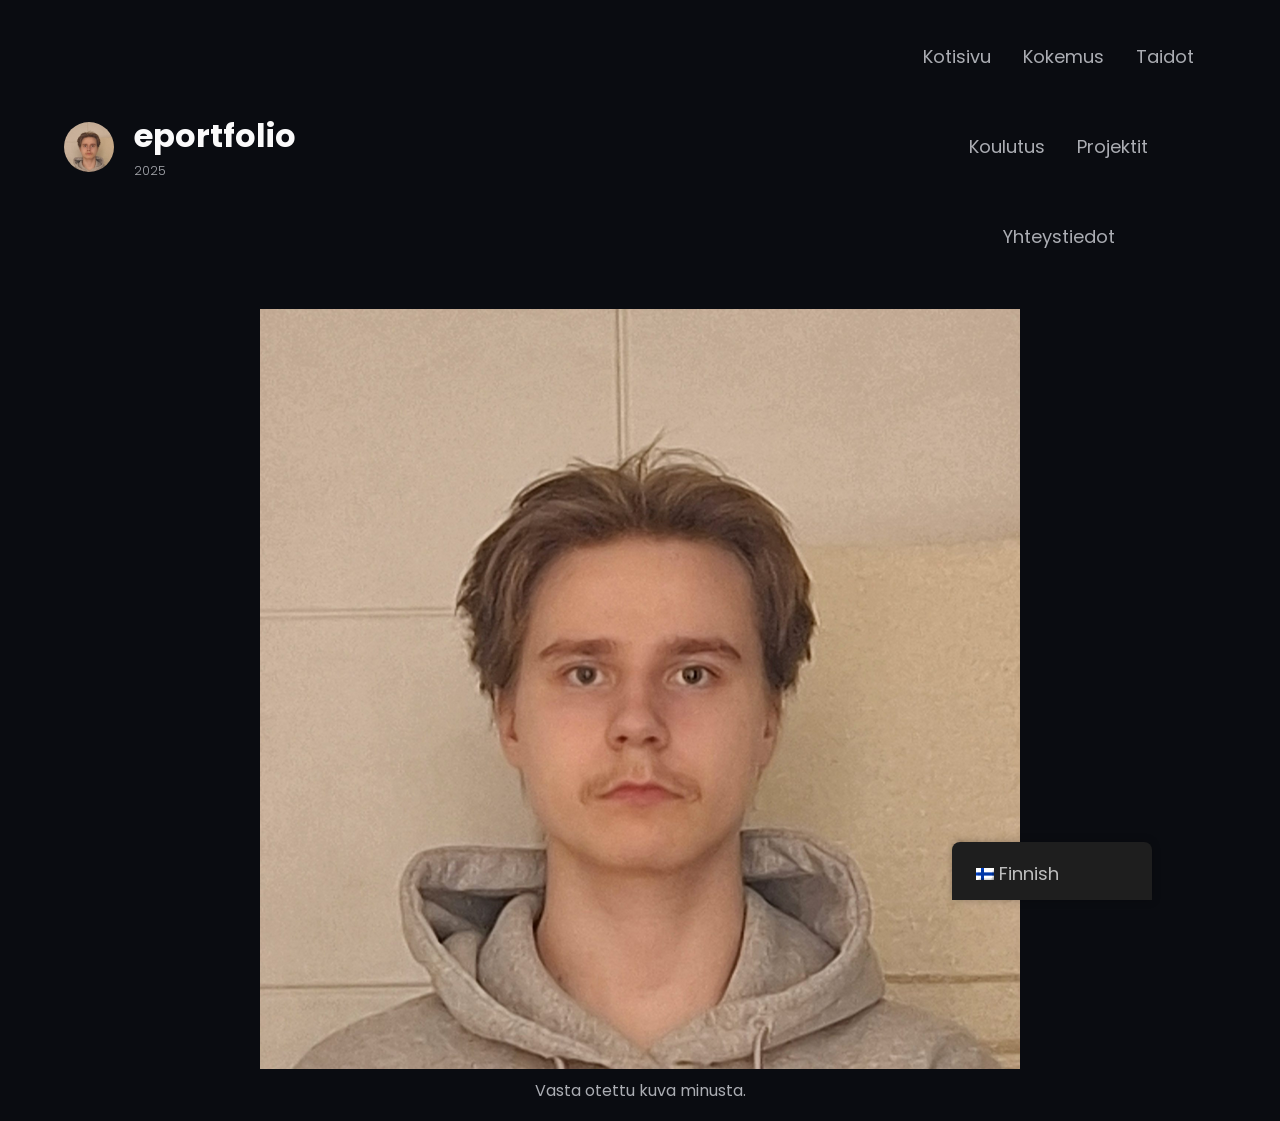
==== fi/index.html @ 15309cc4 "Add files via upload" ====
<!DOCTYPE html>
<html lang="fi">
<head>
	<meta charset="UTF-8">
	<meta name="viewport" content="width=device-width, initial-scale=1">
<meta name="robots" content="max-image-preview:large">
	<style>img:is([sizes="auto" i], [sizes^="auto," i]) { contain-intrinsic-size: 3000px 1500px }</style>
	<title>eportfolio &#8211; 2025</title>
<link rel="alternate" type="application/rss+xml" title="eportfolio &raquo; syöte" href="/fi/feed/">
<link rel="alternate" type="application/rss+xml" title="eportfolio &raquo; kommenttien syöte" href="/fi/comments/feed/">
<script>
window._wpemojiSettings = {"baseUrl":"https:\/\/s.w.org\/images\/core\/emoji\/15.1.0\/72x72\/","ext":".png","svgUrl":"https:\/\/s.w.org\/images\/core\/emoji\/15.1.0\/svg\/","svgExt":".svg","source":{"concatemoji":"\/wp-includes\/js\/wp-emoji-release.min.js?ver=6.8.1"}};
/*! This file is auto-generated */
!function(i,n){var o,s,e;function c(e){try{var t={supportTests:e,timestamp:(new Date).valueOf()};sessionStorage.setItem(o,JSON.stringify(t))}catch(e){}}function p(e,t,n){e.clearRect(0,0,e.canvas.width,e.canvas.height),e.fillText(t,0,0);var t=new Uint32Array(e.getImageData(0,0,e.canvas.width,e.canvas.height).data),r=(e.clearRect(0,0,e.canvas.width,e.canvas.height),e.fillText(n,0,0),new Uint32Array(e.getImageData(0,0,e.canvas.width,e.canvas.height).data));return t.every(function(e,t){return e===r[t]})}function u(e,t,n){switch(t){case"flag":return n(e,"🏳️‍⚧️","🏳️​⚧️")?!1:!n(e,"🇺🇳","🇺​🇳")&&!n(e,"🏴󠁧󠁢󠁥󠁮󠁧󠁿","🏴​󠁧​󠁢​󠁥​󠁮​󠁧​󠁿");case"emoji":return!n(e,"🐦‍🔥","🐦​🔥")}return!1}function f(e,t,n){var r="undefined"!=typeof WorkerGlobalScope&&self instanceof WorkerGlobalScope?new OffscreenCanvas(300,150):i.createElement("canvas"),a=r.getContext("2d",{willReadFrequently:!0}),o=(a.textBaseline="top",a.font="600 32px Arial",{});return e.forEach(function(e){o[e]=t(a,e,n)}),o}function t(e){var t=i.createElement("script");t.src=e,t.defer=!0,i.head.appendChild(t)}"undefined"!=typeof Promise&&(o="wpEmojiSettingsSupports",s=["flag","emoji"],n.supports={everything:!0,everythingExceptFlag:!0},e=new Promise(function(e){i.addEventListener("DOMContentLoaded",e,{once:!0})}),new Promise(function(t){var n=function(){try{var e=JSON.parse(sessionStorage.getItem(o));if("object"==typeof e&&"number"==typeof e.timestamp&&(new Date).valueOf()<e.timestamp+604800&&"object"==typeof e.supportTests)return e.supportTests}catch(e){}return null}();if(!n){if("undefined"!=typeof Worker&&"undefined"!=typeof OffscreenCanvas&&"undefined"!=typeof URL&&URL.createObjectURL&&"undefined"!=typeof Blob)try{var e="postMessage("+f.toString()+"("+[JSON.stringify(s),u.toString(),p.toString()].join(",")+"));",r=new Blob([e],{type:"text/javascript"}),a=new Worker(URL.createObjectURL(r),{name:"wpTestEmojiSupports"});return void(a.onmessage=function(e){c(n=e.data),a.terminate(),t(n)})}catch(e){}c(n=f(s,u,p))}t(n)}).then(function(e){for(var t in e)n.supports[t]=e[t],n.supports.everything=n.supports.everything&&n.supports[t],"flag"!==t&&(n.supports.everythingExceptFlag=n.supports.everythingExceptFlag&&n.supports[t]);n.supports.everythingExceptFlag=n.supports.everythingExceptFlag&&!n.supports.flag,n.DOMReady=!1,n.readyCallback=function(){n.DOMReady=!0}}).then(function(){return e}).then(function(){var e;n.supports.everything||(n.readyCallback(),(e=n.source||{}).concatemoji?t(e.concatemoji):e.wpemoji&&e.twemoji&&(t(e.twemoji),t(e.wpemoji)))}))}((window,document),window._wpemojiSettings);
</script>
<style id="wp-block-site-logo-inline-css">.wp-block-site-logo{box-sizing:border-box;line-height:0}.wp-block-site-logo a{display:inline-block;line-height:0}.wp-block-site-logo.is-default-size img{height:auto;width:120px}.wp-block-site-logo img{height:auto;max-width:100%}.wp-block-site-logo a,.wp-block-site-logo img{border-radius:inherit}.wp-block-site-logo.aligncenter{margin-left:auto;margin-right:auto;text-align:center}:root :where(.wp-block-site-logo.is-style-rounded){border-radius:9999px}</style>
<style id="wp-block-site-title-inline-css">.wp-block-site-title{box-sizing:border-box}.wp-block-site-title :where(a){color:inherit;font-family:inherit;font-size:inherit;font-style:inherit;font-weight:inherit;letter-spacing:inherit;line-height:inherit;text-decoration:inherit}</style>
<style id="wp-block-site-tagline-inline-css">.wp-block-site-tagline{box-sizing:border-box}</style>
<style id="wp-block-group-inline-css">.wp-block-group{box-sizing:border-box}:where(.wp-block-group.wp-block-group-is-layout-constrained){position:relative}</style>
<style id="wp-block-group-theme-inline-css">:where(.wp-block-group.has-background){padding:1.25em 2.375em}</style>
<style id="wp-block-navigation-link-inline-css">.wp-block-navigation .wp-block-navigation-item__label{overflow-wrap:break-word}.wp-block-navigation .wp-block-navigation-item__description{display:none}.link-ui-tools{border-top:1px solid #f0f0f0;padding:8px}.link-ui-block-inserter{padding-top:8px}.link-ui-block-inserter__back{margin-left:8px;text-transform:uppercase}</style>
<link rel="stylesheet" id="wp-block-navigation-css" href="/wp-includes/blocks/navigation/style.min.css?ver=6.8.1" media="all">
<style id="wp-block-template-part-theme-inline-css">:root :where(.wp-block-template-part.has-background){margin-bottom:0;margin-top:0;padding:1.25em 2.375em}</style>
<style id="wp-block-image-inline-css">.wp-block-image>a,.wp-block-image>figure>a{display:inline-block}.wp-block-image img{box-sizing:border-box;height:auto;max-width:100%;vertical-align:bottom}@media not (prefers-reduced-motion){.wp-block-image img.hide{visibility:hidden}.wp-block-image img.show{animation:show-content-image .4s}}.wp-block-image[style*=border-radius] img,.wp-block-image[style*=border-radius]>a{border-radius:inherit}.wp-block-image.has-custom-border img{box-sizing:border-box}.wp-block-image.aligncenter{text-align:center}.wp-block-image.alignfull>a,.wp-block-image.alignwide>a{width:100%}.wp-block-image.alignfull img,.wp-block-image.alignwide img{height:auto;width:100%}.wp-block-image .aligncenter,.wp-block-image .alignleft,.wp-block-image .alignright,.wp-block-image.aligncenter,.wp-block-image.alignleft,.wp-block-image.alignright{display:table}.wp-block-image .aligncenter>figcaption,.wp-block-image .alignleft>figcaption,.wp-block-image .alignright>figcaption,.wp-block-image.aligncenter>figcaption,.wp-block-image.alignleft>figcaption,.wp-block-image.alignright>figcaption{caption-side:bottom;display:table-caption}.wp-block-image .alignleft{float:left;margin:.5em 1em .5em 0}.wp-block-image .alignright{float:right;margin:.5em 0 .5em 1em}.wp-block-image .aligncenter{margin-left:auto;margin-right:auto}.wp-block-image :where(figcaption){margin-bottom:1em;margin-top:.5em}.wp-block-image.is-style-circle-mask img{border-radius:9999px}@supports ((-webkit-mask-image:none) or (mask-image:none)) or (-webkit-mask-image:none){.wp-block-image.is-style-circle-mask img{border-radius:0;-webkit-mask-image:url('data:image/svg+xml;utf8,<svg viewBox="0 0 100 100" xmlns="http://www.w3.org/2000/svg"><circle cx="50" cy="50" r="50"/></svg>');mask-image:url('data:image/svg+xml;utf8,<svg viewBox="0 0 100 100" xmlns="http://www.w3.org/2000/svg"><circle cx="50" cy="50" r="50"/></svg>');mask-mode:alpha;-webkit-mask-position:center;mask-position:center;-webkit-mask-repeat:no-repeat;mask-repeat:no-repeat;-webkit-mask-size:contain;mask-size:contain}}:root :where(.wp-block-image.is-style-rounded img,.wp-block-image .is-style-rounded img){border-radius:9999px}.wp-block-image figure{margin:0}.wp-lightbox-container{display:flex;flex-direction:column;position:relative}.wp-lightbox-container img{cursor:zoom-in}.wp-lightbox-container img:hover+button{opacity:1}.wp-lightbox-container button{align-items:center;-webkit-backdrop-filter:blur(16px) saturate(180%);backdrop-filter:blur(16px) saturate(180%);background-color:#5a5a5a40;border:none;border-radius:4px;cursor:zoom-in;display:flex;height:20px;justify-content:center;opacity:0;padding:0;position:absolute;right:16px;text-align:center;top:16px;width:20px;z-index:100}@media not (prefers-reduced-motion){.wp-lightbox-container button{transition:opacity .2s ease}}.wp-lightbox-container button:focus-visible{outline:3px auto #5a5a5a40;outline:3px auto -webkit-focus-ring-color;outline-offset:3px}.wp-lightbox-container button:hover{cursor:pointer;opacity:1}.wp-lightbox-container button:focus{opacity:1}.wp-lightbox-container button:focus,.wp-lightbox-container button:hover,.wp-lightbox-container button:not(:hover):not(:active):not(.has-background){background-color:#5a5a5a40;border:none}.wp-lightbox-overlay{box-sizing:border-box;cursor:zoom-out;height:100vh;left:0;overflow:hidden;position:fixed;top:0;visibility:hidden;width:100%;z-index:100000}.wp-lightbox-overlay .close-button{align-items:center;cursor:pointer;display:flex;justify-content:center;min-height:40px;min-width:40px;padding:0;position:absolute;right:calc(env(safe-area-inset-right) + 16px);top:calc(env(safe-area-inset-top) + 16px);z-index:5000000}.wp-lightbox-overlay .close-button:focus,.wp-lightbox-overlay .close-button:hover,.wp-lightbox-overlay .close-button:not(:hover):not(:active):not(.has-background){background:none;border:none}.wp-lightbox-overlay .lightbox-image-container{height:var(--wp--lightbox-container-height);left:50%;overflow:hidden;position:absolute;top:50%;transform:translate(-50%,-50%);transform-origin:top left;width:var(--wp--lightbox-container-width);z-index:9999999999}.wp-lightbox-overlay .wp-block-image{align-items:center;box-sizing:border-box;display:flex;height:100%;justify-content:center;margin:0;position:relative;transform-origin:0 0;width:100%;z-index:3000000}.wp-lightbox-overlay .wp-block-image img{height:var(--wp--lightbox-image-height);min-height:var(--wp--lightbox-image-height);min-width:var(--wp--lightbox-image-width);width:var(--wp--lightbox-image-width)}.wp-lightbox-overlay .wp-block-image figcaption{display:none}.wp-lightbox-overlay button{background:none;border:none}.wp-lightbox-overlay .scrim{background-color:#fff;height:100%;opacity:.9;position:absolute;width:100%;z-index:2000000}.wp-lightbox-overlay.active{visibility:visible}@media not (prefers-reduced-motion){.wp-lightbox-overlay.active{animation:turn-on-visibility .25s both}.wp-lightbox-overlay.active img{animation:turn-on-visibility .35s both}.wp-lightbox-overlay.show-closing-animation:not(.active){animation:turn-off-visibility .35s both}.wp-lightbox-overlay.show-closing-animation:not(.active) img{animation:turn-off-visibility .25s both}.wp-lightbox-overlay.zoom.active{animation:none;opacity:1;visibility:visible}.wp-lightbox-overlay.zoom.active .lightbox-image-container{animation:lightbox-zoom-in .4s}.wp-lightbox-overlay.zoom.active .lightbox-image-container img{animation:none}.wp-lightbox-overlay.zoom.active .scrim{animation:turn-on-visibility .4s forwards}.wp-lightbox-overlay.zoom.show-closing-animation:not(.active){animation:none}.wp-lightbox-overlay.zoom.show-closing-animation:not(.active) .lightbox-image-container{animation:lightbox-zoom-out .4s}.wp-lightbox-overlay.zoom.show-closing-animation:not(.active) .lightbox-image-container img{animation:none}.wp-lightbox-overlay.zoom.show-closing-animation:not(.active) .scrim{animation:turn-off-visibility .4s forwards}}@keyframes show-content-image{0%{visibility:hidden}99%{visibility:hidden}to{visibility:visible}}@keyframes turn-on-visibility{0%{opacity:0}to{opacity:1}}@keyframes turn-off-visibility{0%{opacity:1;visibility:visible}99%{opacity:0;visibility:visible}to{opacity:0;visibility:hidden}}@keyframes lightbox-zoom-in{0%{transform:translate(calc((-100vw + var(--wp--lightbox-scrollbar-width))/2 + var(--wp--lightbox-initial-left-position)),calc(-50vh + var(--wp--lightbox-initial-top-position))) scale(var(--wp--lightbox-scale))}to{transform:translate(-50%,-50%) scale(1)}}@keyframes lightbox-zoom-out{0%{transform:translate(-50%,-50%) scale(1);visibility:visible}99%{visibility:visible}to{transform:translate(calc((-100vw + var(--wp--lightbox-scrollbar-width))/2 + var(--wp--lightbox-initial-left-position)),calc(-50vh + var(--wp--lightbox-initial-top-position))) scale(var(--wp--lightbox-scale));visibility:hidden}}</style>
<style id="wp-block-image-theme-inline-css">:root :where(.wp-block-image figcaption){color:#555;font-size:13px;text-align:center}.is-dark-theme :root :where(.wp-block-image figcaption){color:#ffffffa6}.wp-block-image{margin:0 0 1em}</style>
<style id="wp-block-columns-inline-css">.wp-block-columns{align-items:normal!important;box-sizing:border-box;display:flex;flex-wrap:wrap!important}@media (min-width:782px){.wp-block-columns{flex-wrap:nowrap!important}}.wp-block-columns.are-vertically-aligned-top{align-items:flex-start}.wp-block-columns.are-vertically-aligned-center{align-items:center}.wp-block-columns.are-vertically-aligned-bottom{align-items:flex-end}@media (max-width:781px){.wp-block-columns:not(.is-not-stacked-on-mobile)>.wp-block-column{flex-basis:100%!important}}@media (min-width:782px){.wp-block-columns:not(.is-not-stacked-on-mobile)>.wp-block-column{flex-basis:0;flex-grow:1}.wp-block-columns:not(.is-not-stacked-on-mobile)>.wp-block-column[style*=flex-basis]{flex-grow:0}}.wp-block-columns.is-not-stacked-on-mobile{flex-wrap:nowrap!important}.wp-block-columns.is-not-stacked-on-mobile>.wp-block-column{flex-basis:0;flex-grow:1}.wp-block-columns.is-not-stacked-on-mobile>.wp-block-column[style*=flex-basis]{flex-grow:0}:where(.wp-block-columns){margin-bottom:1.75em}:where(.wp-block-columns.has-background){padding:1.25em 2.375em}.wp-block-column{flex-grow:1;min-width:0;overflow-wrap:break-word;word-break:break-word}.wp-block-column.is-vertically-aligned-top{align-self:flex-start}.wp-block-column.is-vertically-aligned-center{align-self:center}.wp-block-column.is-vertically-aligned-bottom{align-self:flex-end}.wp-block-column.is-vertically-aligned-stretch{align-self:stretch}.wp-block-column.is-vertically-aligned-bottom,.wp-block-column.is-vertically-aligned-center,.wp-block-column.is-vertically-aligned-top{width:100%}</style>
<style id="wp-block-library-inline-css">:root{--wp-admin-theme-color:#007cba;--wp-admin-theme-color--rgb:0,124,186;--wp-admin-theme-color-darker-10:#006ba1;--wp-admin-theme-color-darker-10--rgb:0,107,161;--wp-admin-theme-color-darker-20:#005a87;--wp-admin-theme-color-darker-20--rgb:0,90,135;--wp-admin-border-width-focus:2px;--wp-block-synced-color:#7a00df;--wp-block-synced-color--rgb:122,0,223;--wp-bound-block-color:var(--wp-block-synced-color)}@media (min-resolution:192dpi){:root{--wp-admin-border-width-focus:1.5px}}.wp-element-button{cursor:pointer}:root{--wp--preset--font-size--normal:16px;--wp--preset--font-size--huge:42px}:root .has-very-light-gray-background-color{background-color:#eee}:root .has-very-dark-gray-background-color{background-color:#313131}:root .has-very-light-gray-color{color:#eee}:root .has-very-dark-gray-color{color:#313131}:root .has-vivid-green-cyan-to-vivid-cyan-blue-gradient-background{background:linear-gradient(135deg,#00d084,#0693e3)}:root .has-purple-crush-gradient-background{background:linear-gradient(135deg,#34e2e4,#4721fb 50%,#ab1dfe)}:root .has-hazy-dawn-gradient-background{background:linear-gradient(135deg,#faaca8,#dad0ec)}:root .has-subdued-olive-gradient-background{background:linear-gradient(135deg,#fafae1,#67a671)}:root .has-atomic-cream-gradient-background{background:linear-gradient(135deg,#fdd79a,#004a59)}:root .has-nightshade-gradient-background{background:linear-gradient(135deg,#330968,#31cdcf)}:root .has-midnight-gradient-background{background:linear-gradient(135deg,#020381,#2874fc)}.has-regular-font-size{font-size:1em}.has-larger-font-size{font-size:2.625em}.has-normal-font-size{font-size:var(--wp--preset--font-size--normal)}.has-huge-font-size{font-size:var(--wp--preset--font-size--huge)}.has-text-align-center{text-align:center}.has-text-align-left{text-align:left}.has-text-align-right{text-align:right}#end-resizable-editor-section{display:none}.aligncenter{clear:both}.items-justified-left{justify-content:flex-start}.items-justified-center{justify-content:center}.items-justified-right{justify-content:flex-end}.items-justified-space-between{justify-content:space-between}.screen-reader-text{border:0;clip-path:inset(50%);height:1px;margin:-1px;overflow:hidden;padding:0;position:absolute;width:1px;word-wrap:normal!important}.screen-reader-text:focus{background-color:#ddd;clip-path:none;color:#444;display:block;font-size:1em;height:auto;left:5px;line-height:normal;padding:15px 23px 14px;text-decoration:none;top:5px;width:auto;z-index:100000}html :where(.has-border-color){border-style:solid}html :where([style*=border-top-color]){border-top-style:solid}html :where([style*=border-right-color]){border-right-style:solid}html :where([style*=border-bottom-color]){border-bottom-style:solid}html :where([style*=border-left-color]){border-left-style:solid}html :where([style*=border-width]){border-style:solid}html :where([style*=border-top-width]){border-top-style:solid}html :where([style*=border-right-width]){border-right-style:solid}html :where([style*=border-bottom-width]){border-bottom-style:solid}html :where([style*=border-left-width]){border-left-style:solid}html :where(img[class*=wp-image-]){height:auto;max-width:100%}:where(figure){margin:0 0 1em}html :where(.is-position-sticky){--wp-admin--admin-bar--position-offset:var(--wp-admin--admin-bar--height,0px)}@media screen and (max-width:600px){html :where(.is-position-sticky){--wp-admin--admin-bar--position-offset:0px}}</style>
<style id="global-styles-inline-css">:root{--wp--preset--aspect-ratio--square: 1;--wp--preset--aspect-ratio--4-3: 4/3;--wp--preset--aspect-ratio--3-4: 3/4;--wp--preset--aspect-ratio--3-2: 3/2;--wp--preset--aspect-ratio--2-3: 2/3;--wp--preset--aspect-ratio--16-9: 16/9;--wp--preset--aspect-ratio--9-16: 9/16;--wp--preset--color--black: #000000;--wp--preset--color--cyan-bluish-gray: #abb8c3;--wp--preset--color--white: #ffffff;--wp--preset--color--pale-pink: #f78da7;--wp--preset--color--vivid-red: #cf2e2e;--wp--preset--color--luminous-vivid-orange: #ff6900;--wp--preset--color--luminous-vivid-amber: #fcb900;--wp--preset--color--light-green-cyan: #7bdcb5;--wp--preset--color--vivid-green-cyan: #00d084;--wp--preset--color--pale-cyan-blue: #8ed1fc;--wp--preset--color--vivid-cyan-blue: #0693e3;--wp--preset--color--vivid-purple: #9b51e0;--wp--preset--color--background: #0A0C11;--wp--preset--color--foreground: #ffffff;--wp--preset--color--primary: #2292b1;--wp--preset--color--secondary: #222222;--wp--preset--color--tertiary: #0a0a0a;--wp--preset--color--text-link: #fafafa;--wp--preset--color--body-text: #abadb3;--wp--preset--color--meta: #666666;--wp--preset--color--border-color: #323438;--wp--preset--color--color-light: #fbfbfb;--wp--preset--color--color-dark: #000000;--wp--preset--color--footer-text: #999999;--wp--preset--color--footer-border-dark: #313131;--wp--preset--color--gray: #cccccc;--wp--preset--color--patrick-blue: #1b3385;--wp--preset--color--blue-green: #25c5c9;--wp--preset--gradient--vivid-cyan-blue-to-vivid-purple: linear-gradient(135deg,rgba(6,147,227,1) 0%,rgb(155,81,224) 100%);--wp--preset--gradient--light-green-cyan-to-vivid-green-cyan: linear-gradient(135deg,rgb(122,220,180) 0%,rgb(0,208,130) 100%);--wp--preset--gradient--luminous-vivid-amber-to-luminous-vivid-orange: linear-gradient(135deg,rgba(252,185,0,1) 0%,rgba(255,105,0,1) 100%);--wp--preset--gradient--luminous-vivid-orange-to-vivid-red: linear-gradient(135deg,rgba(255,105,0,1) 0%,rgb(207,46,46) 100%);--wp--preset--gradient--very-light-gray-to-cyan-bluish-gray: linear-gradient(135deg,rgb(238,238,238) 0%,rgb(169,184,195) 100%);--wp--preset--gradient--cool-to-warm-spectrum: linear-gradient(135deg,rgb(74,234,220) 0%,rgb(151,120,209) 20%,rgb(207,42,186) 40%,rgb(238,44,130) 60%,rgb(251,105,98) 80%,rgb(254,248,76) 100%);--wp--preset--gradient--blush-light-purple: linear-gradient(135deg,rgb(255,206,236) 0%,rgb(152,150,240) 100%);--wp--preset--gradient--blush-bordeaux: linear-gradient(135deg,rgb(254,205,165) 0%,rgb(254,45,45) 50%,rgb(107,0,62) 100%);--wp--preset--gradient--luminous-dusk: linear-gradient(135deg,rgb(255,203,112) 0%,rgb(199,81,192) 50%,rgb(65,88,208) 100%);--wp--preset--gradient--pale-ocean: linear-gradient(135deg,rgb(255,245,203) 0%,rgb(182,227,212) 50%,rgb(51,167,181) 100%);--wp--preset--gradient--electric-grass: linear-gradient(135deg,rgb(202,248,128) 0%,rgb(113,206,126) 100%);--wp--preset--gradient--midnight: linear-gradient(135deg,rgb(2,3,129) 0%,rgb(40,116,252) 100%);--wp--preset--gradient--horizontal-patrick-blue-to-blue-green: linear-gradient(to right,var(--wp--preset--color--patrick-blue) 0%,var(--wp--preset--color--blue-green) 100%);--wp--preset--font-size--small: 15px;--wp--preset--font-size--medium: 16px;--wp--preset--font-size--large: clamp(24px,4.2vw,32px);--wp--preset--font-size--x-large: 42px;--wp--preset--font-size--tiny: 13px;--wp--preset--font-size--extra-small: 14px;--wp--preset--font-size--upper-heading: 18px;--wp--preset--font-size--normal: clamp(18px,1.6vw,20px);--wp--preset--font-size--content-heading: clamp(22px,3vw,24px);--wp--preset--font-size--extra-large: clamp(28px,6vw,36px);--wp--preset--font-size--product-heading: clamp(32px,4.8vw,42px);--wp--preset--font-size--huge: clamp(42px,5.2vw,80px);--wp--preset--font-size--colossal: clamp(46px,5.2vw,110px);--wp--preset--font-family--poppins: "Poppins", serif;--wp--preset--spacing--20: 0.44rem;--wp--preset--spacing--30: 0.67rem;--wp--preset--spacing--40: 1rem;--wp--preset--spacing--50: 1.5rem;--wp--preset--spacing--60: 2.25rem;--wp--preset--spacing--70: 3.38rem;--wp--preset--spacing--80: 5.06rem;--wp--preset--shadow--natural: 6px 6px 9px rgba(0, 0, 0, 0.2);--wp--preset--shadow--deep: 12px 12px 50px rgba(0, 0, 0, 0.4);--wp--preset--shadow--sharp: 6px 6px 0px rgba(0, 0, 0, 0.2);--wp--preset--shadow--outlined: 6px 6px 0px -3px rgba(255, 255, 255, 1), 6px 6px rgba(0, 0, 0, 1);--wp--preset--shadow--crisp: 6px 6px 0px rgba(0, 0, 0, 1);--wp--custom--spacing--tiny: clamp(21px, 2vw, 28px);--wp--custom--spacing--extra-small: clamp(28px, 3.5vw, 35px);--wp--custom--spacing--wp-comment-horizontal: clamp(30px, 3.7vw, 70px);--wp--custom--spacing--wp-comment-vertical: clamp(30px, 3.5vw, 49px);--wp--custom--spacing--wp-block-sidebar: clamp(7px,3.5vw,60px);--wp--custom--spacing--wp-block-sidebar-widget: clamp(35px, 3.5vw, 49px);--wp--custom--spacing--wp-block-page-numbers: clamp(49px, 3.3vw, 63px);--wp--custom--spacing--wp-footer-vertical: clamp(30px, 4vw, 70px);--wp--custom--spacing--normal: clamp(30px, 3.5vw, 40px);--wp--custom--spacing--small: max(1.75rem, 5vw);--wp--custom--spacing--medium: clamp(2rem, 8vw, calc(4 * var(--wp--style--block-gap)));--wp--custom--spacing--large: clamp(3.5rem, 10vw, 5.0625rem);--wp--custom--spacing--outer: var(--wp--custom--spacing--small, 1.25rem);--wp--custom--spacing--section-block-top: clamp(42px, 7.5vw, 140px);--wp--custom--spacing--section-block-bottom: clamp(12px, 5.5vw, 70px);--wp--custom--spacing--section-pricing-content: clamp(21px, 5.5vw, 42px);--wp--custom--spacing--main-block-gap: clamp(42px, 4.5vw, 70px);--wp--custom--spacing--testimonial-inner-gap: clamp(35px, 3.5vw, 42px);--wp--custom--spacing--group-heading-bottom-gap: clamp(35px, 3.5vw, 56px);--wp--custom--typography--font-size--heading-one: clamp(36px,3.5vw,58px);--wp--custom--typography--font-size--heading-two: clamp(32px,2.6vw,49px);--wp--custom--typography--font-size--heading-three: clamp(28px,1.9vw,36px);--wp--custom--typography--font-size--heading-four: clamp(24px,2vw,28px);--wp--custom--typography--font-size--heading-five: clamp(22px,1.3vw,24px);--wp--custom--typography--font-size--heading-six: 18px;--wp--custom--typography--font-size--huge-post-title: clamp(38px,4vw,70px);--wp--custom--typography--line-height--heading-one: 1.38;--wp--custom--typography--line-height--heading-two: 1.43;--wp--custom--typography--line-height--heading-three: 1.31;--wp--custom--typography--line-height--heading-four: 1.5;--wp--custom--typography--line-height--heading-five: 1.458333333333333;--wp--custom--typography--line-height--heading-six: 1.56;--wp--custom--typography--line-height--paragraph: 1.75;--wp--custom--typography--line-height--post-title: 1.38;--wp--custom--typography--line-height--extra-small: 21px;--wp--custom--typography--line-height--small: 28px;--wp--custom--typography--line-height--normal: normal;--wp--custom--typography--font-weight--light: 300;--wp--custom--typography--font-weight--regular: 400;--wp--custom--typography--font-weight--medium: 500;--wp--custom--typography--font-weight--bold: 700;--wp--custom--typography--font-weight--black: 900;}:root { --wp--style--global--content-size: 760px;--wp--style--global--wide-size: 1400px; }:where(body) { margin: 0; }.wp-site-blocks > .alignleft { float: left; margin-right: 2em; }.wp-site-blocks > .alignright { float: right; margin-left: 2em; }.wp-site-blocks > .aligncenter { justify-content: center; margin-left: auto; margin-right: auto; }:where(.wp-site-blocks) > * { margin-block-start: var(--wp--preset--spacing--40); margin-block-end: 0; }:where(.wp-site-blocks) > :first-child { margin-block-start: 0; }:where(.wp-site-blocks) > :last-child { margin-block-end: 0; }:root { --wp--style--block-gap: var(--wp--preset--spacing--40); }:root :where(.is-layout-flow) > :first-child{margin-block-start: 0;}:root :where(.is-layout-flow) > :last-child{margin-block-end: 0;}:root :where(.is-layout-flow) > *{margin-block-start: var(--wp--preset--spacing--40);margin-block-end: 0;}:root :where(.is-layout-constrained) > :first-child{margin-block-start: 0;}:root :where(.is-layout-constrained) > :last-child{margin-block-end: 0;}:root :where(.is-layout-constrained) > *{margin-block-start: var(--wp--preset--spacing--40);margin-block-end: 0;}:root :where(.is-layout-flex){gap: var(--wp--preset--spacing--40);}:root :where(.is-layout-grid){gap: var(--wp--preset--spacing--40);}.is-layout-flow > .alignleft{float: left;margin-inline-start: 0;margin-inline-end: 2em;}.is-layout-flow > .alignright{float: right;margin-inline-start: 2em;margin-inline-end: 0;}.is-layout-flow > .aligncenter{margin-left: auto !important;margin-right: auto !important;}.is-layout-constrained > .alignleft{float: left;margin-inline-start: 0;margin-inline-end: 2em;}.is-layout-constrained > .alignright{float: right;margin-inline-start: 2em;margin-inline-end: 0;}.is-layout-constrained > .aligncenter{margin-left: auto !important;margin-right: auto !important;}.is-layout-constrained > :where(:not(.alignleft):not(.alignright):not(.alignfull)){max-width: var(--wp--style--global--content-size);margin-left: auto !important;margin-right: auto !important;}.is-layout-constrained > .alignwide{max-width: var(--wp--style--global--wide-size);}body .is-layout-flex{display: flex;}.is-layout-flex{flex-wrap: wrap;align-items: center;}.is-layout-flex > :is(*, div){margin: 0;}body .is-layout-grid{display: grid;}.is-layout-grid > :is(*, div){margin: 0;}body{background-color: var(--wp--preset--color--background);color: var(--wp--preset--color--body-text);font-family: var(--wp--preset--font-family--poppins);font-size: var(--wp--preset--font-size--normal);font-weight: 400;line-height: var(--wp--custom--typography--line-height--paragraph);padding-top: 0px;padding-right: 0px;padding-bottom: 0px;padding-left: 0px;}a:where(:not(.wp-element-button)){color: var(--wp--preset--color--text-link);text-decoration: underline;}h1{font-size: var(--wp--custom--typography--font-size--heading-one);line-height: var(--wp--custom--typography--line-height--heading-one);}h2{font-size: var(--wp--custom--typography--font-size--heading-two);line-height: var(--wp--custom--typography--line-height--heading-two);}h3{font-size: var(--wp--custom--typography--font-size--heading-three);line-height: var(--wp--custom--typography--line-height--heading-three);}h4{font-size: var(--wp--custom--typography--font-size--heading-four);line-height: var(--wp--custom--typography--line-height--heading-four);}h5{font-size: var(--wp--custom--typography--font-size--heading-five);line-height: var(--wp--custom--typography--line-height--heading-five);}h6{font-size: var(--wp--custom--typography--font-size--heading-six);line-height: var(--wp--custom--typography--line-height--heading-six);}:root :where(.wp-element-button, .wp-block-button__link){background-color: #32373c;border-width: 0;color: #fff;font-family: inherit;font-size: inherit;line-height: inherit;padding: calc(0.667em + 2px) calc(1.333em + 2px);text-decoration: none;}.has-black-color{color: var(--wp--preset--color--black) !important;}.has-cyan-bluish-gray-color{color: var(--wp--preset--color--cyan-bluish-gray) !important;}.has-white-color{color: var(--wp--preset--color--white) !important;}.has-pale-pink-color{color: var(--wp--preset--color--pale-pink) !important;}.has-vivid-red-color{color: var(--wp--preset--color--vivid-red) !important;}.has-luminous-vivid-orange-color{color: var(--wp--preset--color--luminous-vivid-orange) !important;}.has-luminous-vivid-amber-color{color: var(--wp--preset--color--luminous-vivid-amber) !important;}.has-light-green-cyan-color{color: var(--wp--preset--color--light-green-cyan) !important;}.has-vivid-green-cyan-color{color: var(--wp--preset--color--vivid-green-cyan) !important;}.has-pale-cyan-blue-color{color: var(--wp--preset--color--pale-cyan-blue) !important;}.has-vivid-cyan-blue-color{color: var(--wp--preset--color--vivid-cyan-blue) !important;}.has-vivid-purple-color{color: var(--wp--preset--color--vivid-purple) !important;}.has-background-color{color: var(--wp--preset--color--background) !important;}.has-foreground-color{color: var(--wp--preset--color--foreground) !important;}.has-primary-color{color: var(--wp--preset--color--primary) !important;}.has-secondary-color{color: var(--wp--preset--color--secondary) !important;}.has-tertiary-color{color: var(--wp--preset--color--tertiary) !important;}.has-text-link-color{color: var(--wp--preset--color--text-link) !important;}.has-body-text-color{color: var(--wp--preset--color--body-text) !important;}.has-meta-color{color: var(--wp--preset--color--meta) !important;}.has-border-color-color{color: var(--wp--preset--color--border-color) !important;}.has-color-light-color{color: var(--wp--preset--color--color-light) !important;}.has-color-dark-color{color: var(--wp--preset--color--color-dark) !important;}.has-footer-text-color{color: var(--wp--preset--color--footer-text) !important;}.has-footer-border-dark-color{color: var(--wp--preset--color--footer-border-dark) !important;}.has-gray-color{color: var(--wp--preset--color--gray) !important;}.has-patrick-blue-color{color: var(--wp--preset--color--patrick-blue) !important;}.has-blue-green-color{color: var(--wp--preset--color--blue-green) !important;}.has-black-background-color{background-color: var(--wp--preset--color--black) !important;}.has-cyan-bluish-gray-background-color{background-color: var(--wp--preset--color--cyan-bluish-gray) !important;}.has-white-background-color{background-color: var(--wp--preset--color--white) !important;}.has-pale-pink-background-color{background-color: var(--wp--preset--color--pale-pink) !important;}.has-vivid-red-background-color{background-color: var(--wp--preset--color--vivid-red) !important;}.has-luminous-vivid-orange-background-color{background-color: var(--wp--preset--color--luminous-vivid-orange) !important;}.has-luminous-vivid-amber-background-color{background-color: var(--wp--preset--color--luminous-vivid-amber) !important;}.has-light-green-cyan-background-color{background-color: var(--wp--preset--color--light-green-cyan) !important;}.has-vivid-green-cyan-background-color{background-color: var(--wp--preset--color--vivid-green-cyan) !important;}.has-pale-cyan-blue-background-color{background-color: var(--wp--preset--color--pale-cyan-blue) !important;}.has-vivid-cyan-blue-background-color{background-color: var(--wp--preset--color--vivid-cyan-blue) !important;}.has-vivid-purple-background-color{background-color: var(--wp--preset--color--vivid-purple) !important;}.has-background-background-color{background-color: var(--wp--preset--color--background) !important;}.has-foreground-background-color{background-color: var(--wp--preset--color--foreground) !important;}.has-primary-background-color{background-color: var(--wp--preset--color--primary) !important;}.has-secondary-background-color{background-color: var(--wp--preset--color--secondary) !important;}.has-tertiary-background-color{background-color: var(--wp--preset--color--tertiary) !important;}.has-text-link-background-color{background-color: var(--wp--preset--color--text-link) !important;}.has-body-text-background-color{background-color: var(--wp--preset--color--body-text) !important;}.has-meta-background-color{background-color: var(--wp--preset--color--meta) !important;}.has-border-color-background-color{background-color: var(--wp--preset--color--border-color) !important;}.has-color-light-background-color{background-color: var(--wp--preset--color--color-light) !important;}.has-color-dark-background-color{background-color: var(--wp--preset--color--color-dark) !important;}.has-footer-text-background-color{background-color: var(--wp--preset--color--footer-text) !important;}.has-footer-border-dark-background-color{background-color: var(--wp--preset--color--footer-border-dark) !important;}.has-gray-background-color{background-color: var(--wp--preset--color--gray) !important;}.has-patrick-blue-background-color{background-color: var(--wp--preset--color--patrick-blue) !important;}.has-blue-green-background-color{background-color: var(--wp--preset--color--blue-green) !important;}.has-black-border-color{border-color: var(--wp--preset--color--black) !important;}.has-cyan-bluish-gray-border-color{border-color: var(--wp--preset--color--cyan-bluish-gray) !important;}.has-white-border-color{border-color: var(--wp--preset--color--white) !important;}.has-pale-pink-border-color{border-color: var(--wp--preset--color--pale-pink) !important;}.has-vivid-red-border-color{border-color: var(--wp--preset--color--vivid-red) !important;}.has-luminous-vivid-orange-border-color{border-color: var(--wp--preset--color--luminous-vivid-orange) !important;}.has-luminous-vivid-amber-border-color{border-color: var(--wp--preset--color--luminous-vivid-amber) !important;}.has-light-green-cyan-border-color{border-color: var(--wp--preset--color--light-green-cyan) !important;}.has-vivid-green-cyan-border-color{border-color: var(--wp--preset--color--vivid-green-cyan) !important;}.has-pale-cyan-blue-border-color{border-color: var(--wp--preset--color--pale-cyan-blue) !important;}.has-vivid-cyan-blue-border-color{border-color: var(--wp--preset--color--vivid-cyan-blue) !important;}.has-vivid-purple-border-color{border-color: var(--wp--preset--color--vivid-purple) !important;}.has-background-border-color{border-color: var(--wp--preset--color--background) !important;}.has-foreground-border-color{border-color: var(--wp--preset--color--foreground) !important;}.has-primary-border-color{border-color: var(--wp--preset--color--primary) !important;}.has-secondary-border-color{border-color: var(--wp--preset--color--secondary) !important;}.has-tertiary-border-color{border-color: var(--wp--preset--color--tertiary) !important;}.has-text-link-border-color{border-color: var(--wp--preset--color--text-link) !important;}.has-body-text-border-color{border-color: var(--wp--preset--color--body-text) !important;}.has-meta-border-color{border-color: var(--wp--preset--color--meta) !important;}.has-border-color-border-color{border-color: var(--wp--preset--color--border-color) !important;}.has-color-light-border-color{border-color: var(--wp--preset--color--color-light) !important;}.has-color-dark-border-color{border-color: var(--wp--preset--color--color-dark) !important;}.has-footer-text-border-color{border-color: var(--wp--preset--color--footer-text) !important;}.has-footer-border-dark-border-color{border-color: var(--wp--preset--color--footer-border-dark) !important;}.has-gray-border-color{border-color: var(--wp--preset--color--gray) !important;}.has-patrick-blue-border-color{border-color: var(--wp--preset--color--patrick-blue) !important;}.has-blue-green-border-color{border-color: var(--wp--preset--color--blue-green) !important;}.has-vivid-cyan-blue-to-vivid-purple-gradient-background{background: var(--wp--preset--gradient--vivid-cyan-blue-to-vivid-purple) !important;}.has-light-green-cyan-to-vivid-green-cyan-gradient-background{background: var(--wp--preset--gradient--light-green-cyan-to-vivid-green-cyan) !important;}.has-luminous-vivid-amber-to-luminous-vivid-orange-gradient-background{background: var(--wp--preset--gradient--luminous-vivid-amber-to-luminous-vivid-orange) !important;}.has-luminous-vivid-orange-to-vivid-red-gradient-background{background: var(--wp--preset--gradient--luminous-vivid-orange-to-vivid-red) !important;}.has-very-light-gray-to-cyan-bluish-gray-gradient-background{background: var(--wp--preset--gradient--very-light-gray-to-cyan-bluish-gray) !important;}.has-cool-to-warm-spectrum-gradient-background{background: var(--wp--preset--gradient--cool-to-warm-spectrum) !important;}.has-blush-light-purple-gradient-background{background: var(--wp--preset--gradient--blush-light-purple) !important;}.has-blush-bordeaux-gradient-background{background: var(--wp--preset--gradient--blush-bordeaux) !important;}.has-luminous-dusk-gradient-background{background: var(--wp--preset--gradient--luminous-dusk) !important;}.has-pale-ocean-gradient-background{background: var(--wp--preset--gradient--pale-ocean) !important;}.has-electric-grass-gradient-background{background: var(--wp--preset--gradient--electric-grass) !important;}.has-midnight-gradient-background{background: var(--wp--preset--gradient--midnight) !important;}.has-horizontal-patrick-blue-to-blue-green-gradient-background{background: var(--wp--preset--gradient--horizontal-patrick-blue-to-blue-green) !important;}.has-small-font-size{font-size: var(--wp--preset--font-size--small) !important;}.has-medium-font-size{font-size: var(--wp--preset--font-size--medium) !important;}.has-large-font-size{font-size: var(--wp--preset--font-size--large) !important;}.has-x-large-font-size{font-size: var(--wp--preset--font-size--x-large) !important;}.has-tiny-font-size{font-size: var(--wp--preset--font-size--tiny) !important;}.has-extra-small-font-size{font-size: var(--wp--preset--font-size--extra-small) !important;}.has-upper-heading-font-size{font-size: var(--wp--preset--font-size--upper-heading) !important;}.has-normal-font-size{font-size: var(--wp--preset--font-size--normal) !important;}.has-content-heading-font-size{font-size: var(--wp--preset--font-size--content-heading) !important;}.has-extra-large-font-size{font-size: var(--wp--preset--font-size--extra-large) !important;}.has-product-heading-font-size{font-size: var(--wp--preset--font-size--product-heading) !important;}.has-huge-font-size{font-size: var(--wp--preset--font-size--huge) !important;}.has-colossal-font-size{font-size: var(--wp--preset--font-size--colossal) !important;}.has-poppins-font-family{font-family: var(--wp--preset--font-family--poppins) !important;}
:root :where(.wp-block-site-title){font-size: var(--wp--preset--font-size--large);font-weight: var(--wp--custom--typography--font-weight--bold);line-height: var(--wp--custom--typography--line-height--normal);}
:root :where(.wp-block-site-tagline){color: var(--wp--preset--color--body-text);font-size: 12px;font-weight: 300;margin-top: 0;}
:root :where(.wp-block-navigation){color: var(--wp--preset--color--body-text);font-size: var(--wp--preset--font-size--upper-heading);font-weight: var(--wp--custom--typography--font-weight--regular);line-height: var(--wp--custom--typography--line-height--heading-six);text-transform: capitalize;}</style>
<style id="block-style-variation-styles-inline-css">:root :where(.wp-block-site-logo.is-style-rounded--1){border-radius: 9999px;}</style>
<style id="wp-emoji-styles-inline-css">img.wp-smiley, img.emoji {
		display: inline !important;
		border: none !important;
		box-shadow: none !important;
		height: 1em !important;
		width: 1em !important;
		margin: 0 0.07em !important;
		vertical-align: -0.1em !important;
		background: none !important;
		padding: 0 !important;
	}</style>
<style id="core-block-supports-inline-css">.wp-container-core-group-is-layout-efb20f49{gap:20px;}.wp-container-core-navigation-is-layout-9a50c4af{justify-content:center;}.wp-container-core-group-is-layout-17124a9a{flex-wrap:nowrap;justify-content:flex-end;}.wp-container-core-group-is-layout-79f487ac{justify-content:space-between;}.wp-container-core-columns-is-layout-28f84493{flex-wrap:nowrap;}</style>
<style id="wp-block-template-skip-link-inline-css">.skip-link.screen-reader-text {
			border: 0;
			clip-path: inset(50%);
			height: 1px;
			margin: -1px;
			overflow: hidden;
			padding: 0;
			position: absolute !important;
			width: 1px;
			word-wrap: normal !important;
		}

		.skip-link.screen-reader-text:focus {
			background-color: #eee;
			clip-path: none;
			color: #444;
			display: block;
			font-size: 1em;
			height: auto;
			left: 5px;
			line-height: normal;
			padding: 15px 23px 14px;
			text-decoration: none;
			top: 5px;
			width: auto;
			z-index: 100000;
		}</style>
<link rel="stylesheet" id="trp-floater-language-switcher-style-css" href="/wp-content/plugins/translatepress-multilingual/assets/css/trp-floater-language-switcher.css?ver=2.9.13" media="all">
<link rel="stylesheet" id="trp-language-switcher-style-css" href="/wp-content/plugins/translatepress-multilingual/assets/css/trp-language-switcher.css?ver=2.9.13" media="all">
<link rel="stylesheet" id="bizboost-style-css" href="/wp-content/themes/bizboost/style.css?ver=1692091546" media="all">
<script src="/wp-includes/js/jquery/jquery.min.js?ver=3.7.1" id="jquery-core-js"></script>
<script src="/wp-includes/js/jquery/jquery-migrate.min.js?ver=3.4.1" id="jquery-migrate-js"></script>
<link rel="https://api.w.org/" href="/fi/wp-json/">
<link rel="EditURI" type="application/rsd+xml" title="RSD" href="/xmlrpc.php?rsd">
<meta name="generator" content="WordPress 6.8.1">
<link rel="alternate" hreflang="en-US" href="/">
<link rel="alternate" hreflang="fi" href="/fi/">
<link rel="alternate" hreflang="en" href="/">
<script type="importmap" id="wp-importmap">{"imports":{"@wordpress\/interactivity":"\/wp-includes\/js\/dist\/script-modules\/interactivity\/index.min.js?ver=55aebb6e0a16726baffb"}}</script>
<script type="module" src="/wp-includes/js/dist/script-modules/block-library/navigation/view.min.js?ver=61572d447d60c0aa5240" id="@wordpress/block-library/navigation/view-js-module"></script>
<link rel="modulepreload" href="/wp-includes/js/dist/script-modules/interactivity/index.min.js?ver=55aebb6e0a16726baffb" id="@wordpress/interactivity-js-modulepreload">
<style class="wp-fonts-local">@font-face{font-family:Poppins;font-style:normal;font-weight:300;font-display:fallback;src:url('/wp-content/themes/bizboost/assets/fonts/poppins/Poppins-Light.woff2') format('woff2');font-stretch:normal;}
@font-face{font-family:Poppins;font-style:normal;font-weight:400;font-display:fallback;src:url('/wp-content/themes/bizboost/assets/fonts/poppins/Poppins-Regular.woff2') format('woff2');font-stretch:normal;}
@font-face{font-family:Poppins;font-style:italic;font-weight:400;font-display:fallback;src:url('/wp-content/themes/bizboost/assets/fonts/poppins/Poppins-Italic.woff2') format('woff2');font-stretch:normal;}
@font-face{font-family:Poppins;font-style:normal;font-weight:500;font-display:fallback;src:url('/wp-content/themes/bizboost/assets/fonts/poppins/Poppins-Medium.woff2') format('woff2');font-stretch:normal;}
@font-face{font-family:Poppins;font-style:normal;font-weight:600;font-display:fallback;src:url('/wp-content/themes/bizboost/assets/fonts/poppins/Poppins-SemiBold.woff2') format('woff2');font-stretch:normal;}
@font-face{font-family:Poppins;font-style:normal;font-weight:700;font-display:fallback;src:url('/wp-content/themes/bizboost/assets/fonts/poppins/Poppins-Bold.woff2') format('woff2');font-stretch:normal;}
@font-face{font-family:Poppins;font-style:normal;font-weight:800;font-display:fallback;src:url('/wp-content/themes/bizboost/assets/fonts/poppins/Poppins-ExtraBold.woff2') format('woff2');font-stretch:normal;}
@font-face{font-family:Poppins;font-style:normal;font-weight:900;font-display:fallback;src:url('/wp-content/themes/bizboost/assets/fonts/poppins/Poppins-Black.woff2') format('woff2');font-stretch:normal;}</style>
<link rel="icon" href="/wp-content/uploads/2023/08/eportfolio-1-150x150.png" sizes="32x32">
<link rel="icon" href="/wp-content/uploads/2023/08/eportfolio-1-300x300.png" sizes="192x192">
<link rel="apple-touch-icon" href="/wp-content/uploads/2023/08/eportfolio-1-300x300.png">
<meta name="msapplication-TileImage" content="/wp-content/uploads/2023/08/eportfolio-1-300x300.png">
</head>

<body class="home blog wp-custom-logo wp-embed-responsive wp-theme-bizboost translatepress-fi">

<div class="wp-site-blocks">
<header class="wp-block-template-part">
<div class="wp-block-group alignfull social-and-toggle-search header-has-nav-centered is-layout-constrained wp-block-group-is-layout-constrained">
<div class="wp-block-group alignwide wp-block-main-header is-layout-constrained wp-block-group-is-layout-constrained">
<div class="wp-block-group alignfull wp-block-main-header-container is-content-justification-space-between is-layout-flex wp-container-core-group-is-layout-79f487ac wp-block-group-is-layout-flex" style="padding-top:var(--wp--custom--spacing--tiny);padding-bottom:var(--wp--custom--spacing--tiny)">
<div class="wp-block-group site-identity is-layout-flex wp-container-core-group-is-layout-efb20f49 wp-block-group-is-layout-flex">
<div class="is-style-rounded is-style-rounded--1 wp-block-site-logo"><a href="/fi/" class="custom-logo-link" rel="home" aria-current="page"><img width="50" height="50" src="/wp-content/uploads/2023/08/eportfolio-1.png" class="custom-logo" alt="eportfolio" decoding="async" srcset="/wp-content/uploads/2023/08/eportfolio-1.png 760w, /wp-content/uploads/2023/08/eportfolio-1-300x300.png 300w, /wp-content/uploads/2023/08/eportfolio-1-150x150.png 150w, /wp-content/uploads/2023/08/eportfolio-1-12x12.png 12w" sizes="(max-width: 50px) 100vw, 50px"></a></div>


<div class="wp-block-group is-layout-flow wp-block-group-is-layout-flow">
<h1 class="wp-block-site-title"><a href="/fi" target="_self" rel="home" aria-current="page">eportfolio</a></h1>

<p style="margin-top:0;" class="wp-block-site-tagline">2025</p>
</div>
</div>



<div class="wp-block-group is-content-justification-right is-nowrap is-layout-flex wp-container-core-group-is-layout-17124a9a wp-block-group-is-layout-flex"><nav class="is-responsive items-justified-center wp-block-navigation is-horizontal is-content-justification-center is-layout-flex wp-container-core-navigation-is-layout-9a50c4af wp-block-navigation-is-layout-flex" aria-label="Navigation" data-wp-interactive="core/navigation" data-wp-context='{"overlayOpenedBy":{"click":false,"hover":false,"focus":false},"type":"overlay","roleAttribute":"","ariaLabel":"Valikko"}'><button aria-haspopup="dialog" aria-label="Avaa valikko" class="wp-block-navigation__responsive-container-open" data-wp-on-async--click="actions.openMenuOnClick" data-wp-on--keydown="actions.handleMenuKeydown"><svg width="24" height="24" xmlns="http://www.w3.org/2000/svg" viewbox="0 0 24 24"><path d="M5 5v1.5h14V5H5zm0 7.8h14v-1.5H5v1.5zM5 19h14v-1.5H5V19z"></path></svg></button>
				<div class="wp-block-navigation__responsive-container" id="modal-2" data-wp-class--has-modal-open="state.isMenuOpen" data-wp-class--is-menu-open="state.isMenuOpen" data-wp-watch="callbacks.initMenu" data-wp-on--keydown="actions.handleMenuKeydown" data-wp-on-async--focusout="actions.handleMenuFocusout" tabindex="-1">
					<div class="wp-block-navigation__responsive-close" tabindex="-1">
						<div class="wp-block-navigation__responsive-dialog" data-wp-bind--aria-modal="state.ariaModal" data-wp-bind--aria-label="state.ariaLabel" data-wp-bind--role="state.roleAttribute">
							<button aria-label="Sulje valikko" class="wp-block-navigation__responsive-container-close" data-wp-on-async--click="actions.closeMenuOnClick"><svg xmlns="http://www.w3.org/2000/svg" viewbox="0 0 24 24" width="24" height="24" aria-hidden="true" focusable="false"><path d="m13.06 12 6.47-6.47-1.06-1.06L12 10.94 5.53 4.47 4.47 5.53 10.94 12l-6.47 6.47 1.06 1.06L12 13.06l6.47 6.47 1.06-1.06L13.06 12Z"></path></svg></button>
							<div class="wp-block-navigation__responsive-container-content" data-wp-watch="callbacks.focusFirstElement" id="modal-2-content">
								<ul class="wp-block-navigation__container is-responsive items-justified-center wp-block-navigation">
<li class="wp-block-navigation-item wp-block-navigation-link"><a class="wp-block-navigation-item__content" href="/fi/eemeli-ruonakoski/"><span class="wp-block-navigation-item__label">Kotisivu</span></a></li>
<li class="wp-block-navigation-item wp-block-navigation-link"><a class="wp-block-navigation-item__content" href="/fi/introduction/"><span class="wp-block-navigation-item__label">Kokemus</span></a></li>
<li class="wp-block-navigation-item wp-block-navigation-link"><a class="wp-block-navigation-item__content" href="/fi/skills/"><span class="wp-block-navigation-item__label">Taidot</span></a></li>
<li class="wp-block-navigation-item wp-block-navigation-link"><a class="wp-block-navigation-item__content" href="/fi/education/"><span class="wp-block-navigation-item__label">Koulutus</span></a></li>
<li class="wp-block-navigation-item wp-block-navigation-link"><a class="wp-block-navigation-item__content" href="/fi/projects/"><span class="wp-block-navigation-item__label">Projektit</span></a></li>
<li class="wp-block-navigation-item wp-block-navigation-link"><a class="wp-block-navigation-item__content" href="/fi/contact/"><span class="wp-block-navigation-item__label">Yhteystiedot</span></a></li>
</ul>
							</div>
						</div>
					</div>
				</div></nav></div>
</div>
</div>
</div>
</header>


<div class="wp-block-group is-layout-constrained wp-block-group-is-layout-constrained">
<div class="wp-block-columns is-style-have-gap-0 is-layout-flex wp-container-core-columns-is-layout-28f84493 wp-block-columns-is-layout-flex">
<div class="wp-block-column is-layout-flow wp-block-column-is-layout-flow" style="flex-basis:100%">
<figure class="wp-block-image aligncenter size-full is-style-default"><a href="/wp-content/uploads/2023/08/eportfolio.png"><img width="760" height="760" src="/wp-content/uploads/2023/08/eportfolio.png" alt="" class="wp-image-257" srcset="/wp-content/uploads/2023/08/eportfolio.png 760w, /wp-content/uploads/2023/08/eportfolio-300x300.png 300w, /wp-content/uploads/2023/08/eportfolio-150x150.png 150w, /wp-content/uploads/2023/08/eportfolio-12x12.png 12w" sizes="(max-width: 760px) 100vw, 760px"></a><figcaption class="wp-element-caption">Vasta otettu kuva minusta.</figcaption></figure>
</div>
</div>
</div>
</div>
<template id="tp-language" data-tp-language="fi"></template><script type="speculationrules">{"prefetch":[{"source":"document","where":{"and":[{"href_matches":"\/eportfoliot\/eemeliruonakoski\/fi\/*"},{"not":{"href_matches":["\/eportfoliot\/eemeliruonakoski\/wp-*.php","\/eportfoliot\/eemeliruonakoski\/wp-admin\/*","\/eportfoliot\/eemeliruonakoski\/wp-content\/uploads\/*","\/eportfoliot\/eemeliruonakoski\/wp-content\/*","\/eportfoliot\/eemeliruonakoski\/wp-content\/plugins\/*","\/eportfoliot\/eemeliruonakoski\/wp-content\/themes\/bizboost\/*","\/eportfoliot\/eemeliruonakoski\/fi\/*\\?(.+)"]}},{"not":{"selector_matches":"a[rel~=\"nofollow\"]"}},{"not":{"selector_matches":".no-prefetch, .no-prefetch a"}}]},"eagerness":"conservative"}]}</script>
        <div id="trp-floater-ls" onclick="" data-no-translation class="trp-language-switcher-container trp-floater-ls-names trp-bottom-right trp-color-dark flags-full-names">
            <div id="trp-floater-ls-current-language" class="trp-with-flags">

                <a href="#" class="trp-floater-ls-disabled-language trp-ls-disabled-language" onclick="event.preventDefault()">
					<img class="trp-flag-image" src="/wp-content/plugins/translatepress-multilingual/assets/images/flags/fi.png" width="18" height="12" alt="fi" title="Finnish">Finnish				</a>

            </div>
            <div id="trp-floater-ls-language-list" class="trp-with-flags">

                <div class="trp-language-wrap trp-language-wrap-bottom">                    <a href="/" title="English">
          						  <img class="trp-flag-image" src="/wp-content/plugins/translatepress-multilingual/assets/images/flags/en_US.png" width="18" height="12" alt="en_US" title="English">English					          </a>
                <a href="#" class="trp-floater-ls-disabled-language trp-ls-disabled-language" onclick="event.preventDefault()"><img class="trp-flag-image" src="/wp-content/plugins/translatepress-multilingual/assets/images/flags/fi.png" width="18" height="12" alt="fi" title="Finnish">Finnish</a>
</div>            </div>
        </div>

    <script id="trp-dynamic-translator-js-extra">var trp_data = {"trp_custom_ajax_url":"\/wp-content\/plugins\/translatepress-multilingual\/includes\/trp-ajax.php","trp_wp_ajax_url":"\/wp-admin\/admin-ajax.php","trp_language_to_query":"fi","trp_original_language":"en_US","trp_current_language":"fi","trp_skip_selectors":["[data-no-translation]","[data-no-dynamic-translation]","[data-trp-translate-id-innertext]","script","style","head","trp-span","translate-press","[data-trp-translate-id]","[data-trpgettextoriginal]","[data-trp-post-slug]"],"trp_base_selectors":["data-trp-translate-id","data-trpgettextoriginal","data-trp-post-slug"],"trp_attributes_selectors":{"text":{"accessor":"outertext","attribute":false},"block":{"accessor":"innertext","attribute":false},"image_src":{"selector":"img[src]","accessor":"src","attribute":true},"submit":{"selector":"input[type='submit'],input[type='button'], input[type='reset']","accessor":"value","attribute":true},"placeholder":{"selector":"input[placeholder],textarea[placeholder]","accessor":"placeholder","attribute":true},"title":{"selector":"[title]","accessor":"title","attribute":true},"a_href":{"selector":"a[href]","accessor":"href","attribute":true},"button":{"accessor":"outertext","attribute":false},"option":{"accessor":"innertext","attribute":false},"aria_label":{"selector":"[aria-label]","accessor":"aria-label","attribute":true},"video_src":{"selector":"video[src]","accessor":"src","attribute":true},"video_poster":{"selector":"video[poster]","accessor":"poster","attribute":true},"video_source_src":{"selector":"video source[src]","accessor":"src","attribute":true},"audio_src":{"selector":"audio[src]","accessor":"src","attribute":true},"audio_source_src":{"selector":"audio source[src]","accessor":"src","attribute":true},"picture_image_src":{"selector":"picture image[src]","accessor":"src","attribute":true},"picture_source_srcset":{"selector":"picture source[srcset]","accessor":"srcset","attribute":true}},"trp_attributes_accessors":["outertext","innertext","src","value","placeholder","title","href","aria-label","poster","srcset"],"gettranslationsnonceregular":"a9a8c7cd50","showdynamiccontentbeforetranslation":"","skip_strings_from_dynamic_translation":[],"skip_strings_from_dynamic_translation_for_substrings":{"href":["amazon-adsystem","googleads","g.doubleclick"]},"duplicate_detections_allowed":"100","trp_translate_numerals_opt":"no","trp_no_auto_translation_selectors":["[data-no-auto-translation]"]};</script>
<script src="/wp-content/plugins/translatepress-multilingual/assets/js/trp-translate-dom-changes.js?ver=2.9.13" id="trp-dynamic-translator-js"></script>
<script id="wp-block-template-skip-link-js-after">( function() {
		var skipLinkTarget = document.querySelector( 'main' ),
			sibling,
			skipLinkTargetID,
			skipLink;

		// Early exit if a skip-link target can't be located.
		if ( ! skipLinkTarget ) {
			return;
		}

		/*
		 * Get the site wrapper.
		 * The skip-link will be injected in the beginning of it.
		 */
		sibling = document.querySelector( '.wp-site-blocks' );

		// Early exit if the root element was not found.
		if ( ! sibling ) {
			return;
		}

		// Get the skip-link target's ID, and generate one if it doesn't exist.
		skipLinkTargetID = skipLinkTarget.id;
		if ( ! skipLinkTargetID ) {
			skipLinkTargetID = 'wp--skip-link--target';
			skipLinkTarget.id = skipLinkTargetID;
		}

		// Create the skip link.
		skipLink = document.createElement( 'a' );
		skipLink.classList.add( 'skip-link', 'screen-reader-text' );
		skipLink.id = 'wp-skip-link';
		skipLink.href = '#' + skipLinkTargetID;
		skipLink.innerText = 'Siirry sisältöön';

		// Inject the skip link.
		sibling.parentElement.insertBefore( skipLink, sibling );
	}() );</script>
<script src="/wp-content/themes/bizboost/assets/js/custom.js?ver=1692091546" id="bizboost-script-js"></script>
<svg style="position: absolute; width: 0; height: 0; overflow: hidden;" version="1.1" xmlns="http://www.w3.org/2000/svg" xmlns:xlink="http://www.w3.org/1999/xlink">
<defs>
<symbol id="icon-behance" viewbox="0 0 37 32">
<path class="path1" d="M33 6.054h-9.125v2.214h9.125v-2.214zM28.5 13.661q-1.607 0-2.607 0.938t-1.107 2.545h7.286q-0.321-3.482-3.571-3.482zM28.786 24.107q1.125 0 2.179-0.571t1.357-1.554h3.946q-1.786 5.482-7.625 5.482-3.821 0-6.080-2.357t-2.259-6.196q0-3.714 2.33-6.17t6.009-2.455q2.464 0 4.295 1.214t2.732 3.196 0.902 4.429q0 0.304-0.036 0.839h-11.75q0 1.982 1.027 3.063t2.973 1.080zM4.946 23.214h5.286q3.661 0 3.661-2.982 0-3.214-3.554-3.214h-5.393v6.196zM4.946 13.625h5.018q1.393 0 2.205-0.652t0.813-2.027q0-2.571-3.393-2.571h-4.643v5.25zM0 4.536h10.607q1.554 0 2.768 0.25t2.259 0.848 1.607 1.723 0.563 2.75q0 3.232-3.071 4.696 2.036 0.571 3.071 2.054t1.036 3.643q0 1.339-0.438 2.438t-1.179 1.848-1.759 1.268-2.161 0.75-2.393 0.232h-10.911v-22.5z"></path>
</symbol>

<symbol id="icon-deviantart" viewbox="0 0 18 32">
<path class="path1" d="M18.286 5.411l-5.411 10.393 0.429 0.554h4.982v7.411h-9.054l-0.786 0.536-2.536 4.875-0.536 0.536h-5.375v-5.411l5.411-10.411-0.429-0.536h-4.982v-7.411h9.054l0.786-0.536 2.536-4.875 0.536-0.536h5.375v5.411z"></path>
</symbol>

<symbol id="icon-medium" viewbox="0 0 32 32">
<path class="path1" d="M10.661 7.518v20.946q0 0.446-0.223 0.759t-0.652 0.313q-0.304 0-0.589-0.143l-8.304-4.161q-0.375-0.179-0.634-0.598t-0.259-0.83v-20.357q0-0.357 0.179-0.607t0.518-0.25q0.25 0 0.786 0.268l9.125 4.571q0.054 0.054 0.054 0.089zM11.804 9.321l9.536 15.464-9.536-4.75v-10.714zM32 9.643v18.821q0 0.446-0.25 0.723t-0.679 0.277-0.839-0.232l-7.875-3.929zM31.946 7.5q0 0.054-4.58 7.491t-5.366 8.705l-6.964-11.321 5.786-9.411q0.304-0.5 0.929-0.5 0.25 0 0.464 0.107l9.661 4.821q0.071 0.036 0.071 0.107z"></path>
</symbol>

<symbol id="icon-slideshare" viewbox="0 0 32 32">
<path class="path1" d="M15.589 13.214q0 1.482-1.134 2.545t-2.723 1.063-2.723-1.063-1.134-2.545q0-1.5 1.134-2.554t2.723-1.054 2.723 1.054 1.134 2.554zM24.554 13.214q0 1.482-1.125 2.545t-2.732 1.063q-1.589 0-2.723-1.063t-1.134-2.545q0-1.5 1.134-2.554t2.723-1.054q1.607 0 2.732 1.054t1.125 2.554zM28.571 16.429v-11.911q0-1.554-0.571-2.205t-1.982-0.652h-19.857q-1.482 0-2.009 0.607t-0.527 2.25v12.018q0.768 0.411 1.58 0.714t1.446 0.5 1.446 0.33 1.268 0.196 1.25 0.071 1.045 0.009 1.009-0.036 0.795-0.036q1.214-0.018 1.696 0.482 0.107 0.107 0.179 0.161 0.464 0.446 1.089 0.911 0.125-1.625 2.107-1.554 0.089 0 0.652 0.027t0.768 0.036 0.813 0.018 0.946-0.018 0.973-0.080 1.089-0.152 1.107-0.241 1.196-0.348 1.205-0.482 1.286-0.616zM31.482 16.339q-2.161 2.661-6.643 4.5 1.5 5.089-0.411 8.304-1.179 2.018-3.268 2.643-1.857 0.571-3.25-0.268-1.536-0.911-1.464-2.929l-0.018-5.821v-0.018q-0.143-0.036-0.438-0.107t-0.42-0.089l-0.018 6.036q0.071 2.036-1.482 2.929-1.411 0.839-3.268 0.268-2.089-0.643-3.25-2.679-1.875-3.214-0.393-8.268-4.482-1.839-6.643-4.5-0.446-0.661-0.071-1.125t1.071 0.018q0.054 0.036 0.196 0.125t0.196 0.143v-12.393q0-1.286 0.839-2.196t2.036-0.911h22.446q1.196 0 2.036 0.911t0.839 2.196v12.393l0.375-0.268q0.696-0.482 1.071-0.018t-0.071 1.125z"></path>
</symbol>

<symbol id="icon-snapchat-ghost" viewbox="0 0 30 32">
<path class="path1" d="M15.143 2.286q2.393-0.018 4.295 1.223t2.92 3.438q0.482 1.036 0.482 3.196 0 0.839-0.161 3.411 0.25 0.125 0.5 0.125 0.321 0 0.911-0.241t0.911-0.241q0.518 0 1 0.321t0.482 0.821q0 0.571-0.563 0.964t-1.232 0.563-1.232 0.518-0.563 0.848q0 0.268 0.214 0.768 0.661 1.464 1.83 2.679t2.58 1.804q0.5 0.214 1.429 0.411 0.5 0.107 0.5 0.625 0 1.25-3.911 1.839-0.125 0.196-0.196 0.696t-0.25 0.83-0.589 0.33q-0.357 0-1.107-0.116t-1.143-0.116q-0.661 0-1.107 0.089-0.571 0.089-1.125 0.402t-1.036 0.679-1.036 0.723-1.357 0.598-1.768 0.241q-0.929 0-1.723-0.241t-1.339-0.598-1.027-0.723-1.036-0.679-1.107-0.402q-0.464-0.089-1.125-0.089-0.429 0-1.17 0.134t-1.045 0.134q-0.446 0-0.625-0.33t-0.25-0.848-0.196-0.714q-3.911-0.589-3.911-1.839 0-0.518 0.5-0.625 0.929-0.196 1.429-0.411 1.393-0.571 2.58-1.804t1.83-2.679q0.214-0.5 0.214-0.768 0-0.5-0.563-0.848t-1.241-0.527-1.241-0.563-0.563-0.938q0-0.482 0.464-0.813t0.982-0.33q0.268 0 0.857 0.232t0.946 0.232q0.321 0 0.571-0.125-0.161-2.536-0.161-3.393 0-2.179 0.482-3.214 1.143-2.446 3.071-3.536t4.714-1.125z"></path>
</symbol>

<symbol id="icon-yelp" viewbox="0 0 27 32">
<path class="path1" d="M13.804 23.554v2.268q-0.018 5.214-0.107 5.446-0.214 0.571-0.911 0.714-0.964 0.161-3.241-0.679t-2.902-1.589q-0.232-0.268-0.304-0.643-0.018-0.214 0.071-0.464 0.071-0.179 0.607-0.839t3.232-3.857q0.018 0 1.071-1.25 0.268-0.339 0.705-0.438t0.884 0.063q0.429 0.179 0.67 0.518t0.223 0.75zM11.143 19.071q-0.054 0.982-0.929 1.25l-2.143 0.696q-4.911 1.571-5.214 1.571-0.625-0.036-0.964-0.643-0.214-0.446-0.304-1.339-0.143-1.357 0.018-2.973t0.536-2.223 1-0.571q0.232 0 3.607 1.375 1.25 0.518 2.054 0.839l1.5 0.607q0.411 0.161 0.634 0.545t0.205 0.866zM25.893 24.375q-0.125 0.964-1.634 2.875t-2.42 2.268q-0.661 0.25-1.125-0.125-0.25-0.179-3.286-5.125l-0.839-1.375q-0.25-0.375-0.205-0.821t0.348-0.821q0.625-0.768 1.482-0.464 0.018 0.018 2.125 0.714 3.625 1.179 4.321 1.42t0.839 0.366q0.5 0.393 0.393 1.089zM13.893 13.089q0.089 1.821-0.964 2.179-1.036 0.304-2.036-1.268l-6.75-10.679q-0.143-0.625 0.339-1.107 0.732-0.768 3.705-1.598t4.009-0.563q0.714 0.179 0.875 0.804 0.054 0.321 0.393 5.455t0.429 6.777zM25.714 15.018q0.054 0.696-0.464 1.054-0.268 0.179-5.875 1.536-1.196 0.268-1.625 0.411l0.018-0.036q-0.411 0.107-0.821-0.071t-0.661-0.571q-0.536-0.839 0-1.554 0.018-0.018 1.339-1.821 2.232-3.054 2.679-3.643t0.607-0.696q0.5-0.339 1.161-0.036 0.857 0.411 2.196 2.384t1.446 2.991v0.054z"></path>
</symbol>

<symbol id="icon-vine" viewbox="0 0 27 32">
<path class="path1" d="M26.732 14.768v3.536q-1.804 0.411-3.536 0.411-1.161 2.429-2.955 4.839t-3.241 3.848-2.286 1.902q-1.429 0.804-2.893-0.054-0.5-0.304-1.080-0.777t-1.518-1.491-1.83-2.295-1.92-3.286-1.884-4.357-1.634-5.616-1.259-6.964h5.054q0.464 3.893 1.25 7.116t1.866 5.661 2.17 4.205 2.5 3.482q3.018-3.018 5.125-7.25-2.536-1.286-3.982-3.929t-1.446-5.946q0-3.429 1.857-5.616t5.071-2.188q3.179 0 4.875 1.884t1.696 5.313q0 2.839-1.036 5.107-0.125 0.018-0.348 0.054t-0.821 0.036-1.125-0.107-1.107-0.455-0.902-0.92q0.554-1.839 0.554-3.286 0-1.554-0.518-2.357t-1.411-0.804q-0.946 0-1.518 0.884t-0.571 2.509q0 3.321 1.875 5.241t4.768 1.92q1.107 0 2.161-0.25z"></path>
</symbol>

<symbol id="icon-vk" viewbox="0 0 35 32">
<path class="path1" d="M34.232 9.286q0.411 1.143-2.679 5.25-0.429 0.571-1.161 1.518-1.393 1.786-1.607 2.339-0.304 0.732 0.25 1.446 0.304 0.375 1.446 1.464h0.018l0.071 0.071q2.518 2.339 3.411 3.946 0.054 0.089 0.116 0.223t0.125 0.473-0.009 0.607-0.446 0.491-1.054 0.223l-4.571 0.071q-0.429 0.089-1-0.089t-0.929-0.393l-0.357-0.214q-0.536-0.375-1.25-1.143t-1.223-1.384-1.089-1.036-1.009-0.277q-0.054 0.018-0.143 0.063t-0.304 0.259-0.384 0.527-0.304 0.929-0.116 1.384q0 0.268-0.063 0.491t-0.134 0.33l-0.071 0.089q-0.321 0.339-0.946 0.393h-2.054q-1.268 0.071-2.607-0.295t-2.348-0.946-1.839-1.179-1.259-1.027l-0.446-0.429q-0.179-0.179-0.491-0.536t-1.277-1.625-1.893-2.696-2.188-3.768-2.33-4.857q-0.107-0.286-0.107-0.482t0.054-0.286l0.071-0.107q0.268-0.339 1.018-0.339l4.893-0.036q0.214 0.036 0.411 0.116t0.286 0.152l0.089 0.054q0.286 0.196 0.429 0.571 0.357 0.893 0.821 1.848t0.732 1.455l0.286 0.518q0.518 1.071 1 1.857t0.866 1.223 0.741 0.688 0.607 0.25 0.482-0.089q0.036-0.018 0.089-0.089t0.214-0.393 0.241-0.839 0.17-1.446 0-2.232q-0.036-0.714-0.161-1.304t-0.25-0.821l-0.107-0.214q-0.446-0.607-1.518-0.768-0.232-0.036 0.089-0.429 0.304-0.339 0.679-0.536 0.946-0.464 4.268-0.429 1.464 0.018 2.411 0.232 0.357 0.089 0.598 0.241t0.366 0.429 0.188 0.571 0.063 0.813-0.018 0.982-0.045 1.259-0.027 1.473q0 0.196-0.018 0.75t-0.009 0.857 0.063 0.723 0.205 0.696 0.402 0.438q0.143 0.036 0.304 0.071t0.464-0.196 0.679-0.616 0.929-1.196 1.214-1.92q1.071-1.857 1.911-4.018 0.071-0.179 0.179-0.313t0.196-0.188l0.071-0.054 0.089-0.045t0.232-0.054 0.357-0.009l5.143-0.036q0.696-0.089 1.143 0.045t0.554 0.295z"></path>
</symbol>

<symbol id="icon-search" viewbox="0 0 30 32">
<path class="path1" d="M20.571 14.857q0-3.304-2.348-5.652t-5.652-2.348-5.652 2.348-2.348 5.652 2.348 5.652 5.652 2.348 5.652-2.348 2.348-5.652zM29.714 29.714q0 0.929-0.679 1.607t-1.607 0.679q-0.964 0-1.607-0.679l-6.125-6.107q-3.196 2.214-7.125 2.214-2.554 0-4.884-0.991t-4.018-2.679-2.679-4.018-0.991-4.884 0.991-4.884 2.679-4.018 4.018-2.679 4.884-0.991 4.884 0.991 4.018 2.679 2.679 4.018 0.991 4.884q0 3.929-2.214 7.125l6.125 6.125q0.661 0.661 0.661 1.607z"></path>
</symbol>

<symbol id="icon-envelope-o" viewbox="0 0 1792 1792">
<path d="M1664 1504v-768q-32 36-69 66-268 206-426 338-51 43-83 67t-86.5 48.5-102.5 24.5h-2q-48 0-102.5-24.5t-86.5-48.5-83-67q-158-132-426-338-37-30-69-66v768q0 13 9.5 22.5t22.5 9.5h1472q13 0 22.5-9.5t9.5-22.5zm0-1051v-24.5l-.5-13-3-12.5-5.5-9-9-7.5-14-2.5h-1472q-13 0-22.5 9.5t-9.5 22.5q0 168 147 284 193 152 401 317 6 5 35 29.5t46 37.5 44.5 31.5 50.5 27.5 43 9h2q20 0 43-9t50.5-27.5 44.5-31.5 46-37.5 35-29.5q208-165 401-317 54-43 100.5-115.5t46.5-131.5zm128-37v1088q0 66-47 113t-113 47h-1472q-66 0-113-47t-47-113v-1088q0-66 47-113t113-47h1472q66 0 113 47t47 113z"></path>
</symbol>

<symbol id="icon-close" viewbox="0 0 25 32">
<path class="path1" d="M23.179 23.607q0 0.714-0.5 1.214l-2.429 2.429q-0.5 0.5-1.214 0.5t-1.214-0.5l-5.25-5.25-5.25 5.25q-0.5 0.5-1.214 0.5t-1.214-0.5l-2.429-2.429q-0.5-0.5-0.5-1.214t0.5-1.214l5.25-5.25-5.25-5.25q-0.5-0.5-0.5-1.214t0.5-1.214l2.429-2.429q0.5-0.5 1.214-0.5t1.214 0.5l5.25 5.25 5.25-5.25q0.5-0.5 1.214-0.5t1.214 0.5l2.429 2.429q0.5 0.5 0.5 1.214t-0.5 1.214l-5.25 5.25 5.25 5.25q0.5 0.5 0.5 1.214z"></path>
</symbol>

<symbol id="icon-angle-left" viewbox="0 0 1792 1792">
<path class="path1" d="M1203 544q0 13-10 23l-393 393 393 393q10 10 10 23t-10 23l-50 50q-10 10-23 10t-23-10l-466-466q-10-10-10-23t10-23l466-466q10-10 23-10t23 10l50 50q10 10 10 23z"></path>
</symbol>

<symbol id="icon-angle-right" viewbox="0 0 1792 1792">
<path class="path1" d="M1171 960q0 13-10 23l-466 466q-10 10-23 10t-23-10l-50-50q-10-10-10-23t10-23l393-393-393-393q-10-10-10-23t10-23l50-50q10-10 23-10t23 10l466 466q10 10 10 23z"></path>
</symbol>

<symbol id="icon-angle-down" viewbox="0 0 21 32">
<path class="path1" d="M19.196 13.143q0 0.232-0.179 0.411l-8.321 8.321q-0.179 0.179-0.411 0.179t-0.411-0.179l-8.321-8.321q-0.179-0.179-0.179-0.411t0.179-0.411l0.893-0.893q0.179-0.179 0.411-0.179t0.411 0.179l7.018 7.018 7.018-7.018q0.179-0.179 0.411-0.179t0.411 0.179l0.893 0.893q0.179 0.179 0.179 0.411z"></path>
</symbol>

<symbol id="icon-folder-open" viewbox="0 0 34 32">
<path class="path1" d="M33.554 17q0 0.554-0.554 1.179l-6 7.071q-0.768 0.911-2.152 1.545t-2.563 0.634h-19.429q-0.607 0-1.080-0.232t-0.473-0.768q0-0.554 0.554-1.179l6-7.071q0.768-0.911 2.152-1.545t2.563-0.634h19.429q0.607 0 1.080 0.232t0.473 0.768zM27.429 10.857v2.857h-14.857q-1.679 0-3.518 0.848t-2.929 2.134l-6.107 7.179q0-0.071-0.009-0.223t-0.009-0.223v-17.143q0-1.643 1.179-2.821t2.821-1.179h5.714q1.643 0 2.821 1.179t1.179 2.821v0.571h9.714q1.643 0 2.821 1.179t1.179 2.821z"></path>
</symbol>

<symbol id="icon-twitter" viewbox="0 0 30 32">
<path class="path1" d="M28.929 7.286q-1.196 1.75-2.893 2.982 0.018 0.25 0.018 0.75 0 2.321-0.679 4.634t-2.063 4.437-3.295 3.759-4.607 2.607-5.768 0.973q-4.839 0-8.857-2.589 0.625 0.071 1.393 0.071 4.018 0 7.161-2.464-1.875-0.036-3.357-1.152t-2.036-2.848q0.589 0.089 1.089 0.089 0.768 0 1.518-0.196-2-0.411-3.313-1.991t-1.313-3.67v-0.071q1.214 0.679 2.607 0.732-1.179-0.786-1.875-2.054t-0.696-2.75q0-1.571 0.786-2.911 2.161 2.661 5.259 4.259t6.634 1.777q-0.143-0.679-0.143-1.321 0-2.393 1.688-4.080t4.080-1.688q2.5 0 4.214 1.821 1.946-0.375 3.661-1.393-0.661 2.054-2.536 3.179 1.661-0.179 3.321-0.893z"></path>
</symbol>

<symbol id="icon-facebook" viewbox="0 0 19 32">
<path class="path1" d="M17.125 0.214v4.714h-2.804q-1.536 0-2.071 0.643t-0.536 1.929v3.375h5.232l-0.696 5.286h-4.536v13.554h-5.464v-13.554h-4.554v-5.286h4.554v-3.893q0-3.321 1.857-5.152t4.946-1.83q2.625 0 4.071 0.214z"></path>
</symbol>

<symbol id="icon-github" viewbox="0 0 27 32">
<path class="path1" d="M13.714 2.286q3.732 0 6.884 1.839t4.991 4.991 1.839 6.884q0 4.482-2.616 8.063t-6.759 4.955q-0.482 0.089-0.714-0.125t-0.232-0.536q0-0.054 0.009-1.366t0.009-2.402q0-1.732-0.929-2.536 1.018-0.107 1.83-0.321t1.679-0.696 1.446-1.188 0.946-1.875 0.366-2.688q0-2.125-1.411-3.679 0.661-1.625-0.143-3.643-0.5-0.161-1.446 0.196t-1.643 0.786l-0.679 0.429q-1.661-0.464-3.429-0.464t-3.429 0.464q-0.286-0.196-0.759-0.482t-1.491-0.688-1.518-0.241q-0.804 2.018-0.143 3.643-1.411 1.554-1.411 3.679 0 1.518 0.366 2.679t0.938 1.875 1.438 1.196 1.679 0.696 1.83 0.321q-0.696 0.643-0.875 1.839-0.375 0.179-0.804 0.268t-1.018 0.089-1.17-0.384-0.991-1.116q-0.339-0.571-0.866-0.929t-0.884-0.429l-0.357-0.054q-0.375 0-0.518 0.080t-0.089 0.205 0.161 0.25 0.232 0.214l0.125 0.089q0.393 0.179 0.777 0.679t0.563 0.911l0.179 0.411q0.232 0.679 0.786 1.098t1.196 0.536 1.241 0.125 0.991-0.063l0.411-0.071q0 0.679 0.009 1.58t0.009 0.973q0 0.321-0.232 0.536t-0.714 0.125q-4.143-1.375-6.759-4.955t-2.616-8.063q0-3.732 1.839-6.884t4.991-4.991 6.884-1.839zM5.196 21.982q0.054-0.125-0.125-0.214-0.179-0.054-0.232 0.036-0.054 0.125 0.125 0.214 0.161 0.107 0.232-0.036zM5.75 22.589q0.125-0.089-0.036-0.286-0.179-0.161-0.286-0.054-0.125 0.089 0.036 0.286 0.179 0.179 0.286 0.054zM6.286 23.393q0.161-0.125 0-0.339-0.143-0.232-0.304-0.107-0.161 0.089 0 0.321t0.304 0.125zM7.036 24.143q0.143-0.143-0.071-0.339-0.214-0.214-0.357-0.054-0.161 0.143 0.071 0.339 0.214 0.214 0.357 0.054zM8.054 24.589q0.054-0.196-0.232-0.286-0.268-0.071-0.339 0.125t0.232 0.268q0.268 0.107 0.339-0.107zM9.179 24.679q0-0.232-0.304-0.196-0.286 0-0.286 0.196 0 0.232 0.304 0.196 0.286 0 0.286-0.196zM10.214 24.5q-0.036-0.196-0.321-0.161-0.286 0.054-0.25 0.268t0.321 0.143 0.25-0.25z"></path>
</symbol>

<symbol id="icon-bars" viewbox="0 0 27 32">
<path class="path1" d="M27.429 24v2.286q0 0.464-0.339 0.804t-0.804 0.339h-25.143q-0.464 0-0.804-0.339t-0.339-0.804v-2.286q0-0.464 0.339-0.804t0.804-0.339h25.143q0.464 0 0.804 0.339t0.339 0.804zM27.429 14.857v2.286q0 0.464-0.339 0.804t-0.804 0.339h-25.143q-0.464 0-0.804-0.339t-0.339-0.804v-2.286q0-0.464 0.339-0.804t0.804-0.339h25.143q0.464 0 0.804 0.339t0.339 0.804zM27.429 5.714v2.286q0 0.464-0.339 0.804t-0.804 0.339h-25.143q-0.464 0-0.804-0.339t-0.339-0.804v-2.286q0-0.464 0.339-0.804t0.804-0.339h25.143q0.464 0 0.804 0.339t0.339 0.804z"></path>
</symbol>

<symbol id="icon-google-plus" viewbox="0 0 41 32">
<path class="path1" d="M25.661 16.304q0 3.714-1.554 6.616t-4.429 4.536-6.589 1.634q-2.661 0-5.089-1.036t-4.179-2.786-2.786-4.179-1.036-5.089 1.036-5.089 2.786-4.179 4.179-2.786 5.089-1.036q5.107 0 8.768 3.429l-3.554 3.411q-2.089-2.018-5.214-2.018-2.196 0-4.063 1.107t-2.955 3.009-1.089 4.152 1.089 4.152 2.955 3.009 4.063 1.107q1.482 0 2.723-0.411t2.045-1.027 1.402-1.402 0.875-1.482 0.384-1.321h-7.429v-4.5h12.357q0.214 1.125 0.214 2.179zM41.143 14.125v3.75h-3.732v3.732h-3.75v-3.732h-3.732v-3.75h3.732v-3.732h3.75v3.732h3.732z"></path>
</symbol>

<symbol id="icon-linkedin" viewbox="0 0 27 32">
<path class="path1" d="M6.232 11.161v17.696h-5.893v-17.696h5.893zM6.607 5.696q0.018 1.304-0.902 2.179t-2.42 0.875h-0.036q-1.464 0-2.357-0.875t-0.893-2.179q0-1.321 0.92-2.188t2.402-0.866 2.375 0.866 0.911 2.188zM27.429 18.714v10.143h-5.875v-9.464q0-1.875-0.723-2.938t-2.259-1.063q-1.125 0-1.884 0.616t-1.134 1.527q-0.196 0.536-0.196 1.446v9.875h-5.875q0.036-7.125 0.036-11.554t-0.018-5.286l-0.018-0.857h5.875v2.571h-0.036q0.357-0.571 0.732-1t1.009-0.929 1.554-0.777 2.045-0.277q3.054 0 4.911 2.027t1.857 5.938z"></path>
</symbol>

<symbol id="icon-quote-right" viewbox="0 0 30 32">
<path class="path1" d="M13.714 5.714v12.571q0 1.857-0.723 3.545t-1.955 2.92-2.92 1.955-3.545 0.723h-1.143q-0.464 0-0.804-0.339t-0.339-0.804v-2.286q0-0.464 0.339-0.804t0.804-0.339h1.143q1.893 0 3.232-1.339t1.339-3.232v-0.571q0-0.714-0.5-1.214t-1.214-0.5h-4q-1.429 0-2.429-1t-1-2.429v-6.857q0-1.429 1-2.429t2.429-1h6.857q1.429 0 2.429 1t1 2.429zM29.714 5.714v12.571q0 1.857-0.723 3.545t-1.955 2.92-2.92 1.955-3.545 0.723h-1.143q-0.464 0-0.804-0.339t-0.339-0.804v-2.286q0-0.464 0.339-0.804t0.804-0.339h1.143q1.893 0 3.232-1.339t1.339-3.232v-0.571q0-0.714-0.5-1.214t-1.214-0.5h-4q-1.429 0-2.429-1t-1-2.429v-6.857q0-1.429 1-2.429t2.429-1h6.857q1.429 0 2.429 1t1 2.429z"></path>
</symbol>

<symbol id="icon-mail-reply" viewbox="0 0 32 32">
<path class="path1" d="M32 20q0 2.964-2.268 8.054-0.054 0.125-0.188 0.429t-0.241 0.536-0.232 0.393q-0.214 0.304-0.5 0.304-0.268 0-0.42-0.179t-0.152-0.446q0-0.161 0.045-0.473t0.045-0.42q0.089-1.214 0.089-2.196 0-1.804-0.313-3.232t-0.866-2.473-1.429-1.804-1.884-1.241-2.375-0.759-2.75-0.384-3.134-0.107h-4v4.571q0 0.464-0.339 0.804t-0.804 0.339-0.804-0.339l-9.143-9.143q-0.339-0.339-0.339-0.804t0.339-0.804l9.143-9.143q0.339-0.339 0.804-0.339t0.804 0.339 0.339 0.804v4.571h4q12.732 0 15.625 7.196 0.946 2.393 0.946 5.946z"></path>
</symbol>

<symbol id="icon-youtube" viewbox="0 0 27 32">
<path class="path1" d="M17.339 22.214v3.768q0 1.196-0.696 1.196-0.411 0-0.804-0.393v-5.375q0.393-0.393 0.804-0.393 0.696 0 0.696 1.196zM23.375 22.232v0.821h-1.607v-0.821q0-1.214 0.804-1.214t0.804 1.214zM6.125 18.339h1.911v-1.679h-5.571v1.679h1.875v10.161h1.786v-10.161zM11.268 28.5h1.589v-8.821h-1.589v6.75q-0.536 0.75-1.018 0.75-0.321 0-0.375-0.375-0.018-0.054-0.018-0.625v-6.5h-1.589v6.982q0 0.875 0.143 1.304 0.214 0.661 1.036 0.661 0.857 0 1.821-1.089v0.964zM18.929 25.857v-3.518q0-1.304-0.161-1.768-0.304-1-1.268-1-0.893 0-1.661 0.964v-3.875h-1.589v11.839h1.589v-0.857q0.804 0.982 1.661 0.982 0.964 0 1.268-0.982 0.161-0.482 0.161-1.786zM24.964 25.679v-0.232h-1.625q0 0.911-0.036 1.089-0.125 0.643-0.714 0.643-0.821 0-0.821-1.232v-1.554h3.196v-1.839q0-1.411-0.482-2.071-0.696-0.911-1.893-0.911-1.214 0-1.911 0.911-0.5 0.661-0.5 2.071v3.089q0 1.411 0.518 2.071 0.696 0.911 1.929 0.911 1.286 0 1.929-0.946 0.321-0.482 0.375-0.964 0.036-0.161 0.036-1.036zM14.107 9.375v-3.75q0-1.232-0.768-1.232t-0.768 1.232v3.75q0 1.25 0.768 1.25t0.768-1.25zM26.946 22.786q0 4.179-0.464 6.25-0.25 1.054-1.036 1.768t-1.821 0.821q-3.286 0.375-9.911 0.375t-9.911-0.375q-1.036-0.107-1.83-0.821t-1.027-1.768q-0.464-2-0.464-6.25 0-4.179 0.464-6.25 0.25-1.054 1.036-1.768t1.839-0.839q3.268-0.357 9.893-0.357t9.911 0.357q1.036 0.125 1.83 0.839t1.027 1.768q0.464 2 0.464 6.25zM9.125 0h1.821l-2.161 7.125v4.839h-1.786v-4.839q-0.25-1.321-1.089-3.786-0.661-1.839-1.161-3.339h1.893l1.268 4.696zM15.732 5.946v3.125q0 1.446-0.5 2.107-0.661 0.911-1.893 0.911-1.196 0-1.875-0.911-0.5-0.679-0.5-2.107v-3.125q0-1.429 0.5-2.089 0.679-0.911 1.875-0.911 1.232 0 1.893 0.911 0.5 0.661 0.5 2.089zM21.714 3.054v8.911h-1.625v-0.982q-0.946 1.107-1.839 1.107-0.821 0-1.054-0.661-0.143-0.429-0.143-1.339v-7.036h1.625v6.554q0 0.589 0.018 0.625 0.054 0.393 0.375 0.393 0.482 0 1.018-0.768v-6.804h1.625z"></path>
</symbol>

<symbol id="icon-dropbox" viewbox="0 0 32 32">
<path class="path1" d="M7.179 12.625l8.821 5.446-6.107 5.089-8.75-5.696zM24.786 22.536v1.929l-8.75 5.232v0.018l-0.018-0.018-0.018 0.018v-0.018l-8.732-5.232v-1.929l2.625 1.714 6.107-5.071v-0.036l0.018 0.018 0.018-0.018v0.036l6.125 5.071zM9.893 2.107l6.107 5.089-8.821 5.429-6.036-4.821zM24.821 12.625l6.036 4.839-8.732 5.696-6.125-5.089zM22.125 2.107l8.732 5.696-6.036 4.821-8.821-5.429z"></path>
</symbol>

<symbol id="icon-instagram" viewbox="0 0 27 32">
<path class="path1" d="M18.286 16q0-1.893-1.339-3.232t-3.232-1.339-3.232 1.339-1.339 3.232 1.339 3.232 3.232 1.339 3.232-1.339 1.339-3.232zM20.75 16q0 2.929-2.054 4.982t-4.982 2.054-4.982-2.054-2.054-4.982 2.054-4.982 4.982-2.054 4.982 2.054 2.054 4.982zM22.679 8.679q0 0.679-0.482 1.161t-1.161 0.482-1.161-0.482-0.482-1.161 0.482-1.161 1.161-0.482 1.161 0.482 0.482 1.161zM13.714 4.75q-0.125 0-1.366-0.009t-1.884 0-1.723 0.054-1.839 0.179-1.277 0.33q-0.893 0.357-1.571 1.036t-1.036 1.571q-0.196 0.518-0.33 1.277t-0.179 1.839-0.054 1.723 0 1.884 0.009 1.366-0.009 1.366 0 1.884 0.054 1.723 0.179 1.839 0.33 1.277q0.357 0.893 1.036 1.571t1.571 1.036q0.518 0.196 1.277 0.33t1.839 0.179 1.723 0.054 1.884 0 1.366-0.009 1.366 0.009 1.884 0 1.723-0.054 1.839-0.179 1.277-0.33q0.893-0.357 1.571-1.036t1.036-1.571q0.196-0.518 0.33-1.277t0.179-1.839 0.054-1.723 0-1.884-0.009-1.366 0.009-1.366 0-1.884-0.054-1.723-0.179-1.839-0.33-1.277q-0.357-0.893-1.036-1.571t-1.571-1.036q-0.518-0.196-1.277-0.33t-1.839-0.179-1.723-0.054-1.884 0-1.366 0.009zM27.429 16q0 4.089-0.089 5.661-0.179 3.714-2.214 5.75t-5.75 2.214q-1.571 0.089-5.661 0.089t-5.661-0.089q-3.714-0.179-5.75-2.214t-2.214-5.75q-0.089-1.571-0.089-5.661t0.089-5.661q0.179-3.714 2.214-5.75t5.75-2.214q1.571-0.089 5.661-0.089t5.661 0.089q3.714 0.179 5.75 2.214t2.214 5.75q0.089 1.571 0.089 5.661z"></path>
</symbol>

<symbol id="icon-flickr" viewbox="0 0 27 32">
<path class="path1" d="M22.286 2.286q2.125 0 3.634 1.509t1.509 3.634v17.143q0 2.125-1.509 3.634t-3.634 1.509h-17.143q-2.125 0-3.634-1.509t-1.509-3.634v-17.143q0-2.125 1.509-3.634t3.634-1.509h17.143zM12.464 16q0-1.571-1.107-2.679t-2.679-1.107-2.679 1.107-1.107 2.679 1.107 2.679 2.679 1.107 2.679-1.107 1.107-2.679zM22.536 16q0-1.571-1.107-2.679t-2.679-1.107-2.679 1.107-1.107 2.679 1.107 2.679 2.679 1.107 2.679-1.107 1.107-2.679z"></path>
</symbol>

<symbol id="icon-tumblr" viewbox="0 0 19 32">
<path class="path1" d="M16.857 23.732l1.429 4.232q-0.411 0.625-1.982 1.179t-3.161 0.571q-1.857 0.036-3.402-0.464t-2.545-1.321-1.696-1.893-0.991-2.143-0.295-2.107v-9.714h-3v-3.839q1.286-0.464 2.304-1.241t1.625-1.607 1.036-1.821 0.607-1.768 0.268-1.58q0.018-0.089 0.080-0.152t0.134-0.063h4.357v7.571h5.946v4.5h-5.964v9.25q0 0.536 0.116 1t0.402 0.938 0.884 0.741 1.455 0.25q1.393-0.036 2.393-0.518z"></path>
</symbol>

<symbol id="icon-dribbble" viewbox="0 0 27 32">
<path class="path1" d="M18.286 26.786q-0.75-4.304-2.5-8.893h-0.036l-0.036 0.018q-0.286 0.107-0.768 0.295t-1.804 0.875-2.446 1.464-2.339 2.045-1.839 2.643l-0.268-0.196q3.286 2.679 7.464 2.679 2.357 0 4.571-0.929zM14.982 15.946q-0.375-0.875-0.946-1.982-5.554 1.661-12.018 1.661-0.018 0.125-0.018 0.375 0 2.214 0.786 4.223t2.214 3.598q0.893-1.589 2.205-2.973t2.545-2.223 2.33-1.446 1.777-0.857l0.661-0.232q0.071-0.018 0.232-0.063t0.232-0.080zM13.071 12.161q-2.143-3.804-4.357-6.75-2.464 1.161-4.179 3.321t-2.286 4.857q5.393 0 10.821-1.429zM25.286 17.857q-3.75-1.071-7.304-0.518 1.554 4.268 2.286 8.375 1.982-1.339 3.304-3.384t1.714-4.473zM10.911 4.625q-0.018 0-0.036 0.018 0.018-0.018 0.036-0.018zM21.446 7.214q-3.304-2.929-7.732-2.929-1.357 0-2.768 0.339 2.339 3.036 4.393 6.821 1.232-0.464 2.321-1.080t1.723-1.098 1.17-1.018 0.67-0.723zM25.429 15.875q-0.054-4.143-2.661-7.321l-0.018 0.018q-0.161 0.214-0.339 0.438t-0.777 0.795-1.268 1.080-1.786 1.161-2.348 1.152q0.446 0.946 0.786 1.696 0.036 0.107 0.116 0.313t0.134 0.295q0.643-0.089 1.33-0.125t1.313-0.036 1.232 0.027 1.143 0.071 1.009 0.098 0.857 0.116 0.652 0.107 0.446 0.080zM27.429 16q0 3.732-1.839 6.884t-4.991 4.991-6.884 1.839-6.884-1.839-4.991-4.991-1.839-6.884 1.839-6.884 4.991-4.991 6.884-1.839 6.884 1.839 4.991 4.991 1.839 6.884z"></path>
</symbol>

<symbol id="icon-skype" viewbox="0 0 27 32">
<path class="path1" d="M20.946 18.982q0-0.893-0.348-1.634t-0.866-1.223-1.304-0.875-1.473-0.607-1.563-0.411l-1.857-0.429q-0.536-0.125-0.786-0.188t-0.625-0.205-0.536-0.286-0.295-0.375-0.134-0.536q0-1.375 2.571-1.375 0.768 0 1.375 0.214t0.964 0.509 0.679 0.598 0.714 0.518 0.857 0.214q0.839 0 1.348-0.571t0.509-1.375q0-0.982-1-1.777t-2.536-1.205-3.25-0.411q-1.214 0-2.357 0.277t-2.134 0.839-1.589 1.554-0.598 2.295q0 1.089 0.339 1.902t1 1.348 1.429 0.866 1.839 0.58l2.607 0.643q1.607 0.393 2 0.643 0.571 0.357 0.571 1.071 0 0.696-0.714 1.152t-1.875 0.455q-0.911 0-1.634-0.286t-1.161-0.688-0.813-0.804-0.821-0.688-0.964-0.286q-0.893 0-1.348 0.536t-0.455 1.339q0 1.643 2.179 2.813t5.196 1.17q1.304 0 2.5-0.33t2.188-0.955 1.58-1.67 0.589-2.348zM27.429 22.857q0 2.839-2.009 4.848t-4.848 2.009q-2.321 0-4.179-1.429-1.375 0.286-2.679 0.286-2.554 0-4.884-0.991t-4.018-2.679-2.679-4.018-0.991-4.884q0-1.304 0.286-2.679-1.429-1.857-1.429-4.179 0-2.839 2.009-4.848t4.848-2.009q2.321 0 4.179 1.429 1.375-0.286 2.679-0.286 2.554 0 4.884 0.991t4.018 2.679 2.679 4.018 0.991 4.884q0 1.304-0.286 2.679 1.429 1.857 1.429 4.179z"></path>
</symbol>

<symbol id="icon-foursquare" viewbox="0 0 23 32">
<path class="path1" d="M17.857 7.75l0.661-3.464q0.089-0.411-0.161-0.714t-0.625-0.304h-12.714q-0.411 0-0.688 0.304t-0.277 0.661v19.661q0 0.125 0.107 0.018l5.196-6.286q0.411-0.464 0.679-0.598t0.857-0.134h4.268q0.393 0 0.661-0.259t0.321-0.527q0.429-2.321 0.661-3.411 0.071-0.375-0.205-0.714t-0.652-0.339h-5.25q-0.518 0-0.857-0.339t-0.339-0.857v-0.75q0-0.518 0.339-0.848t0.857-0.33h6.179q0.321 0 0.625-0.241t0.357-0.527zM21.911 3.786q-0.268 1.304-0.955 4.759t-1.241 6.25-0.625 3.098q-0.107 0.393-0.161 0.58t-0.25 0.58-0.438 0.589-0.688 0.375-1.036 0.179h-4.839q-0.232 0-0.393 0.179-0.143 0.161-7.607 8.821-0.393 0.446-1.045 0.509t-0.866-0.098q-0.982-0.393-0.982-1.75v-25.179q0-0.982 0.679-1.83t2.143-0.848h15.857q1.696 0 2.268 0.946t0.179 2.839zM21.911 3.786l-2.821 14.107q0.071-0.304 0.625-3.098t1.241-6.25 0.955-4.759z"></path>
</symbol>

<symbol id="icon-wordpress" viewbox="0 0 32 32">
<path class="path1" d="M2.268 16q0-2.911 1.196-5.589l6.554 17.946q-3.5-1.696-5.625-5.018t-2.125-7.339zM25.268 15.304q0 0.339-0.045 0.688t-0.179 0.884-0.205 0.786-0.313 1.054-0.313 1.036l-1.357 4.571-4.964-14.75q0.821-0.054 1.571-0.143 0.339-0.036 0.464-0.33t-0.045-0.554-0.509-0.241l-3.661 0.179q-1.339-0.018-3.607-0.179-0.214-0.018-0.366 0.089t-0.205 0.268-0.027 0.33 0.161 0.295 0.348 0.143l1.429 0.143 2.143 5.857-3 9-5-14.857q0.821-0.054 1.571-0.143 0.339-0.036 0.464-0.33t-0.045-0.554-0.509-0.241l-3.661 0.179q-0.125 0-0.411-0.009t-0.464-0.009q1.875-2.857 4.902-4.527t6.563-1.67q2.625 0 5.009 0.946t4.259 2.661h-0.179q-0.982 0-1.643 0.723t-0.661 1.705q0 0.214 0.036 0.429t0.071 0.384 0.143 0.411 0.161 0.375 0.214 0.402 0.223 0.375 0.259 0.429 0.25 0.411q1.125 1.911 1.125 3.786zM16.232 17.196l4.232 11.554q0.018 0.107 0.089 0.196-2.25 0.786-4.554 0.786-2 0-3.875-0.571zM28.036 9.411q1.696 3.107 1.696 6.589 0 3.732-1.857 6.884t-4.982 4.973l4.196-12.107q1.054-3.018 1.054-4.929 0-0.75-0.107-1.411zM16 0q3.25 0 6.214 1.268t5.107 3.411 3.411 5.107 1.268 6.214-1.268 6.214-3.411 5.107-5.107 3.411-6.214 1.268-6.214-1.268-5.107-3.411-3.411-5.107-1.268-6.214 1.268-6.214 3.411-5.107 5.107-3.411 6.214-1.268zM16 31.268q3.089 0 5.92-1.214t4.875-3.259 3.259-4.875 1.214-5.92-1.214-5.92-3.259-4.875-4.875-3.259-5.92-1.214-5.92 1.214-4.875 3.259-3.259 4.875-1.214 5.92 1.214 5.92 3.259 4.875 4.875 3.259 5.92 1.214z"></path>
</symbol>

<symbol id="icon-stumbleupon" viewbox="0 0 34 32">
<path class="path1" d="M18.964 12.714v-2.107q0-0.75-0.536-1.286t-1.286-0.536-1.286 0.536-0.536 1.286v10.929q0 3.125-2.25 5.339t-5.411 2.214q-3.179 0-5.42-2.241t-2.241-5.42v-4.75h5.857v4.679q0 0.768 0.536 1.295t1.286 0.527 1.286-0.527 0.536-1.295v-11.071q0-3.054 2.259-5.214t5.384-2.161q3.143 0 5.393 2.179t2.25 5.25v2.429l-3.482 1.036zM28.429 16.679h5.857v4.75q0 3.179-2.241 5.42t-5.42 2.241q-3.161 0-5.411-2.223t-2.25-5.366v-4.786l2.339 1.089 3.482-1.036v4.821q0 0.75 0.536 1.277t1.286 0.527 1.286-0.527 0.536-1.277v-4.911z"></path>
</symbol>

<symbol id="icon-digg" viewbox="0 0 37 32">
<path class="path1" d="M5.857 5.036h3.643v17.554h-9.5v-12.446h5.857v-5.107zM5.857 19.661v-6.589h-2.196v6.589h2.196zM10.964 10.143v12.446h3.661v-12.446h-3.661zM10.964 5.036v3.643h3.661v-3.643h-3.661zM16.089 10.143h9.518v16.821h-9.518v-2.911h5.857v-1.464h-5.857v-12.446zM21.946 19.661v-6.589h-2.196v6.589h2.196zM27.071 10.143h9.5v16.821h-9.5v-2.911h5.839v-1.464h-5.839v-12.446zM32.911 19.661v-6.589h-2.196v6.589h2.196z"></path>
</symbol>

<symbol id="icon-spotify" viewbox="0 0 27 32">
<path class="path1" d="M20.125 21.607q0-0.571-0.536-0.911-3.446-2.054-7.982-2.054-2.375 0-5.125 0.607-0.75 0.161-0.75 0.929 0 0.357 0.241 0.616t0.634 0.259q0.089 0 0.661-0.143 2.357-0.482 4.339-0.482 4.036 0 7.089 1.839 0.339 0.196 0.589 0.196 0.339 0 0.589-0.241t0.25-0.616zM21.839 17.768q0-0.714-0.625-1.089-4.232-2.518-9.786-2.518-2.732 0-5.411 0.75-0.857 0.232-0.857 1.143 0 0.446 0.313 0.759t0.759 0.313q0.125 0 0.661-0.143 2.179-0.589 4.482-0.589 4.982 0 8.714 2.214 0.429 0.232 0.679 0.232 0.446 0 0.759-0.313t0.313-0.759zM23.768 13.339q0-0.839-0.714-1.25-2.25-1.304-5.232-1.973t-6.125-0.67q-3.643 0-6.5 0.839-0.411 0.125-0.688 0.455t-0.277 0.866q0 0.554 0.366 0.929t0.92 0.375q0.196 0 0.714-0.143 2.375-0.661 5.482-0.661 2.839 0 5.527 0.607t4.527 1.696q0.375 0.214 0.714 0.214 0.518 0 0.902-0.366t0.384-0.92zM27.429 16q0 3.732-1.839 6.884t-4.991 4.991-6.884 1.839-6.884-1.839-4.991-4.991-1.839-6.884 1.839-6.884 4.991-4.991 6.884-1.839 6.884 1.839 4.991 4.991 1.839 6.884z"></path>
</symbol>

<symbol id="icon-soundcloud" viewbox="0 0 41 32">
<path class="path1" d="M14 24.5l0.286-4.304-0.286-9.339q-0.018-0.179-0.134-0.304t-0.295-0.125q-0.161 0-0.286 0.125t-0.125 0.304l-0.25 9.339 0.25 4.304q0.018 0.179 0.134 0.295t0.277 0.116q0.393 0 0.429-0.411zM19.286 23.982l0.196-3.768-0.214-10.464q0-0.286-0.232-0.429-0.143-0.089-0.286-0.089t-0.286 0.089q-0.232 0.143-0.232 0.429l-0.018 0.107-0.179 10.339q0 0.018 0.196 4.214v0.018q0 0.179 0.107 0.304 0.161 0.196 0.411 0.196 0.196 0 0.357-0.161 0.161-0.125 0.161-0.357zM0.625 17.911l0.357 2.286-0.357 2.25q-0.036 0.161-0.161 0.161t-0.161-0.161l-0.304-2.25 0.304-2.286q0.036-0.161 0.161-0.161t0.161 0.161zM2.161 16.5l0.464 3.696-0.464 3.625q-0.036 0.161-0.179 0.161-0.161 0-0.161-0.179l-0.411-3.607 0.411-3.696q0-0.161 0.161-0.161 0.143 0 0.179 0.161zM3.804 15.821l0.446 4.375-0.446 4.232q0 0.196-0.196 0.196-0.179 0-0.214-0.196l-0.375-4.232 0.375-4.375q0.036-0.214 0.214-0.214 0.196 0 0.196 0.214zM5.482 15.696l0.411 4.5-0.411 4.357q-0.036 0.232-0.25 0.232-0.232 0-0.232-0.232l-0.375-4.357 0.375-4.5q0-0.232 0.232-0.232 0.214 0 0.25 0.232zM7.161 16.018l0.375 4.179-0.375 4.393q-0.036 0.286-0.286 0.286-0.107 0-0.188-0.080t-0.080-0.205l-0.357-4.393 0.357-4.179q0-0.107 0.080-0.188t0.188-0.080q0.25 0 0.286 0.268zM8.839 13.411l0.375 6.786-0.375 4.393q0 0.125-0.089 0.223t-0.214 0.098q-0.286 0-0.321-0.321l-0.321-4.393 0.321-6.786q0.036-0.321 0.321-0.321 0.125 0 0.214 0.098t0.089 0.223zM10.518 11.875l0.339 8.357-0.339 4.357q0 0.143-0.098 0.241t-0.241 0.098q-0.321 0-0.357-0.339l-0.286-4.357 0.286-8.357q0.036-0.339 0.357-0.339 0.143 0 0.241 0.098t0.098 0.241zM12.268 11.161l0.321 9.036-0.321 4.321q-0.036 0.375-0.393 0.375-0.339 0-0.375-0.375l-0.286-4.321 0.286-9.036q0-0.161 0.116-0.277t0.259-0.116q0.161 0 0.268 0.116t0.125 0.277zM19.268 24.411v0 0zM15.732 11.089l0.268 9.107-0.268 4.268q0 0.179-0.134 0.313t-0.313 0.134-0.304-0.125-0.143-0.321l-0.25-4.268 0.25-9.107q0-0.196 0.134-0.321t0.313-0.125 0.313 0.125 0.134 0.321zM17.5 11.429l0.25 8.786-0.25 4.214q0 0.196-0.143 0.339t-0.339 0.143-0.339-0.143-0.161-0.339l-0.214-4.214 0.214-8.786q0.018-0.214 0.161-0.357t0.339-0.143 0.33 0.143 0.152 0.357zM21.286 20.214l-0.25 4.125q0 0.232-0.161 0.393t-0.393 0.161-0.393-0.161-0.179-0.393l-0.107-2.036-0.107-2.089 0.214-11.357v-0.054q0.036-0.268 0.214-0.429 0.161-0.125 0.357-0.125 0.143 0 0.268 0.089 0.25 0.143 0.286 0.464zM41.143 19.875q0 2.089-1.482 3.563t-3.571 1.473h-14.036q-0.232-0.036-0.393-0.196t-0.161-0.393v-16.054q0-0.411 0.5-0.589 1.518-0.607 3.232-0.607 3.482 0 6.036 2.348t2.857 5.777q0.946-0.393 1.964-0.393 2.089 0 3.571 1.482t1.482 3.589z"></path>
</symbol>

<symbol id="icon-codepen" viewbox="0 0 32 32">
<path class="path1" d="M3.857 20.875l10.768 7.179v-6.411l-5.964-3.982zM2.75 18.304l3.446-2.304-3.446-2.304v4.607zM17.375 28.054l10.768-7.179-4.804-3.214-5.964 3.982v6.411zM16 19.25l4.857-3.25-4.857-3.25-4.857 3.25zM8.661 14.339l5.964-3.982v-6.411l-10.768 7.179zM25.804 16l3.446 2.304v-4.607zM23.339 14.339l4.804-3.214-10.768-7.179v6.411zM32 11.125v9.75q0 0.732-0.607 1.143l-14.625 9.75q-0.375 0.232-0.768 0.232t-0.768-0.232l-14.625-9.75q-0.607-0.411-0.607-1.143v-9.75q0-0.732 0.607-1.143l14.625-9.75q0.375-0.232 0.768-0.232t0.768 0.232l14.625 9.75q0.607 0.411 0.607 1.143z"></path>
</symbol>

<symbol id="icon-twitch" viewbox="0 0 32 32">
<path class="path1" d="M16 7.75v7.75h-2.589v-7.75h2.589zM23.107 7.75v7.75h-2.589v-7.75h2.589zM23.107 21.321l4.518-4.536v-14.196h-21.321v18.732h5.821v3.875l3.875-3.875h7.107zM30.214 0v18.089l-7.75 7.75h-5.821l-3.875 3.875h-3.875v-3.875h-7.107v-20.679l1.946-5.161h26.482z"></path>
</symbol>

<symbol id="icon-meanpath" viewbox="0 0 27 32">
<path class="path1" d="M23.411 15.036v2.036q0 0.429-0.241 0.679t-0.67 0.25h-3.607q-0.429 0-0.679-0.25t-0.25-0.679v-2.036q0-0.429 0.25-0.679t0.679-0.25h3.607q0.429 0 0.67 0.25t0.241 0.679zM14.661 19.143v-4.464q0-0.946-0.58-1.527t-1.527-0.58h-2.375q-1.214 0-1.714 0.929-0.5-0.929-1.714-0.929h-2.321q-0.946 0-1.527 0.58t-0.58 1.527v4.464q0 0.393 0.375 0.393h0.982q0.393 0 0.393-0.393v-4.107q0-0.429 0.241-0.679t0.688-0.25h1.679q0.429 0 0.679 0.25t0.25 0.679v4.107q0 0.393 0.375 0.393h0.964q0.393 0 0.393-0.393v-4.107q0-0.429 0.25-0.679t0.679-0.25h1.732q0.429 0 0.67 0.25t0.241 0.679v4.107q0 0.393 0.393 0.393h0.982q0.375 0 0.375-0.393zM25.179 17.429v-2.75q0-0.946-0.589-1.527t-1.536-0.58h-4.714q-0.946 0-1.536 0.58t-0.589 1.527v7.321q0 0.375 0.393 0.375h0.982q0.375 0 0.375-0.375v-3.214q0.554 0.75 1.679 0.75h3.411q0.946 0 1.536-0.58t0.589-1.527zM27.429 6.429v19.143q0 1.714-1.214 2.929t-2.929 1.214h-19.143q-1.714 0-2.929-1.214t-1.214-2.929v-19.143q0-1.714 1.214-2.929t2.929-1.214h19.143q1.714 0 2.929 1.214t1.214 2.929z"></path>
</symbol>

<symbol id="icon-pinterest-p" viewbox="0 0 23 32">
<path class="path1" d="M0 10.661q0-1.929 0.67-3.634t1.848-2.973 2.714-2.196 3.304-1.393 3.607-0.464q2.821 0 5.25 1.188t3.946 3.455 1.518 5.125q0 1.714-0.339 3.357t-1.071 3.161-1.786 2.67-2.589 1.839-3.375 0.688q-1.214 0-2.411-0.571t-1.714-1.571q-0.179 0.696-0.5 2.009t-0.42 1.696-0.366 1.268-0.464 1.268-0.571 1.116-0.821 1.384-1.107 1.545l-0.25 0.089-0.161-0.179q-0.268-2.804-0.268-3.357 0-1.643 0.384-3.688t1.188-5.134 0.929-3.625q-0.571-1.161-0.571-3.018 0-1.482 0.929-2.786t2.357-1.304q1.089 0 1.696 0.723t0.607 1.83q0 1.179-0.786 3.411t-0.786 3.339q0 1.125 0.804 1.866t1.946 0.741q0.982 0 1.821-0.446t1.402-1.214 1-1.696 0.679-1.973 0.357-1.982 0.116-1.777q0-3.089-1.955-4.813t-5.098-1.723q-3.571 0-5.964 2.313t-2.393 5.866q0 0.786 0.223 1.518t0.482 1.161 0.482 0.813 0.223 0.545q0 0.5-0.268 1.304t-0.661 0.804q-0.036 0-0.304-0.054-0.911-0.268-1.616-1t-1.089-1.688-0.58-1.929-0.196-1.902z"></path>
</symbol>

<symbol id="icon-get-pocket" viewbox="0 0 31 32">
<path class="path1" d="M27.946 2.286q1.161 0 1.964 0.813t0.804 1.973v9.268q0 3.143-1.214 6t-3.259 4.911-4.893 3.259-5.973 1.205q-3.143 0-5.991-1.205t-4.902-3.259-3.268-4.911-1.214-6v-9.268q0-1.143 0.821-1.964t1.964-0.821h25.161zM15.375 21.286q0.839 0 1.464-0.589l7.214-6.929q0.661-0.625 0.661-1.518 0-0.875-0.616-1.491t-1.491-0.616q-0.839 0-1.464 0.589l-5.768 5.536-5.768-5.536q-0.625-0.589-1.446-0.589-0.875 0-1.491 0.616t-0.616 1.491q0 0.911 0.643 1.518l7.232 6.929q0.589 0.589 1.446 0.589z"></path>
</symbol>

<symbol id="icon-vimeo" viewbox="0 0 32 32">
<path class="path1" d="M30.518 9.25q-0.179 4.214-5.929 11.625-5.946 7.696-10.036 7.696-2.536 0-4.286-4.696-0.786-2.857-2.357-8.607-1.286-4.679-2.804-4.679-0.321 0-2.268 1.357l-1.375-1.75q0.429-0.375 1.929-1.723t2.321-2.063q2.786-2.464 4.304-2.607 1.696-0.161 2.732 0.991t1.446 3.634q0.786 5.125 1.179 6.661 0.982 4.446 2.143 4.446 0.911 0 2.75-2.875 1.804-2.875 1.946-4.393 0.232-2.482-1.946-2.482-1.018 0-2.161 0.464 2.143-7.018 8.196-6.821 4.482 0.143 4.214 5.821z"></path>
</symbol>

<symbol id="icon-reddit-alien" viewbox="0 0 32 32">
<path class="path1" d="M32 15.107q0 1.036-0.527 1.884t-1.42 1.295q0.214 0.821 0.214 1.714 0 2.768-1.902 5.125t-5.188 3.723-7.143 1.366-7.134-1.366-5.179-3.723-1.902-5.125q0-0.839 0.196-1.679-0.911-0.446-1.464-1.313t-0.554-1.902q0-1.464 1.036-2.509t2.518-1.045q1.518 0 2.589 1.125 3.893-2.714 9.196-2.893l2.071-9.304q0.054-0.232 0.268-0.375t0.464-0.089l6.589 1.446q0.321-0.661 0.964-1.063t1.411-0.402q1.107 0 1.893 0.777t0.786 1.884-0.786 1.893-1.893 0.786-1.884-0.777-0.777-1.884l-5.964-1.321-1.857 8.429q5.357 0.161 9.268 2.857 1.036-1.089 2.554-1.089 1.482 0 2.518 1.045t1.036 2.509zM7.464 18.661q0 1.107 0.777 1.893t1.884 0.786 1.893-0.786 0.786-1.893-0.786-1.884-1.893-0.777q-1.089 0-1.875 0.786t-0.786 1.875zM21.929 25q0.196-0.196 0.196-0.464t-0.196-0.464q-0.179-0.179-0.446-0.179t-0.464 0.179q-0.732 0.75-2.161 1.107t-2.857 0.357-2.857-0.357-2.161-1.107q-0.196-0.179-0.464-0.179t-0.446 0.179q-0.196 0.179-0.196 0.455t0.196 0.473q0.768 0.768 2.116 1.214t2.188 0.527 1.625 0.080 1.625-0.080 2.188-0.527 2.116-1.214zM21.875 21.339q1.107 0 1.884-0.786t0.777-1.893q0-1.089-0.786-1.875t-1.875-0.786q-1.107 0-1.893 0.777t-0.786 1.884 0.786 1.893 1.893 0.786z"></path>
</symbol>

<symbol id="icon-hashtag" viewbox="0 0 32 32">
<path class="path1" d="M17.696 18.286l1.143-4.571h-4.536l-1.143 4.571h4.536zM31.411 9.286l-1 4q-0.125 0.429-0.554 0.429h-5.839l-1.143 4.571h5.554q0.268 0 0.446 0.214 0.179 0.25 0.107 0.5l-1 4q-0.089 0.429-0.554 0.429h-5.839l-1.446 5.857q-0.125 0.429-0.554 0.429h-4q-0.286 0-0.464-0.214-0.161-0.214-0.107-0.5l1.393-5.571h-4.536l-1.446 5.857q-0.125 0.429-0.554 0.429h-4.018q-0.268 0-0.446-0.214-0.161-0.214-0.107-0.5l1.393-5.571h-5.554q-0.268 0-0.446-0.214-0.161-0.214-0.107-0.5l1-4q0.125-0.429 0.554-0.429h5.839l1.143-4.571h-5.554q-0.268 0-0.446-0.214-0.179-0.25-0.107-0.5l1-4q0.089-0.429 0.554-0.429h5.839l1.446-5.857q0.125-0.429 0.571-0.429h4q0.268 0 0.446 0.214 0.161 0.214 0.107 0.5l-1.393 5.571h4.536l1.446-5.857q0.125-0.429 0.571-0.429h4q0.268 0 0.446 0.214 0.161 0.214 0.107 0.5l-1.393 5.571h5.554q0.268 0 0.446 0.214 0.161 0.214 0.107 0.5z"></path>
</symbol>

<symbol id="icon-chain" viewbox="0 0 30 32">
<path class="path1" d="M26 21.714q0-0.714-0.5-1.214l-3.714-3.714q-0.5-0.5-1.214-0.5-0.75 0-1.286 0.571 0.054 0.054 0.339 0.33t0.384 0.384 0.268 0.339 0.232 0.455 0.063 0.491q0 0.714-0.5 1.214t-1.214 0.5q-0.268 0-0.491-0.063t-0.455-0.232-0.339-0.268-0.384-0.384-0.33-0.339q-0.589 0.554-0.589 1.304 0 0.714 0.5 1.214l3.679 3.696q0.482 0.482 1.214 0.482 0.714 0 1.214-0.464l2.625-2.607q0.5-0.5 0.5-1.196zM13.446 9.125q0-0.714-0.5-1.214l-3.679-3.696q-0.5-0.5-1.214-0.5-0.696 0-1.214 0.482l-2.625 2.607q-0.5 0.5-0.5 1.196 0 0.714 0.5 1.214l3.714 3.714q0.482 0.482 1.214 0.482 0.75 0 1.286-0.554-0.054-0.054-0.339-0.33t-0.384-0.384-0.268-0.339-0.232-0.455-0.063-0.491q0-0.714 0.5-1.214t1.214-0.5q0.268 0 0.491 0.063t0.455 0.232 0.339 0.268 0.384 0.384 0.33 0.339q0.589-0.554 0.589-1.304zM29.429 21.714q0 2.143-1.518 3.625l-2.625 2.607q-1.482 1.482-3.625 1.482-2.161 0-3.643-1.518l-3.679-3.696q-1.482-1.482-1.482-3.625 0-2.196 1.571-3.732l-1.571-1.571q-1.536 1.571-3.714 1.571-2.143 0-3.643-1.5l-3.714-3.714q-1.5-1.5-1.5-3.643t1.518-3.625l2.625-2.607q1.482-1.482 3.625-1.482 2.161 0 3.643 1.518l3.679 3.696q1.482 1.482 1.482 3.625 0 2.196-1.571 3.732l1.571 1.571q1.536-1.571 3.714-1.571 2.143 0 3.643 1.5l3.714 3.714q1.5 1.5 1.5 3.643z"></path>
</symbol>

<symbol id="icon-thumb-tack" viewbox="0 0 21 32">
<path class="path1" d="M8.571 15.429v-8q0-0.25-0.161-0.411t-0.411-0.161-0.411 0.161-0.161 0.411v8q0 0.25 0.161 0.411t0.411 0.161 0.411-0.161 0.161-0.411zM20.571 21.714q0 0.464-0.339 0.804t-0.804 0.339h-7.661l-0.911 8.625q-0.036 0.214-0.188 0.366t-0.366 0.152h-0.018q-0.482 0-0.571-0.482l-1.357-8.661h-7.214q-0.464 0-0.804-0.339t-0.339-0.804q0-2.196 1.402-3.955t3.17-1.759v-9.143q-0.929 0-1.607-0.679t-0.679-1.607 0.679-1.607 1.607-0.679h11.429q0.929 0 1.607 0.679t0.679 1.607-0.679 1.607-1.607 0.679v9.143q1.768 0 3.17 1.759t1.402 3.955z"></path>
</symbol>

<symbol id="icon-arrow-left" viewbox="0 0 43 32">
<path class="path1" d="M42.311 14.044c-0.178-0.178-0.533-0.356-0.711-0.356h-33.778l10.311-10.489c0.178-0.178 0.356-0.533 0.356-0.711 0-0.356-0.178-0.533-0.356-0.711l-1.6-1.422c-0.356-0.178-0.533-0.356-0.889-0.356s-0.533 0.178-0.711 0.356l-14.578 14.933c-0.178 0.178-0.356 0.533-0.356 0.711s0.178 0.533 0.356 0.711l14.756 14.933c0 0.178 0.356 0.356 0.533 0.356s0.533-0.178 0.711-0.356l1.6-1.6c0.178-0.178 0.356-0.533 0.356-0.711s-0.178-0.533-0.356-0.711l-10.311-10.489h33.778c0.178 0 0.533-0.178 0.711-0.356 0.356-0.178 0.533-0.356 0.533-0.711v-2.133c0-0.356-0.178-0.711-0.356-0.889z"></path>
</symbol>

<symbol id="icon-arrow-right" viewbox="0 0 43 32">
<path class="path1" d="M0.356 17.956c0.178 0.178 0.533 0.356 0.711 0.356h33.778l-10.311 10.489c-0.178 0.178-0.356 0.533-0.356 0.711 0 0.356 0.178 0.533 0.356 0.711l1.6 1.6c0.178 0.178 0.533 0.356 0.711 0.356s0.533-0.178 0.711-0.356l14.756-14.933c0.178-0.356 0.356-0.711 0.356-0.889s-0.178-0.533-0.356-0.711l-14.756-14.933c0-0.178-0.356-0.356-0.533-0.356s-0.533 0.178-0.711 0.356l-1.6 1.6c-0.178 0.178-0.356 0.533-0.356 0.711s0.178 0.533 0.356 0.711l10.311 10.489h-33.778c-0.178 0-0.533 0.178-0.711 0.356-0.356 0.178-0.533 0.356-0.533 0.711v2.311c0 0.178 0.178 0.533 0.356 0.711z"></path>
</symbol>

<symbol id="icon-play" viewbox="0 0 22 28">
<path d="M21.625 14.484l-20.75 11.531c-0.484 0.266-0.875 0.031-0.875-0.516v-23c0-0.547 0.391-0.781 0.875-0.516l20.75 11.531c0.484 0.266 0.484 0.703 0 0.969z"></path>
</symbol>

<symbol id="icon-pause" viewbox="0 0 24 28">
<path d="M24 3v22c0 0.547-0.453 1-1 1h-8c-0.547 0-1-0.453-1-1v-22c0-0.547 0.453-1 1-1h8c0.547 0 1 0.453 1 1zM10 3v22c0 0.547-0.453 1-1 1h-8c-0.547 0-1-0.453-1-1v-22c0-0.547 0.453-1 1-1h8c0.547 0 1 0.453 1 1z"></path>
</symbol>

<symbol id="icon-phone" viewbox="0 0 1792 1792">
<path d="M1600 1240q0 27-10 70.5t-21 68.5q-21 50-122 106-94 51-186 51-27 0-53-3.5t-57.5-12.5-47-14.5-55.5-20.5-49-18q-98-35-175-83-127-79-264-216t-216-264q-48-77-83-175-3-9-18-49t-20.5-55.5-14.5-47-12.5-57.5-3.5-53q0-92 51-186 56-101 106-122 25-11 68.5-21t70.5-10q14 0 21 3 18 6 53 76 11 19 30 54t35 63.5 31 53.5q3 4 17.5 25t21.5 35.5 7 28.5q0 20-28.5 50t-62 55-62 53-28.5 46q0 9 5 22.5t8.5 20.5 14 24 11.5 19q76 137 174 235t235 174q2 1 19 11.5t24 14 20.5 8.5 22.5 5q18 0 46-28.5t53-62 55-62 50-28.5q14 0 28.5 7t35.5 21.5 25 17.5q25 15 53.5 31t63.5 35 54 30q70 35 76 53 3 7 3 21z"></path>
</symbol>

<symbol id="icon-address-book-o" viewbox="0 0 1792 1792">
<path d="M1092 644q0 107-76.5 183t-183.5 76-183.5-76-76.5-183q0-108 76.5-184t183.5-76 183.5 76 76.5 184zm-48 220q46 0 82.5 17t60 47.5 39.5 67 24 81 11.5 82.5 3.5 79q0 67-39.5 118.5t-105.5 51.5h-576q-66 0-105.5-51.5t-39.5-118.5q0-48 4.5-93.5t18.5-98.5 36.5-91.5 63-64.5 93.5-26h5q7 4 32 19.5t35.5 21 33 17 37 16 35 9 39.5 4.5 39.5-4.5 35-9 37-16 33-17 35.5-21 32-19.5zm684-256q0 13-9.5 22.5t-22.5 9.5h-96v128h96q13 0 22.5 9.5t9.5 22.5v192q0 13-9.5 22.5t-22.5 9.5h-96v128h96q13 0 22.5 9.5t9.5 22.5v192q0 13-9.5 22.5t-22.5 9.5h-96v224q0 66-47 113t-113 47h-1216q-66 0-113-47t-47-113v-1472q0-66 47-113t113-47h1216q66 0 113 47t47 113v224h96q13 0 22.5 9.5t9.5 22.5v192zm-256 1024v-1472q0-13-9.5-22.5t-22.5-9.5h-1216q-13 0-22.5 9.5t-9.5 22.5v1472q0 13 9.5 22.5t22.5 9.5h1216q13 0 22.5-9.5t9.5-22.5z"></path>
</symbol>

<symbol id="icon-calendar" viewbox="0 0 1792 1792">
<path d="M192 1664h288v-288h-288v288zm352 0h320v-288h-320v288zm-352-352h288v-320h-288v320zm352 0h320v-320h-320v320zm-352-384h288v-288h-288v288zm736 736h320v-288h-320v288zm-384-736h320v-288h-320v288zm768 736h288v-288h-288v288zm-384-352h320v-320h-320v320zm-352-864v-288q0-13-9.5-22.5t-22.5-9.5h-64q-13 0-22.5 9.5t-9.5 22.5v288q0 13 9.5 22.5t22.5 9.5h64q13 0 22.5-9.5t9.5-22.5zm736 864h288v-320h-288v320zm-384-384h320v-288h-320v288zm384 0h288v-288h-288v288zm32-480v-288q0-13-9.5-22.5t-22.5-9.5h-64q-13 0-22.5 9.5t-9.5 22.5v288q0 13 9.5 22.5t22.5 9.5h64q13 0 22.5-9.5t9.5-22.5zm384-64v1280q0 52-38 90t-90 38h-1408q-52 0-90-38t-38-90v-1280q0-52 38-90t90-38h128v-96q0-66 47-113t113-47h64q66 0 113 47t47 113v96h384v-96q0-66 47-113t113-47h64q66 0 113 47t47 113v96h128q52 0 90 38t38 90z"></path>
</symbol>

<symbol id="icon-quote-left" viewbox="0 0 1792 1792">
<path d="M832 960v384q0 80-56 136t-136 56h-384q-80 0-136-56t-56-136v-704q0-104 40.5-198.5t109.5-163.5 163.5-109.5 198.5-40.5h64q26 0 45 19t19 45v128q0 26-19 45t-45 19h-64q-106 0-181 75t-75 181v32q0 40 28 68t68 28h224q80 0 136 56t56 136zm896 0v384q0 80-56 136t-136 56h-384q-80 0-136-56t-56-136v-704q0-104 40.5-198.5t109.5-163.5 163.5-109.5 198.5-40.5h64q26 0 45 19t19 45v128q0 26-19 45t-45 19h-64q-106 0-181 75t-75 181v32q0 40 28 68t68 28h224q80 0 136 56t56 136z"></path>
</symbol>

<symbol id="icon-user" viewbox="0 0 1792 1792">
<path d="M1536 1399q0 109-62.5 187t-150.5 78h-854q-88 0-150.5-78t-62.5-187q0-85 8.5-160.5t31.5-152 58.5-131 94-89 134.5-34.5q131 128 313 128t313-128q76 0 134.5 34.5t94 89 58.5 131 31.5 152 8.5 160.5zm-256-887q0 159-112.5 271.5t-271.5 112.5-271.5-112.5-112.5-271.5 112.5-271.5 271.5-112.5 271.5 112.5 112.5 271.5z"></path>
</symbol>

<symbol id="icon-comment" viewbox="0 0 1792 1792">
<path d="M1792 896q0 174-120 321.5t-326 233-450 85.5q-70 0-145-8-198 175-460 242-49 14-114 22-17 2-30.5-9t-17.5-29v-1q-3-4-.5-12t2-10 4.5-9.5l6-9 7-8.5 8-9q7-8 31-34.5t34.5-38 31-39.5 32.5-51 27-59 26-76q-157-89-247.5-220t-90.5-281q0-130 71-248.5t191-204.5 286-136.5 348-50.5q244 0 450 85.5t326 233 120 321.5z"></path>
</symbol>

<symbol id="icon-folder" viewbox="0 0 1792 1792">
<path d="M1728 608v704q0 92-66 158t-158 66h-1216q-92 0-158-66t-66-158v-960q0-92 66-158t158-66h320q92 0 158 66t66 158v32h672q92 0 158 66t66 158z"></path>
</symbol>

<symbol id="icon-tag" viewbox="0 0 1792 1792">
<path d="M576 448q0-53-37.5-90.5t-90.5-37.5-90.5 37.5-37.5 90.5 37.5 90.5 90.5 37.5 90.5-37.5 37.5-90.5zm1067 576q0 53-37 90l-491 492q-39 37-91 37-53 0-90-37l-715-716q-38-37-64.5-101t-26.5-117v-416q0-52 38-90t90-38h416q53 0 117 26.5t102 64.5l715 714q37 39 37 91z"></path>
</symbol>

<symbol id="icon-clock-o" viewbox="0 0 1792 1792">
<path d="M1024 544v448q0 14-9 23t-23 9h-320q-14 0-23-9t-9-23v-64q0-14 9-23t23-9h224v-352q0-14 9-23t23-9h64q14 0 23 9t9 23zm416 352q0-148-73-273t-198-198-273-73-273 73-198 198-73 273 73 273 198 198 273 73 273-73 198-198 73-273zm224 0q0 209-103 385.5t-279.5 279.5-385.5 103-385.5-103-279.5-279.5-103-385.5 103-385.5 279.5-279.5 385.5-103 385.5 103 279.5 279.5 103 385.5z"></path>
</symbol>

<symbol id="icon-home" viewbox="0 0 1792 1792">
<path d="M1472 992v480q0 26-19 45t-45 19h-384v-384h-256v384h-384q-26 0-45-19t-19-45v-480q0-1 .5-3t.5-3l575-474 575 474q1 2 1 6zm223-69l-62 74q-8 9-21 11h-3q-13 0-21-7l-692-577-692 577q-12 8-24 7-13-2-21-11l-62-74q-8-10-7-23.5t11-21.5l719-599q32-26 76-26t76 26l244 204v-195q0-14 9-23t23-9h192q14 0 23 9t9 23v408l219 182q10 8 11 21.5t-7 23.5z"></path>
</symbol>

<symbol id="icon-image" viewbox="0 0 2048 1792">
<path d="M704 576q0 80-56 136t-136 56-136-56-56-136 56-136 136-56 136 56 56 136zm1024 384v448h-1408v-192l320-320 160 160 512-512zm96-704h-1600q-13 0-22.5 9.5t-9.5 22.5v1216q0 13 9.5 22.5t22.5 9.5h1600q13 0 22.5-9.5t9.5-22.5v-1216q0-13-9.5-22.5t-22.5-9.5zm160 32v1216q0 66-47 113t-113 47h-1600q-66 0-113-47t-47-113v-1216q0-66 47-113t113-47h1600q66 0 113 47t47 113z"></path>
</symbol>

<symbol id="icon-video" viewbox="0 0 576 512">
<path d="M336.2 64H47.8C21.4 64 0 85.4 0 111.8v288.4C0 426.6 21.4 448 47.8 448h288.4c26.4 0 47.8-21.4 47.8-47.8V111.8c0-26.4-21.4-47.8-47.8-47.8zm189.4 37.7L416 177.3v157.4l109.6 75.5c21.2 14.6 50.4-.3 50.4-25.8V127.5c0-25.4-29.1-40.4-50.4-25.8z"></path>
</symbol>

<symbol id="icon-chat" viewbox="0 0 1792 1792">
<path d="M1792 896q0 174-120 321.5t-326 233-450 85.5q-70 0-145-8-198 175-460 242-49 14-114 22-17 2-30.5-9t-17.5-29v-1q-3-4-.5-12t2-10 4.5-9.5l6-9 7-8.5 8-9q7-8 31-34.5t34.5-38 31-39.5 32.5-51 27-59 26-76q-157-89-247.5-220t-90.5-281q0-130 71-248.5t191-204.5 286-136.5 348-50.5q244 0 450 85.5t326 233 120 321.5z"></path>
</symbol>

<symbol id="icon-link" viewbox="0 0 1792 1792">
<path d="M1520 1216q0-40-28-68l-208-208q-28-28-68-28-42 0-72 32 3 3 19 18.5t21.5 21.5 15 19 13 25.5 3.5 27.5q0 40-28 68t-68 28q-15 0-27.5-3.5t-25.5-13-19-15-21.5-21.5-18.5-19q-33 31-33 73 0 40 28 68l206 207q27 27 68 27 40 0 68-26l147-146q28-28 28-67zm-703-705q0-40-28-68l-206-207q-28-28-68-28-39 0-68 27l-147 146q-28 28-28 67 0 40 28 68l208 208q27 27 68 27 42 0 72-31-3-3-19-18.5t-21.5-21.5-15-19-13-25.5-3.5-27.5q0-40 28-68t68-28q15 0 27.5 3.5t25.5 13 19 15 21.5 21.5 18.5 19q33-31 33-73zm895 705q0 120-85 203l-147 146q-83 83-203 83-121 0-204-85l-206-207q-83-83-83-203 0-123 88-209l-88-88q-86 88-208 88-120 0-204-84l-208-208q-84-84-84-204t85-203l147-146q83-83 203-83 121 0 204 85l206 207q83 83 83 203 0 123-88 209l88 88q86-88 208-88 120 0 204 84l208 208q84 84 84 204z"></path>
</symbol>

<symbol id="icon-quote" viewbox="0 0 1792 1792">
<path d="M832 960v384q0 80-56 136t-136 56h-384q-80 0-136-56t-56-136v-704q0-104 40.5-198.5t109.5-163.5 163.5-109.5 198.5-40.5h64q26 0 45 19t19 45v128q0 26-19 45t-45 19h-64q-106 0-181 75t-75 181v32q0 40 28 68t68 28h224q80 0 136 56t56 136zm896 0v384q0 80-56 136t-136 56h-384q-80 0-136-56t-56-136v-704q0-104 40.5-198.5t109.5-163.5 163.5-109.5 198.5-40.5h64q26 0 45 19t19 45v128q0 26-19 45t-45 19h-64q-106 0-181 75t-75 181v32q0 40 28 68t68 28h224q80 0 136 56t56 136z"></path>
</symbol>

<symbol id="icon-quote" viewbox="0 0 1792 1792">
<path d="M1596 380q28 28 48 76t20 88v1152q0 40-28 68t-68 28h-1344q-40 0-68-28t-28-68v-1600q0-40 28-68t68-28h896q40 0 88 20t76 48zm-444-244v376h376q-10-29-22-41l-313-313q-12-12-41-22zm384 1528v-1024h-416q-40 0-68-28t-28-68v-416h-768v1536h1280zm-788-814q20 8 20 30v544q0 22-20 30-8 2-12 2-12 0-23-9l-166-167h-131q-14 0-23-9t-9-23v-192q0-14 9-23t23-9h131l166-167q16-15 35-7zm417 689q31 0 50-24 129-159 129-363t-129-363q-16-21-43-24t-47 14q-21 17-23.5 43.5t14.5 47.5q100 123 100 282t-100 282q-17 21-14.5 47.5t23.5 42.5q18 15 40 15zm-211-148q27 0 47-20 87-93 87-219t-87-219q-18-19-45-20t-46 17-20 44.5 18 46.5q52 57 52 131t-52 131q-19 20-18 46.5t20 44.5q20 17 44 17z"></path>
</symbol>

<symbol id="icon-gallery" viewbox="0 0 2048 1792">
<path d="M704 576q0 80-56 136t-136 56-136-56-56-136 56-136 136-56 136 56 56 136zm1024 384v448h-1408v-192l320-320 160 160 512-512zm96-704h-1600q-13 0-22.5 9.5t-9.5 22.5v1216q0 13 9.5 22.5t22.5 9.5h1600q13 0 22.5-9.5t9.5-22.5v-1216q0-13-9.5-22.5t-22.5-9.5zm160 32v1216q0 66-47 113t-113 47h-1600q-66 0-113-47t-47-113v-1216q0-66 47-113t113-47h1600q66 0 113 47t47 113z"></path>
</symbol>

<symbol id="icon-status" viewbox="0 0 1792 1792">
<path d="M532 1108l152 152-52 52h-56v-96h-96v-56zm414-390q14 13-3 30l-291 291q-17 17-30 3-14-13 3-30l291-291q17-17 30-3zm-274 690l544-544-288-288-544 544v288h288zm608-608l92-92q28-28 28-68t-28-68l-152-152q-28-28-68-28t-68 28l-92 92zm384-384v960q0 119-84.5 203.5t-203.5 84.5h-960q-119 0-203.5-84.5t-84.5-203.5v-960q0-119 84.5-203.5t203.5-84.5h960q119 0 203.5 84.5t84.5 203.5z"></path>
</symbol>

<symbol id="icon-aside" viewbox="0 0 1792 1792">
<path d="M1344 960v-128q0-26-19-45t-45-19h-256v-256q0-26-19-45t-45-19h-128q-26 0-45 19t-19 45v256h-256q-26 0-45 19t-19 45v128q0 26 19 45t45 19h256v256q0 26 19 45t45 19h128q26 0 45-19t19-45v-256h256q26 0 45-19t19-45zm320-64q0 209-103 385.5t-279.5 279.5-385.5 103-385.5-103-279.5-279.5-103-385.5 103-385.5 279.5-279.5 385.5-103 385.5 103 279.5 279.5 103 385.5z"></path>
</symbol>

<symbol id="icon-audio" viewbox="0 0 1792 1792">
<path d="M832 352v1088q0 26-19 45t-45 19-45-19l-333-333h-262q-26 0-45-19t-19-45v-384q0-26 19-45t45-19h262l333-333q19-19 45-19t45 19 19 45zm384 544q0 76-42.5 141.5t-112.5 93.5q-10 5-25 5-26 0-45-18.5t-19-45.5q0-21 12-35.5t29-25 34-23 29-36 12-56.5-12-56.5-29-36-34-23-29-25-12-35.5q0-27 19-45.5t45-18.5q15 0 25 5 70 27 112.5 93t42.5 142zm256 0q0 153-85 282.5t-225 188.5q-13 5-25 5-27 0-46-19t-19-45q0-39 39-59 56-29 76-44 74-54 115.5-135.5t41.5-173.5-41.5-173.5-115.5-135.5q-20-15-76-44-39-20-39-59 0-26 19-45t45-19q13 0 26 5 140 59 225 188.5t85 282.5zm256 0q0 230-127 422.5t-338 283.5q-13 5-26 5-26 0-45-19t-19-45q0-36 39-59 7-4 22.5-10.5t22.5-10.5q46-25 82-51 123-91 192-227t69-289-69-289-192-227q-36-26-82-51-7-4-22.5-10.5t-22.5-10.5q-39-23-39-59 0-26 19-45t45-19q13 0 26 5 211 91 338 283.5t127 422.5z"></path>
</symbol>

<symbol id="icon-share" viewbox="0 0 1792 1792">
<path d="M1344 1024q133 0 226.5 93.5t93.5 226.5-93.5 226.5-226.5 93.5-226.5-93.5-93.5-226.5q0-12 2-34l-360-180q-92 86-218 86-133 0-226.5-93.5t-93.5-226.5 93.5-226.5 226.5-93.5q126 0 218 86l360-180q-2-22-2-34 0-133 93.5-226.5t226.5-93.5 226.5 93.5 93.5 226.5-93.5 226.5-226.5 93.5q-126 0-218-86l-360 180q2 22 2 34t-2 34l360 180q92-86 218-86z"></path>
</symbol>

<symbol id="icon-list" viewbox="0 0 1792 1792">
<path d="M384 1408q0 80-56 136t-136 56-136-56-56-136 56-136 136-56 136 56 56 136zm0-512q0 80-56 136t-136 56-136-56-56-136 56-136 136-56 136 56 56 136zm1408 416v192q0 13-9.5 22.5t-22.5 9.5h-1216q-13 0-22.5-9.5t-9.5-22.5v-192q0-13 9.5-22.5t22.5-9.5h1216q13 0 22.5 9.5t9.5 22.5zm-1408-928q0 80-56 136t-136 56-136-56-56-136 56-136 136-56 136 56 56 136zm1408 416v192q0 13-9.5 22.5t-22.5 9.5h-1216q-13 0-22.5-9.5t-9.5-22.5v-192q0-13 9.5-22.5t22.5-9.5h1216q13 0 22.5 9.5t9.5 22.5zm0-512v192q0 13-9.5 22.5t-22.5 9.5h-1216q-13 0-22.5-9.5t-9.5-22.5v-192q0-13 9.5-22.5t22.5-9.5h1216q13 0 22.5 9.5t9.5 22.5z"></path>
</symbol>

<symbol id="icon-scrollup" viewbox="0 0 31.479 31.479">
<path d="M26.477,10.274c0.444,0.444,0.444,1.143,0,1.587c-0.429,0.429-1.143,0.429-1.571,0l-8.047-8.047v26.555c0,0.619-0.492,1.111-1.111,1.111c-0.619,0-1.127-0.492-1.127-1.111V3.813l-8.031,8.047c-0.444,0.429-1.159,0.429-1.587,0c-0.444-0.444-0.444-1.143,0-1.587l9.952-9.952c0.429-0.429,1.143-0.429,1.571,0L26.477,10.274z"></path>
</symbol>

<symbol id="icon-mobile" viewbox="0 0 472.811 472.811">
	<path d="M358.75,0H114.061C97.555,0,84.128,13.428,84.128,29.934v412.944c0,16.505,13.428,29.934,29.934,29.934H358.75   c16.506,0,29.934-13.428,29.934-29.934V29.934C388.683,13.428,375.256,0,358.75,0z M99.128,75.236h274.556v312.687H99.128V75.236z    M114.061,15H358.75c8.234,0,14.934,6.699,14.934,14.934v35.302H99.128V29.934C99.128,21.699,105.827,15,114.061,15z    M358.75,457.811H114.061c-8.234,0-14.934-6.699-14.934-14.934v-44.955h274.556v44.955   C373.683,451.112,366.984,457.811,358.75,457.811z"></path>
	<path d="m236.406,404.552c-13.545,0-24.564,11.02-24.564,24.565s11.02,24.564 24.564,24.564 24.564-11.02 24.564-24.564-11.019-24.565-24.564-24.565zm0,39.129c-8.031,0-14.564-6.534-14.564-14.564 0-8.031 6.533-14.565 14.564-14.565s14.564,6.534 14.564,14.565c0,8.03-6.533,14.564-14.564,14.564z"></path>
	<path d="m202.406,47.645h68c2.762,0 5-2.239 5-5s-2.238-5-5-5h-68c-2.762,0-5,2.239-5,5s2.238,5 5,5z"></path>
	<path d="m184.409,47.645c1.31,0 2.6-0.53 3.53-1.46 0.93-0.94 1.47-2.22 1.47-3.54s-0.54-2.6-1.47-3.54c-0.931-0.93-2.221-1.46-3.53-1.46-1.32,0-2.601,0.53-3.54,1.46-0.93,0.93-1.46,2.22-1.46,3.54s0.53,2.6 1.46,3.54c0.93,0.93 2.22,1.46 3.54,1.46z"></path>
</symbol>

<symbol id="icon-email" viewbox="0 0 370.88 370.88">
<path d="M355.6,66.16H15.28C6.841,66.16,0,73.001,0,81.44v208c0,8.439,6.841,15.28,15.28,15.28H355.6c8.439,0,15.28-6.841,15.28-15.28v-208C370.88,73.001,364.039,66.16,355.6,66.16z M15.28,78.16H355.6c1.436,0.007,2.7,0.947,3.12,2.32L185.44,188.72L12.16,80.48C12.58,79.107,13.844,78.167,15.28,78.16z M12,94.16L136.64,172L12,270.88V94.16z M358.88,289.36c0,1.812-1.469,3.28-3.28,3.28H15.28c-1.811,0-3.28-1.469-3.28-3.28v-3.2l135.44-107.04l34.8,21.76c1.955,1.233,4.445,1.233,6.4,0l34.8-21.76l135.44,107.04V289.36z M358.88,270.88l-124.96-98.56l124.96-77.44V270.88z"></path>
</symbol>

<symbol id="icon-location" viewbox="0 0 54.757 54.757">
<path d="M27.557,12c-3.859,0-7,3.141-7,7s3.141,7,7,7s7-3.141,7-7S31.416,12,27.557,12z M27.557,24c-2.757,0-5-2.243-5-5s2.243-5,5-5s5,2.243,5,5S30.314,24,27.557,24z"></path>
<path d="M40.94,5.617C37.318,1.995,32.502,0,27.38,0c-5.123,0-9.938,1.995-13.56,5.617c-6.703,6.702-7.536,19.312-1.804,26.952L27.38,54.757L42.721,32.6C48.476,24.929,47.643,12.319,40.94,5.617z M41.099,31.431L27.38,51.243L13.639,31.4C8.44,24.468,9.185,13.08,15.235,7.031C18.479,3.787,22.792,2,27.38,2s8.901,1.787,12.146,5.031C45.576,13.08,46.321,24.468,41.099,31.431z"></path>
</symbol>

<symbol id="icon-playlist" viewbox="0 0 20 20">
<path d="M16 17c0 1.657-1.343 3-3 3v0h-2c-1.657 0-3-1.343-3-3s1.343-3 3-3v0h2c0.001 0 0.003 0 0.004 0 0.357 0 0.699 0.062 1.016 0.177l-0.021-0.007v-13.17l6-1v4l-4 0.67v12.33zM0 3h12v2h-12v-2zM0 7h12v2h-12v-2zM0 11h12v2h-12v-2zM0 15h6v2h-6v-2z"></path>
</symbol>

<symbol id="icon-fetlife" viewbox=".12664386 -3.71233998 15.75044407 19.71433998">
<path d="m15.06 7.812c0 3.38-4.04 5.176-7.06 8.19-3.02-3.014-7.06-4.81-7.06-8.19 0-.704.207-1.36.563-1.91a6.565 6.565 0 0 1 -.075-2.259 7.462 7.462 0 0 1 .577-1.985 8.386 8.386 0 0 1 .706-1.276c.089-.131.181-.26.279-.382-.018.155-.026.31-.03.464a7.546 7.546 0 0 0 .082 1.351 5.83 5.83 0 0 0 .473 1.609 4.119 4.119 0 0 0 .565.884c.128-.014.258-.021.389-.021 1.951 0 3.531 1.638 3.531 1.638s1.58-1.638 3.53-1.638c.132 0 .263.007.391.021.062-.072.122-.148.18-.227.143-.198.273-.418.386-.657a5.831 5.831 0 0 0 .473-1.609 7.57 7.57 0 0 0 .083-1.351 5.503 5.503 0 0 0 -.03-.464c.098.122.19.25.28.382a8.385 8.385 0 0 1 .706 1.276c.267.606.474 1.267.576 1.984.05.359.073.731.061 1.114a6.361 6.361 0 0 1 -.139 1.145c.356.55.563 1.207.563 1.91z" fill="#990100"></path>
</symbol>

<symbol id="icon-shopping-bag" viewbox="0 0 1792 1792">
<path d="M1757 1408l35 313q3 28-16 50-19 21-48 21h-1664q-29 0-48-21-19-22-16-50l35-313h1722zm-93-839l86 775h-1708l86-775q3-24 21-40.5t43-16.5h256v128q0 53 37.5 90.5t90.5 37.5 90.5-37.5 37.5-90.5v-128h384v128q0 53 37.5 90.5t90.5 37.5 90.5-37.5 37.5-90.5v-128h256q25 0 43 16.5t21 40.5zm-384-185v256q0 26-19 45t-45 19-45-19-19-45v-256q0-106-75-181t-181-75-181 75-75 181v256q0 26-19 45t-45 19-45-19-19-45v-256q0-159 112.5-271.5t271.5-112.5 271.5 112.5 112.5 271.5z"></path>
</symbol>

<symbol id="icon-minus" viewbox="0 0 32 32">
<path d="M0 13v6c0 0.552 0.448 1 1 1h30c0.552 0 1-0.448 1-1v-6c0-0.552-0.448-1-1-1h-30c-0.552 0-1 0.448-1 1z"></path>
</symbol>

<symbol id="icon-amazon" viewbox="0 0 32 32">
<path d="M28.925 27.663c-3.506 2.587-8.581 3.962-12.956 3.962-6.131 0-11.65-2.262-15.825-6.038-0.325-0.294-0.038-0.7 0.356-0.469 4.506 2.625 10.081 4.2 15.838 4.2 3.881 0 8.15-0.806 12.081-2.475 0.587-0.25 1.087 0.394 0.506 0.819z"></path>
<path d="M30.381 26c-0.45-0.575-2.962-0.275-4.094-0.137-0.344 0.038-0.394-0.256-0.087-0.475 2.006-1.406 5.294-1 5.675-0.531 0.387 0.475-0.1 3.769-1.981 5.344-0.288 0.244-0.563 0.113-0.438-0.206 0.431-1.056 1.375-3.419 0.925-3.994z"></path>
<path d="M22.106 23.675l0.006 0.006c0.775-0.681 2.169-1.9 2.956-2.556 0.313-0.25 0.256-0.669 0.012-1.019-0.706-0.975-1.456-1.769-1.456-3.569v-6c0-2.544 0.175-4.875-1.694-6.625-1.475-1.413-3.925-1.913-5.8-1.913-3.662 0-7.75 1.369-8.606 5.894-0.094 0.481 0.263 0.738 0.575 0.806l3.731 0.406c0.35-0.019 0.6-0.363 0.669-0.713 0.319-1.556 1.625-2.313 3.094-2.313 0.794 0 1.694 0.287 2.163 1 0.538 0.794 0.469 1.875 0.469 2.794v0.5c-2.231 0.25-5.15 0.412-7.238 1.331-2.412 1.044-4.106 3.169-4.106 6.294 0 4 2.519 6 5.763 6 2.738 0 4.231-0.644 6.344-2.806 0.7 1.012 0.925 1.506 2.206 2.569 0.294 0.156 0.656 0.144 0.913-0.087zM18.225 14.287c0 1.5 0.038 2.75-0.719 4.081-0.613 1.087-1.581 1.75-2.662 1.75-1.475 0-2.338-1.125-2.338-2.788 0-3.281 2.944-3.875 5.725-3.875v0.831z"></path>
</symbol>

<symbol id="icon-appleinc" viewbox="0 0 32 32">
<path d="M24.734 17.003c-0.040-4.053 3.305-5.996 3.454-6.093-1.88-2.751-4.808-3.127-5.851-3.171-2.492-0.252-4.862 1.467-6.127 1.467-1.261 0-3.213-1.43-5.28-1.392-2.716 0.040-5.221 1.579-6.619 4.012-2.822 4.897-0.723 12.151 2.028 16.123 1.344 1.944 2.947 4.127 5.051 4.049 2.026-0.081 2.793-1.311 5.242-1.311s3.138 1.311 5.283 1.271c2.18-0.041 3.562-1.981 4.897-3.931 1.543-2.255 2.179-4.439 2.216-4.551-0.048-0.022-4.252-1.632-4.294-6.473zM20.705 5.11c1.117-1.355 1.871-3.235 1.665-5.11-1.609 0.066-3.559 1.072-4.713 2.423-1.036 1.199-1.942 3.113-1.699 4.951 1.796 0.14 3.629-0.913 4.747-2.264z"></path>
</symbol>

<symbol id="icon-tiktok" viewbox="0 0 32 32">
<path d="M16.707 0.027c1.747-0.027 3.48-0.013 5.213-0.027 0.107 2.040 0.84 4.12 2.333 5.56 1.493 1.48 3.6 2.16 5.653 2.387v5.373c-1.92-0.067-3.853-0.467-5.6-1.293-0.76-0.347-1.467-0.787-2.16-1.24-0.013 3.893 0.013 7.787-0.027 11.667-0.107 1.867-0.72 3.72-1.8 5.253-1.747 2.56-4.773 4.227-7.88 4.28-1.907 0.107-3.813-0.413-5.44-1.373-2.693-1.587-4.587-4.493-4.867-7.613-0.027-0.667-0.040-1.333-0.013-1.987 0.24-2.533 1.493-4.96 3.44-6.613 2.213-1.92 5.307-2.84 8.2-2.293 0.027 1.973-0.053 3.947-0.053 5.92-1.32-0.427-2.867-0.307-4.027 0.493-0.84 0.547-1.48 1.387-1.813 2.333-0.28 0.68-0.2 1.427-0.187 2.147 0.32 2.187 2.427 4.027 4.667 3.827 1.493-0.013 2.92-0.88 3.693-2.147 0.253-0.44 0.533-0.893 0.547-1.413 0.133-2.387 0.080-4.76 0.093-7.147 0.013-5.373-0.013-10.733 0.027-16.093z"></path>
</symbol>

<symbol id="icon-menu" viewbox="0 -53 384 384">
	<path d="m368 154.667969h-352c-8.832031 0-16-7.167969-16-16s7.167969-16 16-16h352c8.832031 0 16 7.167969 16 16s-7.167969 16-16 16zm0 0"></path><path d="m368 32h-352c-8.832031 0-16-7.167969-16-16s7.167969-16 16-16h352c8.832031 0 16 7.167969 16 16s-7.167969 16-16 16zm0 0"></path><path d="m368 277.332031h-352c-8.832031 0-16-7.167969-16-16s7.167969-16 16-16h352c8.832031 0 16 7.167969 16 16s-7.167969 16-16 16zm0 0"></path>
</symbol>

<symbol id="icon-cancel" viewbox="0 0 311 311.07733">
	<path d="m16.035156 311.078125c-4.097656 0-8.195312-1.558594-11.308594-4.695313-6.25-6.25-6.25-16.382812 0-22.632812l279.0625-279.0625c6.25-6.25 16.382813-6.25 22.632813 0s6.25 16.382812 0 22.636719l-279.058594 279.058593c-3.136719 3.117188-7.234375 4.695313-11.328125 4.695313zm0 0"></path><path d="m295.117188 311.078125c-4.097657 0-8.191407-1.558594-11.308594-4.695313l-279.082032-279.058593c-6.25-6.253907-6.25-16.386719 0-22.636719s16.382813-6.25 22.636719 0l279.058594 279.0625c6.25 6.25 6.25 16.382812 0 22.632812-3.136719 3.117188-7.230469 4.695313-11.304687 4.695313zm0 0"></path>
</symbol>

<symbol id="icon-category" viewbox="0 0 512 512">
	<path d="M464 128H272l-54.63-54.63c-6-6-14.14-9.37-22.63-9.37H48C21.49 64 0 85.49 0 112v288c0 26.51 21.49 48 48 48h416c26.51 0 48-21.49 48-48V176c0-26.51-21.49-48-48-48zm0 272H48V112h140.12l54.63 54.63c6 6 14.14 9.37 22.63 9.37H464v224z"></path>
</symbol>

<symbol id="icon-tags" viewbox="0 0 640 512">
	<path d="M497.941 225.941L286.059 14.059A48 48 0 0 0 252.118 0H48C21.49 0 0 21.49 0 48v204.118a48 48 0 0 0 14.059 33.941l211.882 211.882c18.744 18.745 49.136 18.746 67.882 0l204.118-204.118c18.745-18.745 18.745-49.137 0-67.882zM112 160c-26.51 0-48-21.49-48-48s21.49-48 48-48 48 21.49 48 48-21.49 48-48 48zm513.941 133.823L421.823 497.941c-18.745 18.745-49.137 18.745-67.882 0l-.36-.36L527.64 323.522c16.999-16.999 26.36-39.6 26.36-63.64s-9.362-46.641-26.36-63.64L331.397 0h48.721a48 48 0 0 1 33.941 14.059l211.882 211.882c18.745 18.745 18.745 49.137 0 67.882z"></path>
</symbol>

<symbol id="icon-calendar" viewbox="0 0 448 512">
	<path d="M12 192h424c6.6 0 12 5.4 12 12v260c0 26.5-21.5 48-48 48H48c-26.5 0-48-21.5-48-48V204c0-6.6 5.4-12 12-12zm436-44v-36c0-26.5-21.5-48-48-48h-48V12c0-6.6-5.4-12-12-12h-40c-6.6 0-12 5.4-12 12v52H160V12c0-6.6-5.4-12-12-12h-40c-6.6 0-12 5.4-12 12v52H48C21.5 64 0 85.5 0 112v36c0 6.6 5.4 12 12 12h424c6.6 0 12-5.4 12-12z"></path>
</symbol>

<symbol id="icon-user" viewbox="0 0 448 512">
	<path d="M224 256c70.7 0 128-57.3 128-128S294.7 0 224 0 96 57.3 96 128s57.3 128 128 128zm89.6 32h-16.7c-22.2 10.2-46.9 16-72.9 16s-50.6-5.8-72.9-16h-16.7C60.2 288 0 348.2 0 422.4V464c0 26.5 21.5 48 48 48h352c26.5 0 48-21.5 48-48v-41.6c0-74.2-60.2-134.4-134.4-134.4z"></path>
</symbol>

<symbol id="icon-prev" viewbox="0 0 320 512">
	<path d="M224 480c-8.188 0-16.38-3.125-22.62-9.375l-192-192c-12.5-12.5-12.5-32.75 0-45.25l192-192c12.5-12.5 32.75-12.5 45.25 0s12.5 32.75 0 45.25L77.25 256l169.4 169.4c12.5 12.5 12.5 32.75 0 45.25C240.4 476.9 232.2 480 224 480z"></path>
</symbol>

<symbol id="icon-next" viewbox="0 0 320 512">
	<path d="M96 480c-8.188 0-16.38-3.125-22.62-9.375c-12.5-12.5-12.5-32.75 0-45.25L242.8 256L73.38 86.63c-12.5-12.5-12.5-32.75 0-45.25s32.75-12.5 45.25 0l192 192c12.5 12.5 12.5 32.75 0 45.25l-192 192C112.4 476.9 104.2 480 96 480z"></path>
</symbol>
<symbol id="icon-play" viewbox="0 0 485 485">
	<g>
	<path class="st0" d="M414,71C368.2,25.2,307.3,0,242.5,0S116.8,25.2,71,71C25.2,116.8,0,177.7,0,242.5S25.2,368.2,71,414   c45.8,45.8,106.7,71,171.5,71s125.7-25.2,171.5-71c45.8-45.8,71-106.7,71-171.5S459.8,116.8,414,71z M242.5,455   C125.3,455,30,359.7,30,242.5S125.3,30,242.5,30S455,125.3,455,242.5S359.7,455,242.5,455z"></path>
	<polygon class="st0" points="181.1,336.6 343.9,242.5 181.1,148.4  "></polygon>
	</g>
</symbol>
<symbol id="icon-play-alt" viewbox="0 0 1200 1200">
	<path d="M600,1200C268.6,1200,0,931.3,0,600S268.6,0,600,0  s600,268.6,600,600S931.3,1200,600,1200z M450,300.4v599.1L900,600L450,300.4z"></path>
</symbol>

<symbol id="icon-caret-circle-right" viewbox="0 0 256 256">
  <path d="M128,28A100,100,0,1,0,228,128,100.11332,100.11332,0,0,0,128,28Zm0,192a92,92,0,1,1,92-92A92.10416,92.10416,0,0,1,128,220Zm30.67578-94.97314a3.99976,3.99976,0,0,1,0,5.94628l-40,36a3.99992,3.99992,0,0,1-5.35156-5.94628L150.02051,128,113.32422,94.97314a3.99992,3.99992,0,0,1,5.35156-5.94628Z"></path>
</symbol>

</defs>
</svg>
</body>
</html>
---- wp-includes/blocks/navigation/style.min.css ----
.wp-block-navigation{position:relative;--navigation-layout-justification-setting:flex-start;--navigation-layout-direction:row;--navigation-layout-wrap:wrap;--navigation-layout-justify:flex-start;--navigation-layout-align:center}.wp-block-navigation ul{margin-bottom:0;margin-left:0;margin-top:0;padding-left:0}.wp-block-navigation ul,.wp-block-navigation ul li{list-style:none;padding:0}.wp-block-navigation .wp-block-navigation-item{align-items:center;background-color:inherit;display:flex;position:relative}.wp-block-navigation .wp-block-navigation-item .wp-block-navigation__submenu-container:empty{display:none}.wp-block-navigation .wp-block-navigation-item__content{display:block}.wp-block-navigation .wp-block-navigation-item__content.wp-block-navigation-item__content{color:inherit}.wp-block-navigation.has-text-decoration-underline .wp-block-navigation-item__content,.wp-block-navigation.has-text-decoration-underline .wp-block-navigation-item__content:active,.wp-block-navigation.has-text-decoration-underline .wp-block-navigation-item__content:focus{text-decoration:underline}.wp-block-navigation.has-text-decoration-line-through .wp-block-navigation-item__content,.wp-block-navigation.has-text-decoration-line-through .wp-block-navigation-item__content:active,.wp-block-navigation.has-text-decoration-line-through .wp-block-navigation-item__content:focus{text-decoration:line-through}.wp-block-navigation :where(a),.wp-block-navigation :where(a:active),.wp-block-navigation :where(a:focus){text-decoration:none}.wp-block-navigation .wp-block-navigation__submenu-icon{align-self:center;background-color:inherit;border:none;color:currentColor;display:inline-block;font-size:inherit;height:.6em;line-height:0;margin-left:.25em;padding:0;width:.6em}.wp-block-navigation .wp-block-navigation__submenu-icon svg{display:inline-block;stroke:currentColor;height:inherit;margin-top:.075em;width:inherit}.wp-block-navigation.is-vertical{--navigation-layout-direction:column;--navigation-layout-justify:initial;--navigation-layout-align:flex-start}.wp-block-navigation.no-wrap{--navigation-layout-wrap:nowrap}.wp-block-navigation.items-justified-center{--navigation-layout-justification-setting:center;--navigation-layout-justify:center}.wp-block-navigation.items-justified-center.is-vertical{--navigation-layout-align:center}.wp-block-navigation.items-justified-right{--navigation-layout-justification-setting:flex-end;--navigation-layout-justify:flex-end}.wp-block-navigation.items-justified-right.is-vertical{--navigation-layout-align:flex-end}.wp-block-navigation.items-justified-space-between{--navigation-layout-justification-setting:space-between;--navigation-layout-justify:space-between}.wp-block-navigation .has-child .wp-block-navigation__submenu-container{align-items:normal;background-color:inherit;color:inherit;display:flex;flex-direction:column;height:0;left:-1px;opacity:0;overflow:hidden;position:absolute;top:100%;visibility:hidden;width:0;z-index:2}@media not (prefers-reduced-motion){.wp-block-navigation .has-child .wp-block-navigation__submenu-container{transition:opacity .1s linear}}.wp-block-navigation .has-child .wp-block-navigation__submenu-container>.wp-block-navigation-item>.wp-block-navigation-item__content{display:flex;flex-grow:1}.wp-block-navigation .has-child .wp-block-navigation__submenu-container>.wp-block-navigation-item>.wp-block-navigation-item__content .wp-block-navigation__submenu-icon{margin-left:auto;margin-right:0}.wp-block-navigation .has-child .wp-block-navigation__submenu-container .wp-block-navigation-item__content{margin:0}@media (min-width:782px){.wp-block-navigation .has-child .wp-block-navigation__submenu-container .wp-block-navigation__submenu-container{left:100%;top:-1px}.wp-block-navigation .has-child .wp-block-navigation__submenu-container .wp-block-navigation__submenu-container:before{background:#0000;content:"";display:block;height:100%;position:absolute;right:100%;width:.5em}.wp-block-navigation .has-child .wp-block-navigation__submenu-container .wp-block-navigation__submenu-icon{margin-right:.25em}.wp-block-navigation .has-child .wp-block-navigation__submenu-container .wp-block-navigation__submenu-icon svg{transform:rotate(-90deg)}}.wp-block-navigation .has-child .wp-block-navigation-submenu__toggle[aria-expanded=true]~.wp-block-navigation__submenu-container,.wp-block-navigation .has-child:not(.open-on-click):hover>.wp-block-navigation__submenu-container,.wp-block-navigation .has-child:not(.open-on-click):not(.open-on-hover-click):focus-within>.wp-block-navigation__submenu-container{height:auto;min-width:200px;opacity:1;overflow:visible;visibility:visible;width:auto}.wp-block-navigation.has-background .has-child .wp-block-navigation__submenu-container{left:0;top:100%}@media (min-width:782px){.wp-block-navigation.has-background .has-child .wp-block-navigation__submenu-container .wp-block-navigation__submenu-container{left:100%;top:0}}.wp-block-navigation-submenu{display:flex;position:relative}.wp-block-navigation-submenu .wp-block-navigation__submenu-icon svg{stroke:currentColor}button.wp-block-navigation-item__content{background-color:initial;border:none;color:currentColor;font-family:inherit;font-size:inherit;font-style:inherit;font-weight:inherit;letter-spacing:inherit;line-height:inherit;text-align:left;text-transform:inherit}.wp-block-navigation-submenu__toggle{cursor:pointer}.wp-block-navigation-item.open-on-click .wp-block-navigation-submenu__toggle{padding-left:0;padding-right:.85em}.wp-block-navigation-item.open-on-click .wp-block-navigation-submenu__toggle+.wp-block-navigation__submenu-icon{margin-left:-.6em;pointer-events:none}.wp-block-navigation-item.open-on-click button.wp-block-navigation-item__content:not(.wp-block-navigation-submenu__toggle){padding:0}.wp-block-navigation .wp-block-page-list,.wp-block-navigation__container,.wp-block-navigation__responsive-close,.wp-block-navigation__responsive-container,.wp-block-navigation__responsive-container-content,.wp-block-navigation__responsive-dialog{gap:inherit}:where(.wp-block-navigation.has-background .wp-block-navigation-item a:not(.wp-element-button)),:where(.wp-block-navigation.has-background .wp-block-navigation-submenu a:not(.wp-element-button)){padding:.5em 1em}:where(.wp-block-navigation .wp-block-navigation__submenu-container .wp-block-navigation-item a:not(.wp-element-button)),:where(.wp-block-navigation .wp-block-navigation__submenu-container .wp-block-navigation-submenu a:not(.wp-element-button)),:where(.wp-block-navigation .wp-block-navigation__submenu-container .wp-block-navigation-submenu button.wp-block-navigation-item__content),:where(.wp-block-navigation .wp-block-navigation__submenu-container .wp-block-pages-list__item button.wp-block-navigation-item__content){padding:.5em 1em}.wp-block-navigation.items-justified-right .wp-block-navigation__container .has-child .wp-block-navigation__submenu-container,.wp-block-navigation.items-justified-right .wp-block-page-list>.has-child .wp-block-navigation__submenu-container,.wp-block-navigation.items-justified-space-between .wp-block-page-list>.has-child:last-child .wp-block-navigation__submenu-container,.wp-block-navigation.items-justified-space-between>.wp-block-navigation__container>.has-child:last-child .wp-block-navigation__submenu-container{left:auto;right:0}.wp-block-navigation.items-justified-right .wp-block-navigation__container .has-child .wp-block-navigation__submenu-container .wp-block-navigation__submenu-container,.wp-block-navigation.items-justified-right .wp-block-page-list>.has-child .wp-block-navigation__submenu-container .wp-block-navigation__submenu-container,.wp-block-navigation.items-justified-space-between .wp-block-page-list>.has-child:last-child .wp-block-navigation__submenu-container .wp-block-navigation__submenu-container,.wp-block-navigation.items-justified-space-between>.wp-block-navigation__container>.has-child:last-child .wp-block-navigation__submenu-container .wp-block-navigation__submenu-container{left:-1px;right:-1px}@media (min-width:782px){.wp-block-navigation.items-justified-right .wp-block-navigation__container .has-child .wp-block-navigation__submenu-container .wp-block-navigation__submenu-container,.wp-block-navigation.items-justified-right .wp-block-page-list>.has-child .wp-block-navigation__submenu-container .wp-block-navigation__submenu-container,.wp-block-navigation.items-justified-space-between .wp-block-page-list>.has-child:last-child .wp-block-navigation__submenu-container .wp-block-navigation__submenu-container,.wp-block-navigation.items-justified-space-between>.wp-block-navigation__container>.has-child:last-child .wp-block-navigation__submenu-container .wp-block-navigation__submenu-container{left:auto;right:100%}}.wp-block-navigation:not(.has-background) .wp-block-navigation__submenu-container{background-color:#fff;border:1px solid #00000026}.wp-block-navigation.has-background .wp-block-navigation__submenu-container{background-color:inherit}.wp-block-navigation:not(.has-text-color) .wp-block-navigation__submenu-container{color:#000}.wp-block-navigation__container{align-items:var(--navigation-layout-align,initial);display:flex;flex-direction:var(--navigation-layout-direction,initial);flex-wrap:var(--navigation-layout-wrap,wrap);justify-content:var(--navigation-layout-justify,initial);list-style:none;margin:0;padding-left:0}.wp-block-navigation__container .is-responsive{display:none}.wp-block-navigation__container:only-child,.wp-block-page-list:only-child{flex-grow:1}@keyframes overlay-menu__fade-in-animation{0%{opacity:0;transform:translateY(.5em)}to{opacity:1;transform:translateY(0)}}.wp-block-navigation__responsive-container{bottom:0;display:none;left:0;position:fixed;right:0;top:0}.wp-block-navigation__responsive-container :where(.wp-block-navigation-item a){color:inherit}.wp-block-navigation__responsive-container .wp-block-navigation__responsive-container-content{align-items:var(--navigation-layout-align,initial);display:flex;flex-direction:var(--navigation-layout-direction,initial);flex-wrap:var(--navigation-layout-wrap,wrap);justify-content:var(--navigation-layout-justify,initial)}.wp-block-navigation__responsive-container:not(.is-menu-open.is-menu-open){background-color:inherit!important;color:inherit!important}.wp-block-navigation__responsive-container.is-menu-open{background-color:inherit;display:flex;flex-direction:column;overflow:auto;padding:clamp(1rem,var(--wp--style--root--padding-top),20rem) clamp(1rem,var(--wp--style--root--padding-right),20rem) clamp(1rem,var(--wp--style--root--padding-bottom),20rem) clamp(1rem,var(--wp--style--root--padding-left),20rem);z-index:100000}@media not (prefers-reduced-motion){.wp-block-navigation__responsive-container.is-menu-open{animation:overlay-menu__fade-in-animation .1s ease-out;animation-fill-mode:forwards}}.wp-block-navigation__responsive-container.is-menu-open .wp-block-navigation__responsive-container-content{align-items:var(--navigation-layout-justification-setting,inherit);display:flex;flex-direction:column;flex-wrap:nowrap;overflow:visible;padding-top:calc(2rem + 24px)}.wp-block-navigation__responsive-container.is-menu-open .wp-block-navigation__responsive-container-content,.wp-block-navigation__responsive-container.is-menu-open .wp-block-navigation__responsive-container-content .wp-block-navigation__container,.wp-block-navigation__responsive-container.is-menu-open .wp-block-navigation__responsive-container-content .wp-block-page-list{justify-content:flex-start}.wp-block-navigation__responsive-container.is-menu-open .wp-block-navigation__responsive-container-content .wp-block-navigation__submenu-icon{display:none}.wp-block-navigation__responsive-container.is-menu-open .wp-block-navigation__responsive-container-content .has-child .wp-block-navigation__submenu-container{border:none;height:auto;min-width:200px;opacity:1;overflow:initial;padding-left:2rem;padding-right:2rem;position:static;visibility:visible;width:auto}.wp-block-navigation__responsive-container.is-menu-open .wp-block-navigation__responsive-container-content .wp-block-navigation__container,.wp-block-navigation__responsive-container.is-menu-open .wp-block-navigation__responsive-container-content .wp-block-navigation__submenu-container{gap:inherit}.wp-block-navigation__responsive-container.is-menu-open .wp-block-navigation__responsive-container-content .wp-block-navigation__submenu-container{padding-top:var(--wp--style--block-gap,2em)}.wp-block-navigation__responsive-container.is-menu-open .wp-block-navigation__responsive-container-content .wp-block-navigation-item__content{padding:0}.wp-block-navigation__responsive-container.is-menu-open .wp-block-navigation__responsive-container-content .wp-block-navigation-item,.wp-block-navigation__responsive-container.is-menu-open .wp-block-navigation__responsive-container-content .wp-block-navigation__container,.wp-block-navigation__responsive-container.is-menu-open .wp-block-navigation__responsive-container-content .wp-block-page-list{align-items:var(--navigation-layout-justification-setting,initial);display:flex;flex-direction:column}.wp-block-navigation__responsive-container.is-menu-open .wp-block-navigation-item,.wp-block-navigation__responsive-container.is-menu-open .wp-block-navigation-item .wp-block-navigation__submenu-container,.wp-block-navigation__responsive-container.is-menu-open .wp-block-navigation__container,.wp-block-navigation__responsive-container.is-menu-open .wp-block-page-list{background:#0000!important;color:inherit!important}.wp-block-navigation__responsive-container.is-menu-open .wp-block-navigation__submenu-container.wp-block-navigation__submenu-container.wp-block-navigation__submenu-container.wp-block-navigation__submenu-container{left:auto;right:auto}@media (min-width:600px){.wp-block-navigation__responsive-container:not(.hidden-by-default):not(.is-menu-open){background-color:inherit;display:block;position:relative;width:100%;z-index:auto}.wp-block-navigation__responsive-container:not(.hidden-by-default):not(.is-menu-open) .wp-block-navigation__responsive-container-close{display:none}.wp-block-navigation__responsive-container.is-menu-open .wp-block-navigation__submenu-container.wp-block-navigation__submenu-container.wp-block-navigation__submenu-container.wp-block-navigation__submenu-container{left:0}}.wp-block-navigation:not(.has-background) .wp-block-navigation__responsive-container.is-menu-open{background-color:#fff}.wp-block-navigation:not(.has-text-color) .wp-block-navigation__responsive-container.is-menu-open{color:#000}.wp-block-navigation__toggle_button_label{font-size:1rem;font-weight:700}.wp-block-navigation__responsive-container-close,.wp-block-navigation__responsive-container-open{background:#0000;border:none;color:currentColor;cursor:pointer;margin:0;padding:0;text-transform:inherit;vertical-align:middle}.wp-block-navigation__responsive-container-close svg,.wp-block-navigation__responsive-container-open svg{fill:currentColor;display:block;height:24px;pointer-events:none;width:24px}.wp-block-navigation__responsive-container-open{display:flex}.wp-block-navigation__responsive-container-open.wp-block-navigation__responsive-container-open.wp-block-navigation__responsive-container-open{font-family:inherit;font-size:inherit;font-weight:inherit}@media (min-width:600px){.wp-block-navigation__responsive-container-open:not(.always-shown){display:none}}.wp-block-navigation__responsive-container-close{position:absolute;right:0;top:0;z-index:2}.wp-block-navigation__responsive-container-close.wp-block-navigation__responsive-container-close.wp-block-navigation__responsive-container-close{font-family:inherit;font-size:inherit;font-weight:inherit}.wp-block-navigation__responsive-close{width:100%}.has-modal-open .wp-block-navigation__responsive-close{margin-left:auto;margin-right:auto;max-width:var(--wp--style--global--wide-size,100%)}.wp-block-navigation__responsive-close:focus{outline:none}.is-menu-open .wp-block-navigation__responsive-close,.is-menu-open .wp-block-navigation__responsive-container-content,.is-menu-open .wp-block-navigation__responsive-dialog{box-sizing:border-box}.wp-block-navigation__responsive-dialog{position:relative}.has-modal-open .admin-bar .is-menu-open .wp-block-navigation__responsive-dialog{margin-top:46px}@media (min-width:782px){.has-modal-open .admin-bar .is-menu-open .wp-block-navigation__responsive-dialog{margin-top:32px}}html.has-modal-open{overflow:hidden}
---- wp-content/plugins/translatepress-multilingual/assets/css/trp-floater-language-switcher.css ----
.trp-language-switcher-container.trp-floater-ls-names.trp-bottom-right.trp-color-light {
    min-width: 200px;
}
.trp-language-switcher-container.trp-floater-ls-names.trp-bottom-right.trp-color-dark {
    min-width: 200px;
}
.trp-language-switcher-container.trp-floater-ls-names.trp-top-right.trp-color-light {
    min-width: 200px;
}
.trp-language-switcher-container.trp-floater-ls-names.trp-top-right.trp-color-dark {
    min-width: 200px;
}


.trp-language-switcher-container.trp-floater-ls-names.trp-bottom-left.trp-color-light {
    min-width: 200px;
}
.trp-language-switcher-container.trp-floater-ls-names.trp-bottom-left.trp-color-dark {
    min-width: 200px;
}
.trp-language-switcher-container.trp-floater-ls-names.trp-top-left.trp-color-light {
    min-width: 200px;
}
.trp-language-switcher-container.trp-floater-ls-names.trp-top-left.trp-color-dark {
    min-width: 200px;
}




#trp-floater-ls.trp-floater-ls-flags #trp-floater-ls-current-language .trp-floater-ls-disabled-language.trp-ls-disabled-language {
    margin-top: 12px;
}

#trp-floater-ls.trp-floater-ls-flags.trp-bottom-left.trp-color-light #trp-floater-ls-current-language .trp-floater-ls-disabled-language.trp-ls-disabled-language {
    margin-top: 15px;
}

#trp-floater-ls.trp-language-switcher-container.trp-floater-ls-flags.trp-top-left.trp-color-dark.trp-poweredby:hover {
    position: fixed;
    z-index: 9999999;
    top: 0px;
    bottom: auto;
    display: block;
    width: 192px;
    height: auto;
    border-radius: 0px 0px 8px 8px;
    box-shadow: 0px 0px 8px rgba(0, 0, 0, 0.25);
}

#trp-floater-ls.trp-language-switcher-container.trp-floater-ls-flags.trp-top-left.trp-color-light.trp-poweredby:hover {
    position: fixed;
    z-index: 9999999;
    top: 0px;
    bottom: auto;
    display: block;
    width: 192px;
    height: auto;
    border-radius: 0px 0px 8px 8px;
    box-shadow: 0px 0px 8px rgba(0, 0, 0, 0.25);
}


#trp-floater-ls.trp-language-switcher-container.trp-floater-ls-flags.trp-top-right.trp-color-dark.trp-poweredby:hover {
    position: fixed;
    z-index: 9999999;
    top: 0px;
    bottom: auto;
    display: block;
    width: 192px;
    height: auto;
    border-radius: 0px 0px 8px 8px;
    box-shadow: 0px 0px 8px rgba(0, 0, 0, 0.25);
}

#trp-floater-ls.trp-language-switcher-container.trp-floater-ls-flags.trp-top-right.trp-color-light.trp-poweredby:hover {
    position: fixed;
    z-index: 9999999;
    top: 0px;
    bottom: auto;
    display: block;
    width: 192px;
    height: auto;
    border-radius: 0px 0px 8px 8px;
    box-shadow: 0px 0px 8px rgba(0, 0, 0, 0.25);
}

#trp-floater-ls-current-language .trp-floater-ls-disabled-language.trp-ls-disabled-language {
    margin-top:6px;
}

#trp-floater-ls-language-list .trp-language-wrap.trp-floater-ls-disabled-language.trp-ls-disabled-language:hover {
    padding: 0px;
    width: auto;
}

#trp-floater-ls .trp-language-switcher-container.trp-floater-ls-codes.trp-top-left.trp-color-light.trp-poweredby.trp-with-flags.trp-floater-ls-disabled-language.trp-ls-disabled-language.trp-floater-ls-disabled-language.trp-ls-disabled-language {
    margin-bottom:10px;
    margin-top: 0px;
}


#trp-floater-ls {
    position: fixed;
    z-index: 9999999;
    bottom: 0;
    display: block;
    overflow: hidden;
    height: 58px;
    text-align: center;
    box-shadow: 0px 0px 8px rgba(0, 0, 0, 0.25);
}

.trp-floater-ls-disabled-language.trp-ls-disabled-language {
    width: auto;
}

/*removing left forcing will fix random hover move on all mobile devices*/
#trp-floater-ls:hover {
    position: fixed;
    z-index: 9999999;
    bottom: 0;
    display: block;
    height: auto;
    border-radius: 8px 8px 0px 0px;
    box-shadow: 0px 0px 8px rgba(0, 0, 0, 0.25);
}


#trp-floater-ls.trp-floater-ls-flags:hover {
    position: fixed;
    z-index: 9999999;
    /*bottom: 0;*/
    display: block;
    width: 66px;
    height: auto;
    box-shadow: 0px 0px 8px rgba(0, 0, 0, 0.25);
}

#trp-floater-ls.trp-floater-ls-flags.trp-poweredby:hover {
    position: fixed;
    z-index: 9999999;
    bottom: 0;
    display: block;
    width: 192px;
    height: auto;
    border-radius: 8px 8px 0px 0px;
    box-shadow: 0px 0px 8px rgba(0, 0, 0, 0.25);
}

#trp-floater-ls.trp-floater-ls-flags{
    position: fixed;
    z-index: 9999999;
    bottom: 0;
    display: block;
    overflow: hidden;
    width: 66px;
    height: 58px;
    text-align: center;
    box-shadow: 0 0 8px rgba(0, 0, 0, 0.25);
}

#trp-floater-ls.trp-color-dark{
    background: #1E1E1E;
    box-shadow: 0 0 8px rgba(0, 0, 0, 0.25);
    border-radius: 8px 8px 0 0;
}

#trp-floater-ls.trp-color-light{
    background: #FFFFFF;
    box-shadow: 0 0 8px rgba(0, 0, 0, 0.25);
    border-radius: 8px 8px 0 0;
}

.trp-language-switcher-container.trp-floater-ls-codes.trp-bottom-right.trp-color-light.trp-poweredby:hover {
    width: 192px;
}

.trp-language-switcher-container.trp-floater-ls-codes.trp-bottom-right.trp-color-dark.trp-poweredby:hover {
    width: 192px;
}

#trp-floater-ls.trp-color-dark-old{
    background: rgb(27,27,27);
    background: linear-gradient(0deg, rgba(27,27,27,1) 0%, rgba(84,84,84,1) 100%);
}

#trp-floater-ls.trp-color-light-old{
    background: rgb(214,214,214);
    background: linear-gradient(0deg, rgba(214,214,214,1) 0%, rgba(250,250,250,1) 100%);
}


#trp-floater-ls.trp-bottom-right{
    top:auto;
    bottom: 0;
    right:10%;
}

#trp-floater-ls.trp-bottom-left{
    top:auto;
    bottom: 0;
    left: 10%;
}

#trp-floater-ls.trp-top-right{
    bottom:auto;
    top: 0;
    right:10%;
    border-radius: 0 0 5px 5px;
}

#trp-floater-ls.trp-top-left{
    bottom:auto;
    top: 0;
    left: 10%;
    border-radius: 0 0 5px 5px;
}

body.admin-bar #trp-floater-ls.trp-top-right,
body.admin-bar #trp-floater-ls.trp-top-left{
    top: 32px;
}

@media screen and (max-width: 782px) {
    body.admin-bar #trp-floater-ls.trp-top-right,
    body.admin-bar #trp-floater-ls.trp-top-left {
        top: 46px;
    }
}

@media screen and (max-width: 1000px) {
    #trp-floater-ls-language-list{
        display: flex;
        flex-direction: column;
    }
    .trp-language-switcher-container.trp-floater-ls-names.trp-bottom-right.trp-color-light.trp-poweredby {
        right: 10%;
        min-width: 105px;
    }
    .trp-language-switcher-container.trp-floater-ls-names.trp-bottom-left.trp-color-light.trp-poweredby {
        left: 10%;
        min-width: 105px;
    }
    .trp-language-switcher-container.trp-floater-ls-names.trp-bottom-right.trp-color-dark.trp-poweredby {
        right: 10%;
        min-width: 105px;
    }
    .trp-language-switcher-container.trp-floater-ls-names.trp-bottom-left.trp-color-dark.trp-poweredby {
        left: 10%;
        min-width: 105px;
    }

    .trp-language-switcher-container.trp-floater-ls-codes.trp-bottom-right.trp-color-dark.trp-poweredby {
        right: 10%;
        min-width: 66px;
    }
    .trp-language-switcher-container.trp-floater-ls-codes.trp-bottom-left.trp-color-dark.trp-poweredby {
        left: 10%;
        min-width: 66px;
    }
    .trp-language-switcher-container.trp-floater-ls-codes.trp-bottom-right.trp-color-light.trp-poweredby {
        right: 10%;
        min-width: 66px;
    }
    .trp-language-switcher-container.trp-floater-ls-codes.trp-bottom-left.trp-color-light.trp-poweredby {
        left: 10%;
        min-width: 66px;
    }
    .trp-language-switcher-container.trp-floater-ls-flags.trp-bottom-right.trp-color-dark.trp-poweredby {
        right: 10%;
        min-width: 105px;
    }
    .trp-language-switcher-container.trp-floater-ls-flags.trp-bottom-left.trp-color-dark.trp-poweredby {
        left: 10%;
        min-width: 105px;
    }
    .trp-language-switcher-container.trp-floater-ls-flags.trp-bottom-right.trp-color-light.trp-poweredby {
        right: 10%;
        min-width: 105px;
    }
    .trp-language-switcher-container.trp-floater-ls-flags.trp-bottom-left.trp-color-light.trp-poweredby {
        left: 10%;
        min-width: 105px;
    }
    #trp-floater-ls.trp-floater-ls-flags #trp-floater-ls-current-language .trp-floater-ls-disabled-language.trp-ls-disabled-language {
        margin-top: 15px!important;
    }


    .trp-language-switcher-container.trp-floater-ls-names.trp-bottom-right.trp-color-light {
        right: 10%;
        min-width: 105px;
    }
    .trp-language-switcher-container.trp-floater-ls-names.trp-bottom-left.trp-color-light {
        left: 10%;
        min-width: 105px;
    }
    .trp-language-switcher-container.trp-floater-ls-names.trp-bottom-right.trp-color-dark {
        right: 10%;
        min-width: 105px;
    }
    .trp-language-switcher-container.trp-floater-ls-names.trp-bottom-left.trp-color-dark {
        left: 10%;
        min-width: 105px;
    }
    .trp-language-switcher-container.trp-floater-ls-codes.trp-bottom-right.trp-color-dark {
        right: 10%;
        min-width: 66px;
    }
    .trp-language-switcher-container.trp-floater-ls-codes.trp-bottom-left.trp-color-dark {
        left: 10%;
        min-width: 66px;
    }
    .trp-language-switcher-container.trp-floater-ls-codes.trp-bottom-right.trp-color-light {
        right: 10%;
        min-width: 66px;
    }
    .trp-language-switcher-container.trp-floater-ls-codes.trp-bottom-left.trp-color-light {
        left: 10%;
        min-width: 66px;
    }
    .trp-language-switcher-container.trp-floater-ls-flags.trp-bottom-right.trp-color-dark {
        right: 10%;
        min-width: 60px;
    }
    .trp-language-switcher-container.trp-floater-ls-flags.trp-bottom-left.trp-color-dark {
        left: 10%;
        min-width: 60px;
    }
    .trp-language-switcher-container.trp-floater-ls-flags.trp-bottom-right.trp-color-light {
        right: 10%;
        min-width: 60px;
    }
    .trp-language-switcher-container.trp-floater-ls-flags.trp-bottom-left.trp-color-light {
        left: 10%;
        min-width: 60px;
    }
}

@media screen and (max-width: 500px) {

    #trp-floater-ls-language-list{
        display: flex;
        flex-direction: column;
    }

    #trp-floater-ls:hover .trp-language-wrap a.trp-floater-ls-disabled-language {
        margin-top: 0;
    }

    .trp-floater-ls-disabled-language {
        margin-top: 0!important;
        padding-top:16px!important;
    }

    .trp-language-switcher-container.trp-floater-ls-names.trp-bottom-right.trp-color-light.trp-poweredby {
        right: 10%;
        min-width: 105px;
    }
    .trp-language-switcher-container.trp-floater-ls-names.trp-bottom-left.trp-color-light.trp-poweredby {
        left: 10%;
        min-width: 105px;
    }
    .trp-language-switcher-container.trp-floater-ls-names.trp-bottom-right.trp-color-dark.trp-poweredby {
        right: 10%;
        min-width: 105px;
    }
    .trp-language-switcher-container.trp-floater-ls-names.trp-bottom-left.trp-color-dark.trp-poweredby {
        left: 10%;
        min-width: 105px;
    }
    .trp-language-switcher-container.trp-floater-ls-codes.trp-bottom-right.trp-color-dark.trp-poweredby {
        right: 10%;
        min-width: 66px;
    }
    .trp-language-switcher-container.trp-floater-ls-codes.trp-bottom-left.trp-color-dark.trp-poweredby {
        left: 10%;
        min-width: 66px;
    }
    .trp-language-switcher-container.trp-floater-ls-codes.trp-bottom-right.trp-color-light.trp-poweredby {
        right: 10%;
        min-width: 66px;
    }
    .trp-language-switcher-container.trp-floater-ls-codes.trp-bottom-left.trp-color-light.trp-poweredby {
        left: 10%;
        min-width: 66px;
    }
    .trp-language-switcher-container.trp-floater-ls-flags.trp-bottom-right.trp-color-dark.trp-poweredby {
        right: 10%;
        min-width: 60px;
    }
    .trp-language-switcher-container.trp-floater-ls-flags.trp-bottom-left.trp-color-dark.trp-poweredby {
        left: 10%;
        min-width: 60px;
    }
    .trp-language-switcher-container.trp-floater-ls-flags.trp-bottom-right.trp-color-light.trp-poweredby {
        right: 10%;
        min-width: 60px;
    }
    .trp-language-switcher-container.trp-floater-ls-flags.trp-bottom-left.trp-color-light.trp-poweredby {
        left: 10%;
        min-width: 60px;
    }

    #trp-floater-ls.trp-floater-ls-flags #trp-floater-ls-current-language .trp-floater-ls-disabled-language.trp-ls-disabled-language {
         margin-top: 5px!important;
    }


    .trp-language-switcher-container.trp-floater-ls-names.trp-bottom-right.trp-color-light {
        right: 10%;
        min-width: 105px;
    }
    .trp-language-switcher-container.trp-floater-ls-names.trp-bottom-left.trp-color-light {
        left: 10%;
        min-width: 105px;
    }
    .trp-language-switcher-container.trp-floater-ls-names.trp-bottom-right.trp-color-dark {
        right: 10%;
        min-width: 105px;
    }
    .trp-language-switcher-container.trp-floater-ls-names.trp-bottom-left.trp-color-dark {
        left: 10%;
        min-width: 105px;
    }


    .trp-language-switcher-container.trp-floater-ls-codes.trp-bottom-right.trp-color-dark {
        right: 10%;
        min-width: 66px;
    }
    .trp-language-switcher-container.trp-floater-ls-codes.trp-bottom-left.trp-color-dark {
        left: 10%;
        min-width: 66px;
    }
    .trp-language-switcher-container.trp-floater-ls-codes.trp-bottom-right.trp-color-light {
        right: 10%;
        min-width: 66px;
    }
    .trp-language-switcher-container.trp-floater-ls-codes.trp-bottom-left.trp-color-light {
        left: 10%;
        min-width: 66px;
    }

    .trp-language-switcher-container.trp-floater-ls-flags.trp-bottom-right.trp-color-dark {
        right: 10%;
        min-width: 60px;
    }
    .trp-language-switcher-container.trp-floater-ls-flags.trp-bottom-left.trp-color-dark {
        left: 10%;
        min-width: 60px;
    }
    .trp-language-switcher-container.trp-floater-ls-flags.trp-bottom-right.trp-color-light {
        right: 10%;
        min-width: 60px;
    }
    .trp-language-switcher-container.trp-floater-ls-flags.trp-bottom-left.trp-color-light {
        left: 10%;
        min-width: 60px;
    }
}

#trp-floater-ls.trp-floater-ls-codes  #trp-floater-ls-current-language a,
#trp-floater-ls.trp-floater-ls-codes #trp-floater-ls-language-list {
    text-align: center;
    margin-top: 6px;
}

#trp-floater-ls.trp-floater-ls-flags #trp-floater-ls-current-language a img,
#trp-floater-ls.trp-floater-ls-flags #trp-floater-ls-language-list a img {
    text-align: center;
    display: block;
    margin: 0 auto;
}

#trp-floater-ls-language-list {
    display: none;
}

.trp-poweredby #trp-floater-ls-language-list .trp-language-wrap{
    padding: 10px;
    width: auto;
}

#trp-floater-ls .trp-language-wrap.trp-language-wrap-top{
    padding:10px;
}

#trp-floater-ls .trp-language-wrap.trp-language-wrap-bottom{
    padding:11px;
}

#trp-floater-ls.only-flags div.trp-language-wrap{
    padding:11px 0;
}

#trp-floater-ls.trp-top-right.trp-poweredby.trp-color-dark #trp-floater-ls-language-list #trp-floater-poweredby,
#trp-floater-ls.trp-top-left.trp-poweredby.trp-color-dark #trp-floater-ls-language-list #trp-floater-poweredby{
    border-top: none;
    border-bottom: 1px solid #747474;
}
#trp-floater-ls.trp-top-right.trp-poweredby.trp-color-light #trp-floater-ls-language-list #trp-floater-poweredby,
#trp-floater-ls.trp-top-left.trp-poweredby.trp-color-light #trp-floater-ls-language-list #trp-floater-poweredby{
    border-top: none;
    border-bottom: 1px solid #aaaaaa;
}

.trp-color-dark.trp-poweredby #trp-floater-ls-language-list #trp-floater-poweredby{
    border-top: 1px solid #747474;
    color: #b3b3b3;
}
.trp-color-light.trp-poweredby #trp-floater-ls-language-list #trp-floater-poweredby{
    border-top: 1px solid #aaaaaa;
    color: #808080;
}

.trp-poweredby #trp-floater-ls-language-list #trp-floater-poweredby{
    padding: 5px 12px 5px 12px;
    text-align: center;
    font-size: 12px;
}

.trp-poweredby #trp-floater-ls-language-list #trp-floater-poweredby a{
    display: inline;
    padding: 0px 3px;
    border-radius: 30px;
    line-height: 11px;
    text-decoration: underline;
}


.trp-color-light.trp-poweredby #trp-floater-ls-language-list #trp-floater-poweredby a{
    color: #3858E9;
    text-decoration: none;
}
.trp-color-dark.trp-poweredby #trp-floater-ls-language-list #trp-floater-poweredby a{
    color: #b3b3b3;
}
.trp-color-dark.trp-poweredby #trp-floater-ls-language-list #trp-floater-poweredby a:hover{
    color: #ffffff;
    opacity: 1;
}
.trp-color-light.trp-poweredby #trp-floater-ls-language-list #trp-floater-poweredby a:hover{
    color: #3858E9;
    text-decoration: underline;
}


#trp-floater-ls:focus #trp-floater-ls-current-language,
#trp-floater-ls:hover #trp-floater-ls-current-language {
    display: none;
}

#trp-floater-ls:focus #trp-floater-ls-language-list,
#trp-floater-ls:hover #trp-floater-ls-language-list {
    display: block;
}

#trp-floater-ls-current-language a {
    display: block;
    padding: 10px 12px 10px 12px;
    font-size: 90%;
}

.trp-language-wrap a{
    display: block;
    padding: 10px 12px 10px 12px;
    font-size: 90%;
}

#trp-floater-ls-current-language .trp-floater-ls-disabled-language.trp-ls-disabled-language{
    display: block;
    padding: 10px 24px 10px 24px;
    font-size: 90%;
}

#trp-floater-ls-current-language,
#trp-floater-ls-language-list {
    text-align: left;
}

#trp-floater-ls-current-language.trp-with-flags,
#trp-floater-ls-language-list.trp-with-flags {
    text-align: left;
}

#trp-floater-ls-current-language {
    display: block;
    width: 100%;
    height: 100%;
}

.trp-language-switcher-container.trp-floater-ls-flags.trp-bottom-right.trp-color-dark.trp-poweredby #trp-floater-ls-current-language,
.trp-language-switcher-container.trp-floater-ls-flags.trp-bottom-right.trp-color-dark #trp-floater-ls-current-language,
.trp-language-switcher-container.trp-floater-ls-flags.trp-bottom-right.trp-color-light.trp-poweredby #trp-floater-ls-current-language,
.trp-language-switcher-container.trp-floater-ls-flags.trp-bottom-right.trp-color-light #trp-floater-ls-current-language,
.trp-language-switcher-container.trp-floater-ls-flags.trp-bottom-left.trp-color-dark.trp-poweredby #trp-floater-ls-current-language,
.trp-language-switcher-container.trp-floater-ls-flags.trp-bottom-left.trp-color-dark #trp-floater-ls-current-language,
.trp-language-switcher-container.trp-floater-ls-flags.trp-bottom-left.trp-color-light.trp-poweredby #trp-floater-ls-current-language,
.trp-language-switcher-container.trp-floater-ls-flags.trp-top-right.trp-color-dark.trp-poweredby #trp-floater-ls-current-language,
.trp-language-switcher-container.trp-floater-ls-flags.trp-top-right.trp-color-dark #trp-floater-ls-current-language,
.trp-language-switcher-container.trp-floater-ls-flags.trp-top-right.trp-color-light.trp-poweredby #trp-floater-ls-current-language,
.trp-language-switcher-container.trp-floater-ls-flags.trp-top-right.trp-color-light #trp-floater-ls-current-language,
.trp-language-switcher-container.trp-floater-ls-flags.trp-top-left.trp-color-dark.trp-poweredby #trp-floater-ls-current-language,
.trp-language-switcher-container.trp-floater-ls-flags.trp-top-left.trp-color-dark #trp-floater-ls-current-language,
.trp-language-switcher-container.trp-floater-ls-flags.trp-top-left.trp-color-light.trp-poweredby #trp-floater-ls-current-language,
.trp-language-switcher-container.trp-floater-ls-flags.trp-top-left.trp-color-light #trp-floater-ls-current-language {
    display: block;
    width: 100%;
    height: 100%;
    padding-top: 3px;
}

.trp-language-switcher-container.trp-floater-ls-flags.trp-top-right .trp-language-wrap,
.trp-language-switcher-container.trp-floater-ls-flags.trp-top-left .trp-language-wrap {
    padding: 9px!important;
}
.trp-language-switcher-container.trp-floater-ls-codes.trp-top-right .trp-language-wrap,
.trp-language-switcher-container.trp-floater-ls-codes.trp-top-left .trp-language-wrap {
    padding: 0 9px 9px 9px!important;
}
.trp-language-switcher-container.trp-floater-ls-codes.trp-bottom-right .trp-language-wrap,
.trp-language-switcher-container.trp-floater-ls-codes.trp-bottom-left .trp-language-wrap {
   padding: 9px 9px 6px 9px!important
}

.trp-language-switcher-container.trp-floater-ls-names.trp-top-right .trp-language-wrap,
.trp-language-switcher-container.trp-floater-ls-names.trp-top-left .trp-language-wrap {
    padding: 0 12px 12px 12px!important;
}
.trp-language-switcher-container.trp-floater-ls-names.trp-bottom-right .trp-language-wrap,
.trp-language-switcher-container.trp-floater-ls-names.trp-bottom-left .trp-language-wrap {
   padding: 12px 12px 6px 12px!important
}

#trp-floater-ls div:not(#trp-floater-poweredby) > a {
    display: flex!important;
    flex-direction: row;
    flex-wrap: wrap;
    align-items: center;
}

.trp-color-dark #trp-floater-ls-current-language a,
.trp-color-dark #trp-floater-ls-language-list a {
    color: #BDBDBD;
}
.trp-color-light #trp-floater-ls-current-language a,
.trp-color-light #trp-floater-ls-language-list a {
    color: #404040;
}

.trp-color-dark #trp-floater-ls-current-language a,
.trp-color-dark #trp-floater-ls-language-list a,
.trp-color-light #trp-floater-ls-current-language a,
.trp-color-light #trp-floater-ls-language-list a,
.trp-with-flags.trp-color-dark #trp-floater-ls-current-language a,
.trp-color-dark #trp-floater-ls-language-list a,
.trp-with-flags.trp-color-light #trp-floater-ls-current-language a,
.trp-color-light #trp-floater-ls-language-list a,
.trp-color-light #trp-floater-ls-current-language a,
.trp-color-dark #trp-floater-ls-language-list a {
    display: block;
    width: auto;
    overflow: hidden;
    text-overflow: ellipsis;
    white-space: nowrap;
}

.trp-color-light #trp-floater-ls-language-list .trp-language-wrap a:hover {
    color: #1E1E1E;
    background: #F0F0F0;
    border-radius: 2px;
}

.trp-color-dark #trp-floater-ls-language-list .trp-language-wrap a:hover {
    color: #FFFFFF;
    background: #4F4F4F;
    border-radius: 2px;
}

.trp-floater-ls-disabled-language {
    margin-top:6px;
}

#trp-floater-ls .trp-floater-ls-disabled-language {
    pointer-events: none;
    cursor: default;
}

#trp-floater-ls .trp-with-flags .trp-flag-image {
    margin-right: 5px;
    vertical-align: middle;
    height: auto;
    max-width: 100%;
    display: inline;
    padding: 0;
}

.trp-flag-image:dir(rtl) {
    margin-left: 5px;
}

#trp-floater-ls a {
    text-decoration: none;
}

#trp-floater-ls-language-list {
    max-height: 300px;
    overflow-y: auto;
}

.only-flags #trp-floater-ls-language-list {
    overflow-y: overlay;
}
---- wp-content/plugins/translatepress-multilingual/assets/css/trp-language-switcher.css ----
/*
 *  Menu Language Switcher
 */

.menu-item-object-language_switcher .trp-flag-image {
    display: inline-block;
    margin: -1px 5px;
    vertical-align: baseline;
    padding: 0;
    border: 0;
    border-radius:0;
}

/*
 *  Shortcode Language Switcher
 */
.trp-language-switcher{
    height: 42px;
    position: relative;
    box-sizing: border-box;
    width: 200px;
    text-overflow: ellipsis;
    white-space: nowrap;
}


.trp-language-switcher > div {
    box-sizing: border-box;
    padding:4px 20px 3px 13px;
    border: 1.5px solid #949494;
    border-radius: 2px;
    background-image: url(/wp-content/plugins/translatepress-multilingual/assets/images/arrow-down-3101.svg);
    background-repeat: no-repeat;

    background-position:
            calc(100% - 20px) calc(1em + 2px),
            calc(100% - 3px) calc(1em + 0px);

    background-size:
            8px 8px,
            8px 8px;

    background-repeat: no-repeat;

    background-color: #fff;
}

.trp-language-switcher > div:hover {
    background-image: none;
}


.trp-language-switcher > div > a {
    display: block;
    padding: 7px 12px;
    border-radius: 3px;
    text-decoration: none;
    color: #1E1E1E;
    font-style: normal;
    font-weight: 400;
    font-size: 16px;
}

.trp-language-switcher > div > a:hover {
    background: #F0F0F0;
    border-radius: 2px;
}
.trp-language-switcher > div > a.trp-ls-shortcode-disabled-language {
    cursor: default;
}
.trp-language-switcher > div > a.trp-ls-shortcode-disabled-language:hover {
    background: none;
}

.trp-language-switcher > div > a > img{
    display: inline;
    margin: 0 3px;
    width: 18px;
    height: 12px;
    border-radius: 0;
}

.trp-language-switcher .trp-ls-shortcode-current-language{
    display: inline-block;
}
.trp-language-switcher:focus .trp-ls-shortcode-current-language,
.trp-language-switcher:hover .trp-ls-shortcode-current-language{
    visibility: hidden;
}

.trp-language-switcher .trp-ls-shortcode-language{
    display: inline-block;
    height: 1px;
    overflow: hidden;
    visibility: hidden;
    z-index: 1;

    max-height: 250px;
    overflow-y: auto;
    left: 0;
    top: 0;
    min-height: auto;
}

.trp-language-switcher:focus .trp-ls-shortcode-language,
.trp-language-switcher:hover .trp-ls-shortcode-language{
    visibility: visible;
    max-height: 250px;
    padding: 4px 13px;
    height: auto;
    overflow-y: auto;
    position: absolute;
    left: 0;
    top: 0;
    display: inline-block !important;
    min-height: auto;
}

/*
 *  Front-end Admin Bar Icon
 */
#wpadminbar #wp-admin-bar-trp_edit_translation .ab-icon:before {
    content: '\f326';
    top: 3px;
}

@media screen and ( max-width: 782px ) {
    #wpadminbar #wp-admin-bar-trp_edit_translation > .ab-item {
        text-indent: 0;
    }

    #wpadminbar li#wp-admin-bar-trp_edit_translation {
        display: block;
    }
}

/*
 * Fix Language Switcher Shortcode in Elementor Popup
 */
.elementor-shortcode .trp-ls-shortcode-current-language,
.elementor-shortcode .trp-ls-shortcode-language {
    width: 300px !important;
}
---- wp-content/themes/bizboost/style.css ----
/*
Theme Name: BizBoost
Theme URI: https://catchthemes.com/themes/bizboost
Author: Catch Themes
Author URI: https://catchthemes.com
Description: BizBoost is a free multipurpose corporate WordPress Block theme that comes with a dark and minimal design. The block-based theme is beautifully crafted for all kinds of businesses who want to promote their business online. This theme is ideal for building corporate, blog, portfolio, eCommerce, freelance, and many more websites. This outstanding corporate theme can adapt to any market niche and provides an intuitive interface. It comes with many amazing features that help your company to shine in the business field. BizBoost is a simple and clean yet feature-rich multipurpose block theme that provides a flexible framework for any website. Moreover, the theme comes with 12+ block patterns, 15 FSE Template, and 8 Template Parts that help you to build an amazing corporate site the way you want. Some of the block patterns are Featured Content, Footer with Three Columns, Footer, Header Has Nav Centered, Header Media No Image, Header, Hero Content, Recent Products, Promotional Contact, Recent Blog Posts, Stats, Sidebar Products, and many more. All of the block patterns, templates, and template parts in BizBoost adapt to all screen sizes and are fully responsive and highly customizable.
Requires at least: 5.9
Tested up to: 6.2
Requires PHP: 5.6
Version: 1.0.1
License: GNU General Public License v2 or later
License URI: https://www.gnu.org/licenses/gpl-2.0.html
Text Domain: bizboost
Tags: blog, portfolio, photography, one-column, two-columns, left-sidebar, right-sidebar, block-patterns, block-styles, custom-background, custom-logo, custom-menu, featured-images, footer-widgets, full-site-editing,  threaded-comments, wide-blocks, translation-ready

This theme, like WordPress, is licensed under the GPL.
Use it to make something cool, have fun, and share what you've learned.

BizBoost is based on Catch FSE WordPress Theme, 2012-2023 Catchthemes.com
Catch FSE is distributed under the terms of the GNU GPL.
*/
/*--------------------------------------------------------------
# Blocks
--------------------------------------------------------------*/
/* --- 1
-------------------------------------------------------- */
/* --- Block Base (from 2022 wordpress default)
-------------------------------------------------------- */
/*
 * Font smoothing.
 * This is a niche setting that will not be available via Global Styles.
 * https://github.com/WordPress/gutenberg/issues/35934
 */
body {
  -moz-osx-font-smoothing: grayscale;
  -webkit-font-smoothing: antialiased; }

/*
 * Text and navigation link styles.
 * Necessary until the following issue is resolved in Gutenberg:
 * https://github.com/WordPress/gutenberg/issues/27075
 */
a {
  text-decoration-thickness: 1px;
  text-underline-offset: 0.25ch; }

a:hover,
a:focus {
  text-decoration-style: dashed; }

a:active {
  text-decoration: none; }

.wp-block-navigation .wp-block-navigation-item a:hover,
.wp-block-navigation .wp-block-navigation-item a:focus {
  text-decoration: underline;
  text-decoration-style: solid; }

/*
 * Search and File Block button styles.
 * Necessary until the following issues are resolved in Gutenberg:
 * https://github.com/WordPress/gutenberg/issues/36444
 * https://github.com/WordPress/gutenberg/issues/27760
 */
.wp-block-search__button,
.wp-block-file .wp-block-file__button {
  background-color: var(--wp--preset--color--primary);
  border-radius: 0;
  border: none;
  color: var(--wp--preset--color--background);
  font-size: var(--wp--preset--font-size--medium);
  padding: calc(.667em + 2px) calc(1.333em + 2px); }

/*
 * Button hover styles.
 * Necessary until the following issue is resolved in Gutenberg:
 * https://github.com/WordPress/gutenberg/issues/27075
 */
.wp-block-search__button:hover,
.wp-block-file .wp-block-file__button:hover,
.wp-block-button:not(.is-style-button) .wp-block-button__link:hover {
  opacity: 1; }

/*
 * Alignment styles.
 * These rules are temporary, and should not be relied on or
 * modified too heavily by themes or plugins that build on
 * BizBoost Pro. These are meant to be a precursor to
 * a global solution provided by the Block Editor.
 *
 * Relevant issues:
 * https://github.com/WordPress/gutenberg/issues/35607
 * https://github.com/WordPress/gutenberg/issues/35884
 */
.wp-site-blocks,
body > .is-root-container,
.edit-post-visual-editor__post-title-wrapper,
.wp-block-group.alignfull,
.wp-block-group.has-background,
.wp-block-cover.alignfull,
.is-root-container .wp-block[data-align="full"] > .wp-block-group,
.is-root-container .wp-block[data-align="full"] > .wp-block-cover {
  padding-left: var(--wp--custom--spacing--outer);
  padding-right: var(--wp--custom--spacing--outer); }

.wp-site-blocks .alignfull,
.wp-site-blocks > .wp-block-group.has-background,
.wp-site-blocks > .wp-block-cover,
.wp-site-blocks > .wp-block-template-part > .wp-block-group.has-background,
.wp-site-blocks > .wp-block-template-part > .wp-block-cover,
body > .is-root-container > .wp-block-group.has-background,
body > .is-root-container > .wp-block-cover,
body > .is-root-container > .wp-block-template-part > .wp-block-group.has-background,
body > .is-root-container > .wp-block-template-part > .wp-block-cover,
.is-root-container .wp-block[data-align="full"] {
  margin-left: calc(-1 * var(--wp--custom--spacing--outer)) !important;
  margin-right: calc(-1 * var(--wp--custom--spacing--outer)) !important;
  width: unset; }

/* Blocks inside columns don't have negative margins. */
.wp-site-blocks .wp-block-columns .wp-block-column .alignfull,
.is-root-container .wp-block-columns .wp-block-column .wp-block[data-align="full"],
.wp-site-blocks .alignfull:not(.wp-block-group) .alignfull,
.is-root-container .wp-block[data-align="full"] > *:not(.wp-block-group) .wp-block[data-align="full"] {
  margin-left: auto !important;
  margin-right: auto !important;
  width: inherit; }

/*
 * Responsive menu container padding.
 * This ensures the responsive container inherits the same
 * spacing defined above. This behavior may be built into
 * the Block Editor in the future.
 */
.wp-block-navigation__responsive-container.is-menu-open {
  padding-top: var(--wp--custom--spacing--outer);
  padding-bottom: var(--wp--custom--spacing--large);
  padding-right: var(--wp--custom--spacing--outer);
  padding-left: var(--wp--custom--spacing--outer); }

/* (Custom) - Added this code to make group and cover full width in editor which has alignfull class(after 6.0) */
body > .is-root-container:not(.wp-site-blocks),
body > .is-root-container:not(.wp-site-blocks) .wp-block-group.alignfull,
body > .is-root-container:not(.wp-site-blocks) .wp-block-cover.alignfull {
  padding-left: 0;
  padding-right: 0; }

.is-root-container {
  display: flow-root; }

:root {
  overflow-x: hidden; }

.is-root-container main.main-front-page,
.is-root-container main.main-front-page + footer {
  margin-block-start: 0 !important;
  padding-top: 0 !important;
  padding-bottom: 0 !important; }

/* End */
/* --- 2
-------------------------------------------------------- */
/* --- Block Styles
-------------------------------------------------------- */
/* --- WP Block Group Style
-------------------------------------------------------- */
.wp-block-section.is-style-padding-0 {
  padding-bottom: 0;
  padding-top: 0; }

/* --- WP Block Columns Style
-------------------------------------------------------- */
.wp-block-columns.is-style-have-gap-0 {
  gap: 0; }

/* --- WP Block Button Style
-------------------------------------------------------- */
.is-style-outline > .wp-block-button__link:not(.has-background),
.wp-block-button__link.is-style-outline:not(.has-background) {
  background: transparent !important; }

.is-style-outline > .wp-block-button__link:not(.has-text-color),
.wp-block-button__link.is-style-outline:not(.has-text-color) {
  border: 1px solid var(--wp--preset--color--border-color);
  color: var(--wp--preset--color--foreground); }

/* --- WP Block Post Author Style
-------------------------------------------------------- */
.wp-block-post-author .wp-block-post-author__content {
  padding-left: 10px; }

.wp-block-post-author .wp-block-post-author__name,
.wp-block-post-author .wp-block-post-author__bio {
  color: var(--wp--preset--color--background);
  font-size: var(--wp--preset--font-size--upper-heading);
  line-height: var(--wp--custom--typography--line-height--heading-four); }

.wp-block-post-author .wp-block-post-author__name {
  font-weight: var(--wp--custom--typography--font-weight--bold); }

.wp-block-post-author .wp-block-post-author__bio {
  font-weight: var(--wp--custom--typography--font-weight--regular);
  text-transform: none; }

.wp-block-post-author .wp-block-post-author__avatar > .avatar {
  border-radius: 50%; }

/* --- WP Block Post Comments Style
-------------------------------------------------------- */
.comment-respond .comment-reply-title {
  font-size: var(--wp--preset--font-size--content-heading);
  line-height: 1.46;
  text-transform: uppercase; }

.commentlist {
  padding-left: 0; }

.commentlist li {
  list-style: none; }

.wp-block-post-comments .commentlist > li > .children > li article,
.wp-block-post-comments .commentlist > li > article {
  border-bottom: 1px solid var(--wp--preset--color--border-color);
  padding-bottom: var(--wp--custom--spacing--normal);
  padding-top: var(--wp--custom--spacing--normal); }

.wp-block-post-comments .commentlist .comment-body > *:last-child,
.wp-block-post-comments .comment-respond > *:last-child,
.wp-block-post-comments .comment-respond .comment-form > *:last-child,
.wp-block-post-comments .comment-respond .comment-form > P:last-of-type {
  margin-bottom: 0; }

.wp-block-post-comments .comment-meta {
  font-size: 1em; }

.wp-block-post-comments .comment-author {
  color: var(--wp--preset--color--foreground);
  font-weight: var(--wp--custom--typography--font-weight--bold);
  line-height: var(--wp--custom--typography--line-height--paragraph); }

.wp-block-post-comments .comment-content {
  margin-left: 4.2em;
  margin-top: 20px; }

.wp-block-post-comments .comment-metadata {
  color: var(--wp--preset--color--body-text);
  font-size: var(--wp--preset--font-size--tiny);
  line-height: 1.62; }

.wp-block-post-comments .comment-metadata a,
.wp-block-post-comments .comment-author .fn .url {
  text-decoration: none;
  color: var(--wp--preset--color--foreground);
  text-transform: capitalize;
  font-size: var(--wp--preset--font-size--upper-heading);
  line-height: var(--wp--custom--typography--line-height--heading-six); }

.wp-block-post-comments .comment-metadata a time,
.wp-block-post-comments .comment-metadata a.comment-edit-link {
  font-size: var(--wp--preset--font-size--tiny);
  line-height: 1.62;
  color: var(--wp--preset--color--meta);
  transition: all 0.3s ease-in-out; }

.wp-block-post-comments .comment-metadata a:hover time,
.wp-block-post-comments .comment-metadata a.comment-edit-link:hover,
.wp-block-post-comments .comment-metadata a:hover,
.wp-block-post-comments .comment-author .fn .url:hover {
  color: var(--wp--preset--color--primary); }

.wp-block-post-comments .comment-metadata > *:not(:last-child) {
  padding-right: 10px; }

.wp-block-post-comments .reply {
  font-size: var(--wp--preset--font-size--small);
  margin-left: 5.5em; }

.wp-block-post-comments .reply a,
#cancel-comment-reply-link {
  text-decoration: none;
  color: var(--wp--preset--color--foreground);
  font-weight: var(--wp--custom--typography--font-weight--bold);
  line-height: 1.4; }

#cancel-comment-reply-link {
  font-size: var(--wp--preset--font-size--small);
  margin-left: 2.4em; }

.wp-block-post-comments .reply a:hover,
#cancel-comment-reply-link:hover {
  color: var(--wp--preset--color--primary); }

.wp-block-post-comments .comment-respond {
  margin-top: var(--wp--custom--spacing--normal); }

.wp-block-post-comments .comment-respond .comment-form {
  font-size: var(--wp--preset--font-size--upper-heading); }

.wp-block-post-comments .comment-respond .comment-form a,
.wp-block-post-comments .comment-respond .comment-form .logged-in-as,
.wp-block-post-comments .comment-respond .comment-form .comment-notes,
.wp-block-post-comments .comment-respond .comment-form .comment-form-cookies-consent {
  font-size: var(--wp--preset--font-size--extra-small);
  text-decoration: none; }

.wp-block-post-comments textarea,
.wp-block-post-comments input:not([type="submit"]):not([type="checkbox"]) {
  background-color: var(--wp--preset--color--background);
  border: 1px solid var(--wp--preset--color--border-color);
  color: var(--wp--preset--color--body-text); }

.wp-block-post-comments textarea:focus,
.wp-block-post-comments input:not([type="submit"]):not([type="checkbox"]):focus {
  border-color: var(--wp--preset--color--text-link);
  color: var(--wp--preset--color--foreground); }

.wp-block-post-comments .comment-respond .comment-form .comment-form-cookies-consent {
  display: flex;
  align-items: center; }

.wp-block-post-comments .comment-respond .comment-form .comment-form-cookies-consent label {
  margin-top: 6px;
  margin-left: 7px; }

.wp-block-post-comments .comment-author .avatar {
  border-radius: 50%;
  width: 65px;
  height: 65px;
  float: left;
  margin-right: 21px; }

.form-submit.wp-block-button {
  text-align: center; }

/* --- WP Block Latest Comments Style
-------------------------------------------------------- */
.wp-block-latest-comments {
  margin-top: 0;
  padding: 0; }

.wp-block-latest-comments a {
  text-decoration: none; }

.wp-block-latest-comments .wp-block-latest-comments__comment {
  border-bottom: 1px solid var(--wp--preset--color--border-color);
  padding-bottom: var(--wp--custom--spacing--normal);
  padding-top: var(--wp--custom--spacing--normal);
  margin-bottom: 0; }

.wp-block-latest-comments .wp-block-latest-comments__comment .wp-block-latest-comments__comment-excerpt > *:last-child {
  margin-bottom: 0; }

.wp-block-latest-comments .wp-block-latest-comments__comment .wp-block-latest-comments__comment-excerpt {
  margin-top: 20px; }

.wp-block-latest-comments .wp-block-latest-comments__comment .wp-block-latest-comments__comment-date {
  margin-top: 7px; }

.wp-block-latest-comments .wp-block-latest-comments__comment .wp-block-latest-comments__comment-author {
  color: var(--wp--preset--color--foreground);
  font-weight: var(--wp--custom--typography--font-weight--bold);
  line-height: var(--wp--custom--typography--line-height--paragraph); }

/* --- WP Block Quote
-------------------------------------------------------- */
.wp-block-quote,
.wp-block-quote.is-style-plain,
.wp-block-quote.is-style-large,
.wp-block-quote.is-large {
  border-bottom: 1px dashed var(--wp--preset--color--border-color);
  border-top: 1px dashed var(--wp--preset--color--border-color); }

.wp-block-quote p {
  margin-top: 0; }

.wp-block-quote,
.wp-block-quote.has-text-align-left,
.wp-block-quote.has-text-align-right,
.wp-block-quote.has-text-align-center {
  border-left: 0;
  border-right: 0;
  position: relative; }

.wp-block-quote,
.wp-block-quote.has-text-align-left {
  padding-right: clamp(35px, 3.5vw, 49px);
  padding-left: 0; }

.wp-block-quote.has-text-align-right {
  padding-left: clamp(35px, 3.5vw, 49px);
  padding-right: 0; }

.wp-block-quote.has-text-align-center {
  padding-top: 63px;
  padding-left: 0;
  padding-right: 0; }

.wp-block-quote:before {
  color: var(--wp--preset--color--body-text);
  content: "\201D";
  display: block;
  float: left;
  font-size: 100px;
  font-style: normal;
  font-weight: var(--wp--custom--typography--font-weight--light);
  height: 0;
  line-height: 1;
  position: absolute;
  margin-top: 5px;
  right: 0; }

.wp-block-quote.has-text-align-left:before {
  left: auto;
  transform: none; }

.wp-block-quote.has-text-align-right:before {
  left: 0;
  right: auto;
  content: "\201C"; }

.wp-block-quote.has-text-align-center:before {
  left: 50%;
  top: 0;
  transform: translateX(-50%); }

.wp-block-quote cite,
.wp-block-quote footer {
  font-size: var(--wp--preset--font-size--small); }

.wp-block-quote.is-style-large cite,
.wp-block-quote.is-style-large footer,
.wp-block-quote.is-large cite,
.wp-block-quote.is-large footer {
  text-align: left; }

.wp-block-quote.has-text-align-left.is-style-large cite,
.wp-block-quote.has-text-align-left.is-style-large footer,
.wp-block-quote.has-text-align-left.is-large cite,
.wp-block-quote.has-text-align-left.is-large footer {
  text-align: left; }

.wp-block-quote.has-text-align-right.is-style-large cite,
.wp-block-quote.has-text-align-right.is-style-large footer,
.wp-block-quote.has-text-align-right.is-large cite,
.wp-block-quote.has-text-align-right.is-large footer {
  text-align: right; }

.wp-block-quote.has-text-align-center.is-style-large cite,
.wp-block-quote.has-text-align-center.is-style-large footer,
.wp-block-quote.has-text-align-center.is-large cite,
.wp-block-quote.has-text-align-center.is-large footer {
  text-align: center; }

.wp-block-quote.is-style-large:not(.is-style-plain),
.wp-block-quote.is-large:not(.is-style-plain),
.wp-block-quote.is-style-large,
.wp-block-quote.is-large,
.wp-block-quote.is-style-plain {
  padding-left: 0;
  padding-right: 0; }

.wp-block-quote.is-style-large:not(.is-style-plain),
.wp-block-quote.is-large:not(.is-style-plain) {
  padding-bottom: var(--wp--custom--spacing--tiny);
  padding-top: var(--wp--custom--spacing--tiny); }

.wp-block-quote.is-style-plain:before,
.wp-block-quote.is-style-large:before,
.wp-block-quote.is-large:before {
  content: none;
  display: none; }

.wp-block-quote.is-style-plain {
  color: var(--wp--preset--color--foreground); }

.wp-block-quote p,
.wp-block-pullquote p {
  margin-bottom: 10px; }

.wp-block-quote cite,
.wp-block-quote footer,
.wp-block-pullquote cite,
.wp-block-pullquote footer,
.wp-block-pullquote__citation {
  text-transform: capitalize;
  font-weight: var(--wp--custom--typography--font-weight--bold); }

/* --- WP Block Pullquote Style
-------------------------------------------------------- */
.wp-block-pullquote {
  border-bottom-color: var(--wp--preset--color--border-color);
  border-top-color: var(--wp--preset--color--border-color);
  padding: 1.166666em 0; }

.wp-block-pullquote blockquote {
  margin: 0; }

.wp-block-pullquote p {
  margin-top: 0; }

.wp-block-pullquote cite,
.wp-block-pullquote footer,
.wp-block-pullquote .wp-block-pullquote__citation {
  font-size: var(--wp--preset--font-size--small); }

.wp-block-pullquote.alignleft,
.wp-block-pullquote.alignright,
.wp-block[data-align="left"] .wp-block-pullquote,
.wp-block[data-align="right"] .wp-block-pullquote {
  border-bottom: 0;
  border-top: 0; }

.wp-block-pullquote.alignleft,
.wp-block[data-align="left"] .wp-block-pullquote {
  border-left: 0.25em solid var(--wp--preset--color--border-color);
  padding: 0 0 0 1.2em; }

.wp-block-pullquote.alignright,
.wp-block[data-align="right"] .wp-block-pullquote {
  border-right: 0.25em solid var(--wp--preset--color--border-color);
  padding: 0 1.2em 0 0; }

/* --- WP Block Table Style
-------------------------------------------------------- */
.wp-block-table td,
.wp-block-table th {
  border-color: var(--wp--preset--color--border-color);
  padding: 0.5em 1.4em; }

.wp-block-table th:not(.has-text-align-left):not(.has-text-align-right):not(.has-text-align-center) {
  text-align: left; }

.wp-block-table thead {
  border-bottom: 0; }

.wp-block-table tfoot {
  border-top: 0; }

.wp-block-table th {
  font-weight: var(--wp--custom--typography--font-weight--bold); }

.wp-block-table table {
  border: 1px solid var(--wp--preset--color--border-color); }

.wp-block-table td {
  border-bottom: 0;
  border-top: 0; }

/* --- WP Block Preformatted and Verse Style
-------------------------------------------------------- */
.wp-block-preformatted,
pre.wp-block-verse {
  box-sizing: border-box;
  font-family: 'Courier Prime', monospace;
  overflow: auto;
  word-wrap: break-word; }

/* --- 3
-------------------------------------------------------- */
/* --- Theme Style
-------------------------------------------------------- */
a,
.content > .video-play:hover span,
.content > .video-play svg,
a svg.icon,
.wp-block-social-links .wp-block-social-link .wp-block-social-link-anchor,
.wp-block-post-featured-image img,
.wp-block-fse-pro-header-search svg,
.wp-block-fse-pro-header-social svg,
.wp-block-search__button,
.wp-block-navigation__responsive-container-open,
.wp-block-navigation__responsive-container-close {
  transition: all 0.5s ease; }

.wp-block-section .wp-block-group-heading {
  margin-bottom: var(--wp--custom--spacing--group-heading-bottom-gap);
  position: relative;
  text-align: center; }

.wp-block-section .wp-block-group-heading h2 {
  font-size: var(--wp--custom--typography--font-size--heading-two);
  line-height: 1.29;
  text-transform: capitalize;
  font-weight: var(--wp--custom--typography--font-weight--medium); }

.wp-block-group-heading .is-style-button .wp-block-button__link {
  position: relative;
  padding-right: 65px;
  display: flex;
  align-items: center;
  margin-bottom: 12px; }

.wp-block-group-heading .is-style-button .wp-block-button__link:hover,
.wp-block-group-heading .is-style-button .wp-block-button__link:focus {
  padding-right: 60px; }

.wp-block-group-heading .is-style-button .wp-block-button__link:after {
  position: absolute;
  right: 22px; }

.wp-block-group-heading .is-style-button .wp-block-button__link:before {
  content: "";
  background-color: var(--wp--preset--color--text-link);
  position: absolute;
  right: 0;
  left: auto;
  width: 50px;
  height: 50px;
  border-radius: 5px;
  transition: 0.3s; }

.wp-block-group-heading .is-style-button .wp-block-button__link:hover::before {
  background-color: var(--wp--preset--color--border-color);
  border-radius: 50%; }

.wp-block-group-heading .is-style-button .wp-block-button__link:hover::after {
  color: var(--wp--preset--color--foreground); }

@media screen and (max-width: 48.8125em) {
  .wp-block-group-heading .wp-block-buttons {
    justify-content: flex-start; } }
.wp-block-image {
  margin-bottom: 1.5em;
  margin-top: var(--wp--style--block-gap, 2em); }

body:not(.home) .wp-site-blocks main {
  padding-bottom: var(--wp--custom--spacing--main-block-gap);
  padding-top: var(--wp--custom--spacing--main-block-gap);
  margin-top: 0; }

body.home .wp-site-blocks main {
  margin-top: 0; }

body:not(.home) .wp-site-blocks main main,
.wp-site-blocks main main {
  padding: 0; }

body.open-search .wp-site-blocks > main,
body.open-social .wp-site-blocks > main,
body.single-product .wp-product-detail {
  position: relative; }

body.open-search,
body.open-social {
  overflow: hidden;
  height: 100vh; }

body .wp-site-blocks > main:before,
body.single-product .wp-product-detail:before {
  position: fixed;
  left: 0;
  width: 100%;
  height: 100%;
  content: "";
  background-color: rgba(95, 95, 95, 0.6);
  opacity: 0;
  visibility: hidden;
  z-index: 3;
  transition: opacity .3s;
  cursor: url(/wp-content/themes/bizboost/assets/images/cancel-close.png), auto; }

body:not(.home) .wp-site-blocks > main:before {
  margin-top: calc(var(--wp--custom--spacing--main-block-gap) * -1); }

.wc-block-components-drawer__screen-overlay {
  cursor: url(/wp-content/themes/bizboost/assets/images/cancel-close.png), auto;
  background-color: rgba(95, 95, 95, 0.6); }

.wc-block-components-drawer__screen-overlay--with-slide-in .wc-block-components-drawer {
  cursor: default;
  overflow: hidden; }

body.open-search .wp-site-blocks > main:before,
body.open-social .wp-site-blocks > main:before,
body.open-search.single-product .wp-product-detail:before,
body.open-social.single-product .wp-product-detail:before {
  opacity: 1;
  transition: opacity .3s;
  -webkit-animation-duration: .3s;
  animation-duration: .3s;
  -webkit-animation-name: fadein;
  animation-name: fadein;
  visibility: visible; }

.error404 main .wp-block-search,
.single.post-template-default main .wp-block-template-part {
  margin-bottom: 1.75em; }

.wp-block-table,
.wp-block-audio,
.wp-block-pullquote {
  margin-top: var(--wp--style--block-gap); }

.wp-block-latest-posts li a {
  text-decoration: none; }

.wp-block-latest-posts.is-grid li {
  margin-bottom: 0; }

.wp-block-categories__list a,
.wp-block-categories-list a,
.wp-block-archives-list a {
  text-decoration: none; }

.wp-block-section .wp-block-columns .wp-block-columns {
  margin-bottom: 0; }

.no-margin-top {
  margin-top: 0; }

.is-stacked-on-mobile .wp-block-media-text__media {
  margin-bottom: 28px; }

body.page-template-blank .wp-site-blocks main {
  margin-top: 0;
  padding-bottom: 0;
  padding-top: 0; }

.page-template-front .wp-site-blocks main {
  margin-top: 0;
  padding-bottom: 0;
  padding-top: 0; }

.wp-block-section-content h2 {
  font-weight: var(--wp--custom--typography--font-weight--bold); }

/* For case study mobile view */
@media (min-width: 600px) and (max-width: 781px) {
  .wp-block-columns.case-study-columns:not(.is-not-stacked-on-mobile) > .wp-block-column:not(:only-child) {
    flex-basis: 50% !important; } }
ul li::marker {
  color: var(--wp--preset--color--text-link); }

.header-media-inner-post .wp-block-cover__inner-container {
  max-width: 920px; }

.header-media-inner-post + .wp-block-group .woocommerce-products-header .page-title {
  display: none; }

.header-media-inner-post + .wp-block-group .woocommerce-products-header {
  margin-bottom: 0; }

.header-media-inner-post + .wp-block-group .woocommerce-products-header .page-title + .term-description p {
  margin-block-start: 0; }

.header-media-inner-post .wp-block-post-title {
  font-size: var(--wp--custom--typography--font-size--huge-post-title);
  line-height: var(--wp--custom--typography--line-height--heading-one); }

#to_top_scrollup {
  background-color: transparent;
  background: var(--wp--preset--gradient--horizontal-patrick-blue-to-blue-green);
  color: var(--wp--preset--color--color-light);
  opacity: 1 !important;
  transition: all 0.5s ease-in-out;
  border-radius: 50%;
  width: 42px;
  height: 42px;
  padding: 9px;
  box-sizing: border-box;
  font-size: 24px; }

#to_top_scrollup:hover,
#to_top_scrollup:focus {
  background-color: transparent;
  background: var(--wp--preset--color--foreground);
  color: var(--wp--preset--color--background); }

/* --- WP Block Header
-------------------------------------------------------- */
.wp-block-main-header .wp-block-buttons .is-style-outline > :where(.wp-block-button__link),
.wp-block-main-header .wp-block-buttons :where(.wp-block-button__link).is-style-outline {
  padding: 9px 28px; }

header .wp-block-buttons .wp-block-button__link {
  margin-top: 0;
  padding: 10px 28px; }

/* --- WP Block Site title Style
-------------------------------------------------------- */
.wp-block-site-title a {
  text-decoration: none;
  color: var(--wp--preset--color--text-link); }

/* --- WP Block Navigation Main
-------------------------------------------------------- */
@media screen and (max-width: 74.9375em) {
  .wp-block-navigation__responsive-container.is-menu-open .wp-block-navigation__responsive-container-content .wp-block-navigation__submenu-container {
    padding-top: 0;
    padding-bottom: 0; }

  .wp-block-navigation__responsive-container.is-menu-open .wp-block-navigation__responsive-container-content .wp-block-navigation__submenu-container,
  .wp-block-navigation__responsive-container.is-menu-open .wp-block-navigation__responsive-container-content .wp-block-navigation__container {
    gap: 0; } }
.wp-block-main-header .wp-block-navigation {
  margin-left: auto; }

.wp-block-navigation .wp-block-navigation-item a:hover,
.wp-block-navigation .wp-block-navigation-item a:focus {
  text-decoration: none; }

.wp-block-buttons-header .wp-block-buttons .wp-block-button .wp-block-button__link {
  margin-top: 0; }

.wp-block-navigation .has-child .wp-block-navigation__submenu-container {
  z-index: 4; }

.wp-block-navigation .has-child:where(:not(.open-on-click)):hover > .wp-block-navigation__submenu-container {
  min-width: 240px !important; }

.wp-block-centered-menu .wp-block-navigation {
  text-align: center; }

.wp-block-navigation:not(.has-background) .wp-block-navigation__submenu-container {
  border: none; }

.wp-block-footer .wp-block-navigation .has-child :where(.wp-block-navigation__submenu-container),
.wp-block-footer .wp-block-navigation .wp-block-navigation__submenu-icon {
  display: none; }

.wp-block-navigation :where(.wp-block-navigation__submenu-container) .wp-block-navigation-item__content {
  font-size: var(--wp--preset--font-size--small); }

@media screen and (max-width: 1199px) {
  .header-has-nav-centered .wp-block-navigation {
    --navigation-layout-justify: flex-start;
    --navigation-layout-justification-setting: flex-start; } }
/* --- WP Block Button
-------------------------------------------------------- */
.wp-block-query-pagination-previous,
.wp-block-query-pagination-next,
input[type="button"],
input[type="reset"],
input[type="submit"],
.tnp-subscription-minimal form input.tnp-submit {
  background: var(--wp--preset--gradient--horizontal-patrick-blue-to-blue-green);
  border: 0;
  border-radius: 30px;
  color: var(--wp--preset--color--color-light);
  cursor: pointer;
  font-size: var(--wp--preset--font-size--upper-heading);
  font-weight: var(--wp--custom--typography--font-weight--bold);
  line-height: var(--wp--custom--typography--line-height--heading-six);
  padding-top: clamp(12px, 2.5vw, 16px);
  padding-right: clamp(21px, 2.5vw, 35px);
  padding-bottom: clamp(12px, 2.5vw, 16px);
  padding-left: clamp(21px, 2.5vw, 35px);
  text-transform: capitalize;
  text-decoration: none;
  transition: 0.5s; }

.is-style-outline > :where(.wp-block-button__link),
:where(.wp-block-button__link).is-style-outline {
  border: 1px solid; }

.wp-block-button__link,
.wp-block-query-pagination-previous,
.wp-block-query-pagination-next,
.tnp-subscription-minimal form input.tnp-submit {
  transition: all 0.3s ease-in-out; }

.wp-block-button__link:hover,
.wp-block-button__link:focus,
.wp-block-query-pagination-previous:hover,
.wp-block-query-pagination-previous:focus,
.wp-block-query-pagination-next:hover,
.wp-block-query-pagination-next:focus,
input[type="button"]:hover,
input[type="button"]:focus,
input[type="reset"]:hover,
input[type="reset"]:focus,
input[type="submit"]:hover,
input[type="submit"]:focus,
.tnp-subscription-minimal form input.tnp-submit:hover,
.tnp-subscription-minimal form input.tnp-submit:focus,
.wp-block-search__button:hover,
.wp-block-search__button:focus {
  border-color: transparent;
  background: var(--wp--preset--color--foreground);
  color: var(--wp--preset--color--background);
  opacity: 1; }

.is-style-outline > .wp-block-button__link:not(.has-background):hover,
.wp-block-button__link.is-style-outline:not(.has-background):hover {
  background: var(--wp--preset--color--foreground) !important;
  border-color: transparent;
  opacity: 1; }

/* --- WP Block Mobile Toggle Icon
-------------------------------------------------------- */
.wp-block-navigation__responsive-container-open svg,
.wp-block-navigation__responsive-container-close svg {
  height: 28px;
  width: 28px; }

.wp-block-navigation__responsive-container-open,
.wp-block-navigation__responsive-container-close {
  padding: 7px; }

/* --- WP Block Query Pagination
-------------------------------------------------------- */
.wp-block-query-pagination {
  padding-top: 35px; }

.wp-block-query-pagination > .wp-block-query-pagination-numbers {
  display: flex;
  align-items: center;
  flex-wrap: wrap; }

.wp-block-query-pagination.is-content-justification-space-between > .wp-block-query-pagination-next:last-child {
  margin-inline-start: initial; }

.wp-block-query-pagination-numbers .page-numbers {
  background-color: var(--wp--preset--color--secondary);
  box-sizing: border-box;
  display: inline-block;
  border: 0;
  border-radius: 50%;
  color: var(--wp--preset--color--body-text);
  display: flex;
  align-items: center;
  justify-content: center;
  font-size: var(--wp--preset--font-size--upper-heading);
  height: var(--wp--custom--spacing--wp-block-page-numbers);
  line-height: var(--wp--custom--typography--line-height--heading-four);
  margin-right: 7px;
  margin-bottom: 7px;
  text-decoration: none;
  text-align: center;
  width: var(--wp--custom--spacing--wp-block-page-numbers);
  font-weight: var(--wp--custom--typography--font-weight--regular); }

.wp-block-query-pagination-numbers .page-numbers:not(.dots):hover,
.wp-block-query-pagination-numbers .page-numbers:not(.dots):focus,
.wp-block-query-pagination-numbers .page-numbers:not(.dots).current {
  color: var(--wp--preset--color--background);
  background: var(--wp--preset--color--text-link); }

/* --- WP Block Post Terms( WP Block Post Meta)
-------------------------------------------------------- */
.wp-block-post-terms__separator {
  display: none; }

.wp-block-post-meta,
.taxonomy-category.wp-block-post-terms > a,
.taxonomy-post_tag.wp-block-post-terms > a,
.wp-block-post-author p,
.wp-block-post-date a,
.wp-block-post-meta .wp-block-post-author {
  color: var(--wp--preset--color--meta);
  font-size: 12px;
  font-weight: var(--wp--custom--typography--font-weight--medium);
  text-decoration: none;
  text-transform: capitalize; }

.wp-block-query .wp-block-post-template .taxonomy-category.wp-block-post-terms > a,
.wp-block-query .wp-block-post-template .taxonomy-post_tag.wp-block-post-terms > a {
  color: var(--wp--preset--color--primary);
  margin-right: 5px;
  margin-bottom: 5px;
  display: inline-block; }

.wp-block-query .wp-block-post-template .taxonomy-category.wp-block-post-terms > a:hover,
.wp-block-query .wp-block-post-template .taxonomy-post_tag.wp-block-post-terms > a:hover {
  color: var(--wp--preset--color--foreground); }

.wp-block-post-meta .wp-block-post-author {
  background-color: transparent;
  padding: 0; }

.wp-block-post-meta .wp-block-post-author .wp-block-post-author__name,
.wp-block-post-meta .wp-block-post-author .wp-block-post-author__bio {
  color: var(--wp--preset--color--meta);
  font-weight: var(--wp--custom--typography--font-weight--medium);
  font-size: 12px;
  line-height: var(--wp--custom--typography--line-height--normal); }

.wp-block-post-meta .wp-block-post-author .wp-block-post-author__content {
  padding: 0; }

.wp-block-section:nth-child(2n-1).wp-block-recent-blog-posts .wp-block-query .wp-block-post-template .taxonomy-category.wp-block-post-terms > a,
.wp-block-section:nth-child(2n-1).wp-block-recent-blog-posts .wp-block-query .wp-block-post-template .taxonomy-post_tag.wp-block-post-terms > a {
  background-color: var(--wp--preset--color--background); }

.wp-block-post-meta .wp-block-post-author .icon-user {
  top: 0; }

.single .taxonomy-category.wp-block-post-terms > a,
.single .taxonomy-post_tag.wp-block-post-terms > a {
  border: 1px solid var(--wp--preset--color--border-color);
  color: var(--wp--preset--color--foreground);
  display: inline-block;
  margin-bottom: 7px;
  margin-right: 7px;
  padding: 6px 10px;
  font-weight: var(--wp--custom--typography--font-weight--regular);
  letter-spacing: 1px; }

.single .taxonomy-category.wp-block-post-terms > a:hover,
.single .taxonomy-category.wp-block-post-terms > a:focus,
.single .taxonomy-post_tag.wp-block-post-terms > a:hover,
.single .taxonomy-post_tag.wp-block-post-terms > a:focus {
  background: var(--wp--preset--color--secondary);
  color: var(--wp--preset--color--primary); }

.single .taxonomy-category.wp-block-post-terms > .wp-block-post-terms__separator,
.single .taxonomy-post_tag.wp-block-post-terms > .wp-block-post-terms__separator {
  display: none; }

/* --- WP Block Post Navigation Link
-------------------------------------------------------- */
.wp-block-post-navigation-link .post-navigation-link__label {
  display: block;
  font-size: var(--wp--preset--font-size--tiny);
  font-weight: var(--wp--custom--typography--font-weight--bold);
  line-height: 1.62;
  text-transform: uppercase;
  color: var(--wp--preset--color--meta);
  margin-bottom: 7px; }

.wp-block-post-navigation-link .post-navigation-link__label svg.icon {
  color: var(--wp--preset--color--meta);
  fill: var(--wp--preset--color--meta); }

.post-navigation-link-next {
  margin-top: 21px; }

.wp-block-post-navigation-link a {
  color: var(--wp--preset--color--foreground);
  text-decoration: none; }

.wp-block-post-navigation-link a:hover,
.wp-block-post-navigation-link a:focus {
  color: var(--wp--preset--color--primary); }

.wp-block-navigation .wp-block-navigation__submenu-icon {
  color: var(--wp--preset--color--body-text);
  margin-left: 7px !important;
  margin-top: -3px; }

/* --- WP Block Post Template(wp-block-post)
-------------------------------------------------------- */
.wp-block-post-excerpt__more-text {
  position: relative;
  overflow: hidden; }

.wp-block-post-template .wp-block-post-container .wp-block-post-excerpt .wp-block-post-excerpt__more-text:after {
  content: "";
  width: 100%;
  height: 1px;
  background-color: var(--wp--preset--color--border-color);
  display: block;
  position: absolute;
  right: 35%;
  top: clamp(18px, 2.5vw, 20px);
  z-index: 1;
  transition: all 0.5s ease-in-out;
  transition-delay: 0.3s; }

.wp-block-post-template .wp-block-post-container .wp-block-post-excerpt .wp-block-post-excerpt__more-link {
  font-size: 14px;
  font-weight: 700;
  background-color: var(--wp--preset--color--background);
  color: var(--wp--preset--color--foreground);
  border-radius: 0;
  padding: 0 14px 0 0;
  margin-top: 0;
  text-decoration: none;
  text-transform: uppercase;
  position: relative;
  z-index: 2; }

.wp-block-section:nth-child(2n-1).wp-block-recent-blog-posts .wp-block-post-template .wp-block-post-container .wp-block-post-excerpt .wp-block-post-excerpt__more-link {
  background-color: var(--wp--preset--color--secondary); }

.wp-block-post-template .wp-block-post-container .wp-block-post-excerpt .wp-block-post-excerpt__more-text:hover::after {
  right: 0;
  background-color: var(--wp--preset--color--primary); }

.wp-block-post-template .wp-block-post-container .wp-block-post-excerpt .wp-block-post-excerpt__more-text:hover .wp-block-post-excerpt__more-link {
  padding: 0 22px 0 0; }

.is-flex-container.wp-block-post-template .wp-block-post-title {
  font-size: var(--wp--preset--font-size--content-heading);
  line-height: var(--wp--custom--typography--line-height--heading-two); }

.wp-block-post-title a {
  text-decoration: none; }

.wp-block-post-template .wp-block-post-title a {
  color: var(--wp--preset--color--foreground); }

.wp-block-post-template .wp-block-post-title a:hover,
.wp-block-post-template .wp-block-post-title a:focus {
  color: var(--wp--preset--color--primary); }

body > .is-root-container .wp-block-post-template > li .wp-block-post-container,
body .wp-block-post-template > li .wp-block-post-container {
  background-color: transparent;
  margin-top: 0;
  padding: 0; }

.wp-block-post-template .wp-block-post-meta > * {
  align-items: center; }

.wp-block-post-template .wp-block-post-meta svg {
  display: none; }

svg.icon {
  fill: var(--wp--preset--color--body-text);
  height: 14px;
  margin-right: 7px;
  width: 14px;
  position: relative;
  top: 2px; }

.post-navigation-link-next svg.icon {
  padding-left: 7px;
  padding-right: 0; }

a svg.icon {
  fill: var(--wp--preset--color--foreground); }

.wp-block-post-excerpt > *:last-child {
  margin-bottom: 0; }

.wp-block-post-excerpt__more-link {
  margin-top: 8px; }

.wp-block-post-template > li {
  margin-bottom: var(--wp--custom--spacing--wp-comment-horizontal); }

.wp-block-post-excerpt {
  margin-block-start: 24px !important; }

.wp-block-post-featured-image {
  overflow: hidden; }

.wp-block-post-featured-image a {
  position: relative; }

.wp-block-post-featured-image:hover img {
  transform: scale(1.05); }

.wp-block-post-author {
  text-transform: capitalize; }

.wp-block-post-featured-image a:before {
  content: "";
  width: 100%;
  height: 100%;
  opacity: 0;
  position: absolute;
  left: 0;
  top: 0;
  bottom: 0;
  right: 0;
  background: linear-gradient(rgba(47, 47, 47, 0.1), rgba(47, 47, 47, 0.8));
  z-index: 1;
  transition: opacity 0.3s ease-in-out; }

.wp-block-post-featured-image a:hover::before {
  opacity: 1; }

/* --- WP Block Table
-------------------------------------------------------- */
.wp-block-table.is-style-stripes tbody tr:nth-child(2n + 1) {
  background-color: var(--wp--preset--color--secondary); }

.wp-block-table.is-style-stripes {
  border-bottom: 0; }

.wp-block-table.is-style-stripes thead {
  border: 0;
  color: var(--wp--preset--color--foreground); }

.wp-block-table.is-style-stripes td,
.wp-block-table.is-style-stripes th {
  padding: 0.5em 1.4em; }

.wp-block-table.is-style-stripe th:not(.has-text-align-left):not(.has-text-align-right):not(.has-text-align-center) {
  text-align: left; }

/* --- WP Block Search
-------------------------------------------------------- */
.wp-block-search {
  box-sizing: border-box;
  padding: 21px; }

.wp-block-main-header .wp-block-search .wp-block-search__input {
  background-color: transparent;
  border: none;
  color: var(--wp--preset--color--body-text);
  padding: 0 14px 0 0;
  font-size: var(--wp--custom--typography--font-size--heading-six);
  width: 80%; }

.wp-block-search button.wp-block-search__button {
  margin: 0; }

.wp-block-search__input:focus {
  color: var(--wp--preset--color--foreground); }

.wp-block-search__button {
  background-color: var(--wp--preset--color--primary);
  color: var(--wp--preset--color--color-light);
  cursor: pointer;
  padding: 10px 20px; }

.wp-block-main-header .wp-block-fse-pro-header-search button.wp-block-search__button.has-icon {
  background: transparent;
  padding: 3px;
  width: 42px;
  height: 42px; }

.wp-block-main-header .wp-block-fse-pro-header-search button.wp-block-search__button.has-icon svg {
  color: var(--wp--preset--color--foreground);
  fill: var(--wp--preset--color--foreground);
  font-size: 20px; }

.wp-block-sidebar .wp-block-search {
  padding: 0; }

/* --- WP Block Form and Input Fields
-------------------------------------------------------- */
input[type="date"],
input[type="time"],
input[type="datetime-local"],
input[type="week"],
input[type="month"],
input[type="text"],
input[type="email"],
input[type="url"],
input[type="password"],
input[type="search"],
input[type="tel"],
input[type="number"],
textarea {
  background-color: transparent;
  border-radius: 0;
  border: 1px solid var(--wp--preset--color--border-color);
  color: var(--wp--preset--color--body-text);
  padding: calc(0.667em + 2px);
  font-size: var(--wp--preset--font-size--small);
  line-height: var(--wp--custom--typography--line-height--heading-six);
  font-weight: var(--wp--custom--typography--font-weight--regular);
  width: 100%;
  box-sizing: border-box;
  outline-offset: -2px; }

input[type="date"]:focus,
input[type="time"]:focus,
input[type="datetime-local"]:focus,
input[type="week"]:focus,
input[type="month"]:focus,
input[type="text"]:focus,
input[type="email"]:focus,
input[type="url"]:focus,
input[type="password"]:focus,
input[type="search"]:focus,
input[type="tel"]:focus,
input[type="number"]:focus,
textarea:focus {
  border-color: var(--wp--preset--color--text-link);
  color: var(--wp--preset--color--foreground);
  outline: none; }

.wp-block-search.wp-block-search__button-inside .wp-block-search__inside-wrapper {
  padding: 0;
  border-color: var(--wp--preset--color--border-color);
  overflow: hidden;
  border: none; }

.wp-block-search.wp-block-search__button-inside .wp-block-search__inside-wrapper .wp-block-search__input {
  padding: calc(0.5em +0.5px); }

.wp-block-search.wp-block-search__button-inside .wp-block-search__inside-wrapper .wp-block-search__button {
  padding: 10px 20px; }

/* --- WP Block Contact Form 7
-------------------------------------------------------- */
.wpcf7-form input[type="date"],
.wpcf7-form input[type="time"],
.wpcf7-form input[type="datetime-local"],
.wpcf7-form input[type="week"],
.wpcf7-form input[type="month"],
.wpcf7-form input[type="text"],
.wpcf7-form input[type="email"],
.wpcf7-form input[type="url"],
.wpcf7-form input[type="password"],
.wpcf7-form input[type="search"],
.wpcf7-form input[type="tel"],
.wpcf7-form input[type="number"],
.wpcf7-form textarea {
  border-radius: 0;
  resize: none; }

.wpcf7-form .two-col .wp-block-col,
.wpcf7-form > p {
  margin-top: 14px; }

.wpcf7-form .wpcf7-form-control-wrap {
  display: block;
  margin-top: 14px; }

.comment-respond label,
.wpcf7-form label {
  display: block;
  font-size: var(--wp--preset--font-size--upper-heading);
  color: var(--wp--preset--color--body-text);
  font-weight: var(--wp--custom--typography--font-weight--regular);
  line-height: var(--wp--custom--typography--line-height--heading-six);
  margin-bottom: 7px; }

.comment-form-comment {
  margin-top: 35px; }

/* --- WP Block Embed
-------------------------------------------------------- */
.wp-block-embed {
  margin-top: var(--wp--style--block-gap); }

/* --- WP Block Image
-------------------------------------------------------- */
.wp-block-image .alignleft {
  margin-right: 2em; }

.wp-block-image .alignright {
  margin-left: 2em; }

/* --- Block Widget
-------------------------------------------------------- */
.wp-block-footer .wp-block-widget-area * {
  font-size: var(--wp--preset--font-size--upper-heading);
  line-height: 1.75;
  font-weight: var(--wp--custom--typography--font-weight--regular); }

.wp-block-widget-area .wp-block-site-title a {
  font-size: 24px;
  font-weight: var(--wp--custom--typography--font-weight--bold);
  line-height: var(--wp--custom--typography--line-height--paragraph); }

.wp-block-widget-area a {
  text-decoration: none; }

.wp-block-search .wp-block-search__label,
.wp-block-widget-area h3,
.wp-block-widget-area h2 {
  display: block;
  font-size: var(--wp--preset--font-size--upper-heading);
  line-height: 1.56;
  font-weight: 600;
  color: var(--wp--preset--color--foreground);
  margin-bottom: 21px; }

.wp-block-footer,
.wp-block-footer .wp-block-widget,
.wp-block-footer .wp-block-navigation {
  font-size: var(--wp--preset--font-size--medium); }

.wp-block-footer .wp-block-widget {
  color: var(--wp--preset--color--meta); }

.wp-block-sidebar .wp-block-search .wp-block-search__label,
.wp-block-sidebar.wp-block-widget-area h3,
.wp-block-sidebar.wp-block-widget-area h2 {
  border-bottom: 2px solid var(--wp--preset--color--foreground);
  padding-bottom: 14px; }

.wp-block-tag-cloud > a {
  display: inline-block;
  margin-bottom: 7px;
  padding: 4px 14px;
  text-decoration: none;
  border: 1px solid; }

.wp-block-column-sidebar .wp-block-widget-area ul,
.wp-block-column-sidebar ul.wp-block-archives,
.wp-block-column-sidebar .wp-block-categories ul {
  list-style: none;
  padding-left: 0; }

.wp-block-widget-area li:before,
.wp-block-widget-area li:after {
  content: "";
  display: table;
  table-layout: fixed; }

.wp-block-widget-area li:after {
  clear: both; }

.wp-block-column-sidebar .wp-block-archives-list > li,
.wp-block-column-sidebar .wp-block-categories-list > li {
  text-align: right; }

.wp-block-column-sidebar .wp-block-archives-list > li > a,
.wp-block-column-sidebar .wp-block-categories-list > li > a {
  float: left; }

.wp-block-sidebar {
  font-size: var(--wp--preset--font-size--medium); }

/* --- Block Widget Sidebar
-------------------------------------------------------- */
.wp-block-sidebar .wp-block-widget a {
  color: var(--wp--preset--color--foreground); }

.wp-block-sidebar .wp-block-widget a:hover,
.wp-block-sidebar .wp-block-widget a:focus {
  color: var(--wp--preset--color--primary); }

.wp-block-sidebar .wp-block-widget .wp-block-archives li,
.wp-block-sidebar .wp-block-widget .wp-block-categories li {
  margin-bottom: 14px; }

.wp-block-sidebar .wp-block-widget .wp-block-archives li:last-child,
.wp-block-sidebar .wp-block-widget .wp-block-categories li:last-child {
  margin-bottom: 0; }

.wp-block-sidebar > *:not(:last-child) {
  margin-bottom: var(--wp--custom--spacing--wp-block-sidebar-widget); }

.wp-block-sidebar > * h2 {
  margin-bottom: 21px; }

.wp-block-sidebar .wp-block-latest-posts__list > li:not(:last-child) {
  border-bottom: 1px solid;
  margin-bottom: 21px;
  padding-bottom: 21px; }

.wp-block-widget-area .wp-block-latest-posts__list > li > a {
  font-weight: var(--wp--custom--typography--font-weight--bold); }

.wp-block-widget-area .wp-block-latest-posts__post-author,
.wp-block-widget-area .wp-block-latest-posts__post-date {
  font-size: var(--wp--preset--font-size--tiny);
  line-height: 1.62;
  margin-top: 5px; }

/* --- Block Footer style
-------------------------------------------------------- */
.wp-block-footer .wp-block-navigation .wp-block-page-list {
  display: block; }

footer .wp-block-image {
  margin-top: 0; }

footer > * + * {
  margin-block-start: 0 !important; }

.wp-block-footer,
.wp-block-footer-dark {
  margin-top: 0 !important; }

.wp-block-footer-dark .wp-block-navigation__responsive-container-open,
.wp-block-footer-dark .wp-block-navigation__responsive-container-close {
  color: var(--wp--preset--color--color-light); }

.wp-block-footer-dark .wp-block-navigation__responsive-container-open:hover,
.wp-block-footer-dark .wp-block-navigation__responsive-container-close:hover {
  color: var(--wp--preset--color--primary); }

.wp-block-footer-dark .wp-block-navigation:not(.has-background) .wp-block-navigation__responsive-container.is-menu-open {
  background-color: var(--wp--preset--color--tertiary); }

.wp-block-footer-dark .wp-block-footer.wp-block-widget-area {
  color: var(--wp--preset--color--footer-text);
  background-color: var(--wp--preset--color--tertiary); }

.wp-block-footer-dark .wp-block-footer.wp-block-widget-area a,
.wp-block-footer-dark .wp-block-footer .wp-block-site-tagline {
  color: var(--wp--preset--color--color-light); }

.wp-block-footer-dark .wp-block-footer .wp-block-site-tagline {
  font-size: var(--wp--preset--font-size--tiny);
  line-height: var(--wp--custom--typography--line-height--extra-small);
  margin-top: 4px; }

.wp-block-footer-dark .wp-block-footer.wp-block-widget-area a:hover,
.wp-block-footer-dark .wp-block-footer.wp-block-widget-area a:focus {
  color: var(--wp--preset--color--primary); }

.wp-block-footer-dark .wp-block-footer.wp-block-site-generator {
  background-color: var(--wp--preset--color--tertiary);
  color: var(--wp--preset--color--footer-text); }

.wp-block-footer.wp-block-site-generator p {
  white-space: normal !important; }

.wp-block-footer-dark .wp-block-footer.wp-block-site-generator .wp-block-navigation .wp-block-navigation-item__content {
  color: var(--wp--preset--color--meta); }

.wp-block-footer-dark .wp-block-navigation .wp-block-navigation__submenu-icon {
  color: var(--wp--preset--color--meta); }

.wp-block-footer-dark .wp-block-footer.wp-block-site-generator .wp-block-navigation__responsive-container-open,
.wp-block-footer-dark .wp-block-footer.wp-block-site-generator .wp-block-navigation__responsive-container-close,
.wp-block-footer-dark .wp-block-footer.wp-block-site-generator .wp-block-navigation .current-menu-item .wp-block-navigation-item__content,
.wp-block-footer-dark .wp-block-footer.wp-block-site-generator .wp-block-navigation .wp-block-navigation-item__content:hover,
.wp-block-footer-dark .wp-block-footer.wp-block-site-generator .wp-block-navigation .wp-block-navigation-item__content:focus {
  color: var(--wp--preset--color--color-light); }

.wp-block-footer-dark h1,
.wp-block-footer-dark h2,
.wp-block-footer-dark h3,
.wp-block-footer-dark h4,
.wp-block-footer-dark h5,
.wp-block-footer-dark h6 {
  color: var(--wp--preset--color--color-light); }

.wp-block-footer-dark .wp-block-navigation:not(.has-background) .wp-block-navigation__submenu-container,
.wp-block-footer-dark .wp-block-navigation:not(.has-background) .wp-block-navigation__responsive-container.is-menu-open {
  background-color: var(--wp--preset--color--border-color); }

.wp-block-footer .wp-block-navigation .wp-block-navigation-item__content {
  font-weight: var(--wp--custom--typography--font-weight--regular);
  text-transform: none; }

.wp-block-footer .wp-block-navigation__container {
  display: block;
  margin-top: -7px; }

.wp-block-footer .wp-block-social-links.is-style-logos-only .wp-social-link .wp-block-social-link-anchor {
  border: 1px solid var(--wp--preset--color--border-color); }

.wp-block-footer .wp-block-social-links.is-style-logos-only .wp-social-link .wp-block-social-link-anchor:hover svg {
  color: var(--wp--preset--color--color-light);
  fill: var(--wp--preset--color--color-light); }

.wp-block-footer-dark .wp-block-widget .wp-block-navigation .wp-block-navigation-item__content,
.wp-block-footer-dark .wc-block-product-categories ul.wc-block-product-categories-list li::before,
.wp-block-footer-dark .wp-block-widget-area .wp-block-latest-posts__post-author,
.wp-block-footer-dark .wp-block-widget-area .wp-block-latest-posts__post-date {
  color: var(--wp--preset--color--footer-text); }

.wp-block-footer-dark .wp-block-footer.wp-block-site-generator a:hover,
.wp-block-footer-dark .wp-block-footer.wp-block-site-generator a:focus,
.wp-block-footer-dark .wp-block-widget .wp-block-navigation__responsive-container .wp-block-navigation-link a:hover,
.wp-block-footer-dark .wp-block-widget .wp-block-navigation__responsive-container .wp-block-navigation-link a:focus {
  color: var(--wp--preset--color--primary); }

.wp-block-footer-dark .wp-block-footer.wp-block-site-generator a {
  color: var(--wp--preset--color--color-light); }

.wp-block-footer-dark .wp-block-footer .wp-block-social-links .wp-block-social-link .wp-block-social-link-anchor svg {
  color: var(--wp--preset--color--color-light);
  fill: var(--wp--preset--color--color-light); }

.wp-block-footer-dark .wp-block-footer .wp-block-social-links .wp-block-social-link .wp-block-social-link-anchor:hover svg,
.wp-block-footer-dark .wp-block-footer .wp-block-social-links .wp-block-social-link .wp-block-social-link-anchor:focus svg {
  color: var(--wp--preset--color--primary);
  fill: var(--wp--preset--color--primary); }

.wp-block-footer-dark .wp-block-footer .wp-block-social-links.is-style-logos-only .wp-social-link .wp-block-social-link-anchor {
  border-color: var(--wp--preset--color--footer-border-dark); }

.wp-block-footer-dark .wp-block-footer.wp-block-site-generator {
  border-color: var(--wp--preset--color--footer-border-dark); }

/* --- Block Widget Footer
-------------------------------------------------------- */
.wp-block-footer-widget-area-columns {
  margin-bottom: 0;
  padding-bottom: var(--wp--custom--spacing--wp-footer-vertical);
  padding-top: var(--wp--custom--spacing--wp-footer-vertical); }

.wp-block-footer.wp-block-site-generator {
  font-size: var(--wp--preset--font-size--medium);
  line-height: var(--wp--custom--typography--line-height--heading-four);
  padding-bottom: 28px;
  padding-top: 28px;
  border-top: 1px solid var(--wp--preset--color--border-color); }

.wp-block-footer.wp-block-site-generator p {
  font-size: var(--wp--preset--font-size--tiny);
  letter-spacing: 1px; }

.wp-block-site-info > p a {
  color: var(--wp--preset--color--color-light); }

.wp-block-site-info > p a:hover,
.wp-block-site-info > p a:focus {
  color: var(--wp--preset--color--text-link); }

.wp-block-footer.wp-block-site-generator a {
  text-decoration: none; }

.wp-block-footer .wp-block-widget:not(:last-child),
.wp-block-footer .wp-block-widget > *:not(:last-child),
.wp-block-footer .wp-block-latest-posts__list > li:not(:last-child) {
  margin-bottom: var(--wp--custom--spacing--tiny); }

.wp-block-widget-area .wp-block-widget figure {
  line-height: 0;
  margin-bottom: 0; }

.wp-block-footer .wp-block-social-links.is-style-logos-only .wp-social-link .wp-block-social-link-anchor {
  border: none;
  text-align: center;
  box-sizing: border-box;
  border-radius: 50%;
  padding: 7px; }

.wp-block-footer .wp-block-social-links.is-style-logos-only .wp-social-link .wp-block-social-link-anchor:hover svg {
  color: var(--wp--preset--color--color-light);
  fill: var(--wp--preset--color--color-light); }

.wp-block-footer ul.wp-block-social-links {
  gap: 5px; }

/* --- WP Block Sections
-------------------------------------------------------- */
.wp-block-section {
  padding-bottom: var(--wp--custom--spacing--section-block-top);
  padding-top: 0; }

/* Paddding Bottom 140px needed for the sections  */
.wp-block-section.wp-block-cta,
.wp-block-section.wp-block-quick-contact {
  padding-top: var(--wp--custom--spacing--section-block-top); }

.wp-block-section.wp-block-video-featured + .wp-block-section,
.wp-block-section.wp-block-cta + .wp-block-section,
.wp-block-section.wp-block-cta-just-video + .wp-block-section,
.wp-block-section.wp-block-featured-slider + .wp-block-section,
.wp-block-section.wp-block-custom-header-media + .wp-block-section {
  padding-top: var(--wp--custom--spacing--section-block-top); }

.wp-block-section.wp-block-header-media-no-image {
  padding-bottom: var(--wp--custom--spacing--main-block-gap);
  padding-top: var(--wp--custom--spacing--main-block-gap); }

.wp-block-section + .wp-block-section,
.page-template-blank .wp-site-blocks footer,
.page-template-front .wp-site-blocks footer,
footer.wp-block-template-part {
  margin-top: 0; }

/* --- Drop Cap
-------------------------------------------------------- */
.has-drop-cap:not(:focus)::first-letter {
  color: var(--wp--preset--color--foreground);
  font-weight: var(--wp--custom--typography--font-weight--bold);
  margin: 0.15em 0.15em 0 -0.07em;
  font-size: 5em; }

/* --- WP Block Image
-------------------------------------------------------- */
.wp-block-cover-image,
.wp-block-cover {
  min-height: 320px;
  transition: all 0.3s ease-in-out; }

.wp-block-image figure.alignright,
.wp-block-image figure.alignleft,
.wp-block[data-align="left"] .wp-block-image,
.wp-block[data-align="right"] .wp-block-image,
.wp-block-cover.alignleft,
.wp-block-cover.alignright,
.wp-block-pullquote.alignleft,
.wp-block-pullquote.alignright,
.wp-block[data-align="left"] > .wp-block-pullquote,
.wp-block[data-align="right"] > .wp-block-pullquote,
[data-align="left"] > .wp-block-cover,
[data-align="right"] > .wp-block-cover,
.wp-block-embed.alignleft,
.wp-block-embed.alignright,
.wp-block[data-align="left"] > .wp-block-embed,
.wp-block[data-align="right"] > .wp-block-embed {
  max-width: 320px;
  width: 100%; }

.wp-block-cover.alignleft,
.wp-block-pullquote.alignleft,
.wp-block[data-align="left"] > .wp-block-pullquote,
[data-align="left"] > .wp-block-cover,
.wp-block-embed.alignleft,
.wp-block[data-align="left"] > .wp-block-embed {
  margin-right: 2em !important;
  margin-bottom: 1.5em; }

.wp-block-cover.alignright,
.wp-block-pullquote.alignright,
.wp-block[data-align="right"] > .wp-block-pullquote,
[data-align="right"] > .wp-block-cover,
.wp-block-embed.alignright,
.wp-block[data-align="right"] > .wp-block-embed {
  margin-left: 2em !important;
  margin-bottom: 1.5em; }

/* --- WP Block Code
-------------------------------------------------------- */
.wp-block-code > code {
  color: var(--wp--preset--color--body-text);
  border-color: var(--wp--preset--color--border-color); }

/* --- WP Block Firgcaption
-------------------------------------------------------- */
.wp-site-blocks figure figcaption,
figure figcaption {
  color: var(--wp--preset--color--body-text);
  font-size: var(--wp--preset--font-size--medium);
  line-height: var(--wp--custom--typography--line-height--paragraph); }

/* --- WP Block Calendar
-------------------------------------------------------- */
.wp-block-calendar table th {
  border-color: var(--wp--preset--color--border-color);
  background-color: var(--wp--preset--color--secondary); }

.wp-block-calendar th,
.wp-block-calendar tbody td {
  border-color: var(--wp--preset--color--border-color); }

.wp-block-calendar tbody td#today {
  color: var(--wp--preset--color--foreground);
  font-weight: var(--wp--custom--typography--font-weight--bold); }

.wp-block-calendar table caption {
  color: var(--wp--preset--color--foreground);
  margin-bottom: 7px; }

/* --- WP Block Header Search and Social (Toggle)
-------------------------------------------------------- */
.toggle-social-and-toggle-search {
  margin-top: 0 !important; }

.wp-block-custom-header-media-with-title-and-nav .wp-block-fse-pro-header-social .social-container,
.wp-block-custom-header-media-with-title-and-nav .wp-block-fse-pro-header-search .search-container {
  left: -30px;
  right: -30px;
  width: calc(100% + 60px); }

.wp-block-main-header {
  position: relative;
  z-index: 9; }

.wp-block-fse-pro-header-social .social-container {
  background: var(--wp--preset--color--secondary); }

.wp-block-fse-pro-header-search svg:hover,
.wp-block-fse-pro-header-search svg:focus,
.wp-block-fse-pro-header-social svg:hover,
.wp-block-fse-pro-header-social svg:focus {
  fill: var(--wp--preset--color--foreground); }

.wp-block-fse-pro-header-search .wp-block-search {
  padding: 0; }

/* New for Social and Search */
.search-container .wp-block-search__button {
  margin-left: 1px; }

.wp-block-main-header .wp-block-main-header-container,
.wp-block-main-header .wp-block-social-search-container {
  gap: 0; }

.wp-block-fse-pro-header-search .search-container,
.wp-block-fse-pro-header-social .social-container {
  left: 0;
  padding: clamp(14px, 1.5vw, 21px) 28px;
  background-color: var(--wp--preset--color--secondary);
  animation: smoothScrollBack 0s backwards, fadein 0.6s; }

.alignfull.wp-block-main-header .wp-block-fse-pro-header-search .search-container,
.alignfull.wp-block-main-header .wp-block-fse-pro-header-social .social-container {
  padding: clamp(14px, 1.5vw, 21px) var(--wp--custom--spacing--outer); }

@keyframes smoothScrollBack {
  0% {
    transform: translateY(40px); }
  100% {
    transform: translateY(0px); } }
@keyframes fadein {
  from {
    opacity: 0; }
  to {
    opacity: 1; } }
.wp-block-fse-pro-header-search .search-controller:hover svg,
.wp-block-fse-pro-header-social .social-controller:hover svg,
.wp-block-social-search-container .wp-block-social-links.is-style-logos-only .wp-social-link a:hover {
  color: var(--wp--preset--color--text-link);
  fill: var(--wp--preset--color--text-link); }

.wp-block-fse-pro-header-search svg,
.wp-block-fse-pro-header-social svg,
.wp-block-social-search-container .wp-block-social-links.is-style-logos-only .wp-block-social-link-anchor {
  color: var(--wp--preset--color--foreground);
  fill: var(--wp--preset--color--foreground); }

.header-with-search-cart .header-inner-wrapper {
  width: 100%; }

/* --- WP Block Slider
-------------------------------------------------------- */
.fse-slider-wrapper {
  overflow: hidden;
  position: relative; }

.fse-slider-wrapper .tns-outer {
  position: relative; }

.fse-slider-wrapper .wp-block-image figcaption {
  bottom: 55px;
  color: var(--wp--preset--color--color-light);
  font-size: var(--wp--preset--font-size--content-heading);
  left: 50%;
  margin: 0 auto;
  max-width: 760px;
  opacity: 0;
  position: absolute;
  text-align: center;
  transform: translateX(-50%);
  transform-origin: top;
  visibility: hidden;
  width: 100%;
  transition: all 0.5s ease;
  padding: 15px;
  box-sizing: border-box; }

.fse-slider-wrapper .tns-item.tns-slide-active .wp-block-image figcaption {
  opacity: 1;
  transition-delay: 0.2s;
  visibility: visible; }

/* Sliding Testimonial */
.sliding-testimonial {
  max-width: 600px; }

/* Nan Arrows */
.tns-control > button {
  background: var(--wp--preset--color--border-color);
  border: 0;
  color: var(--wp--preset--color--foreground);
  cursor: pointer;
  font-size: var(--wp--preset--font-size--small);
  font-weight: var(--wp--custom--typography--font-weight--bold);
  line-height: var(--wp--custom--typography--line-height--paragraph);
  border-radius: 50%;
  width: 50px;
  height: 50px;
  transition: all 0.5s ease;
  padding: 0;
  position: absolute;
  top: 50%;
  transform: translateY(-50%); }

.tns-control > button.tns-prev {
  left: -50px; }

.tns-control > button.tns-next {
  right: -50px; }

.tns-control > button > span {
  display: none; }

.tns-control > button:before {
  content: "";
  display: inline-block;
  color: inherit;
  opacity: 1;
  width: 0.6rem;
  height: 0.6rem;
  border-style: solid;
  border-color: currentColor;
  border-width: 0.2rem 0.2rem 0 0; }

.tns-control > button.tns-prev:before {
  -webkit-transform: rotate(-135deg);
  transform: rotate(-135deg);
  margin-left: 4px; }

.tns-control > button.tns-next:before {
  -webkit-transform: rotate(45deg);
  transform: rotate(45deg);
  margin-right: 4px; }

.tns-control > button:hover,
.tns-control > button:focus {
  background: var(--wp--preset--color--text-link);
  color: var(--wp--preset--color--foreground); }

/* Nav Dots */
.tns-nav > button {
  border: 0;
  background-color: var(--wp--preset--color--border-color);
  height: 10px;
  line-height: 10px;
  margin: 0 4px;
  width: 10px;
  border-radius: 100%;
  box-shadow: none;
  position: relative;
  transition: all 0.5s ease;
  padding: 0; }

.tns-nav > button:hover,
.tns-nav > button:focus {
  background-color: var(--wp--preset--color--foreground); }

.tns-nav > button.tns-nav-active {
  background-color: var(--wp--preset--color--foreground); }

.tns-nav {
  line-height: 0;
  text-align: center; }

/* Dots Positions */
.fse-slider-wrapper.horizontal-inside-slider-bottom-left .tns-nav,
.fse-slider-wrapper.horizontal-inside-slider-bottom-center .tns-nav,
.fse-slider-wrapper.horizontal-inside-slider-bottom-right .tns-nav {
  bottom: 28px;
  position: absolute;
  width: 100%; }

.fse-slider-wrapper.horizontal-inside-slider-bottom-left .tns-nav {
  text-align: left;
  left: 28px; }

.fse-slider-wrapper.horizontal-inside-slider-bottom-center .tns-nav {
  text-align: center; }

.fse-slider-wrapper.horizontal-inside-slider-bottom-right .tns-nav {
  text-align: right;
  right: 28px; }

.fse-slider-wrapper.horizontal-outside-slider-bottom-left .tns-nav,
.fse-slider-wrapper.horizontal-outside-slider-bottom-center .tns-nav,
.fse-slider-wrapper.horizontal-outside-slider-bottom-right .tns-nav {
  margin-top: 28px; }

.fse-slider-wrapper.horizontal-outside-slider-bottom-left .tns-nav {
  margin-left: 28px;
  text-align: left; }

.fse-slider-wrapper.horizontal-outside-slider-bottom-center .tns-nav {
  text-align: center; }

.fse-slider-wrapper.horizontal-outside-slider-bottom-right .tns-nav {
  margin-right: 28px;
  text-align: right; }

/* --- WP Block The Newsletter Plugin
-------------------------------------------------------- */
.site-newsletter {
  text-align: center; }

.site-newsletter .tnp-subscription-minimal {
  margin-top: 35px; }

.tnp-subscription-minimal form input.tnp-submit {
  border-radius: 30px;
  width: auto;
  padding: 11px 24px; }

.tnp-subscription-minimal form input.tnp-email {
  background-color: transparent;
  border-color: transparent;
  max-width: 100%;
  padding: 13px;
  color: var(--wp--preset--color--body-text);
  width: 100%;
  display: block;
  border-top-left-radius: 30px;
  border-bottom-left-radius: 30px;
  border: 1px solid var(--wp--preset--color--border-color); }

.tnp-subscription-minimal form input.tnp-email:focus {
  color: var(--wp--preset--color--color-light); }

.wp-block-tnp-minimal > p {
  margin: 0; }

/* --- WP Block The Newsletter Plugin For Footer
-------------------------------------------------------- */
.wp-block-footer .tnp-subscription-minimal form {
  position: relative;
  max-width: 360px;
  display: flex; }

.wp-block-footer .tnp-subscription-minimal input.tnp-submit {
  margin-top: 0;
  border-top-left-radius: 0;
  border-bottom-left-radius: 0;
  font-size: 14px; }

.wp-block-footer .wp-block-tnp-minimal {
  padding: 0 !important; }

.wp-block-footer .wp-block-social-links .wp-block-social-link .wp-block-social-link-anchor svg {
  color: var(--wp--preset--color--foreground);
  fill: var(--wp--preset--color--foreground); }

.wp-block-footer .wp-block-social-links .wp-block-social-link .wp-block-social-link-anchor:hover svg,
.wp-block-footer .wp-block-social-links .wp-block-social-link .wp-block-social-link-anchor:focus svg {
  color: var(--wp--preset--color--primary);
  fill: var(--wp--preset--color--primary); }

/* --- WP Block Breadcumb
-------------------------------------------------------- */
.breadcrumb-area {
  font-size: 12px;
  padding-bottom: 14px;
  padding-top: 14px;
  padding-left: var(--wp--custom--spacing--outer);
  padding-right: var(--wp--custom--spacing--outer);
  background-color: var(--wp--preset--color--secondary);
  margin: 0;
  margin-left: calc(-1 * var(--wp--custom--spacing--outer)) !important;
  margin-right: calc(-1 * var(--wp--custom--spacing--outer)) !important;
  width: unset; }

.woocommerce .breadcrumb-area .woocommerce-breadcrumb {
  font-size: 12px; }

.catch-breadcrumb.breadcrumb-area {
  margin-bottom: 0; }

.breadcrumb-area .entry-breadcrumbs,
.catch-breadcrumb.breadcrumb-area .section-wrapper {
  max-width: var(--wp--style--global--wide-size);
  margin: 0 auto;
  text-transform: uppercase; }

.breadcrumb-area a,
.woocommerce .breadcrumb-area .woocommerce-breadcrumb a {
  color: var(--wp--preset--color--foreground);
  text-decoration: none; }

.header-media-inner-post .breadcrumb-area a {
  color: var(--wp--preset--color--color-light); }

.breadcrumb-area a:hover,
.woocommerce .breadcrumb-area .woocommerce-breadcrumb a:hover {
  color: var(--wp--preset--color--primary); }

.breadcrumb span {
  opacity: 0.8; }

.header-media-inner-post .wp-block-post-title + .breadcrumb-area,
.header-media-inner-post + .breadcrumb-area {
  margin: 14px 0 0 0; }

body .wp-block-inner-page-title {
  margin-bottom: var(--wp--custom--spacing--group-heading-bottom-gap);
  font-size: 16px; }

.wp-block-inner-page-title .wp-block-term-description {
  margin: 7px 0 0 0; }

.wp-block-inner-page-title .wp-block-term-description p {
  margin: 0; }

.wp-block-inner-page-title .wp-block-post-title,
.wp-block-inner-page-title .wp-block-query-title,
.woocommerce-products-header__title.page-title {
  font-size: var(--wp--preset--font-size--large);
  line-height: var(--wp--custom--typography--line-height--heading-three); }

/* --- WP Block Sidebar
-------------------------------------------------------- */
@media screen and (max-width: 782px) {
  .wp-block-sidebar-on-left > .wp-block-column.wp-block-column-sidebar {
    order: 2; }

  .wp-block-sidebar-on-left > .wp-block-column:not(.wp-block-column-sidebar) {
    order: 1; } }
.wp-block-columns.wp-block-sidebar-on-right,
.wp-block-columns.wp-block-sidebar-on-left {
  gap: 0; }

/* Increased Anchor Space To 42px */
.wp-block-social-links .wp-social-link .wp-block-social-link-anchor {
  padding: 7px; }

.wp-block-fse-pro-header-social .social-controller,
.wp-block-fse-pro-header-search .search-controller,
.wp-block-main-header .fse-pro-icons a,
.wp-block-main-header .wp-block-fse-pro-header-search button.wp-block-search__button.has-icon {
  border-radius: 50%;
  transition: all 0.3s ease-in-out; }

.wp-block-fse-pro-header-social .social-controller:hover,
.wp-block-fse-pro-header-search .search-controller:hover,
.wp-block-main-header .fse-pro-icons a:hover,
.wp-block-main-header .wp-block-fse-pro-header-search button.wp-block-search__button.has-icon:hover,
.wc-block-mini-cart__button:hover {
  background-color: var(--wp--preset--color--border-color); }

.wp-block-fse-pro-header-social .social-controller,
.wp-block-fse-pro-header-search .search-controller,
.wp-block-social-links.is-style-logos-only .wp-social-link .wp-block-social-link-anchor {
  padding: 9px;
  width: auto;
  height: auto; }

.wp-block-fse-pro-header-social .social-controller svg,
.wp-block-fse-pro-header-search .search-controller svg,
.wp-block-social-links.is-style-logos-only .wp-social-link svg {
  width: 24px;
  height: 24px; }

.wp-block-main-header .fse-pro-icons a {
  display: flex;
  padding: 8px; }

footer .wp-block-navigation .wp-block-navigation-item__content,
footer .wp-block-navigation__responsive-container.is-menu-open .wp-block-navigation__responsive-container-content .wp-block-navigation-item__content {
  padding-bottom: 7px;
  padding-top: 7px; }

.simple-audio-player .simp-controls button {
  height: 42px;
  padding: 10px;
  width: 42px; }

@media screen and (max-width: 1200px) {
  .wp-block-navigation__responsive-container.is-menu-open .wp-block-navigation__responsive-container-content .wp-block-navigation-item__content {
    padding: 7px 0; } }
.wp-block-sticky-music-playlist .simple-audio-player .simp-controls .simp-others .simp-shide button svg {
  width: 22px;
  height: 22px; }

.wp-block-sticky-music-playlist .simple-audio-player .simp-controls .simp-others .simp-shide button {
  display: inline-block;
  line-height: 0px;
  height: auto;
  width: auto;
  padding: 10px; }

/* --- 4
-------------------------------------------------------- */
/* --- Block Woo-Commerce
-------------------------------------------------------- */
/* Styles for Product Listing Page */
.woocommerce #respond input#submit,
.woocommerce a.button,
.woocommerce button.button,
.woocommerce input.button,
.wc-block-grid__product-add-to-cart.wp-block-button .wp-block-button__link,
.wp-block-button.wc-block-components-product-button .wc-block-components-product-button__button,
.woocommerce a.added_to_cart.wc-forward {
  background: var(--wp--preset--color--primary);
  border: none;
  border-radius: 35px;
  color: var(--wp--preset--color--color-light);
  cursor: pointer;
  font-size: var(--wp--preset--font-size--small);
  font-weight: var(--wp--custom--typography--font-weight--bold);
  line-height: var(--wp--custom--typography--line-height--paragraph);
  text-transform: uppercase;
  text-decoration: none;
  text-align: center; }

.woocommerce a.button:before,
.wc-block-grid__product-add-to-cart.wp-block-button .wp-block-button__link:before {
  content: none; }

.woocommerce a.button,
.wc-block-grid__product-add-to-cart.wp-block-button .wp-block-button__link {
  background-color: transparent;
  border: 1px solid var(--wp--preset--color--primary);
  color: var(--wp--preset--color--foreground);
  padding: 14px clamp(28px, 3.5vw, 4px);
  font-size: var(--wp--preset--font-size--extra-small);
  line-height: var(--wp--custom--typography--line-height--heading-four); }

.woocommerce a.button:hover,
.woocommerce a.button:focus,
.wc-block-grid__product-add-to-cart.wp-block-button .wp-block-button__link:hover,
.wc-block-grid__product-add-to-cart.wp-block-button .wp-block-button__link:focus {
  color: var(--wp--preset--color--background); }

.woocommerce #respond input#submit,
.woocommerce a.button,
.woocommerce button.button,
.woocommerce input.button,
.wc-block-grid__product-add-to-cart.wp-block-button .wp-block-button__link,
.wp-block-button.wc-block-components-product-button .wc-block-components-product-button__button,
.woocommerce a.added_to_cart.wc-forward {
  transition: all 0.3s ease-in-out; }

.woocommerce .woocommerce-error .button,
.woocommerce .woocommerce-info .button,
.woocommerce .woocommerce-message .button,
.woocommerce-page .woocommerce-error .button,
.woocommerce-page .woocommerce-info .button,
.woocommerce-page .woocommerce-message .button {
  float: right;
  padding: 0.5em 1em; }

.woocommerce #respond input#submit:hover,
.woocommerce #respond input#submit:focus,
.woocommerce a.button:hover,
.woocommerce a.button:focus,
.woocommerce button.button:hover,
.woocommerce button.button:focus,
.woocommerce input.button:hover,
.woocommerce input.button:focus,
.woocommerce #review_form #respond .form-submit input:hover,
.woocommerce #review_form #respond .form-submit input:focus,
.wc-block-grid__product-add-to-cart.wp-block-button .wp-block-button__link:hover,
.wc-block-grid__product-add-to-cart.wp-block-button .wp-block-button__link:focus,
.wp-block-button.wc-block-components-product-button .wc-block-components-product-button__button:hover,
.wp-block-button.wc-block-components-product-button .wc-block-components-product-button__button:focus,
.woocommerce a.added_to_cart.wc-forward:hover,
.woocommerce a.added_to_cart.wc-forward:focus {
  border-color: transparent;
  background: var(--wp--preset--color--foreground);
  color: var(--wp--preset--color--background);
  opacity: 1; }

.woocommerce a.added_to_cart.wc-forward {
  border: 1px solid;
  font-size: 16px;
  text-transform: uppercase;
  padding: 9px 21px;
  text-decoration: none; }

.wc-block-grid__product {
  text-align: left; }

.wc-block-grid__products li:hover .wc-block-components-product-title a,
.woocommerce ul.products li.product a:hover .woocommerce-loop-product__title {
  color: var(--wp--preset--color--primary); }

.wc-block-components-product-title a,
.wc-block-components-product-price__value,
.woocommerce ul.products li.product .price {
  color: var(--wp--preset--color--foreground);
  text-decoration: none; }

.wp-block-button.wc-block-components-product-button,
.wc-block-grid__product .wc-block-grid__product-rating {
  display: block;
  clear: both; }

.wc-block-grid__product-rating .star-rating,
.wc-block-components-product-rating__stars,
.wc-block-grid__product-rating .wc-block-grid__product-rating__stars {
  margin: 0 auto 0 0; }

.woocommerce p.stars a {
  color: var(--wp--preset--color--primary); }

.woocommerce ul.products li.product .woocommerce-loop-category__title,
.woocommerce ul.products li.product .woocommerce-loop-product__title,
.woocommerce ul.products li.product h3,
.wc-block-components-product-title a,
.woocommerce ul.products li.product .woocommerce-loop-product__title {
  font-size: var(--wp--preset--font-size--normal); }

ul.wc-block-grid__products h2.wc-block-components-product-title.wc-block-grid__product-title {
  margin: 0;
  padding: 0.5em 0;
  line-height: var(--wp--custom--typography--line-height--heading-four);
  font-size: var(--wp--custom--typography--font-size--heading-five); }

.wp-block-button.wc-block-components-product-button:before {
  content: "";
  display: table;
  table-layout: fixed;
  width: 100%; }

.woocommerce .woocommerce-result-count {
  font-size: var(--wp--preset--font-size--small);
  color: var(--wp--preset--color--foreground); }

.woocommerce .woocommerce-products-header {
  margin-bottom: 21px; }

.woocommerce .wp-product-category-with-sidebar ul.products {
  display: flex;
  gap: 0 30px;
  flex-wrap: wrap; }

.woocommerce .wp-product-category-with-sidebar ul.products::before {
  display: none; }

.woocommerce .wp-product-category-with-sidebar ul.products[class*="columns-"] li.product,
.woocommerce-page .wp-product-category-with-sidebar ul.products[class*="columns-"] li.product {
  width: 100%; }

.wc-block-grid__product.wc-block-grid__product,
.woocommerce ul.products li.product,
.woocommerce-page ul.products li.product {
  margin-bottom: 1.992em; }

.wp-product-cateogry-block .wc-block-grid__product-rating .star-rating {
  margin: 0 auto; }

.wp-block-button.wc-block-components-product-button:after {
  clear: both; }

.wc-block-grid__product .wc-block-grid__product-title,
.wc-block-grid__product .wc-block-grid__product-rating {
  margin-bottom: 28px; }

.wc-block-grid__product .wc-block-grid__product-price {
  margin-bottom: 21px; }

.wc-block-grid__product-rating {
  color: inherit; }

.wc-block-grid__product {
  border-left: 15px solid transparent;
  border-right: 15px solid transparent;
  border-bottom: 15px solid transparent; }

.wc-block-grid__products {
  margin: 0 -15px 0; }

.wc-block-components-product-sale-badge,
.woocommerce span.onsale,
.wc-block-grid__product-onsale {
  background-color: #ef3636;
  color: var(--wp--preset--color--color-light);
  font-size: 0.7em;
  padding: 0.3em 0.7em;
  border: 0;
  line-height: 1.5;
  text-transform: uppercase;
  min-height: auto;
  min-width: auto;
  font-weight: 700;
  border-radius: 0px;
  left: 14px;
  top: 14px; }

.woocommerce ul.products li.product .onsale {
  left: 14px;
  right: auto;
  top: 14px;
  margin: 0;
  font-size: var(--wp--preset--font-size--tiny); }

.wc-block-components-product-price__value,
.woocommerce ul.products li.product .price {
  font-size: 17px;
  font-size: 1.0625rem;
  color: var(--wp--preset--color--meta); }

.wc-block-mini-cart-items .wc-block-components-product-price__value {
  font-size: inherit; }

.wc-block-mini-cart__button {
  width: 42px;
  padding: 10px;
  height: 42px;
  border-radius: 50%;
  transition: all 0.3s ease-in-out; }

.wc-block-grid,
.woocommerce ul.products li.product .price,
.woocommerce ul.products li.product .price del,
.woocommerce ul.products li.product .price ins {
  font-weight: var(--wp--custom--typography--regular); }

.wc-block-grid__product-price .wc-block-grid__product-price__regular {
  margin-right: 0;
  font-size: 18px;
  font-size: 1.125rem; }

.wc-block-components-product-sort-select {
  text-align: right;
  margin-bottom: 24px; }

.wc-block-components-sort-select__select,
.wc-block-sort-select__select.wc-block-components-sort-select__select,
.woocommerce .woocommerce-ordering select,
.value #pa_color,
.value #pa_size,
.value #logo {
  background-color: var(--wp--preset--color--secondary);
  border: 1px solid var(--wp--preset--color--border-color);
  color: var(--wp--preset--color--foreground);
  padding: 14px;
  outline: 0;
  font-size: 16px;
  font-size: 1rem; }

.wc-block-components-product-sort-select .wc-block-components-sort-select__select,
.woocommerce .woocommerce-ordering select {
  background: transparent;
  cursor: pointer;
  font-size: var(--wp--preset--font-size--tiny);
  padding: 14px;
  min-width: 160px; }

.wc-block-components-sort-select__select option,
.wc-block-components-product-sort-select option,
.woocommerce .woocommerce-ordering select option,
.value #pa_color option,
.value #pa_size option,
.value #logo option {
  color: var(--wp--preset--color--foreground);
  font-size: 16px;
  font-size: 1rem; }

.summary .variations a.reset_variations {
  position: absolute;
  left: 100%; }

.woocommerce-account .woocommerce-MyAccount-navigation ul {
  background-color: var(--wp--preset--color--secondary);
  border: 1px solid var(--wp--preset--color--border-color);
  padding: 15px; }

.woocommerce-account .woocommerce-MyAccount-navigation li a {
  text-decoration: none;
  text-transform: uppercase;
  font-size: 16px;
  font-weight: 500;
  color: #333;
  padding: 14px;
  display: block; }

fieldset {
  padding: 30px;
  border: 1px solid var(--wp--preset--color--border-color); }

legend {
  font-weight: var(--wp--custom--typography--font-weight--bold);
  color: var(--wp--preset--color--foreground); }

.woocommerce-account .woocommerce-MyAccount-navigation li a:hover,
.woocommerce-account .woocommerce-MyAccount-navigation li.is-active a {
  text-decoration: none;
  color: var(--wp--preset--color--text-link); }

.woocommerce-account .woocommerce-MyAccount-navigation li.is-active a {
  font-weight: var(--wp--custom--typography--font-weight--bold); }

.woocommerce-account .woocommerce-MyAccount-navigation li {
  padding: 0; }

.woocommerce-account main .woocommerce {
  max-width: 1400px; }

.woocommerce-MyAccount-content .woocommerce-info {
  margin-top: 0; }

/* Styles for Product Single Page */
.woocommerce #review_form #respond .form-submit input,
.woocommerce #respond input#submit.alt,
.woocommerce a.button.alt,
.woocommerce button.button.alt,
.woocommerce input.button.alt {
  background: var(--wp--preset--color--primary);
  border: 0;
  border-radius: 35px;
  color: var(--wp--preset--color--color-light);
  cursor: pointer;
  font-size: var(--wp--preset--font-size--small);
  font-weight: var(--wp--custom--typography--font-weight--bold);
  line-height: var(--wp--custom--typography--line-height--paragraph);
  padding-top: max(0.7rem, 0.75vw);
  padding-right: max(1.5rem, 1.85vw);
  padding-bottom: max(0.7rem, 0.75vw);
  padding-left: max(1.5rem, 1.85vw);
  text-transform: uppercase;
  text-decoration: none;
  transition: all 0.3s ease-in-out; }

.woocommerce #respond input#submit.alt:hover,
.woocommerce #respond input#submit.alt:focus,
.woocommerce a.button.alt:hover,
.woocommerce a.button.alt:focus,
.woocommerce button.button.alt:hover,
.woocommerce button.button.alt:focus,
.woocommerce input.button.alt:hover,
.woocommerce input.button.alt:focus {
  border-color: transparent;
  background: var(--wp--preset--color--foreground);
  color: var(--wp--preset--color--background);
  opacity: 1; }

.woocommerce .form-submit.wp-block-button {
  text-align: left; }

.woocommerce div.product form.cart div.quantity {
  margin-right: 10px; }

.woocommerce .product_meta {
  font-size: var(--wp--preset--font-size--small);
  font-weight: var(--wp--custom--typography--font-weight--bold);
  color: var(--wp--preset--color--foreground);
  margin-top: 35px; }

.woocommerce .product_meta > span {
  display: block;
  padding: 5px 0; }

.woocommerce .product_meta > span span,
.woocommerce .product_meta > span a {
  font-weight: var(--wp--custom--typography--font-weight--medium); }

.woocommerce .product_meta .sku {
  color: var(--wp--preset--color--body-text); }

.woocommerce-page .input-text {
  padding: 0.9rem 0.4rem 0.9rem 0.9rem; }

.woocommerce .quantity .qty {
  width: 4.5em; }

.woocommerce-review-link,
.woocommerce div.product p.price ins,
.woocommerce div.product span.price ins,
.posted_in a {
  text-decoration: none; }

.woocommerce div.product p.price,
.woocommerce div.product span.price {
  color: var(--wp--preset--color--foreground);
  font-weight: var(--wp--custom--typography--font-weight--bold);
  margin-top: 0; }

.woocommerce div.product p.price,
.woocommerce div.product span.price,
.wc-block-grid__product-price.price {
  color: var(--wp--preset--color--body-text);
  font-weight: var(--wp--custom--typography--font-weight--regular);
  margin-top: 0; }

.wc-block-grid__product-price.price ins {
  text-decoration: none; }

.wc-block-grid__product-price.price del .woocommerce-Price-amount.amount {
  font-size: 15px;
  opacity: 0.6; }

.woocommerce.single-product div.product p.price {
  color: var(--wp--preset--color--text-link); }

.woocommerce.single-product div.product p.price del {
  opacity: 0.3; }

.single-product .header-media-inner-post .wp-block-cover .wp-block-cover__background {
  opacity: 0; }

.wc-block-grid__product-rating .star-rating span:before,
.wc-block-grid__product-rating .wc-block-grid__product-rating__stars span:before,
.woocommerce .star-rating span::before {
  color: var(--wp--preset--color--primary); }

.woocommerce div.product p.price del,
.woocommerce div.product span.price del {
  font-size: 1.2rem; }

.woocommerce div.product .product_title {
  font-size: var(--wp--custom--typography--font-size--heading-three);
  line-height: var(--wp--custom--typography--line-height--heading-three); }

.woocommerce-review-link {
  font-size: 14px;
  font-size: 0.875rem; }

.woocommerce-page label {
  font-weight: var(--wp--custom--typography--font-weight--bold);
  text-transform: uppercase;
  font-size: var(--wp--preset--font-size--tiny);
  display: block; }

.woocommerce-page .comment-form-cookies-consent label {
  display: inline-block;
  font-weight: normal;
  text-transform: none; }

.woocommerce #review_form #respond {
  max-width: 900px; }

.wocommerce-page .form-submit.wp-block-button {
  text-align: left; }

.wp-product-detail {
  margin-block-start: 0; }

.wp-product-detail .woocommerce-message {
  margin-top: 0; }

.summary form.cart.grouped_form .group_table {
  margin-bottom: 28px; }

.woocommerce div.product form.cart .group_table td {
  vertical-align: middle; }

.woocommerce-page .summary form.cart label {
  margin: 0; }

.woocommerce-page .summary form.cart label a {
  background: var(--wp--preset--color--primary);
  padding: 7px 14px;
  border-radius: 4px; }

.woocommerce-page .summary form.cart label a:hover {
  background-color: var(--wp--preset--color--foreground);
  color: var(--wp--preset--color--background); }

.woocommerce div.product form.cart .woocommerce-variation-description p {
  font-size: var(--wp--preset--font-size--medium); }

.single-product .header-media-inner-post .wp-block-cover {
  min-height: auto;
  padding: 0; }

.single-product .header-media-inner-post .wp-block-cover .wp-block-cover__gradient-background.has-background-dim,
.single-product .header-media-inner-post .wp-block-post-title,
.single-product .header-media-inner-post .wp-block-cover .wp-block-cover__image-background {
  display: none; }

.single-product .header-media-inner-post .catch-breadcrumb.center .woocommerce-breadcrumb {
  text-align: left;
  margin: 35px 0 -21px;
  padding-left: var(--wp--custom--spacing--outer);
  padding-right: var(--wp--custom--spacing--outer); }

.single-product .header-media-inner-post .wp-block-cover__inner-container {
  max-width: 100%; }

.single-product .header-media-inner-post .wp-block-post-title + .breadcrumb-area {
  margin: 0; }

.woocommerce.single-product .header-media-inner-post .wp-block-cover {
  padding-top: 0; }

/* Single Page Tabs */
.woocommerce div.product .woocommerce-tabs ul.tabs li {
  border: none;
  background-color: transparent;
  margin-right: 28px;
  padding: 0;
  margin-left: 0; }

.woocommerce div.product .woocommerce-tabs ul.tabs:before {
  border-bottom: 1px solid var(--wp--preset--color--border-color); }

.woocommerce div.product .woocommerce-tabs ul.tabs li.active {
  border-bottom-color: transparent;
  z-index: 0; }

.woocommerce div.product .woocommerce-tabs ul.tabs {
  margin-bottom: 0;
  padding: 0; }

.woocommerce div.product .woocommerce-tabs .panel {
  padding: 30px 0 0;
  background: transparent; }

.woocommerce div.product .woocommerce-tabs ul.tabs li:after,
.woocommerce div.product .woocommerce-tabs ul.tabs li:before {
  border: 0; }

.woocommerce div.product .woocommerce-tabs ul.tabs li:after,
.woocommerce div.product .woocommerce-tabs ul.tabs li:before,
.woocommerce div.product .woocommerce-tabs ul.tabs li.active:after,
.woocommerce div.product .woocommerce-tabs ul.tabs li.active:before {
  box-shadow: none; }

.woocommerce-Tabs-panel h2,
.related.products > h2 {
  font-size: var(--wp--custom--typography--font-size--heading-five);
  margin-bottom: 28px; }

.woocommerce div.product .woocommerce-tabs ul.tabs li a {
  color: var(--wp--preset--color--foreground);
  padding: .5em 1em; }

.woocommerce div.product .woocommerce-tabs ul.tabs li a:hover {
  color: var(--wp--preset--color--text-link); }

.woocommerce div.product .woocommerce-tabs ul.tabs li.active a {
  color: var(--wp--preset--color--text-link);
  background: var(--wp--preset--color--secondary); }

.woocommerce div.product .woocommerce-tabs ul.tabs li.active::before {
  left: 0;
  width: 100%;
  background: var(--wp--preset--color--text-link); }

.woocommerce-Tabs-panel p {
  margin-top: 0; }

.woocommerce .woocommerce-product-attributes.shop_attributes {
  border-top: 1px dotted var(--wp--preset--color--border-color);
  text-align: left; }

.woocommerce table.shop_attributes th,
.woocommerce table.shop_attributes td {
  border-bottom: 1px dotted var(--wp--preset--color--border-color);
  padding: 10px 0;
  text-transform: capitalize;
  font-weight: 400; }

.woocommerce table.shop_attributes th p,
.woocommerce table.shop_attributes td p {
  padding: 0; }

.woocommerce table.shop_attributes th {
  color: var(--wp--preset--color--foreground); }

.woocommerce #reviews #comments ol.commentlist li .comment-text {
  border-color: var(--wp--preset--color--border-color); }

.woocommerce-Reviews .commentlist {
  padding-left: 0; }

.woocommerce-Reviews .comment-respond .comment-reply-title {
  color: var(--wp--preset--color--foreground);
  font-size: var(--wp--custom--typography--font-size--heading-five);
  font-weight: var(--wp--custom--typography--font-weight--bold);
  margin-bottom: 21px;
  display: block; }

.woocommerce-Reviews .comment-form {
  background-color: var(--wp--preset--color--background);
  padding: 0px; }

.woocommerce #review_form #respond textarea {
  height: auto; }

.woocommerce div.product form.cart .variations td,
.woocommerce div.product form.cart .variations th {
  vertical-align: middle;
  text-align: left;
  position: relative; }

table.variations {
  color: var(--wp--preset--color--foreground);
  text-transform: capitalize; }

.woocommerce-variation.single_variation {
  border-top: 1px solid var(--wp--preset--color--border-color);
  border-bottom: 1px solid var(--wp--preset--color--border-color);
  padding: 21px 0;
  margin-bottom: 42px; }

.woocommerce button.button.alt.disabled {
  background-color: var(--wp--preset--color--text-link); }

.wp-block-widget-area .wc-block-featured-category h2,
.wp-block-widget-area .wc-block-featured-product h2 {
  font-size: var(--wp--custom--typography--font-size--heading-four);
  line-height: var(--wp--custom--typography--line-height--heading-four);
  text-transform: capitalize;
  padding-bottom: 0; }

.wp-block-widget-area .wc-block-featured-category span.woocommerce-Price-amount.amount,
.wp-block-widget-area .wc-block-featured-product span.woocommerce-Price-amount.amount {
  font-size: var(--wp--custom--typography--font-size--heading-four); }

.wp-block-sidebar .wp-block-widget a.wp-block-button__link {
  color: var(--wp--preset--color--color-light); }

.wp-block-sidebar .wp-block-widget .wc-block-featured-product,
.wp-block-sidebar .wp-block-widget .wc-block-featured-category {
  min-height: 360px !important; }

.wp-block-sidebar .wc-block-grid__no-products {
  padding: 40px;
  text-align: center;
  width: auto;
  background: var(--wp--preset--color--secondary);
  border: 1px solid var(--wp--preset--color--border-color); }

.wp-block-sidebar .wc-block-grid__no-products button {
  border: none;
  background-color: transparent;
  color: var(--wp--preset--color--text-link);
  text-decoration: underline;
  padding: 0;
  font-weight: 600;
  cursor: pointer; }

.wp-block-sidebar .wc-block-grid__no-products button:hover,
.wp-block-sidebar .wc-block-grid__no-products button:focus {
  background-color: transparent;
  color: var(--wp--preset--color--foreground); }

.wc-block-featured-product__wrapper {
  padding-top: var(--wp--custom--spacing--section-block-bottom);
  padding-bottom: var(--wp--custom--spacing--section-block-bottom); }

.wp-product-showcase .wc-block-featured-product .wc-block-featured-product__wrapper {
  padding-top: var(--wp--custom--spacing--tiny);
  padding-bottom: var(--wp--custom--spacing--tiny); }

/* Woocommerce Breadcrumb */
.woocommerce .woocommerce-breadcrumb {
  font-size: 14px;
  font-size: 0.875rem;
  margin: 0; }

.woocommerce .woocommerce-breadcrumb a {
  color: var(--wp--preset--color--foreground);
  text-decoration: none; }

.woocommerce .woocommerce-breadcrumb a:hover,
.woocommerce .woocommerce-breadcrumb a:focus {
  color: var(--wp--preset--color--text-link); }

.woocommerce .woocommerce-ordering,
.woocommerce-page .woocommerce-ordering,
.woocommerce .woocommerce-result-count,
.woocommerce-page .woocommerce-result-count {
  float: none; }

/* Woocommerce Pagination */
.wc-block-pagination.wc-block-components-pagination {
  display: flex;
  align-items: center;
  flex-wrap: wrap;
  justify-content: center; }

.wc-block-components-pagination__page,
.wc-block-components-pagination__page:not(.toggle) {
  background-color: transparent;
  box-sizing: border-box;
  display: inline-block;
  border: 0;
  color: var(--wp--preset--color--body-text);
  display: flex;
  align-items: center;
  justify-content: center;
  font-size: var(--wp--preset--font-size--upper-heading);
  height: var(--wp--custom--spacing--wp-block-page-numbers);
  line-height: var(--wp--custom--typography--line-height--heading-four);
  margin-right: 7px;
  margin-bottom: 7px;
  text-decoration: none;
  text-align: center;
  width: var(--wp--custom--spacing--wp-block-page-numbers);
  cursor: pointer;
  transition: all 0.3s ease-in-out; }

.wc-block-components-pagination__page:hover,
.wc-block-components-pagination__page:focus,
.wc-block-components-pagination__page:not(.toggle):hover,
.wc-block-components-pagination__page:not(.toggle):focus,
.wc-block-components-pagination__page--active[disabled],
.wc-block-components-pagination__page--active[disabled]:hover,
.wc-block-components-pagination__page--active[disabled]:focus {
  color: var(--wp--preset--color--color-light);
  background: var(--wp--preset--color--text-link); }

.woocommerce nav.woocommerce-pagination ul,
.woocommerce nav.woocommerce-pagination ul li {
  border: none; }

.wc-block-components-pagination__page,
.wc-block-components-pagination__page:not(.toggle),
.woocommerce nav.woocommerce-pagination ul li a,
.woocommerce nav.woocommerce-pagination ul li span {
  color: var(--wp--preset--color--body-text);
  line-height: 1;
  font-size: 20px;
  font-size: 1.25rem;
  font-weight: 400;
  padding: 0;
  min-width: 1em;
  display: block;
  width: 40px;
  height: 40px;
  line-height: 40px;
  text-align: center;
  border-radius: 50%;
  margin: 0 3px; }

.wc-block-components-pagination__page,
.wc-block-components-pagination__page.wc-block-pagination-page--active {
  color: var(--wp--preset--color--color-light); }

ul.wc-block-grid__products li {
  margin: 0; }

.wp-block-sidebar ul.wc-block-grid__products li {
  margin: 0; }

.wp-block-sidebar ul.wc-block-grid__products h2.wc-block-components-product-title.wc-block-grid__product-title {
  line-height: 1.75;
  font-size: var(--wp--preset--font-size--small);
  padding-top: 0; }

.woocommerce nav.woocommerce-pagination ul li a:focus,
.woocommerce nav.woocommerce-pagination ul li a:hover,
.woocommerce nav.woocommerce-pagination ul li span.current {
  background: var(--wp--preset--color--primary);
  color: var(--wp--preset--color--color-light); }

/* Checkout Cart */
.woocommerce table.shop_table,
#add_payment_method .cart-collaterals .cart_totals table,
.woocommerce-cart .cart-collaterals .cart_totals table,
.woocommerce-checkout .cart-collaterals .cart_totals table {
  border-collapse: collapse; }

.woocommerce button.button:disabled {
  background-color: var(--wp--preset--color--primary); }

.wp-block-main-header .wc-block-mini-cart__badge {
  background-color: var(--wp--preset--color--primary);
  border: none;
  color: #fff; }

.woocommerce table.shop_table a {
  text-decoration: none; }

.woocommerce table.shop_table,
.woocommerce table.shop_table td,
#add_payment_method table.cart td.actions .coupon .input-text,
.woocommerce-cart table.cart td.actions .coupon .input-text,
.woocommerce-checkout table.cart td.actions .coupon .input-text {
  border: 1px solid var(--wp--preset--color--border-color); }

.woocommerce-cart table.cart th,
.woocommerce-cart .cart-collaterals .cart_totals tr th {
  color: var(--wp--preset--color--foreground);
  font-size: 16px; }

.woocommerce a.remove {
  font-weight: 400; }

.woocommerce .cart-collaterals .cart_totals,
.woocommerce-page .cart-collaterals .cart_totals {
  width: auto;
  background-color: var(--wp--preset--color--secondary);
  padding: 35px;
  margin-top: 35px; }

.woocommerce-page .woocommerce-cart-form #coupon_code,
.woocommerce-page .woocommerce-cart-form .actions .button {
  height: auto; }

.woocommerce #respond input#submit.disabled,
.woocommerce #respond input#submit:disabled,
.woocommerce #respond input#submit:disabled[disabled],
.woocommerce a.button.disabled,
.woocommerce a.button:disabled,
.woocommerce a.button:disabled[disabled],
.woocommerce button.button.disabled,
.woocommerce button.button:disabled,
.woocommerce button.button:disabled[disabled],
.woocommerce input.button.disabled,
.woocommerce input.button:disabled,
.woocommerce input.button:disabled[disabled] {
  padding: .9rem 1.1rem; }

.woocommerce table.shop_table_responsive tr:nth-child(2n) td,
.woocommerce-page table.shop_table_responsive tr:nth-child(2n) td {
  background-color: transparent; }

.woocommerce-page .woocommerce-cart-form #coupon_code {
  width: 165px;
  font-size: 18px;
  font-size: 1.125rem; }

.woocommerce-page .woocommerce-cart-form #coupon_code:focus {
  border: 1px solid var(--wp--preset--color--primary); }

.cart_totals > h2 {
  color: var(--wp--preset--color--foreground);
  font-size: var(--wp--custom--typography--font-size--heading-five);
  font-weight: var(--wp--custom--typography--font-weight--bold);
  margin-bottom: 21px;
  display: block; }

#add_payment_method .cart-collaterals .cart_totals tr td,
#add_payment_method .cart-collaterals .cart_totals tr th,
.woocommerce-cart .cart-collaterals .cart_totals tr td,
.woocommerce-cart .cart-collaterals .cart_totals tr th,
.woocommerce-checkout .cart-collaterals .cart_totals tr td,
.woocommerce-checkout .cart-collaterals .cart_totals tr th {
  border-top: 1px solid var(--wp--preset--color--border-color); }

.shop_table_responsive .woocommerce-shipping-calculator .shipping-calculator-button {
  background-color: var(--wp--preset--color--secondary);
  display: block;
  font-size: 16px;
  font-size: 1rem;
  margin: 14px 0;
  padding: 12px;
  text-align: center; }

.select2-container--default .select2-selection--single {
  background-color: var(--wp--preset--color--secondary);
  border: 1px solid var(--wp--preset--color--border-color);
  padding: 8px; }

.select2-container--default .select2-selection--single .select2-selection__rendered {
  color: var(--wp--preset--color--foreground);
  font-size: 14px;
  font-size: 0.875rem; }

.select2-container--default .select2-selection--single .select2-selection__arrow {
  top: 10px;
  right: 10px; }

.select2-container .select2-selection--single {
  height: auto; }

.select2-dropdown .select2-results {
  background-color: var(--wp--preset--color--secondary); }

.select2-container--default .select2-results__option[aria-selected="true"],
.select2-container--default .select2-results__option[data-selected="true"] {
  background-color: var(--wp--preset--color--text-link);
  color: var(--wp--preset--color--color-light); }

.select2-container--default .select2-results__option--highlighted[aria-selected],
.select2-container--default .select2-results__option--highlighted[data-selected] {
  background-color: var(--wp--preset--color--background);
  color: var(--wp--preset--color--foreground); }

.select2-search--dropdown {
  padding: 0; }

.select2-dropdown {
  border: 1px solid var(--wp--preset--color--border-color); }

/* Billing and Shipping */
.woocommerce-grouped-product-list a {
  text-decoration: none; }

.woocommerce-message:before,
.woocommerce-info:before {
  color: var(--wp--preset--color--primary); }

.woocommerce-message,
.woocommerce-info {
  border-top-color: var(--wp--preset--color--text-link); }

.woocommerce-error,
.woocommerce-info,
.woocommerce-message {
  background-color: var(--wp--preset--color--secondary);
  color: var(--wp--preset--color--body-text);
  margin-top: 21px;
  font-size: var(--wp--preset--font-size--medium); }

.woocommerce-info {
  background-color: var(--wp--preset--color--border-color); }

.woocommerce-message,
.woocommerce-info {
  border-top-color: var(--wp--preset--color--primary); }

.woocommerce-error a,
.woocommerce-info a,
.woocommerce-message a {
  text-decoration: none; }

#customer_details {
  margin-bottom: 28px; }

#customer_details h3,
.checkout.woocommerce-checkout h3 {
  font-size: var(--wp--custom--typography--font-size--heading-five);
  font-weight: var(--wp--custom--typography--font-weight--bold);
  margin-bottom: 21px;
  display: block; }

#add_payment_method #payment,
.woocommerce-cart #payment,
.woocommerce-checkout #payment {
  background-color: var(--wp--preset--color--secondary);
  border: 1px solid var(--wp--preset--color--border-color); }

.woocommerce form.checkout_coupon,
.woocommerce form.login,
.woocommerce form.register {
  border: 1px solid var(--wp--preset--color--border-color); }

#add_payment_method #payment ul.payment_methods,
.woocommerce-cart #payment ul.payment_methods,
.woocommerce-checkout #payment ul.payment_methods {
  border-bottom: 1px solid var(--wp--preset--color--border-color); }

#add_payment_method #payment div.payment_box,
.woocommerce-cart #payment div.payment_box,
.woocommerce-checkout #payment div.payment_box {
  background-color: var(--wp--preset--color--secondary); }

#add_payment_method #payment div.payment_box::before,
.woocommerce-cart #payment div.payment_box::before,
.woocommerce-checkout #payment div.payment_box::before {
  content: "";
  display: block;
  border: 1em solid var(--wp--preset--color--secondary);
  border-right-color: transparent;
  border-left-color: transparent;
  border-top-color: transparent; }

label.checkbox.woocommerce-form__label.woocommerce-form__label-for-checkbox.checkbox {
  text-transform: none;
  font-weight: normal; }

.woocommerce-checkout #payment div.payment_box p:first-child {
  margin-block-start: 0; }

.woocommerce-privacy-policy-text p {
  font-size: var(--wp--preset--font-size--medium); }

/* Mini Cart */
.wc-block-components-quantity-selector {
  border-radius: 4px;
  box-sizing: content-box;
  display: flex;
  margin: 0 14px 0 0;
  position: relative;
  width: 95px; }

.wc-block-mini-cart__footer-actions .wc-block-components-button:not(.is-link).contained {
  background-color: var(--wp--preset--color--text-link);
  color: var(--wp--preset--color--color-light); }

.wc-block-mini-cart__footer-actions .wc-block-components-button:not(.is-link).contained:hover,
.wc-block-mini-cart__footer-actions .wc-block-components-button:not(.is-link).contained:focus {
  background-color: var(--wp--preset--color--foreground);
  color: var(--wp--preset--color--color-light);
  opacity: 1; }

.wc-block-components-drawer,
.wp-block-woocommerce-mini-cart-contents {
  background-color: var(--wp--preset--color--secondary);
  border: 0; }

h2.wc-block-mini-cart__title {
  font-size: var(--wp--custom--typography--font-size--heading-five);
  font-weight: var(--wp--custom--typography--font-weight--bold);
  margin-bottom: 21px;
  display: block;
  margin: 50px 25px 0; }

.wc-block-mini-cart__footer .wc-block-mini-cart__footer-actions .wc-block-components-button.outlined:not(:focus) {
  box-shadow: none; }

.editor-styles-wrapper table.wc-block-cart-items .wc-block-cart-items__row .wc-block-components-product-name,
table.wc-block-cart-items .wc-block-cart-items__row .wc-block-components-product-name {
  text-decoration: none; }

.is-mobile table.wc-block-cart-items .wc-block-cart-items__row {
  border-top: 1px solid var(--wp--preset--color--border-color);
  padding: 21px 0; }

.wc-block-mini-cart__footer {
  border-top: 1px solid var(--wp--preset--color--border-color); }

table.wc-block-cart-items .wc-block-cart-items__row .wc-block-cart-item__quantity .wc-block-cart-item__remove-link {
  cursor: pointer;
  text-decoration: underline;
  margin-left: 7px;
  opacity: 0.6; }

table.wc-block-cart-items .wc-block-cart-items__row .wc-block-cart-item__quantity .wc-block-cart-item__remove-link:hover,
table.wc-block-cart-items .wc-block-cart-items__row .wc-block-cart-item__quantity .wc-block-cart-item__remove-link:focus {
  color: var(--wp--preset--color--text-link);
  opacity: 1;
  text-decoration: none; }

.is-mobile table.wc-block-cart-items .wc-block-cart-items__row .wc-block-cart-item__image {
  padding-right: 21px; }

.wc-block-mini-cart__button {
  cursor: pointer;
  font-size: var(--wp--preset--font-size--small);
  font-weight: var(--wp--custom--typography--font-weight--bold);
  line-height: var(--wp--custom--typography--line-height--paragraph);
  color: var(--wp--preset--color--body-text);
  transition: all 0.3s ease-in-out; }

.wc-block-mini-cart__button:hover:not([disabled]),
.wc-block-mini-cart__button:hover,
.wc-block-mini-cart__button:focus {
  cursor: pointer;
  color: var(--wp--preset--color--text-link);
  opacity: 1; }

.wc-block-components-drawer .components-modal__header .components-button {
  cursor: pointer;
  transition: all 0.3s ease-in-out; }

.wc-block-components-drawer .components-modal__header .components-button:hover,
.wc-block-components-drawer .components-modal__header .components-button:focus {
  color: var(--wp--preset--color--text-link); }

.wc-block-components-totals-item__label {
  color: var(--wp--preset--color--foreground); }

.wc-block-formatted-money-amount.wc-block-components-formatted-money-amount.wc-block-components-totals-item__value {
  color: var(--wp--preset--color--primary); }

.wc-block-mini-cart__footer .wc-block-mini-cart__footer-actions .wc-block-mini-cart__footer-cart.wc-block-components-button {
  border: 1px solid var(--wp--preset--color--border-color);
  box-shadow: none;
  color: var(--wp--preset--color--foreground); }

.wc-block-components-button:not(.is-link).contained,
.wc-block-components-button:not(.is-link).contained:active,
.wc-block-components-button:not(.is-link).contained:disabled,
.wc-block-components-button:not(.is-link).contained:focus,
.wc-block-components-button:not(.is-link).contained:hover {
  background-color: var(--wp--preset--color--border-color);
  color: var(--wp--preset--color--foreground);
  transition: all 0.3s ease-in-out; }

.wc-block-components-button:not(.is-link).contained:hover,
.wc-block-components-button:not(.is-link).contained:focus,
.wc-block-components-button:not(.is-link).contained:active:hover,
.wc-block-components-button:not(.is-link).contained:active:focus,
.wc-block-components-button:not(.is-link).contained:disabled:hover,
.wc-block-components-button:not(.is-link).contained:disabled:focus,
.wc-block-components-button:not(.is-link).contained:focus,
.wc-block-components-button:not(.is-link).contained:hover,
.wc-block-mini-cart__footer .wc-block-mini-cart__footer-actions .wc-block-mini-cart__footer-cart.wc-block-components-button:hover,
.wc-block-mini-cart__footer .wc-block-mini-cart__footer-actions .wc-block-mini-cart__footer-cart.wc-block-components-button:focus {
  background: var(--wp--preset--color--text-link);
  color: var(--wp--preset--color--color-light);
  border-color: transparent; }

/* --- Block Hand Picked Products
-------------------------------------------------------- */
.wc-block-grid__product-onsale {
  position: absolute;
  top: 14px; }

.wp-block-button.wc-block-grid__product-add-to-cart {
  clear: both;
  margin: 0; }

.wc-block-components-price-slider__range-input-progress {
  --track-background: linear-gradient(90deg,
      transparent var(--low),
      var(--range-color) 0,
      var(--range-color) var(--high),
      transparent 0) no-repeat 0 100%/100% 100%;
  --range-color: var(--wp--preset--color--primary); }

/** woocommerce shipping feature **/
.wp-block-section.wp-woocommerce-shipping {
  padding-bottom: var(--wp--custom--spacing--wp-footer-vertical);
  padding-top: var(--wp--custom--spacing--wp-footer-vertical); }

.wp-site-blocks .wp-block-section:last-child.wp-woocommerce-shipping {
  background: transparent;
  max-width: 1400px;
  margin-left: auto;
  margin-right: auto;
  margin: 0 auto !important;
  padding-left: 0;
  padding-right: 0; }

/** latest product section **/
.wp-latest-products-block .wc-block-grid__product {
  text-align: center; }

.wc-block-grid__products .wc-block-grid__product-image img {
  transition: all 0.4s;
  display: block;
  width: 100%; }

.wp-latest-products-block .wc-block-grid__product-link {
  text-decoration: none; }

.wp-latest-products-block .wc-block-grid__product .wc-block-grid__product-title {
  font-size: var(--wp--custom--typography--font-size--heading-five);
  line-height: var(--wp--custom--typography--line-height--heading-five);
  text-decoration: none; }

.wp-latest-products-block .wc-block-grid__product .woocommerce-Price-amount {
  font-size: var(--wp--preset--font-size--content-heading);
  color: var(--wp--preset--color--meta);
  font-weight: normal; }

.wp-latest-products-block .wc-block-grid__product .wc-block-grid__product-title {
  margin: 28px 0 0; }

/** woocommerce mini cart **/
.wc-block-mini-cart__shopping-button a {
  font-size: var(--wp--preset--font-size--medium);
  font-weight: var(--wp--custom--typography--font-weight--bold);
  line-height: var(--wp--custom--typography--line-height--paragraph);
  padding-top: max(0.7rem, 0.73vw);
  padding-right: max(1.5rem, 1.85vw);
  padding-bottom: max(0.7rem, 0.73vw);
  padding-left: max(1.5rem, 1.85vw);
  text-transform: uppercase; }

.wc-block-components-product-metadata .wc-block-components-product-metadata__description > p {
  overflow: hidden;
  display: block;
  -webkit-line-clamp: 1;
  display: box;
  display: -webkit-box;
  -webkit-box-orient: vertical;
  text-overflow: ellipsis;
  white-space: normal;
  max-height: 25px; }

table.wc-block-cart-items .wc-block-cart-items__row .wc-block-components-product-name {
  color: var(--wp--preset--color--foreground);
  font-size: var(--wp--preset--font-size--medium);
  font-weight: var(--wp--custom--typography--font-weight--bold); }

table.wc-block-cart-items .wc-block-cart-items__row .wc-block-components-product-name:hover {
  color: var(--wp--preset--color--primary); }

.wc-block-components-product-badge {
  border: none;
  font-size: 0.75em;
  font-weight: var(--wp--custom--typography--font-weight--bold);
  padding: 0 0.56em;
  text-transform: uppercase;
  background: var(--wp--preset--color--primary);
  color: var(--wp--preset--color--color-light); }

.is-mobile table.wc-block-cart-items .wc-block-cart-items__row .wc-block-cart-item__quantity {
  padding-top: 7px;
  display: flex; }

.wc-block-components-quantity-selector .wc-block-components-quantity-selector__button {
  background-color: var(--wp--preset--color--primary); }

.wc-block-components-quantity-selector:after {
  border: 1px solid var(--wp--preset--color--border-color); }

.wc-block-components-quantity-selector .wc-block-components-quantity-selector__button {
  opacity: 1;
  min-width: 25px !important; }

.wc-block-components-quantity-selector .wc-block-components-quantity-selector__button:hover {
  background-color: var(--wp--preset--color--secondary); }

.is-mobile table.wc-block-cart-items .wc-block-cart-items__row .wc-block-cart-item__product {
  padding-bottom: 0 !important;
  margin: 0 !important; }

li.wc-block-product-categories-list-item {
  list-style: none; }

.wc-block-components-quantity-selector input.wc-block-components-quantity-selector__input {
  color: var(--wp--preset--color--foreground);
  font-weight: 400; }

/** woocommerece sidebar css **/
.wp-product-category-with-sidebar .wp-block-sidebar {
  margin-top: 35px; }

.wp-product-category-with-sidebar .wc-block-featured-product__title {
  color: inherit;
  padding: 0 35px;
  margin: 0; }

.wp-block-sidebar .wc-block-grid.has-2-columns .wc-block-grid__product,
.wp-block-sidebar .wc-block-grid.has-3-columns .wc-block-grid__product,
.wp-block-sidebar .wc-block-grid.has-4-columns .wc-block-grid__product,
.wp-block-sidebar .wc-block-grid.has-f-columns .wc-block-grid__product,
.wp-block-sidebar .wc-block-grid.has-6-columns .wc-block-grid__product {
  flex: none;
  max-width: 100%; }

.wp-block-sidebar .wc-block-grid__products .wc-block-grid__product-image {
  width: 70px;
  float: left;
  margin-right: 21px; }

.wp-block-sidebar ul.products li.product a img,
.wp-block-sidebar .wc-block-grid__products .wc-block-grid__product-image img {
  transition: all 0.4s;
  height: auto; }

body .wp-product-category-with-sidebar .is-layout-constrained > :where(:not(.alignleft):not(.alignright):not(.alignfull)) {
  max-width: 100%; }

.wp-block-sidebar .wc-block-sort-select,
.wp-block-sidebar .wc-block-grid__product-rating,
.wp-block-sidebar .wc-block-grid__product-onsale,
.wp-block-sidebar .wp-block-button.wc-block-grid__product-add-to-cart {
  display: none; }

.wp-block-sidebar .wc-block-grid__product {
  padding: 0 0 21px;
  border: none; }

.wp-block-sidebar .wc-block-grid__product:last-child {
  padding-bottom: 0; }

.wp-block-sidebar .wc-block-grid__product-price.price {
  font-size: 14px;
  margin: 0;
  color: var(--wp--preset--color--meta); }

.wp-block-sidebar .wc-block-grid__product .wc-block-grid__product-title,
.wp-block-sidebar .wc-block-grid__product .wc-block-grid__product-title a {
  font-weight: 500;
  font-size: var(--wp--preset--font-size--small);
  line-height: 1.75;
  text-transform: none;
  margin-bottom: 7px; }

.wp-block-sidebar .wc-block-grid .wc-block-grid__product:hover .wc-block-grid__product-image img {
  transform: scale(1.05); }

.wp-block-sidebar .wc-block-grid__product .wc-block-grid__product-title:hover,
.wp-block-sidebar .wc-block-grid__product .wc-block-grid__product-title a:hover {
  color: var(--wp--preset--color--text-link); }

.wp-block-sidebar .wc-block-components-product-price__value {
  font-size: 16px; }

.wp-block-sidebar .wc-block-grid__products {
  display: block;
  margin: 0;
  max-height: 360px;
  overflow-y: auto;
  padding-right: 28px;
  scrollbar-color: var(--wp--preset--color--text-link) var(--wp--preset--color--border-color) !important;
  scrollbar-width: thin !important; }

.wp-block-sidebar .wc-block-grid__products::-webkit-scrollbar {
  width: 5px; }

/* Track */
.wp-block-sidebar .wc-block-grid__products::-webkit-scrollbar-track {
  border-radius: 10px;
  background-color: var(--wp--preset--color--primary);
  opacity: 0.1; }

/* Handle */
.wp-block-sidebar .wc-block-grid__products::-webkit-scrollbar-thumb {
  background: var(--wp--preset--color--primary);
  border-radius: 10px; }

/* Handle on hover */
.wp-block-sidebar .wc-block-grid__products::-webkit-scrollbar-thumb:hover {
  background: var(--wp--preset--color--body-text); }

.wp-block-sidebar .wc-block-pagination.wc-block-components-pagination {
  display: none; }

.wc-block-components-price-slider__actions > span {
  margin-top: -28px;
  display: inline-block; }

.wc-block-product-categories > ul.wc-block-product-categories-list {
  padding: 0; }
  .wc-block-product-categories > ul.wc-block-product-categories-list ul {
    padding: 14px 0 0; }

.wc-block-product-categories ul.wc-block-product-categories-list li {
  margin-bottom: 14px;
  position: relative;
  font-size: var(--wp--preset--font-size--small); }

.wc-block-product-categories ul.wc-block-product-categories-list li ul {
  padding-left: 14px;
  padding-top: 14px; }

.wc-block-product-categories ul.wc-block-product-categories-list li a {
  position: relative;
  padding-left: 35px; }
  .wc-block-product-categories ul.wc-block-product-categories-list li a::before {
    position: absolute;
    left: 0;
    top: 0px;
    width: 16px;
    height: 16px;
    border: 1px solid var(--wp--preset--color--border-color);
    content: "";
    transition: all 0.4s; }
  .wc-block-product-categories ul.wc-block-product-categories-list li a:hover::before {
    border: 1px solid var(--wp--preset--color--primary); }
  .wc-block-product-categories ul.wc-block-product-categories-list li a::after {
    position: absolute;
    left: 3px;
    top: 3px;
    content: "";
    display: inline-block;
    content: "";
    vertical-align: -0.125em;
    background-image: url('data:image/svg+xml,<svg xmlns="http://www.w3.org/2000/svg" fill="%23fff" viewBox="0 0 512 512"><path d="M470.6 105.4c12.5 12.5 12.5 32.8 0 45.3l-256 256c-12.5 12.5-32.8 12.5-45.3 0l-128-128c-12.5-12.5-12.5-32.8 0-45.3s32.8-12.5 45.3 0L192 338.7 425.4 105.4c12.5-12.5 32.8-12.5 45.3 0z"/></svg>');
    background-repeat: no-repeat;
    background-size: contain;
    height: 14px;
    width: 14px;
    opacity: 0; }
  .wc-block-product-categories ul.wc-block-product-categories-list li a.active::after {
    opacity: 1; }
  .wc-block-product-categories ul.wc-block-product-categories-list li a.active {
    color: var(--wp--preset--color--primary); }
  .wc-block-product-categories ul.wc-block-product-categories-list li a.active::before {
    background-color: var(--wp--preset--color--primary);
    border: 1px solid var(--wp--preset--color--primary); }

.wp-block-sidebar .wc-block-components-review-list-item__item {
  margin: 0 0 21px; }

.wp-block-sidebar .wc-block-components-review-list-item__info {
  margin-bottom: 14px; }

.wp-block-sidebar .wp-block-widget .wc-block-components-review-list-item__product a {
  color: var(--wp--preset--color--foreground);
  font-weight: 600; }

.wp-block-sidebar .wc-block-components-review-list.wc-block-components-review-list {
  padding: 0; }

.wc-block-price-slider {
  position: relative;
  margin-top: 28px; }

.wc-block-price-filter__amount.wc-block-price-filter__amount--max {
  left: 60px; }
  .wc-block-price-filter__amount.wc-block-price-filter__amount--max::before {
    content: "-"; }

.wc-block-components-price-slider__controls .wc-block-components-price-slider__amount {
  max-width: 80px !important;
  padding: 8px;
  width: auto;
  border: none;
  background: var(--wp--preset--color--secondary);
  font-size: var(--wp--preset--font-size--tiny);
  text-align: center;
  padding: 5px;
  border-radius: 4px; }

.wc-block-price-filter__controls.wc-block-components-price-slider__controls {
  max-width: fit-content;
  position: relative;
  gap: 15px;
  margin-top: 28px; }
  .wc-block-price-filter__controls.wc-block-components-price-slider__controls::before {
    left: 50%;
    top: 50%;
    position: absolute;
    transform: translate(-50%, -50%);
    content: "-"; }

button.wc-block-components-filter-reset-button span {
  font-size: var(--wp--preset--font-size--tiny);
  text-transform: uppercase;
  font-weight: 700;
  color: var(--wp--preset--color--text-link);
  margin-top: -14px;
  display: block; }

input[type="range"]:focus {
  outline: none; }

input[type="range"]::-moz-range-thumb {
  height: 12px;
  width: 12px;
  border-radius: 50%;
  border: 2px solid var(--wp--preset--color--primary);
  background-color: var(--wp--preset--color--color-light);
  cursor: pointer;
  -webkit-appearance: none;
  margin-top: 0px;
  position: relative;
  top: -8px; }

.wc-block-components-price-slider__range-input-wrapper::before,
.wc-block-components-price-slider__range-input-progress {
  height: 2px; }

input[type="range"]::-webkit-slider-thumb {
  height: 15px;
  width: 15px;
  border-radius: 50%;
  border: 3px solid var(--wp--preset--color--text-link);
  background-color: var(--wp--preset--color--color-light);
  cursor: pointer;
  -webkit-appearance: none;
  margin-top: 0px;
  position: relative;
  top: -8px; }

input[type="range"]::-moz-range-thumb:hover {
  background-color: var(--wp--preset--color--text-link);
  border: 3px solid var(--wp--preset--color--text-link); }

input[type="range"]::-webkit-slider-thumb:hover {
  background-color: var(--wp--preset--color--text-link);
  border: 3px solid var(--wp--preset--color--text-link); }

.wc-block-components-review-list-item__rating > .wc-block-components-review-list-item__rating__stars span {
  line-height: 1; }

.wp-block-sidebar span.wc-block-product-categories-list-item-count {
  float: right; }

/** checkout page css **/
.woocommerce-page .woocommerce-cart-form .product-thumbnail a img {
  max-height: 60px;
  object-fit: contain; }

.woocommerce-cart .header-media-inner-post .wp-block-post-title {
  margin: 0 auto; }

.woocommerce table.shop_table .product-name a {
  text-decoration: none;
  font-weight: 500;
  font-size: 18px;
  color: var(--wp--preset--color--foreground); }

.woocommerce table.shop_table,
.woocommerce table.shop_table td {
  border: 1px solid var(--wp--preset--color--border-color);
  border-left: none;
  border-right: none;
  font-size: 18px;
  font-size: 1.125rem; }

.woocommerce-checkout .wp-block-post-title,
.woocommerce-cart main .woocommerce {
  max-width: 1400px; }

cart-collaterals .cart_totals .shop_table td {
  padding-left: 0;
  padding-right: 0; }

.shop_table_responsive .woocommerce-shipping-calculator .shipping-calculator-button {
  text-transform: uppercase;
  font-weight: 600;
  font-size: 14px;
  padding: 7px; }

.woocommerce-page .cart-collaterals h2 {
  font-size: var(--wp--custom--typography--font-size--heading-five); }

/** filter by color and size **/
.wc-block-components-checkbox .wc-block-components-checkbox__mark {
  display: none; }

.wp-filter-by-size .wc-block-attribute-filter li,
.wp-filter-by-color .wc-block-attribute-filter li {
  position: relative;
  margin-right: 14px;
  display: inline-block; }
  .wp-filter-by-size .wc-block-attribute-filter li input,
  .wp-filter-by-color .wc-block-attribute-filter li input {
    position: absolute !important;
    opacity: 0;
    top: 0; }
  .wp-filter-by-size .wc-block-attribute-filter li label,
  .wp-filter-by-color .wc-block-attribute-filter li label {
    text-indent: -9999em; }
  .wp-filter-by-size .wc-block-attribute-filter li input:checked ~ .wc-block-components-checkbox__label,
  .wp-filter-by-color .wc-block-attribute-filter li input:checked ~ .wc-block-components-checkbox__label {
    border: 1px solid var(--wp--preset--color--primary);
    box-shadow: rgba(149, 157, 165, 0.2) 0px 8px 24px; }
  .wp-filter-by-size .wc-block-attribute-filter li .wc-block-components-checkbox__label,
  .wp-filter-by-color .wc-block-attribute-filter li .wc-block-components-checkbox__label {
    position: relative;
    width: 28px;
    height: 28px;
    border: 1px solid var(--wp--preset--color--border-color);
    transition: all 0.4s;
    display: block; }
    .wp-filter-by-size .wc-block-attribute-filter li .wc-block-components-checkbox__label:hover,
    .wp-filter-by-color .wc-block-attribute-filter li .wc-block-components-checkbox__label:hover {
      box-shadow: rgba(149, 157, 165, 0.2) 0px 8px 24px;
      transform: translateY(-2px); }
    .wp-filter-by-size .wc-block-attribute-filter li .wc-block-components-checkbox__label::before,
    .wp-filter-by-color .wc-block-attribute-filter li .wc-block-components-checkbox__label::before {
      position: absolute;
      width: 20px;
      height: 20px;
      content: "";
      left: 50%;
      top: 50%;
      background: #fff;
      font-size: 16px;
      font-weight: 600;
      color: var(--wp--preset--color--foreground);
      text-indent: 0;
      transform: translate(-50%, -50%);
      text-align: center; }

.wp-block-widget-area .wc-block-components-checkbox {
  margin-top: 0; }

.wp-filter-by-color .wc-block-attribute-filter li input#blue ~ .wc-block-components-checkbox__label::before {
  background-color: blue; }

.wp-filter-by-color .wc-block-attribute-filter li input#gray ~ .wc-block-components-checkbox__label::before {
  background-color: gray; }

.wp-filter-by-color .wc-block-attribute-filter li input#green ~ .wc-block-components-checkbox__label::before {
  background-color: green; }

.wp-filter-by-color .wc-block-attribute-filter li input#red ~ .wc-block-components-checkbox__label::before {
  background-color: red; }

.wp-filter-by-color .wc-block-attribute-filter li input#yellow ~ .wc-block-components-checkbox__label::before {
  background-color: yellow; }

.wp-filter-by-size .wc-block-attribute-filter li .wc-block-components-checkbox__label {
  width: 32px;
  border-radius: 0;
  height: 32px;
  display: block; }

.wp-filter-by-size .wc-block-attribute-filter li label[for="large"] .wc-block-components-checkbox__label::before {
  content: "L"; }

.wp-filter-by-size .wc-block-attribute-filter li label[for="medium"] .wc-block-components-checkbox__label::before {
  content: "M"; }

.wp-filter-by-size .wc-block-attribute-filter li label[for="small"] .wc-block-components-checkbox__label::before {
  content: "S"; }

.wp-filter-by-size .wc-block-attribute-filter li input:checked ~ .wc-block-components-checkbox__label::before {
  color: var(--wp--preset--color--primary); }

.wc-block-components-price-slider,
.wc-block-attribute-filter {
  margin: 0; }

.wc-block-components-review-list-item__image {
  position: absolute;
  top: 15px;
  right: 30px; }

.wc-block-components-review-list-item__meta {
  flex-flow: column wrap;
  align-items: flex-start; }

.wc-block-components-review-list-item__rating {
  order: 1;
  margin-bottom: 14px; }

.wc-block-components-review-list-item__info {
  display: block; }

/*--------------------------------------------------------------
# Components
--------------------------------------------------------------*/
/* ---
-------------------------------------------------------- */
/* --- Block Header Media & Text
-------------------------------------------------------- */
.wp-block-custom-header-media h2 {
  font-size: var(--wp--custom--typography--font-size--huge-post-title);
  line-height: 1.25; }

.content > .video-play {
  display: flex;
  align-items: center; }

.content > .video-play,
.content.has-text-align-center > .video-play {
  justify-content: center;
  text-decoration: none; }

.content.has-text-align-left > .video-play {
  justify-content: flex-start; }

.content.has-text-align-right > .video-play {
  justify-content: flex-end; }

.content > .video-play > span {
  display: inline-block;
  padding-left: 7px; }

.modal.active .close {
  left: unset;
  top: 50px;
  right: 50px; }

.wp-block-custom-header-media-with-title-and-nav .content span,
.wp-block-custom-header-media-with-video .content span,
.wp-block-custom-header-media .content span {
  font-weight: 700;
  font-size: var(--wp--preset--font-size--medium);
  transition: all 0.3s ease-in-out; }

.wp-block-custom-header-media-with-title-and-nav .video-play:hover span,
.wp-block-custom-header-media-with-video .video-play:hover span,
.wp-block-custom-header-media .video-play:hover span {
  letter-spacing: 1px; }

/* When Media Left and Right */
.wp-block-media-text:not(.is-stacked-on-mobile).has-media-on-the-right .wp-block-media-text__content {
  padding-left: 0; }

.wp-block-media-text:not(.is-stacked-on-mobile):not(.has-media-on-the-right) .wp-block-media-text__content {
  padding-right: 0; }

.wp-block-custom-header-media .wp-block-media-text.is-stacked-on-mobile .wp-block-media-text__content,
.wp-block-featured-slider .wp-block-media-text.is-stacked-on-mobile .wp-block-media-text__content {
  padding: clamp(28px, 5.5vw, 92px) 0; }

.wp-block-media-text .wp-block-media-text__content {
  padding-left: 0;
  padding-right: 0; }

/* --- Block Header Media No Image
-------------------------------------------------------- */
.wp-block-header-media-no-image .wp-block-cover__inner-container > .wp-block-group > *:not(.header-title-wrapper) {
  animation: 900ms linear 0s 1 normal none running fadeinHeaderTtext; }

.wp-block-header-media-no-image .wp-block-cover__inner-container p {
  font-weight: 300; }

.wp-block-cover.wp-block-header-media-no-image {
  padding-left: 0;
  padding-right: 0; }

.header-title-wrapper {
  text-align: center; }

.header-animate-wrap:not(:last-child) {
  display: inline-block;
  padding: 0 4px;
  margin-top: 0; }

.header-animate-wrap:last-child {
  display: block;
  margin-top: 0; }

.header-animate-wrap:nth-child(2) {
  opacity: 0.5; }

.header-animate-wrap {
  overflow: hidden;
  -webkit-animation: headerAnimateWrap 600ms linear;
  animation: headerAnimateWrap 600ms linear; }

.header-animate {
  -webkit-animation: headerAnimate 600ms linear;
  animation: headerAnimate 600ms linear; }

@keyframes fadeinHeaderTtext {
  0% {
    opacity: 0; }
  66% {
    opacity: 0; }
  100% {
    opacity: 1; } }
@keyframes headerAnimateWrap {
  0% {
    -webkit-transform: translateY(-60%);
    -moz-transform: translateY(-60%);
    -ms-transform: translateY(-60%);
    transform: translateY(-60%); }
  50% {
    -webkit-transform: translateY(-60%);
    -moz-transform: translateY(-60%);
    -ms-transform: translateY(-60%);
    transform: translateY(-60%); }
  100% {
    -webkit-transform: translateY(0%);
    -moz-transform: translateY(0%);
    -ms-transform: translateY(0%);
    transform: translateY(0%); } }
@keyframes headerAnimate {
  0% {
    -webkit-transform: translateY(120%);
    -moz-transform: translateY(120%);
    -ms-transform: translateY(120%);
    transform: translateY(120%); }
  50% {
    -webkit-transform: translateY(120%);
    -moz-transform: translateY(120%);
    -ms-transform: translateY(120%);
    transform: translateY(120%); }
  100% {
    -webkit-transform: translateY(0%);
    -moz-transform: translateY(0%);
    -ms-transform: translateY(0%);
    transform: translateY(0%); } }
@media screen and (max-width: 781px) {
  .wp-block-media-text.is-stacked-on-mobile.has-media-on-the-right .wp-block-media-text__content {
    padding-left: 0; }

  .wp-block-media-text.is-stacked-on-mobile:not(.has-media-on-the-right) .wp-block-media-text__content {
    padding-right: 0; } }
/* ---
-------------------------------------------------------- */
/* --- Block About Us
-------------------------------------------------------- */
/* --- Block About Us With Stats
-------------------------------------------------------- */
.about-stat-heading {
  font-size: var(--wp--custom--typography--font-size--heading-two);
  line-height: 1.13; }

.wp-bloock-about-us-with-stats .wp-block-column > * + * {
  margin-block-start: 14px; }

/* --- Block Hero Content
-------------------------------------------------------- */
.wp-block-cover.wp-block-hero-content .wp-block-cover__image-background {
  left: auto;
  width: 42%; }

@media screen and (max-width: 37.5em) {
  .wp-block-cover.wp-block-hero-content {
    flex-direction: column; }

  .wp-block-cover.wp-block-hero-content .wp-block-cover__image-background {
    position: static;
    width: 100%; } }
/* ---
-------------------------------------------------------- */
/* --- Block How It Works
-------------------------------------------------------- */
.wp-block-how-it-work .wp-block-column h2 + p {
  margin-top: 7px; }

.wp-block-how-it-work .wp-block-column .wp-block-image {
  margin-bottom: var(--wp--custom--spacing--tiny); }

.wp-block-how-it-work .wp-block-section-content {
  padding: var(--wp--custom--spacing--wp-comment-vertical) 28px;
  background-color: var(--wp--preset--color--background);
  border-radius: 10px;
  transition: all 0.5s ease;
  height: 100%; }

.wp-block-how-it-work .wp-block-section-content:hover,
.wp-block-how-it-work .wp-block-section-content:focus {
  background-color: var(--wp--preset--color--secondary); }

.wp-block-how-it-work .wp-block-section-content:hover *,
.wp-block-how-it-work .wp-block-section-content:focus * {
  color: var(--wp--preset--color--color-light); }

.wp-block-how-it-work .wp-block-section-content:hover .wp-block-image img,
.wp-block-how-it-work .wp-block-section-content:focus .wp-block-image img {
  filter: brightness(100); }

/* ---
-------------------------------------------------------- */
/* --- Block Logo
-------------------------------------------------------- */
.wp-block-logo .wp-block-column .wp-block-image {
  text-align: center;
  border: 1px solid var(--wp--preset--color--border-color);
  padding: 28px; }

.wp-block-logo .wp-block-group-heading + div {
  margin-top: var(--wp--custom--spacing--wp-comment-horizontal); }

/* ---
-------------------------------------------------------- */
/* --- Block CTA
-------------------------------------------------------- */
.wp-block-cta .wp-block-button__link {
  margin-top: 0; }

.wp-block-cta-with-video .wp-block-group-heading,
.wp-block-cta-just-video .wp-block-group-heading,
.wp-block-cta .wp-block-group-heading {
  border-left: 0;
  padding-left: 0; }

.wp-block-cta .wp-block-group-heading {
  max-width: 590px;
  margin: 0 auto; }

/* --- Block Promotional Contact
-------------------------------------------------------- */
.wp-block-cta.wp-block-promotional-contact .wp-block-group-heading {
  max-width: 630px; }

/* --- Block CTA With Video
-------------------------------------------------------- */
.wp-block-cta-with-video.wp-block-cover,
.wp-block-cta-just-video.wp-block-cover {
  min-height: 220px; }

.wp-block-cta-just-video .content .video-play svg {
  display: none; }

.wp-block-cta-just-video .content .video-play:before,
.wp-block-cta-just-video .content .video-play:after {
  content: "";
  border: 1px solid var(--wp--preset--color--background);
  position: absolute;
  border-radius: 50%;
  top: -7px;
  right: -7px;
  bottom: -7px;
  left: -7px;
  opacity: 0; }

.wp-block-cta-just-video .content .video-play {
  background: var(--wp--preset--color--background);
  width: 60px;
  height: 60px;
  border-radius: 100%;
  position: relative;
  text-indent: -9999px;
  cursor: pointer;
  margin: 0 auto; }

.wp-block-cta-just-video .content .video-play span {
  width: 0;
  height: 0;
  border-top: 15px solid transparent;
  border-left: 20px solid var(--wp--preset--color--foreground);
  border-bottom: 15px solid transparent;
  margin-top: 0;
  text-indent: -9999px;
  padding: 0; }

.wp-block-cta-just-video .content .video-play:before {
  border: 1px solid transparent; }

.wp-block-cta-just-video .content .video-play:before,
.wp-block-cta-just-video .content .video-play:after {
  border-radius: 100%;
  transition: 0.3s; }

.wp-block-cta-just-video .content .video-play:hover {
  background: var(--wp--preset--color--primary); }

.wp-block-cta-just-video .content .video-play:hover span {
  border-left-color: var(--wp--preset--color--color-light); }

.wp-block-cta-just-video .content .video-play:hover::before,
.wp-block-cta-just-video .content .video-play:focus::before,
.wp-block-cta-just-video .content .video-play:hover::after,
.wp-block-cta-just-video .content .video-play:focus::after {
  border-radius: 100%;
  border-color: var(--wp--preset--color--primary);
  opacity: 1;
  animation: 500ms linear fadeinHeaderTtext; }

/* ---  Video Featured
-------------------------------------------------------- */
.wp-block-section.wp-block-video-featured {
  padding-bottom: 0;
  padding-top: 0; }

.wp-block-video-featured video {
  max-width: 100%;
  max-height: 600px; }

/* ---
-------------------------------------------------------- */
/* --- Block featured Content
-------------------------------------------------------- */
.wp-block-feature-content .wp-block-image,
.wp-block-team .wp-block-image {
  overflow: hidden; }

.wp-block-feature-content .wp-block-image img,
.wp-block-team .wp-block-image img {
  transition: all 0.5s ease-in-out; }

.wp-block-feature-content .wp-block-post-group:hover .wp-block-image img {
  opacity: 0.6; }

.wp-block-feature-content .wp-block-post-group:hover .wp-block-image img,
.wp-block-team .wp-block-post-group:hover .wp-block-image img {
  transform: scale(1.1); }

/* --- Block Services
-------------------------------------------------------- */
.wp-block-feature-content .wp-block-group-content .wp-block-post-group,
.wp-block-services .wp-block-group-content .wp-block-post-group {
  border: 2px solid var(--wp--preset--color--border-color);
  padding: var(--wp--custom--spacing--testimonial-inner-gap);
  position: relative;
  overflow: hidden; }

.wp-block-services .wp-block-group-content .wp-block-post-group:before {
  content: "";
  background-image: linear-gradient(to top, #1b3385, #25c5c9);
  position: absolute;
  left: 0;
  top: 0;
  bottom: 0;
  right: 0;
  width: 100%;
  height: 100%;
  z-index: -1;
  opacity: 0;
  transform: translateX(-50px);
  transition: all 0.5s ease-in-out; }

.wp-block-services .wp-block-group-content .wp-block-post-group:hover:before {
  border-color: transparent;
  background-repeat: no-repeat;
  opacity: 1;
  transform: translateX(0);
  transition: all 0.5s ease-in-out; }

.wp-block-services .wp-block-group-content .wp-block-post-group:hover {
  border-color: transparent;
  background-repeat: no-repeat; }

.wp-block-feature-content .wp-block-entry-content h2,
.wp-block-services .wp-block-entry-content h2 {
  margin-top: var(--wp--custom--spacing--extra-small); }

.wp-block-feature-content .wp-block-button.is-style-outline .wp-block-button__link,
.wp-block-team .wp-block-button.is-style-outline .wp-block-button__link,
.wp-block-services .wp-block-button.is-style-outline .wp-block-button__link {
  border: 0;
  position: relative;
  border-radius: 0;
  padding: 0;
  font-size: var(--wp--preset--font-size--medium);
  font-weight: var(--wp--custom--typography--font-weight--semi-bold); }

.wp-block-feature-content .wp-block-button.is-style-outline .wp-block-button__link:after,
.wp-block-team .wp-block-button.is-style-outline .wp-block-button__link:after,
.wp-block-services .wp-block-button.is-style-outline .wp-block-button__link:after {
  content: "";
  border-bottom: 2px solid var(--wp--preset--color--primary);
  position: absolute;
  width: 100%;
  height: 2px;
  left: 0;
  bottom: -7px;
  transition: all .5s ease; }

.wp-block-feature-content .wp-block-button.is-style-outline .wp-block-button__link:hover::after,
.wp-block-team .wp-block-button.is-style-outline .wp-block-button__link:hover::after,
.wp-block-services .wp-block-button.is-style-outline .wp-block-button__link:hover::after {
  width: 30%; }

.wp-block-feature-content .is-style-outline > .wp-block-button__link:not(.has-background):hover,
.wp-block-feature-content .wp-block-button__link.is-style-outline:not(.has-background):hover,
.wp-block-team .is-style-outline > .wp-block-button__link:not(.has-background):hover,
.wp-block-team .wp-block-button__link.is-style-outline:not(.has-background):hover,
.wp-block-services .is-style-outline > .wp-block-button__link:not(.has-background):hover,
.wp-block-services .wp-block-button__link.is-style-outline:not(.has-background):hover {
  color: var(--wp--preset--color--primary);
  background: transparent !important; }

/* --- Block Hero Content
-------------------------------------------------------- */
.wp-block-hero-content.wp-block-section .wp-block-group-heading {
  margin-bottom: 28px; }

/* --- Block Team
-------------------------------------------------------- */
.wp-block-team .wp-block-post-group {
  position: relative;
  overflow: hidden; }

.wp-block-team .wp-block-entry-content {
  position: absolute;
  bottom: 0;
  padding: clamp(28px, 3.5vw, 42px);
  width: 100%;
  left: 0;
  z-index: 1; }

.wp-block-team .wp-block-post-group:hover::before {
  opacity: 1; }

.wp-block-team .wp-block-post-group::before {
  content: "";
  width: 100%;
  height: 100%;
  opacity: 0;
  position: absolute;
  left: 0;
  top: 0;
  bottom: 0;
  right: 0;
  background: linear-gradient(rgba(34, 146, 177, 0), rgba(34, 146, 177, 0.2));
  z-index: 1;
  transition: opacity 0.5s ease-in-out; }

.wp-block-team .wp-block-entry-content > *:not(.wp-block-buttons) {
  transform: translateY(48px);
  transition: all 0.5s ease-in-out; }

.wp-block-team .wp-block-post-group:hover .wp-block-entry-content > *:not(.wp-block-buttons) {
  transform: translateY(0px);
  animation: smoothScrollBack 0s backwards, fadein 1s; }

.wp-block-team .wp-block-entry-content > .wp-block-buttons {
  transform: translateY(120px);
  transition: 0.5s; }

.wp-block-team .wp-block-post-group:hover .wp-block-entry-content > .wp-block-buttons {
  animation: fadein 1s;
  transform: translateY(0px); }

/* ---
-------------------------------------------------------- */
/* --- Block Testimonials
-------------------------------------------------------- */
.wp-block-testimonials .wp-group-content {
  text-align: center; }

.wp-block-testimonials .wp-group-content:before {
  left: 0; }

.wp-block-testimonials .wp-group-author {
  margin-top: clamp(35px, 2.2vw, 42px); }

.wp-block-testimonials .wp-group-author p {
  margin-top: 1px; }

.wp-block-testimonials .wp-block-fse-pro-slider,
.wp-block-testimonials .fse-slider-wrapper {
  max-width: 920px;
  margin-left: auto;
  margin-right: auto; }

.wp-block-testimonials .wp-block-image {
  background-image: url("/wp-content/themes/bizboost/assets/images/testimonials-small-bg.png");
  background-repeat: no-repeat;
  background-position: center;
  width: 100%; }

.wp-block-testimonials .wp-group-content > h2,
.wp-block-testimonials .wp-group-content > p,
.wp-block-testimonials .wp-group-author .wp-block-image,
.wp-block-testimonials .wp-group-author .wp-block-image + div {
  opacity: 0;
  left: 80px;
  visibility: hidden; }

.wp-block-testimonials .swiper-slide-active .wp-group-content > h2,
.wp-block-testimonials .swiper-slide-active .wp-group-content > p,
.wp-block-testimonials .swiper-slide-active .wp-group-author .wp-block-image,
.wp-block-testimonials .swiper-slide-active .wp-group-author .wp-block-image + div {
  left: 0;
  opacity: 1;
  position: relative;
  visibility: visible;
  transition: all 1s ease; }

.wp-block-testimonials .wp-group-content:before {
  opacity: 0;
  transition: all 1s ease;
  visibility: hidden; }

.wp-block-testimonials .swiper-slide-active .wp-group-content:before {
  opacity: 1;
  visibility: visible;
  transition-delay: .5s; }

.wp-block-testimonials .swiper-slide-active .wp-group-content > h2 {
  transition-delay: .2s; }

.wp-block-testimonials .swiper-slide-active .wp-group-content > p {
  transition-delay: .4s; }

.wp-block-testimonials .swiper-slide-active .wp-group-author .wp-block-image {
  transition-delay: .6s; }

.wp-block-testimonials .swiper-slide-active .wp-group-author .wp-block-image + div {
  transition-delay: .8s; }

/* --- Block Client's Testimonials
-------------------------------------------------------- */
.wp-block-testimonial {
  position: relative; }

.wp-block-testimonial:before {
  content: "\201C";
  color: var(--wp--preset--color--primary);
  font-size: 84px;
  font-size: 5.25rem;
  font-family: Georgia;
  position: absolute;
  top: 21px;
  line-height: 1;
  left: var(--wp--custom--spacing--testimonial-inner-gap);
  width: 100%; }

.wp-block-clients-testimonial .horizontal-outside-slider-bottom-left .swiper-pagination {
  margin-left: 0;
  margin-top: 28px;
  text-align: center; }

.wp-block-clients-testimonial .wp-block-testimonial h4 {
  font-size: var(--wp--preset--font-size--normal);
  padding-right: 56px;
  line-height: var(--wp--custom--typography--line-height--paragraph); }

.wp-block-clients-testimonial .wp-block-testimonial .wp-group-content {
  position: relative; }

.wp-block-clients-testimonial .wp-block-testimonial .wp-group-content:before,
.wp-block-clients-testimonial .wp-block-testimonial .wp-group-content:after {
  border: solid transparent;
  content: " ";
  display: block;
  height: 0;
  position: absolute;
  pointer-events: none;
  width: 0;
  top: 100%; }

.wp-block-clients-testimonial .wp-block-testimonial .wp-group-content:before {
  border-color: rgba(255, 255, 255, 0);
  border-top-color: var(--wp--preset--color--border-color);
  left: 17px;
  margin-left: -18px;
  border-width: 35px;
  border-left: 0; }

.wp-block-clients-testimonial .wp-block-testimonial .wp-group-content:after {
  border-color: rgba(255, 255, 255, 0);
  border-top-color: var(--wp--preset--color--background);
  left: 16px;
  margin-left: -16px;
  border-width: 32px;
  border-left: 0; }

.swiper-backface-hidden .swiper-slide {
  overflow: hidden; }

.wp-block-clients-testimonial .wp-block-testimonial .wp-group-content p {
  margin-top: 14px; }

.wp-block-clients-testimonial .fse-slider-wrapper .wp-block-image {
  text-align: left; }

.wp-block-clients-testimonial .wp-block-image img {
  width: 85px;
  height: 85px;
  border-radius: 50%;
  object-fit: cover; }

.wp-block-clients-testimonial .wp-group-author {
  margin-top: 35px;
  align-items: center !important;
  display: flex;
  gap: 20px; }

.wp-block-testimonial .wp-group-author > .wp-block-column:not(:last-child) {
  max-width: 85px; }

/* --- Block Client's Testimonials
-------------------------------------------------------- */
.wp-block-clients-testimonial .fse-slider-wrapper .swiper-button {
  color: var(--wp--preset--color-background); }

.wp-block-clients-testimonial .wp-block-testimonial .wp-group-content,
.wp-product-review-section .wc-block-review-list.wc-block-components-review-list li {
  padding: var(--wp--custom--spacing--testimonial-inner-gap);
  border: 1px solid var(--wp--preset--color--border-color); }

.wp-block-clients-testimonial .wp-block-testimonial .wp-group-content {
  padding-top: 70px; }

/* ---
-------------------------------------------------------- */
/* --- Block Slider
-------------------------------------------------------- */
/* --- Block Default Slider Styles
-------------------------------------------------------- */
/* Slider Nav Dots */
.swiper-pagination {
  z-index: 1;
  background-color: rgba(0, 0, 0, 0.4);
  padding: 2px 14px 8px 14px;
  border-radius: 26px;
  width: auto !important;
  box-sizing: border-box; }

.swiper-pagination-bullet {
  transition: all 0.5s ease; }

.swiper-pagination-clickable .swiper-pagination-bullet {
  cursor: pointer; }

.swiper-pagination-bullet {
  background-color: var(--wp--preset--color--secondary);
  width: 10px;
  height: 10px;
  border-radius: 100%;
  opacity: 0.4;
  position: relative; }

.swiper-horizontal > .swiper-pagination-bullets .swiper-pagination-bullet,
.swiper-pagination-horizontal.swiper-pagination-bullets .swiper-pagination-bullet {
  margin: 0 10px; }

.swiper-pagination-bullet-active {
  background-color: var(--wp--preset--color--color-dark);
  opacity: 1; }

.vertical-left-top > .swiper-pagination-bullets .swiper-pagination-bullet,
.vertical-left-center > .swiper-pagination-bullets .swiper-pagination-bullet,
.vertical-left-bottom > .swiper-pagination-bullets .swiper-pagination-bullet,
.vertical-right-top > .swiper-pagination-bullets .swiper-pagination-bullet,
.vertical-right-center > .swiper-pagination-bullets .swiper-pagination-bullet,
.vertical-right-bottom > .swiper-pagination-bullets .swiper-pagination-bullet {
  margin: 10px 0; }

.vertical-left-top .swiper-pagination.swiper-pagination-bullets,
.vertical-left-center .swiper-pagination.swiper-pagination-bullets,
.vertical-left-bottom .swiper-pagination.swiper-pagination-bullets,
.vertical-right-top .swiper-pagination.swiper-pagination-bullets,
.vertical-right-center .swiper-pagination.swiper-pagination-bullets,
.vertical-right-bottom .swiper-pagination.swiper-pagination-bullets {
  padding: 8px 14px;
  width: auto; }

.vertical-left-top .swiper-pagination,
.vertical-left-center .swiper-pagination,
.vertical-left-bottom .swiper-pagination,
.vertical-right-top .swiper-pagination,
.vertical-right-center .swiper-pagination,
.vertical-right-bottom .swiper-pagination {
  display: flex;
  flex-direction: column; }

.vertical-left-top .swiper-pagination,
.vertical-left-bottom .swiper-pagination {
  left: 28px; }

.vertical-left-top .swiper-pagination,
.vertical-right-top .swiper-pagination {
  align-items: flex-start;
  top: 28px; }

.vertical-right-top .swiper-pagination,
.vertical-right-bottom .swiper-pagination {
  left: auto;
  right: 28px; }

.vertical-left-bottom .swiper-pagination,
.vertical-right-bottom .swiper-pagination {
  align-items: flex-end;
  bottom: 28px; }

.vertical-left-center .swiper-pagination {
  left: 28px; }

.vertical-right-center .swiper-pagination {
  right: 28px;
  left: auto; }

.vertical-left-center .swiper-pagination,
.vertical-right-center .swiper-pagination {
  align-items: center;
  bottom: auto;
  top: 50%;
  transform: translateY(-50%); }

.block-editor-block-list__block.wp-block-fse-pro-slider.wp-block-fse-pro-slider {
  display: block; }

.block-editor-block-list__block.wp-block-fse-pro-slider.wp-block-fse-pro-slider .horizontal-outside-slider-bottom-left,
.block-editor-block-list__block.wp-block-fse-pro-slider.wp-block-fse-pro-slider .horizontal-outside-slider-bottom-center,
.block-editor-block-list__block.wp-block-fse-pro-slider.wp-block-fse-pro-slider .horizontal-outside-slider-bottom-right,
.horizontal-outside-slider-bottom-left,
.horizontal-outside-slider-bottom-center,
.horizontal-outside-slider-bottom-right {
  padding-bottom: 59px; }

.block-editor-block-list__block.wp-block-fse-pro-slider.wp-block-fse-pro-slider .horizontal-outside-slider-bottom-left + .swiper-pagination,
.block-editor-block-list__block.wp-block-fse-pro-slider.wp-block-fse-pro-slider .horizontal-outside-slider-bottom-center + .swiper-pagination,
.block-editor-block-list__block.wp-block-fse-pro-slider.wp-block-fse-pro-slider .horizontal-outside-slider-bottom-right + .swiper-pagination,
.horizontal-outside-slider-bottom-left .swiper-pagination,
.horizontal-outside-slider-bottom-center .swiper-pagination,
.horizontal-outside-slider-bottom-right .swiper-pagination {
  position: absolute;
  margin-top: 14px;
  width: auto;
  bottom: 0; }

/* .horizontal-outside-slider-bottom-left .swiper-pagination {
    margin-left: 28px;
    text-align: left;
}

.horizontal-outside-slider-bottom-right .swiper-pagination {
    margin-right: 28px;
    text-align: right;
}
 */
.horizontal-inside-slider-bottom-left .swiper-pagination,
.block-editor-block-list__block.wp-block-fse-pro-slider.wp-block-fse-pro-slider .horizontal-outside-slider-bottom-left + .swiper-pagination,
.horizontal-outside-slider-bottom-left .swiper-pagination {
  text-align: left;
  left: 14px; }

.horizontal-inside-slider-bottom-center .swiper-pagination,
.block-editor-block-list__block.wp-block-fse-pro-slider.wp-block-fse-pro-slider .horizontal-outside-slider-bottom-center + .swiper-pagination,
.horizontal-outside-slider-bottom-center .swiper-pagination {
  left: 50%;
  transform: translateX(-50%); }

.horizontal-inside-slider-bottom-right .swiper-pagination,
.block-editor-block-list__block.wp-block-fse-pro-slider.wp-block-fse-pro-slider .horizontal-outside-slider-bottom-right + .swiper-pagination,
.horizontal-outside-slider-bottom-right .swiper-pagination {
  text-align: right;
  right: 14px;
  left: auto; }

/* Active Nav Dots Animation */
.swiper-pagination-bullets .swiper-pagination-bullet:before,
.swiper-pagination-bullets .swiper-pagination-bullet:after {
  box-sizing: border-box;
  content: "";
  position: absolute;
  width: 26px;
  height: 26px;
  top: -8px;
  left: -8px; }

.swiper-pagination-bullets .swiper-pagination-bullet:before {
  border: 1px solid transparent; }

.swiper-pagination-bullets .swiper-pagination-bullet:after {
  border: 0 solid transparent; }

.swiper-pagination-bullets .swiper-pagination-bullet:before,
.swiper-pagination-bullets .swiper-pagination-bullet:after {
  border-radius: 100%; }

.swiper-pagination-bullets .swiper-pagination-bullet.swiper-pagination-bullet-active {
  background-color: var(--wp--preset--color--color-light); }

.swiper-pagination-bullets .swiper-pagination-bullet.swiper-pagination-bullet-active:before {
  transition: border-top-color 0.15s linear, border-right-color 0.15s linear 0.1s, border-bottom-color 0.15s linear 0.2s;
  border-top-color: var(--wp--preset--color--color-light);
  border-right-color: var(--wp--preset--color--color-light);
  border-bottom-color: var(--wp--preset--color--color-light); }

.swiper-pagination-bullets .swiper-pagination-bullet.swiper-pagination-bullet-active:after {
  border-top: 1px solid;
  border-left-width: 1px;
  border-right-width: 1px;
  transform: rotate(270deg);
  transition: transform 0.4s linear 0s, border-left-width 0s linear 0.35s;
  border-top-color: var(--wp--preset--color--color-light); }

/* Active Nav Dots Animation For Featured Slider */
.wp-block-featured-slider-with-video :not(.horizontal-outside-slider-bottom-right):not(.horizontal-outside-slider-bottom-left):not(.horizontal-outside-slider-bottom-center) .swiper-pagination-bullets .swiper-pagination-bullet.swiper-pagination-bullet-active {
  background-color: var(--wp--preset--color--color-light); }

.wp-block-featured-slider-with-video :not(.horizontal-outside-slider-bottom-right):not(.horizontal-outside-slider-bottom-left):not(.horizontal-outside-slider-bottom-center) .swiper-pagination-bullets .swiper-pagination-bullet.swiper-pagination-bullet-active:before {
  border-top-color: var(--wp--preset--color--color-light);
  border-right-color: var(--wp--preset--color--color-light);
  border-bottom-color: var(--wp--preset--color--color-light); }

.wp-block-featured-slider-with-video :not(.horizontal-outside-slider-bottom-right):not(.horizontal-outside-slider-bottom-left):not(.horizontal-outside-slider-bottom-center) .swiper-pagination-bullets .swiper-pagination-bullet.swiper-pagination-bullet-active:after {
  border-top-color: var(--wp--preset--color--color-light); }

/* Slider Arrows */
.fse-pro-slider .swiper-button-prev,
.fse-pro-slider .swiper-button-next,
.fse-slider-wrapper .swiper-button {
  background-color: transparent;
  color: var(--wp--preset--color--color-light); }

/* --- Block Featured Slider
-------------------------------------------------------- */
.wp-block-featured-slider .wp-block-cover {
  min-height: 360px; }

main .wp-block-featured-slider > * + * {
  margin-block-start: 0; }

.wp-block-featured-slider {
  position: relative; }

.wp-block-featured-slider .wp-block-media-text .wp-block-media-text__media,
.wp-block-custom-header-media .wp-block-media-text .wp-block-media-text__media {
  display: none; }

.wp-block-featured-slider .wp-block-media-text .wp-block-media-text__content p,
.wp-block-custom-header-media .wp-block-media-text .wp-block-media-text__content p {
  font-style: italic;
  font-size: var(--wp--preset--font-size--content-heading);
  line-height: var(--wp--custom--typography--line-height--heading-two); }

.wp-block-featured-slider .wp-block-fse-pro-popup-video {
  text-align: center; }

.wp-block-featured-slider .content {
  display: inline-block; }

.wp-block-featured-slider .content > .video-play svg {
  fill: var(--wp--preset--color--color-light);
  color: var(--wp--preset--color--color-light);
  background-color: var(--wp--preset--color--color-dark);
  border-radius: 50%;
  border-color: transparent; }

.wp-block-featured-slider .content > .video-play:hover svg,
.wp-block-featured-slider .content > .video-play:focus svg {
  background-color: var(--wp--preset--color--color-light); }

.wp-block-embed-video {
  display: none; }

.wp-block-featured-slider .wp-block-embed-video .wp-block-embed {
  max-width: 360px;
  margin-top: 28px;
  min-height: auto;
  min-width: auto; }

.wp-block-featured-slider .wp-block-embed-video .wp-block-embed iframe {
  border-radius: 10px; }

.wp-block-featured-slider .wp-block-media-text__content > h6,
.wp-block-custom-header-media .wp-block-media-text__content > h6,
.wp-block-custom-header-media .wp-block-media-text__content > h6 {
  margin-bottom: 14px; }

/* Content Effect */
.wp-block-featured-slider .wp-block-media-text__content > * {
  opacity: 0;
  position: relative;
  transition: 1s;
  transition-delay: .5s;
  transform: translateX(-50px);
  z-index: 2; }

.wp-block-featured-slider .wp-block-media-text__content h6 {
  transition-delay: .4s; }

.wp-block-featured-slider .wp-block-media-text__content h2 {
  transition-delay: .5s;
  font-size: var(--wp--custom--typography--font-size--huge-post-title);
  text-transform: capitalize;
  text-shadow: 1.4px 2.6px 10px rgba(0, 0, 0, 0.2);
  line-height: 1.2; }

.wp-block-featured-slider .wp-block-media-text__content p {
  transition-delay: .6s; }

.wp-block-featured-slider .wp-block-media-text__content .wp-block-buttons {
  transition-delay: .7s; }

.wp-block-featured-slider .wp-block-media-text__content .wp-block-embed-video {
  transition-delay: .8s; }

.wp-block-featured-slider .wp-block-media-text__content.block-editor-block-list__layout > *,
.wp-block-featured-slider .swiper-slide-active .wp-block-media-text__content > * {
  opacity: 1;
  transform: translateY(0); }

/* Social Inside Slider */
.social-inside-slider {
  position: absolute;
  bottom: 28px;
  left: 20px;
  z-index: 2; }

.social-inside-slider ul.wp-block-social-links {
  gap: 5px;
  flex-direction: row; }

.social-inside-slider .wp-block-social-links.is-style-logos-only .wp-social-link .wp-block-social-link-anchor {
  color: var(--wp--preset--color--color-light);
  border-radius: 50%; }

.social-inside-slider .wp-block-social-links.is-style-logos-only .wp-social-link .wp-block-social-link-anchor:hover {
  background-color: var(--wp--preset--color--text-link);
  color: var(--wp--preset--color--color-dark); }

/* Scroll Inside Slider */
.wp-block-scroll-down {
  font-size: var(--wp--preset--font-size--small);
  text-transform: uppercase;
  position: absolute;
  right: clamp(8px, 3.5vw, 63px);
  bottom: clamp(28px, 3.5vw, 63px);
  z-index: 2;
  width: auto; }

.wp-block-scroll-down a:after {
  content: "";
  display: inline-block;
  width: 0.5rem;
  height: 0.5rem;
  border: 0.125rem solid;
  border-bottom: 0;
  border-left: 0;
  border-radius: 1px;
  transform: rotate(135deg);
  margin-left: 10px;
  margin-bottom: 8px;
  transition: 0.3s;
  vertical-align: middle; }

.wp-block-scroll-down a {
  text-decoration: none;
  padding: 7px 14px;
  border-radius: 3px;
  color: var(--wp--preset--color--color-light);
  position: relative;
  margin-block-start: 0 !important; }

.wp-block-scroll-down a:hover,
.wp-block-scroll-down a:focus {
  background-color: var(--wp--preset--color--text-link);
  color: var(--wp--preset--color--color-dark); }

/* For Editor */
.wp-block-custom-header-media .wp-block-cover__inner-container.block-editor-block-list__layout,
.wp-block-custom-header-media .wp-block-cover__inner-container.block-editor-block-list__layout {
  position: static; }

/* ---
-------------------------------------------------------- */
/* --- Block Contact
-------------------------------------------------------- */
/* --- Block Quick Contact
-------------------------------------------------------- */
.wp-block-section.wp-block-quick-contact .wp-block-group-heading {
  margin-bottom: 0; }

.wp-block-section.wp-block-quick-contact.wp-block-cover {
  min-height: auto; }

@media screen and (max-width: 48.8125em) {
  .wp-block-quick-contact .wp-block-column .wp-block-buttons {
    justify-content: flex-start; } }
/* --- Contact
-------------------------------------------------------- */
/* --- Block Quick Contact
-------------------------------------------------------- */
.wp-block-contact.wp-block-section .wp-block-group-heading {
  text-align: left; }

.wp-block-contact .contact-information a {
  text-decoration: none; }

.wp-block-contact .fse-pro-icons svg {
  color: var(--wp--preset--color--primary);
  fill: var(--wp--preset--color--primary); }

.wp-block-contact .contact-form .wpcf7-form input:not([type="submit"]),
.wp-block-contact .contact-form .wpcf7-form textarea {
  border-left: none;
  border-right: none;
  border-top: none;
  padding-top: 0;
  padding-left: 0;
  padding-right: 0;
  font-size: var(--wp--preset--font-size--upper-heading); }

.wp-block-contact .contact-form .wpcf7-form textarea {
  height: 100px; }

.wp-block-contact .contact-form .wpcf7-form > p:nth-of-type(1),
.wp-block-contact .contact-form .wpcf7-form > p:nth-of-type(2) {
  margin-top: 0; }

.wp-block-contact .screen-reader-response ul,
.wp-block-contact .wpcf7-form-control-wrap,
.wp-block-contact.wp-block-section .wp-block-group-heading {
  margin: 0; }

/* Firefox */
input[type=number] {
  -moz-appearance: textfield; }

@media screen and (min-width: 480px) {
  .wp-block-contact .contact-form .wpcf7-form {
    display: flex;
    flex-wrap: wrap;
    justify-content: space-between; }

  .wp-block-contact .contact-form .wpcf7-form > p:not(:nth-last-of-type(-n+2)) {
    width: 46%;
    float: left;
    box-sizing: border-box; }

  .wp-block-contact .contact-form .wpcf7-form > p:nth-last-of-type(-n+2) {
    width: 100%; } }
::-webkit-input-placeholder {
  /* Chrome/Opera/Safari */
  font-family: var(--wp--preset--font-family--poppins); }

::-moz-placeholder {
  /* Firefox 19+ */
  font-family: var(--wp--preset--font-family--poppins); }

:-ms-input-placeholder {
  /* IE 10+ */
  font-family: var(--wp--preset--font-family--poppins); }

:-moz-placeholder {
  /* Firefox 18- */
  font-family: var(--wp--preset--font-family--poppins); }

/* Hide Arrows From Number Input */
/* Chrome, Safari, Edge, Opera */
input::-webkit-outer-spin-button,
input::-webkit-inner-spin-button {
  -webkit-appearance: none;
  margin: 0; }

/* ---
-------------------------------------------------------- */
/* --- Block Stats
-------------------------------------------------------- */
.wp-block-stats .wp-block-column h2 + p {
  margin-top: 0; }

.wp-block-stats .wp-block-stats-content h2:before {
  content: "";
  border-bottom: 5px solid var(--wp--preset--color--text-link);
  height: 5px;
  width: 100%;
  position: absolute;
  bottom: clamp(7px, 1vw, 13px);
  left: 0;
  z-index: -1; }

.wp-block-stats .wp-block-stats-content h2 {
  font-size: clamp(40px, 4.5vw, 70px);
  line-height: 1.3;
  position: relative;
  display: inline-block; }

.wp-block-stats .wp-block-stats-content > * + * {
  margin-block-start: 7px; }

.wp-block-stats .wp-block-stats-content p {
  opacity: 0.5;
  line-height: var(--wp--custom--typography--line-height--paragraph); }

.wp-block-stats .wp-block-column {
  text-align: center; }

/* --- Block Stats New
-------------------------------------------------------- */
.wp-block-stats-new .stat-block {
  display: flex;
  justify-content: center;
  align-items: center;
  flex-wrap: wrap; }

.wp-block-stats-new .stat-block p {
  margin-top: 0;
  font-weight: 600;
  line-height: 1.5;
  color: var(--wp--preset--color--foreground);
  margin-left: -10px; }

.wp-block-stats-new .stat-block > h2 {
  -webkit-text-stroke: 2px var(--wp--preset--color--border-color);
  color: var(--wp--preset--color--background);
  font-size: clamp(100px, 7.5vw, 130px);
  font-weight: 600; }

/* ---
-------------------------------------------------------- */
/* --- Block Product Reviews
-------------------------------------------------------- */
.wp-product-review-section .wc-block-review-list.wc-block-components-review-list {
  padding: 0 0 120px 0;
  gap: 1.5rem; }

.wp-product-review-section .wc-block-review-list.wc-block-components-review-list li {
  box-sizing: border-box;
  margin-bottom: 0;
  position: relative; }

.wp-product-review-section .wc-block-review-list.wc-block-components-review-list li:before,
.wp-product-review-section .wc-block-review-list.wc-block-components-review-list li:after {
  border: solid transparent;
  content: " ";
  display: block;
  height: 0;
  position: absolute;
  pointer-events: none;
  width: 0;
  top: 100%; }

.wp-product-review-section .wc-block-review-list.wc-block-components-review-list li:before {
  border-color: rgba(255, 255, 255, 0);
  border-top-color: var(--wp--preset--color--border-color);
  left: 15px;
  margin-left: -16px;
  border-width: 35px;
  border-left: 0; }

.wp-product-review-section .wc-block-review-list.wc-block-components-review-list li:after {
  border-color: rgba(255, 255, 255, 0);
  border-top-color: var(--wp--preset--color--background);
  left: 16px;
  margin-left: -16px;
  border-width: 32px;
  border-left: 0; }

.wp-block-section:nth-child(2n-1).wp-product-review-section .wc-block-review-list.wc-block-components-review-list li:after {
  border-top-color: var(--wp--preset--color--secondary); }

.wp-product-review-section .wc-block-review-list.wc-block-components-review-list li:not(:first-child) {
  margin-top: calc(6.666666666666667 * var(--wp--style--block-gap, 2em)); }

.wp-product-review-section .wc-block-review-list-item__product.wc-block-components-review-list-item__product a {
  text-decoration: none;
  font-size: var(--wp--preset--font-size--normal); }

.wp-product-review-section .wc-block-components-review-list-item__rating > .wc-block-components-review-list-item__rating__stars {
  font-size: 0.8em; }

.wp-product-review-section .wc-block-components-review-list-item__product {
  margin-right: 14px; }

.wp-product-review-section .wc-block-components-review-list-item__product + .wc-block-components-review-list-item__author {
  font-size: var(--wp--custom--typography--font-size--heading-six);
  line-height: var(--wp--custom--typography--line-height--heading-six);
  font-weight: var(--wp--custom--typography--font-weight--bold);
  order: 4;
  color: var(--wp--preset--color--foreground);
  position: absolute;
  top: 100%;
  left: 0;
  padding-top: 35px;
  display: flex;
  align-items: center;
  text-transform: capitalize; }

.wp-product-review-section .wc-block-components-review-list-item__product + .wc-block-components-review-list-item__author:before {
  content: "";
  background: url(/wp-content/themes/bizboost/assets/images/product-user.png);
  width: 85px;
  height: 85px;
  background-repeat: no-repeat;
  padding-left: 14px; }

/* ---
-------------------------------------------------------- */
/* --- Product Category
-------------------------------------------------------- */
.wc-block-featured-category.has-background-dim .background-dim__overlay:before {
  opacity: 0; }

.wc-block-featured-category__wrapper,
.wc-block-featured-category {
  align-content: flex-end;
  align-items: flex-end; }

.wc-block-featured-category .wc-block-featured-category__title {
  position: relative;
  background-color: transparent;
  text-transform: capitalize;
  font-size: var(--wp--preset--font-size--content-heading);
  line-height: var(--wp--custom--typography--line-height--heading-two);
  display: inline-block;
  width: auto;
  padding: 0 35px 21px; }

.wc-block-featured-category .wc-block-featured-category__title:after {
  content: "";
  border-bottom: 3px solid var(--wp--preset--color--primary);
  width: 30%;
  position: absolute;
  left: 50%;
  bottom: 7px;
  transform: translateX(-50%); }

.wc-block-featured-category .wp-block-button .wp-block-button__link:hover {
  box-shadow: 0 0 1px var(--wp--preset--color--primary); }

.wc-block-featured-category .wp-block-button .wp-block-button__link {
  margin-top: 0; }

.wc-block-featured-category .wc-block-featured-category__title {
  transform: translateY(65px);
  transition: all 0.5s ease-in-out; }

.wc-block-featured-category:hover .wc-block-featured-category__title {
  transform: translateY(0px);
  animation: smoothScrollBack 0s backwards, fadein 1s; }

.wc-block-featured-category .wc-block-featured-category__link {
  transform: translateY(90px);
  padding-bottom: 28px;
  transition: 0.5s; }

.wc-block-featured-category:hover .wc-block-featured-category__link {
  animation: fadein 1s;
  transform: translateY(0px); }

.wc-block-featured-category:before {
  content: "";
  width: 100%;
  height: 100%;
  opacity: 0;
  position: absolute;
  left: 0;
  top: 0;
  bottom: 0;
  right: 0;
  background: linear-gradient(rgba(47, 47, 47, 0.1), rgba(47, 47, 47, 0.8));
  z-index: 1;
  transition: opacity 0.5s ease-in-out; }

.components-placeholder.wc-block-featured-category:before {
  content: none; }

.wc-block-featured-category:hover::before {
  opacity: 1; }

.wc-block-featured-category .wc-block-featured-category__background-image {
  transition: all 0.5s ease-in-out; }

.wc-block-featured-category:hover .wc-block-featured-category__background-image {
  transform: scale(1.05); }

/* ---
-------------------------------------------------------- */
/* --- Products Recent
-------------------------------------------------------- */
.woocommerce ul.products li.product,
.woocommerce-page ul.products li.product,
.wc-block-grid__product.wc-block-grid__product {
  text-align: center; }

.woocommerce .products .star-rating,
.wc-block-grid__product-rating,
.wc-block-grid__product-rating .star-rating,
.wc-block-components-product-rating__stars,
.wc-block-grid__product-rating .wc-block-grid__product-rating__stars {
  margin-left: auto;
  margin-right: auto;
  text-align: center; }

.wp-block-products .wc-block-grid__product:before {
  content: "";
  position: absolute;
  left: -1px;
  right: 0;
  bottom: 0;
  top: -1px;
  background-color: var(--wp--preset--color--background);
  border: 1px solid var(--wp--preset--color--border-color);
  width: 100%;
  height: 100%; }

.wp-block-section:nth-child(2n-1).wp-block-products .wc-block-grid__product:before {
  border: none;
  left: 0;
  top: 0; }

.wp-block-products .wc-block-grid__product.wc-block-grid__product {
  margin-bottom: 0; }

.wp-block-products .wc-block-grid__product {
  position: relative; }

.wp-block-products .wc-block-grid__products {
  padding-left: 40px;
  padding-right: 40px; }

.wp-block-products .wc-block-grid__product.wc-block-grid__product > *:not(.wc-block-grid__product-onsale) {
  margin: 0;
  position: relative;
  text-decoration: none;
  z-index: 1; }

.wp-block-products .wc-block-grid__product .wc-block-grid__product-title {
  margin: 0;
  padding: clamp(28px, 3.5vw, 49px) clamp(28px, 3.5vw, 49px) 0.5em clamp(28px, 3.5vw, 49px); }

.wp-block-products .wc-block-grid__product .wc-block-grid__product-price {
  padding: 0 clamp(28px, 3.5vw, 49px) 14px clamp(28px, 3.5vw, 49px); }

.wp-block-products .wp-block-button.wc-block-components-product-button,
.wp-block-products .wp-block-button.wc-block-grid__product-add-to-cart {
  padding: 0 clamp(28px, 3.5vw, 49px) clamp(28px, 3.5vw, 49px) clamp(28px, 3.5vw, 49px); }

.wp-block-products .wc-block-grid__product .wc-block-grid__product-image:not(.wc-block-components-product-image) {
  margin-bottom: 0; }

.wp-block-products .wc-block-grid__product .wc-block-grid__product-rating {
  padding-bottom: 21px; }

@media (min-width: 481px) and (max-width: 600px) {
  .wc-block-grid.has-4-columns .wc-block-grid__product:nth-child(2n+1) {
    padding-right: 0; }

  .wc-block-grid.has-4-columns .wc-block-grid__product:nth-child(2n) {
    padding-left: 0; } }
/* --- Products On Sell
-------------------------------------------------------- */
/* --- Products On Top Rated
-------------------------------------------------------- */
/* ---
-------------------------------------------------------- */
/* --- Block Header Top
-------------------------------------------------------- */
.wp-block-header-top {
  background-color: var(--wp--preset--color--secondary);
  font-size: var(--wp--preset--font-size--extra-small);
  padding: 7px 0; }

.support-label {
  display: none; }

.wp-block-header-top a {
  padding: 5px;
  text-decoration: none; }

.wp-block-header-top .wp-block-social-links.is-style-logos-only .wp-social-link .wp-block-social-link-anchor {
  padding: 7px; }

.wp-block-header-top .wp-block-social-links.is-style-logos-only .wp-social-link .wp-block-social-link-anchor:hover svg {
  color: var(--wp--preset--color--text-link);
  fill: var(--wp--preset--color--text-link); }

.wp-block-header-top .wp-block-social-links.is-style-logos-only .wp-social-link svg {
  color: var(--wp--preset--color--body-text);
  fill: var(--wp--preset--color--body-text);
  transition: all 0.3s ease-in-out; }

.wp-block-header-top .wp-block-navigation {
  font-size: var(--wp--preset--font-size--extra-small);
  font-weight: var(--wp--custom--typography--font-weight--regular);
  line-height: var(--wp--custom--typography--line-height--heading-four);
  text-transform: capitalize; }

.wp-block-header-top .wp-block-navigation :where(.wp-block-navigation__submenu-container) .wp-block-navigation-item__content {
  font-size: var(--wp--preset--font-size--extra-small); }

.wp-block-support p a {
  position: relative;
  padding-left: 28px;
  margin-left: 7px;
  visibility: hidden; }

.wp-block-support p a:before {
  content: "";
  background: url(/wp-content/themes/bizboost/assets/images/call-dark.png);
  display: inline-block;
  width: 20px;
  height: 20px;
  background-repeat: no-repeat;
  left: 0;
  top: 4px;
  position: absolute;
  visibility: visible; }

.wp-block-header-top ul.wp-block-social-links {
  gap: 0; }

/* --- Block Main Header
-------------------------------------------------------- */
.wp-block-main-header .wp-block-social-links.is-style-logos-only .wp-social-link .wp-block-social-link-anchor {
  border-radius: 50%; }

.wp-block-social-links.is-style-logos-only .wp-social-link .wp-block-social-link-anchor:hover {
  background-color: var(--wp--preset--color--border-color); }

.wp-block-main-header .wp-block-social-links.is-style-logos-only .wp-social-link .wp-block-social-link-anchor:hover svg {
  color: var(--wp--preset--color--text-link);
  fill: var(--wp--preset--color--text-link); }

.wp-block-main-header ul.wp-block-social-links {
  gap: 5px; }

.wp-block-header-dark .wp-block-main-header .wp-block-social-links.is-style-logos-only .wp-social-link svg {
  color: var(--wp--preset--color--color-light);
  fill: var(--wp--preset--color--color-light);
  transition: all 0.3s ease-in-out; }

.wp-block-main-header .wp-block-social-link:hover {
  transform: scale(1); }

/* --- Block Header Dark
-------------------------------------------------------- */
/* For Editor To Go To FullWidth  */
.block-editor-block-list__block.wp-block-header-top,
.block-editor-block-list__block.wp-block-header-dark {
  margin-left: calc(-1 * var(--wp--custom--spacing--outer)) !important;
  margin-right: calc(-1 * var(--wp--custom--spacing--outer)) !important;
  padding-left: var(--wp--custom--spacing--outer);
  padding-right: var(--wp--custom--spacing--outer);
  width: unset;
  margin-top: 0 !important; }

.wp-block-header-dark .wp-block-navigation:not(.has-background) .wp-block-navigation__responsive-container.is-menu-open {
  background-color: var(--wp--preset--color--tertiary); }

.wp-block-header-top.wp-block-header-dark {
  border-bottom: 1px solid var(--wp--preset--color--footer-border-dark);
  color: var(--wp--preset--color--gray);
  margin-top: 0; }

.wp-block-header-dark.wp-block-header-top .wp-block-social-links.is-style-logos-only .wp-social-link svg {
  color: var(--wp--preset--color--gray);
  fill: var(--wp--preset--color--gray); }

.wp-block-header-dark.wp-block-header-top .wp-block-social-links.is-style-logos-only .wp-social-link:hover svg {
  color: var(--wp--preset--color--primary);
  fill: var(--wp--preset--color--primary); }

.wp-block-header-dark .wp-block-support p a:hover {
  color: var(--wp--preset--color--primary); }

.wp-block-header-dark.wp-block-header-top .wp-block-navigation__responsive-container .wp-block-navigation-link a,
.wp-block-header-dark.wp-block-header-top .wp-block-navigation .wp-block-navigation-item__content {
  color: var(--wp--preset--color--gray); }

.wp-block-header-dark .wp-block-navigation:not(.has-background) .wp-block-navigation__submenu-container {
  background-color: var(--wp--preset--color--tertiary); }

.wp-block-header-dark .wp-block-navigation__responsive-container-open,
.wp-block-header-dark .wp-block-navigation__responsive-container-close {
  color: var(--wp--preset--color--color-light); }

.wp-block-header-dark .wp-block-navigation__responsive-container-open:hover,
.wp-block-header-dark .wp-block-navigation__responsive-container-close:hover {
  color: var(--wp--preset--color--primary); }

.wp-block-header-dark .wp-block-support p a {
  color: var(--wp--preset--color--color-light); }

.wp-block-header-dark {
  background-color: var(--wp--preset--color--color-dark);
  margin-top: 0 !important; }

.wp-block-header-dark .wp-block-support p a:before {
  content: "";
  background: url(/wp-content/themes/bizboost/assets/images/call.png); }

.wp-block-header-dark .wp-block-site-title a {
  color: var(--wp--preset--color--color-light); }

.wp-block-header-dark .wp-block-site-tagline {
  color: var(--wp--preset--color--footer-text); }

.wp-block-header-dark .wp-block-site-title a:hover {
  color: var(--wp--preset--color--primary); }

.wp-block-header-dark .wp-block-navigation__responsive-container .wp-block-navigation-link a,
.wp-block-header-dark .wp-block-navigation .wp-block-navigation-item__content {
  color: var(--wp--preset--color--color-light); }

.wp-block-header-dark .wp-block-navigation__responsive-container .wp-block-navigation-link a:hover,
.wp-block-header-dark .wp-block-navigation .wp-block-navigation-item__content:Hover {
  color: var(--wp--preset--color--primary); }

.wp-block-header-dark .wp-block-fse-pro-header-search svg,
.wp-block-header-dark .wp-block-fse-pro-header-social svg,
.wp-block-header-dark .fse-pro-icons svg,
.wp-block-header-dark .wp-block-fse-pro-header-search svg .wp-block-header-dark .wp-block-social-search-container .wp-block-social-links.is-style-logos-only .wp-block-social-link-anchor,
.wp-block-header-dark .wc-block-mini-cart__button,
.wp-block-header-dark .wp-block-navigation .wp-block-navigation__submenu-icon {
  color: var(--wp--preset--color--color-light);
  fill: var(--wp--preset--color--color-light); }

.wp-block-header-dark.wp-block-header-top .wp-block-navigation .current-menu-item > .wp-block-navigation-item__content,
.wp-block-header-dark.wp-block-header-top .wp-block-navigation .wp-block-navigation-submenu.current-menu-item > .wp-block-navigation__submenu-icon svg,
.wp-block-header-dark .wp-block-navigation .current-menu-item > .wp-block-navigation-item__content,
.wp-block-header-dark .wp-block-navigation .wp-block-navigation-submenu.current-menu-item > .wp-block-navigation__submenu-icon svg {
  color: var(--wp--preset--color--primary); }

/* ---
-------------------------------------------------------- */
/* --- Block Event
-------------------------------------------------------- */
.wp-block-events .event-row-head {
  border-bottom: 2px solid var(--wp--preset--color--foreground);
  padding-bottom: 14px; }

.wp-block-events .event-row-head .event-head > h6 {
  font-size: var(--wp--preset--font-size--small);
  font-weight: 400;
  text-transform: uppercase;
  color: var(--wp--preset--color--body-text);
  opacity: 0.6; }

.wp-block-events .event-row {
  align-items: flex-start;
  border-bottom: 1px solid var(--wp--preset--color--border-color);
  padding: var(--wp--custom--spacing--wp-comment-vertical) 0;
  margin-top: 0; }

.wp-block-events .event-details a {
  border: 1px solid var(--wp--preset--color--border-color);
  border-radius: 50%;
  padding: 14px;
  overflow: hidden; }
  .wp-block-events .event-details a:hover {
    background-color: var(--wp--preset--color--border-color); }

@media screen and (max-width: 781px) {
  .wp-block-events .event-row {
    flex-direction: column; }

  .wp-block-events .event-row-head {
    flex-wrap: wrap; } }
@media screen and (min-width: 782px) {
  .wp-block-events .event-time,
  .wp-block-events .event-speaker,
  .wp-block-events .event-location,
  .wp-block-events .event-details {
    width: 20%; }
  .wp-block-events .event-schedule {
    width: 40%; } }
/* ---
-------------------------------------------------------- */
/* --- Block Portfolio
-------------------------------------------------------- */
.my-masonry-grid_column > *:after,
.my-masonry-grid_column > *:before {
  content: "";
  display: block;
  height: 80px;
  width: 3px;
  position: absolute;
  background-color: #000;
  transition: all 0.3s ease; }

.my-masonry-grid_column > *:before {
  top: 0;
  left: 0;
  transform: translate(80px, -80px); }

.my-masonry-grid_column > *:after {
  bottom: 0;
  right: 0;
  transform: translate(-80px, 80px); }

.my-masonry-grid_column > *:hover::after {
  transform: translate(0, 0); }

.my-masonry-grid_column > *:hover::before {
  transform: translate(0, 0); }

/* --- Block Media Quries
-------------------------------------------------------- */
/* --- > 5
-------------------------------------------------------- */
/* --- > 360px
-------------------------------------------------------- */
@media screen and (min-width: 22.5em) {
  .wp-block-sticky-music-playlist .simple-audio-player .simp-controls .simp-plauseward {
    justify-content: flex-start;
    width: auto; }

  .wp-block-sticky-music-playlist .simple-audio-player .simp-controls .simp-tracker {
    display: flex; } }
/* --- > 480px
-------------------------------------------------------- */
@media screen and (min-width: 30em) {
  .wp-product-cateogry-block .wc-block-grid__product .wc-block-grid__product-image img {
    max-width: 250px;
    transition: all 0.4s; }

  .wp-block-support p a {
    visibility: visible; }

  .woocommerce .woocommerce-ordering,
  .woocommerce-page .woocommerce-ordering {
    float: right; }

  .woocommerce .woocommerce-result-count,
  .woocommerce-page .woocommerce-result-count {
    float: left; } }
/* --- > 600px
-------------------------------------------------------- */
@media screen and (min-width: 37.5em) {
  .woocommerce .wp-product-category-with-sidebar ul.products[class*="columns-"] li.product,
  .woocommerce-page .wp-product-category-with-sidebar ul.products[class*="columns-"] li.product {
    width: calc((100% / 2) - 30px + (30px / 2));
    margin-left: 0;
    margin-right: 0; }

  .post-navigation-link-next {
    margin-top: 0; }

  .wp-block-post-template.is-flex-container.is-flex-container.columns-3 > li,
  .wp-block-query-loop.is-flex-container.is-flex-container.columns-3 > li {
    width: 100%; }

  .wp-group-author figure.wp-block-image {
    margin-bottom: 0; }

  header .wp-block-navigation .wp-block-navigation-item__content {
    padding: 17px 2px; }

  header .wp-block-header-top .wp-block-navigation .wp-block-navigation-item__content {
    padding: 15px 2px; }

  header .wp-block-navigation :where(.wp-block-navigation__submenu-container) .wp-block-navigation-item__content {
    padding: 0.7em 1.5em; }

  header .wp-block-header-top .wp-block-navigation :where(.wp-block-navigation__submenu-container) .wp-block-navigation-item__content {
    padding: 0.7em 1.5em; }

  .wp-block-columns.testimonial-columns.testimonial-three-columns > .wp-block-column:not(:last-child) {
    margin-bottom: 0px; }

  .testimonial-two-columns .wp-block-testimonial .wp-group-author {
    margin-left: 0; }

  .wp-block-columns.testimonial-two-columns .wp-block-testimonial .wp-group-content:after {
    left: 35px; }

  .wp-block-centered-menu .wp-block-navigation {
    text-align: left; }

  .wp-block-footer .wp-block-navigation .has-child :where(.wp-block-navigation__submenu-container) {
    bottom: 100%;
    top: unset; }

  .wpcf7-form .two-col .wp-block-col,
  .wpcf7-form > p {
    margin-top: 28px; }

  .wp-block-newsletter .tnp-subscription-minimal form input.tnp-submit {
    border-bottom-left-radius: 0;
    border-top-left-radius: 0;
    display: inline-block;
    margin-top: 0; }

  .wp-block-newsletter .tnp-subscription-minimal form input.tnp-email {
    border-bottom-right-radius: 0;
    border-top-right-radius: 0;
    display: inline-block;
    width: 70%; }

  .wp-block-navigation__responsive-container-open:not(.always-shown) {
    display: block; }

  .wp-block-navigation__responsive-container:not(.hidden-by-default):not(.is-menu-open) {
    display: none; }

  .support-label {
    display: block; }

  .wp-block-support p a:before {
    content: none;
    display: none; }

  .wp-block-support p a {
    padding-left: 0;
    margin-left: 4px; }

  .wp-block-cta-with-video.wp-block-cover,
  .wp-block-cta-just-video.wp-block-cover {
    min-height: 283px; } }
/* --- > 601px
-------------------------------------------------------- */
@media screen and (min-width: 37.5625em) {
  .wp-featured-product-slider .wc-block-featured-product__wrapper {
    padding: 56px 0; }

  .wp-product-showcase .wc-block-featured-product .wc-block-featured-product__background-image,
  .wp-featured-product-slider .wc-block-featured-product .wc-block-featured-product__background-image {
    height: 200px; }

  .wp-block-media-text.is-stacked-on-mobile .wp-block-media-text__content {
    padding-left: 12%;
    padding-right: 12%; }

  .is-stacked-on-mobile .wp-block-media-text__media {
    margin-bottom: 0; }

  .fse-slider-wrapper:hover .tns-control > button.tns-prev,
  .fse-slider-wrapper:focus .tns-control > button.tns-prev {
    left: 30px; }

  .fse-slider-wrapper:hover .tns-control > button.tns-next,
  .fse-slider-wrapper:focus .tns-control > button.tns-next {
    right: 30px; }

  .wp-block-featured-slider-with-video .fse-slider-wrapper:hover .swiper-button-prev {
    left: 50px; }

  .wp-block-featured-slider-with-video .fse-slider-wrapper:hover .swiper-button-next {
    right: 50px; }

  .wp-block-featured-slider-with-video .wp-block-media-text .wp-block-media-text__media {
    display: block; }

  .wp-block-featured-services .wp-block-media-text:not(.has-media-on-the-right) .wp-block-media-text__media:before,
  .wp-block-featured-services .wp-block-media-text.has-media-on-the-right .wp-block-media-text__media:before {
    bottom: 0;
    width: 30%;
    height: 100%; }

  .wp-block-featured-services .wp-block-media-text:not(.has-media-on-the-right) .wp-block-media-text__media:before {
    left: 0; }

  .wp-block-featured-services .wp-block-media-text.has-media-on-the-right .wp-block-media-text__media:before {
    left: auto;
    right: 0; } }
/* --- > 768px
-------------------------------------------------------- */
@media screen and (min-width: 48em) {
  .wp-block-woocommerce-all-products .wc-block-grid.has-4-columns .wc-block-grid__product {
    flex: 1 0 33.333%;
    max-width: 33.3333%; }

  .wp-block-post-template.is-flex-container.is-flex-container.columns-2 > li,
  .wp-block-query-loop.is-flex-container.is-flex-container.columns-2 > li,
  .wp-block-post-template.is-flex-container.is-flex-container.columns-3 > li,
  .wp-block-query-loop.is-flex-container.is-flex-container.columns-3 > li {
    width: calc(50% - 1.2em); }

  .wp-block-post-template.columns-2.is-flex-container,
  .wp-block-query-loop.columns-2.is-flex-container,
  .wp-block-post-template.columns-3.is-flex-container,
  .wp-block-query-loop.columns-3.is-flex-container {
    gap: 2.4em; }

  .wp-featured-product-slider {
    padding: 21px 0; }

  .wc-block-grid.has-3-columns .wc-block-grid__product {
    flex: 1 0 33.333%;
    max-width: 33.3333%; }

  .wc-block-grid.has-4-columns .wc-block-grid__product {
    flex: 1 0 25%;
    max-width: 25%; } }
/* --- > min-width 782px max-width 782
-------------------------------------------------------- */
@media (min-width: 481px) and (max-width: 782px) {
  .wc-block-grid.has-4-columns .wc-block-grid__product {
    flex: 1 0 50%;
    margin: 0 0 24px;
    max-width: 50%;
    padding: 0; } }
/* --- > 782px
-------------------------------------------------------- */
@media screen and (min-width: 48.875em) {
  .wp-block-fse-pro-header-social,
  .wp-block-fse-pro-header-search {
    position: initial; }

  .wp-product-category-with-sidebar .wp-block-sidebar {
    display: flex;
    flex-wrap: wrap;
    margin: 0 -30px; }

  .wp-product-category-with-sidebar .wp-block-widget {
    padding-left: 30px;
    padding-right: 30px; }

  .woocommerce div.product .woocommerce-tabs .panel {
    padding: 42px 0 0; }

  .wp-product-review-section .wc-block-review-list.wc-block-components-review-list {
    gap: 30px;
    flex-wrap: wrap;
    display: flex; }

  .wc-block-components-review-list-item__item--has-image .wc-block-components-review-list-item__meta {
    margin-top: 21px; }

  .wc-block-components-review-list-item__info {
    display: block; }

  .wp-product-review-section .wc-block-review-list.wc-block-components-review-list li {
    width: calc((100% / 2) - 30px + (30px / 2)); }

  .wp-product-review-section .wc-block-review-list.wc-block-components-review-list li:not(:first-child) {
    margin-top: 0; }

  .wp-product-category-thumbnail {
    display: block; }

  .wp-block-sidebar-on-right .wp-block-column-sidebar {
    padding-left: var(--wp--custom--spacing--wp-block-sidebar); }

  .wp-block-sidebar-on-left .wp-block-column-sidebar {
    padding-right: var(--wp--custom--spacing--wp-block-sidebar); }

  .wp-block-footer .wp-block-widget,
  .wp-block-footer .wp-block-widget:not(:last-child),
  .wp-block-columns > .wp-block-column {
    margin-bottom: 0; }

  .wp-block-columns > .wp-block-column {
    margin-bottom: 0; }

  .wp-block-footer .wp-block-navigation .has-child :where(.wp-block-navigation__submenu-container) {
    bottom: 100%;
    top: unset; }

  .wp-block-footer .wp-block-navigation .wp-block-navigation__submenu-icon svg {
    margin-bottom: 3px;
    transform: rotate(180deg); }

  .wp-block-navigation .has-child :where(.wp-block-navigation__submenu-container) .wp-block-navigation__submenu-container {
    top: -8px; }

  .wp-block-footer .wp-block-navigation .has-child :where(.wp-block-navigation__submenu-container) .wp-block-navigation__submenu-container {
    bottom: unset; }

  .wp-block-main-header .wp-block-fse-pro-header-social .social-container ul,
  .wp-block-main-header .wp-block-fse-pro-header-search .search-container form {
    max-width: 1400px;
    margin: 0 auto; }

  .wp-block-navigation .has-child .wp-block-navigation__submenu-container .wp-block-navigation__submenu-container {
    top: 0; }

  div.wp-block-columns {
    gap: calc(1.25 * var(--wp--style--block-gap, 2em)); }

  .wp-block-columns .wp-block-columns {
    gap: var(--wp--style--block-gap, 2em); }

  div.wp-block-columns + div.wp-block-columns {
    margin-block-start: calc(1.25 * var(--wp--style--block-gap)); }

  .wp-block-subscribe .wp-block-group-heading {
    margin-bottom: 0; }

  .wp-block-custom-header-media-with-title-and-nav .wp-block-main-header {
    padding-bottom: 20px; }

  .wp-block-music-playlist .simple-audio-player {
    margin: 0 0 0 auto; }

  .wp-block-music-playlist .simple-audio-player ul li {
    padding: 8px 28px; }

  .wp-block-sticky-music-playlist .simp-random {
    display: flex; }

  .wp-block-sticky-music-playlist .simple-audio-player .simp-controls .simp-time {
    display: flex; }

  .wp-block-quick-contact .wp-block-column .wp-block-buttons .wp-block-button__link {
    margin-top: 0; }

  .wp-block-quick-contact .wp-block-columns {
    align-items: center !important; }

  .wp-block-stats .wp-block-column {
    text-align: left; }

  .wp-block-sidebar-on-left.wp-block-columns:not(.is-not-stacked-on-mobile) > .wp-block-column:not(:first-child),
  .wp-block-sidebar-on-right.wp-block-columns:not(.is-not-stacked-on-mobile) > .wp-block-column:not(:first-child) {
    margin-left: calc(2.5 * var(--wp--style--block-gap, 2em)); }

  .wp-block-featured-slider .wp-block-cover {
    min-height: 414px; }

  .wp-block-cta-with-video.wp-block-cover,
  .wp-block-cta-just-video.wp-block-cover {
    min-height: 346px; }

  .wp-block-logo .wp-block-column .wp-block-image {
    border: 0;
    padding: 0; } }
@media only screen and (max-width: 1024px) and (min-width: 782px) {
  .wp-product-cateogry-block .wc-block-grid__product .wc-block-grid__product-image img {
    max-width: 100%; }

  .wp-product-cateogry-block .wc-block-grid__product .wc-block-grid__product-title,
  .wp-product-cateogry-block .wc-block-grid__product .wc-block-grid__product-price.price {
    font-size: 24px; }

  .wp-product-cateogry-block .wc-block-grid__product {
    padding: 30px; }

  .wp-product-review-section .wc-block-review-list-item__product.wc-block-components-review-list-item__product a {
    font-size: 22px; } }
/* --- > 783px
-------------------------------------------------------- */
@media screen and (min-width: 48.9375em) {
  .woocommerce .wp-product-category-with-sidebar ul.products[class*="columns-"] li.product,
  .woocommerce-page .wp-product-category-with-sidebar ul.products[class*="columns-"] li.product {
    width: calc((100% / 3) - 30px + (30px / 3)); } }
/* --- > 1024px
-------------------------------------------------------- */
@media screen and (min-width: 64em) {
  .single-product .header-media-inner-post .catch-breadcrumb.center .woocommerce-breadcrumb {
    margin: 42px 0 -49px; }

  .summary form.cart.grouped_form .group_table {
    margin-bottom: 35px; }

  wp-thumbnail-product .wc-block-grid__products .wc-block-grid__product-image,
  .wp-product-showcase .wc-block-featured-product .wc-block-featured-product__background-image,
  .wp-featured-product-slider .wc-block-featured-product .wc-block-featured-product__background-image {
    margin: 35px 0; }

  .wp-block-cover-image,
  .wp-block-cover {
    min-height: 340px; }

  .wp-featured-product-slider .wc-block-featured-product__wrapper {
    padding: 56px 0; }

  .wp-product-showcase .wc-block-featured-product .wc-block-featured-product__background-image,
  .wp-featured-product-slider .wc-block-featured-product .wc-block-featured-product__background-image {
    height: 260px; }

  .content > .video-play > span {
    padding-left: 14px; }

  .testimonial-two-columns .wp-block-testimonial .wp-group-author {
    margin-left: 42px; }

  .wp-block-columns.testimonial-two-columns .wp-block-testimonial .wp-group-content:after {
    left: 75px; }

  .wpcf7-form .two-col {
    display: flex;
    justify-content: space-between;
    overflow: hidden; }

  .wpcf7-form .two-col .wp-block-col {
    width: 48%; }

  .wp-block-cta-with-video.wp-block-cover,
  .wp-block-cta-just-video.wp-block-cover {
    min-height: 409px; }

  .wp-block-subscribe .tnp-subscription-minimal form input.tnp-submit {
    border-bottom-left-radius: 0;
    border-top-left-radius: 0;
    display: inline-block;
    margin-top: 0; }

  .wp-block-subscribe .tnp-subscription-minimal form input.tnp-email {
    border-bottom-right-radius: 0;
    border-top-right-radius: 0;
    display: inline-block;
    width: 70%; }

  .wp-block-post-template.is-flex-container.is-flex-container.columns-3 > li,
  .wp-block-query-loop.is-flex-container.is-flex-container.columns-3 > li {
    width: calc(33.3333% - 1.6em); }

  .wp-block-featured-slider .wp-block-cover {
    min-height: 468px; } }
/* --- > 1200px
-------------------------------------------------------- */
@media screen and (min-width: 75em) {
  .custom-cursor {
    position: absolute;
    background: var(--wp--preset--color--primary);
    width: 10px;
    height: 10px;
    border-radius: 50%;
    pointer-events: none;
    margin-block-start: 0 !important;
    z-index: 9999;
    transition: all 0.00003s ease-in-out;
    animation: pulse 0.5s cubic-bezier(0.51, 0, 0.4, 0.5) alternate infinite;
    transform: translate(-50%, -50%) scale(1); }

  @keyframes pulse {
    from {
      width: 10px;
      height: 10px; }
    to {
      width: 20px;
      height: 20px; } }
  div.active {
    animation: bounce .5s ease; }

  @keyframes bounce {
    100% {
      transform: translate(-50%, -50%) scale(2);
      opacity: 0; }
    0% {
      transform: translate(-50%, -50%) scale(1);
      opacity: 1; } }
  .custom-cursor.menu__active {
    background: rgba(255, 255, 255, 0.15);
    width: 70px;
    height: 70px;
    animation: cubic-bezier(0.51, 0, 0.4, 0.9); }

  .custom-cursor.team__active:before {
    content: "View More";
    display: block;
    position: absolute;
    text-align: center;
    font-size: 14px;
    top: 50%;
    left: 50%;
    width: 100%;
    transform: translate(-50%, -50%);
    color: #000;
    font-weight: 500; }

  .custom-cursor.team__active {
    background: rgba(255, 255, 255, 0.4);
    width: 100px;
    height: 100px;
    animation: cubic-bezier(0.51, 0, 0.4, 0.9); }

  /* --- end of custom cursor --- */
  .wp-block-woocommerce-all-products .wc-block-grid.has-4-columns .wc-block-grid__product {
    flex: 1 0 25%;
    max-width: 25%; }

  .wp-block-navigation__container,
  .wp-block-header-top .wp-block-navigation__container {
    gap: 28px; }

  .wp-block-main-header .wp-block-fse-pro-header-search button.wp-block-search__button.has-icon svg {
    font-size: 24px; }

  .woocommerce-tabs.wc-tabs-wrapper {
    padding-top: 28px; }

  .wp-product-category-with-sidebar .wp-block-sidebar {
    display: block;
    margin: 0; }

  .wp-product-category-with-sidebar .wp-block-widget {
    width: 100%;
    padding-left: 0;
    padding-right: 0; }

  .wc-block-components-review-list-item__item--has-image .wc-block-components-review-list-item__meta {
    margin-top: 0; }

  .wp-block-cover-image,
  .wp-block-cover {
    min-height: 400px; }

  .wp-block-cta-with-video.wp-block-cover,
  .wp-block-cta-just-video.wp-block-cover {
    min-height: 472px; }

  .wp-block-cta-with-video .content .video-play,
  .wp-block-cta-just-video .content .video-play {
    width: 80px;
    height: 80px; }

  .wp-block-navigation__responsive-container-open:not(.always-shown) {
    display: none; }

  .wp-block-navigation__responsive-container:not(.hidden-by-default):not(.is-menu-open) {
    display: flex; }

  .wp-block-subscribe > .wp-block-columns {
    align-items: center !important; }

  .wp-block-custom-header-media-with-title-and-nav .wp-block-main-header {
    padding-bottom: 30px; }

  .wp-block-navigation .has-child:where(:not(.open-on-click)):hover > .wp-block-navigation__submenu-container {
    animation: smoothScrollBack 0s backwards, fadein 0.6s; }

  .social-and-toggle-search .wp-block-social-search-container .social-controller {
    display: none; }

  .social-and-toggle-search .wp-block-social-search-container .social-container {
    background: transparent;
    display: block !important;
    padding: 0;
    position: static;
    width: auto; }

  .wp-block-main-header .wp-block-main-header-container {
    gap: var(--wp--style--block-gap, 0.5em); }

  .wp-block-music-playlist .simple-audio-player ul li {
    padding: 10px 34px; }

  .wp-block-sticky-music-playlist .simp-volume,
  .wp-block-music-playlist .simp-volume {
    display: flex; }

  .wp-block-services-list .fse-pro-icons svg {
    height: 50px;
    width: 50px; }

  .wp-block-custom-header-media-with-title-and-nav .wp-block-social-search-container .wp-block-social-links.is-style-logos-only .wp-block-social-link-anchor {
    color: var(--wp--preset--color--color-light); }

  .wp-block-embed-video {
    display: block; }

  .social-inside-slider ul.wp-block-social-links {
    flex-direction: column; }

  .social-inside-slider {
    left: 9px; }

  .woocommerce #content div.product div.images,
  .woocommerce div.product div.images,
  .woocommerce-page #content div.product div.images,
  .woocommerce-page div.product div.images {
    width: 40%; }

  .woocommerce #content div.product div.summary,
  .woocommerce div.product div.summary,
  .woocommerce-page #content div.product div.summary,
  .woocommerce-page div.product div.summary {
    width: 55%; }

  .wp-block-navigation.items-justified-right .has-child .wp-block-navigation__submenu-container .wp-block-navigation__submenu-icon svg {
    transform: rotate(90deg); }

  .wp-block-navigation ul ul li + li {
    border-top: 1px solid var(--wp--preset--color--border-color); }

  .wp-block-header-dark .wp-block-navigation ul ul li + li {
    border-color: var(--wp--preset--color--footer-border-dark); }

  .wp-block-header-top .wp-block-navigation ul ul li:hover > a,
  .wp-block-navigation ul ul li:hover > a {
    padding-left: 2em; }

  footer .wp-block-navigation ul ul li:hover > a {
    padding-left: 1.3em; }

  .wp-block-navigation .has-child .wp-block-navigation__submenu-container .wp-block-navigation__submenu-icon {
    margin-right: 10px;
    transition: all 0.3s ease-in-out; }

  .wp-block-navigation ul ul .has-child:hover > .wp-block-navigation__submenu-icon {
    padding-right: 20px; }

  .wp-block-navigation .has-child:not(.open-on-click) > .wp-block-navigation__submenu-container {
    z-index: 99; }

  .wp-block-featured-slider .wp-block-cover {
    min-height: 522px; }

  .wp-block-header-top {
    padding: 0; }

  .header-has-nav-centered .wp-block-main-header .wp-block-main-header-container {
    gap: 0; }

  .header-has-nav-centered .site-identity,
  .header-has-nav-centered .wp-block-social-search-container {
    width: 25%; }
  .header-has-nav-centered .wp-block-navigation {
    width: 50%; }

  .header-has-nav-centered .wp-block-navigation {
    margin-left: initial; } }
/* --- > 1366px
-------------------------------------------------------- */
@media screen and (min-width: 85.375em) {
  .single-product .header-media-inner-post .catch-breadcrumb.center .woocommerce-breadcrumb {
    margin: 56px 0 -56px; }

  .woocommerce-account .woocommerce-MyAccount-navigation {
    width: 27%; }

  .wp-block-site-generator .wp-block-social-links + p {
    margin-top: 35px; }

  .wp-block-navigation__container {
    gap: 35px; }

  .woocommerce-cart main .woocommerce {
    display: flex;
    flex-wrap: wrap; }

  .woocommerce-notices-wrapper {
    width: 100%; }

  .woocommerce .cart-collaterals,
  .woocommerce-page .cart-collaterals {
    width: 30%;
    padding-left: 56px;
    margin-left: auto; }

  .woocommerce .cart-collaterals .cart_totals,
  .woocommerce-page .cart-collaterals .cart_totals {
    width: auto;
    margin-top: 0; }

  .woocommerce-page .woocommerce-cart-form .product-thumbnail a img {
    max-height: 60px;
    width: 80px; }

  .woocommerce-page .woocommerce-cart-form .product-thumbnail {
    width: 80px; }

  form.woocommerce-cart-form {
    width: 65%; }

  .wp-product-category-thumbnail .wp-block-cover {
    min-height: 680px; }

  .woocommerce div.product .woocommerce-tabs .panel {
    padding: 56px 0 0; }

  .wp-product-review-section .wc-block-review-list.wc-block-components-review-list {
    gap: 40px; }

  .wp-product-review-section .wc-block-review-list.wc-block-components-review-list li {
    width: calc((100% / 2) - 40px + (40px / 2)); }

  .fse-slider-wrapper .swiper-button-prev:after,
  .fse-slider-wrapper .swiper-button-next:after {
    font-size: 28px; }

  .wp-featured-product-slider {
    padding: 70px 0; }

  .wp-featured-product-slider .wc-block-featured-product .wc-block-featured-product__background-image {
    margin: 56px 0; }

  .wp-block-cover.wp-block-cta {
    min-height: 520px; }

  div.wp-block-columns {
    gap: calc(1.666666 * var(--wp--style--block-gap, 2em)); }

  div.wp-block-columns + div.wp-block-columns {
    margin-block-start: calc(1.666666 * var(--wp--style--block-gap)); }

  .my-masonry-grid {
    gap: 40px; }

  .my-masonry-grid .my-masonry-grid_column img {
    margin-bottom: 40px; }

  .my-masonry-grid .my-masonry-grid_column img:last-child {
    margin-bottom: 0; }

  .wp-block-featured-slider .wp-block-cover {
    min-height: 576px; } }
/* --- > 1400px
-------------------------------------------------------- */
@media screen and (min-width: 87.5em) {
  .single-product .header-media-inner-post .catch-breadcrumb.center .woocommerce-breadcrumb {
    padding-left: 0;
    padding-right: 0; } }
/* --- > 1600px
-------------------------------------------------------- */
@media screen and (min-width: 100em) {
  .wp-thumbnail-product .wp-product-category-thumbnail .wp-block-cover {
    min-height: 700px; }

  .wp-block-rounded-read-more .wp-block-button__link {
    height: 120px;
    width: 120px;
    font-size: 45px;
    font-size: 2.8125rem; }

  .wp-featured-product-slider {
    padding: 84px 0; }

  .wp-block-cover-image,
  .wp-block-cover {
    min-height: 410px; }

  .wp-featured-product-slider .wc-block-featured-product .wc-block-featured-product__background-image {
    height: 360px;
    margin: 42px 0; }

  /* 	.wp-block-featured-slider-with-video .wp-block-cover {
		min-height: 874px;
	} */
  .wp-block-music-playlist .simple-audio-player ul li {
    padding: 10px 36px; }

  .wp-block-music-playlist .simp-random {
    display: flex; }

  .wp-block-sticky-music-playlist .simp-player > .simp-display .simp-info {
    display: flex; }

  .social-inside-slider {
    bottom: 63px;
    left: 28px; }

  .wp-block-cover.wp-block-cta {
    min-height: 600px; }

  .wp-block-featured-slider .wp-block-cover {
    min-height: 630px; }

  .wp-block-cta-with-video.wp-block-cover,
  .wp-block-cta-just-video.wp-block-cover {
    min-height: 535px; } }
/* --- > 1920px
-------------------------------------------------------- */
@media screen and (min-width: 120em) {
  .wp-block-cta-with-video.wp-block-cover,
  .wp-block-cta-just-video.wp-block-cover {
    min-height: 600px; }

  .wp-block-cover-image,
  .wp-block-cover {
    min-height: 500px; }

  .wp-thumbnail-product .wp-product-category-thumbnail .wp-block-cover {
    min-height: 800px; }

  .wp-block-music-playlist .simple-audio-player ul li {
    padding: 12px 42px; }

  .wp-block-music-playlist .simp-repeat,
  .wp-block-music-playlist .simp-shide {
    display: flex;
    flex-direction: column; }

  .social-inside-slider {
    left: 63px; } }
/* --- Block Color
-------------------------------------------------------- */
/* --- 6
-------------------------------------------------------- */
/* Foreground color */
.wp-block-navigation__responsive-container-open,
.wp-block-navigation__responsive-container-close,
.woocommerce ul#shipping_method li,
.woocommerce .cart_totals p,
.woocommerce-cart .cart-collaterals .cart_totals tr td,
.wc-block-mini-cart__button,
.wp-block-main-header .is-style-outline > .wp-block-button__link:not(.has-text-color),
.woocommerce.single-product div.product p.price del {
  color: var(--wp--preset--color--foreground); }

.wp-block-navigation__responsive-container-open:hover,
.wp-block-navigation__responsive-container-close:hover,
.wp-block-post-comments .comment-metadata a:hover,
.wp-block-social-links .wp-block-social-link .wp-block-social-link-anchor:hover {
  color: var(--wp--preset--color--foreground); }

.fse-pro-icons svg,
.wp-block-fse-pro-header-search svg {
  fill: var(--wp--preset--color--foreground); }

/* Primary color */
.wp-product-showcase .wp-block-column,
.wp-thumbnail-product .wp-product-cateogry-block,
.woocommerce div.product div.images.woocommerce-product-gallery {
  background-color: var(--wp--preset--color--secondary); }

a:hover {
  color: var(--wp--preset--color--primary); }

/* Secondary Color */
.wp-block-tag-cloud > a:hover,
.wp-block-tag-cloud > a:focus,
.service-columns.wp-block-columns > .wp-block-column,
.pricing-columns.wp-block-columns > .wp-block-column,
.wp-block-navigation:not(.has-background) .wp-block-navigation__responsive-container.is-menu-open {
  background-color: var(--wp--preset--color--secondary); }

/* Arrow Wood Color */
.wp-block-section:nth-child(2n-1).wp-featured-product-slider,
.wp-featured-product-slider {
  background-color: var(--wp--preset--color--primary); }

/* Dune Color */
.wp-block-tag-cloud > a {
  color: var(--wp--preset--color--dune); }

.wp-block-navigation .current-menu-item > .wp-block-navigation-item__content,
.wp-block-navigation .current-menu-item > .wp-block-navigation-item__content.wp-block-navigation-item__content,
.wp-block-navigation .wp-block-navigation-submenu.current-menu-item > .wp-block-navigation__submenu-icon svg {
  color: var(--wp--preset--color--primary); }

/* Deep Orange Color */
.wp-block-navigation .wp-block-navigation-item__content:hover,
.wp-block-post-template .wp-block-post-container .wp-block-post-excerpt .wp-block-post-excerpt__more-link:hover,
.wp-block-tag-cloud > a:hover,
.wp-block-navigation .wp-block-navigation-item__content.wp-block-navigation-item__content:hover {
  color: var(--wp--preset--color--primary); }

/* Body color */
.wp-block-widget .wp-block-navigation .wp-block-navigation-item__content,
.wp-block-widget .wp-block-navigation__responsive-container .wp-block-navigation-link a,
.wc-block-product-categories ul.wc-block-product-categories-list li::before,
.wp-block-widget-area .wp-block-latest-posts__post-author,
.wp-block-widget-area .wp-block-latest-posts__post-date {
  color: var(--wp--preset--color--meta); }

/* Link color */
.wp-block-post a:hover,
.wp-block-post a:focus,
.woocommerce table.shop_table .product-name a:hover,
.woocommerce table.shop_table .product-name a:focus,
.wp-latest-products-block .wc-block-grid__product .wc-block-grid__product-title:hover,
.wp-latest-products-block .wc-block-grid__product .wc-block-grid__product-title:focus,
.wp-block-widget .wp-block-navigation .wp-block-navigation-item__content:hover,
.wp-block-widget .wp-block-navigation .wp-block-navigation-item__content:focus,
.wp-block-widget .wp-block-navigation__responsive-container .wp-block-navigation-link a:hover,
.wp-block-widget .wp-block-navigation__responsive-container .wp-block-navigation-link a:focus,
.wp-block-main-header .wp-block-fse-pro-header-search button.wp-block-search__button.has-icon svg:hover,
.wp-block-main-header .wp-block-fse-pro-header-search button.wp-block-search__button.has-icon svg:focus,
.wc-block-mini-cart__shopping-button a,
.content > .video-play:hover span {
  color: var(--wp--preset--color--primary); }

a:hover svg.icon,
a:focus svg.icon,
.fse-pro-icons svg:hover,
.fse-pro-icons svg:focus,
.fse-pro-icons a:hover svg,
.fse-pro-icons a:focus svg,
.wp-block-main-header .wp-block-fse-pro-header-search button.wp-block-search__button.has-icon svg:hover,
.wp-block-main-header .wp-block-fse-pro-header-search button.wp-block-search__button.has-icon svg:focus,
.content > .video-play:hover svg {
  fill: var(--wp--preset--color--text-link); }

.wc-block-mini-cart__shopping-button a {
  border-color: var(--wp--preset--color--text-link); }

/* Border Color */
.wp-block-tag-cloud > a,
.wp-block-table table td,
.wp-block-testimonial .wp-block-separator,
.woocommerce .woocommerce-result-count,
.wp-site-blocks .wp-block-section:last-child.wp-woocommerce-shipping {
  border-color: var(--wp--preset--color--border-color); }

.wp-block-testimonial .wp-group-content:before,
.wp-block-separator {
  color: var(--wp--preset--color--border-color); }

/* Light Color */
.header-media-inner-post .wp-block-cover.is-light .wp-block-cover__inner-container,
.wp-block-fse-pro-header-search .wp-block-search__inside-wrapper svg {
  color: var(--wp--preset--color--color-light); }

.wp-block-navigation:not(.has-background) .wp-block-navigation__submenu-container {
  background-color: var(--wp--preset--color--secondary); }

.wp-block-fse-pro-header-search .wp-block-search__inside-wrapper svg {
  fill: var(--wp--preset--color--color-light); }

.wp-block-navigation__responsive-container .wp-block-navigation-link a,
.wp-block-navigation .wp-block-navigation-item__content,
.wp-block-navigation .wp-block-navigation-item__content.wp-block-navigation-item__content {
  color: var(--wp--preset--color--body-text); }

.wp-block-social-links:not(.is-style-logos-only):not(.is-style-pill-shape):not(.is-style-circle-shape) .wp-social-link .components-button:hover,
.wp-block-social-links:not(.is-style-logos-only):not(.is-style-pill-shape):not(.is-style-circle-shape) .wp-social-link .components-button:focus,
.wp-block-social-links:not(.is-style-logos-only):not(.is-style-pill-shape):not(.is-style-circle-shape) .wp-social-link a:hover,
.wp-block-social-links:not(.is-style-logos-only):not(.is-style-pill-shape):not(.is-style-circle-shape) .wp-social-link a:focus,
.wp-block-social-links.is-style-default .wp-social-link .components-button:hover,
.wp-block-social-links.is-style-default .wp-social-link .components-button:focus,
.wp-block-social-links.is-style-default .wp-social-link a:hover,
.wp-block-social-links.is-style-default .wp-social-link a:focus {
  background-color: var(--wp--preset--color--primary); }

.is-style-outline > .wp-block-button__link:not(.has-background):hover,
.wp-block-button__link.is-style-outline:not(.has-background):hover {
  color: var(--wp--preset--color--background); }

/*# sourceMappingURL=style.css.map */
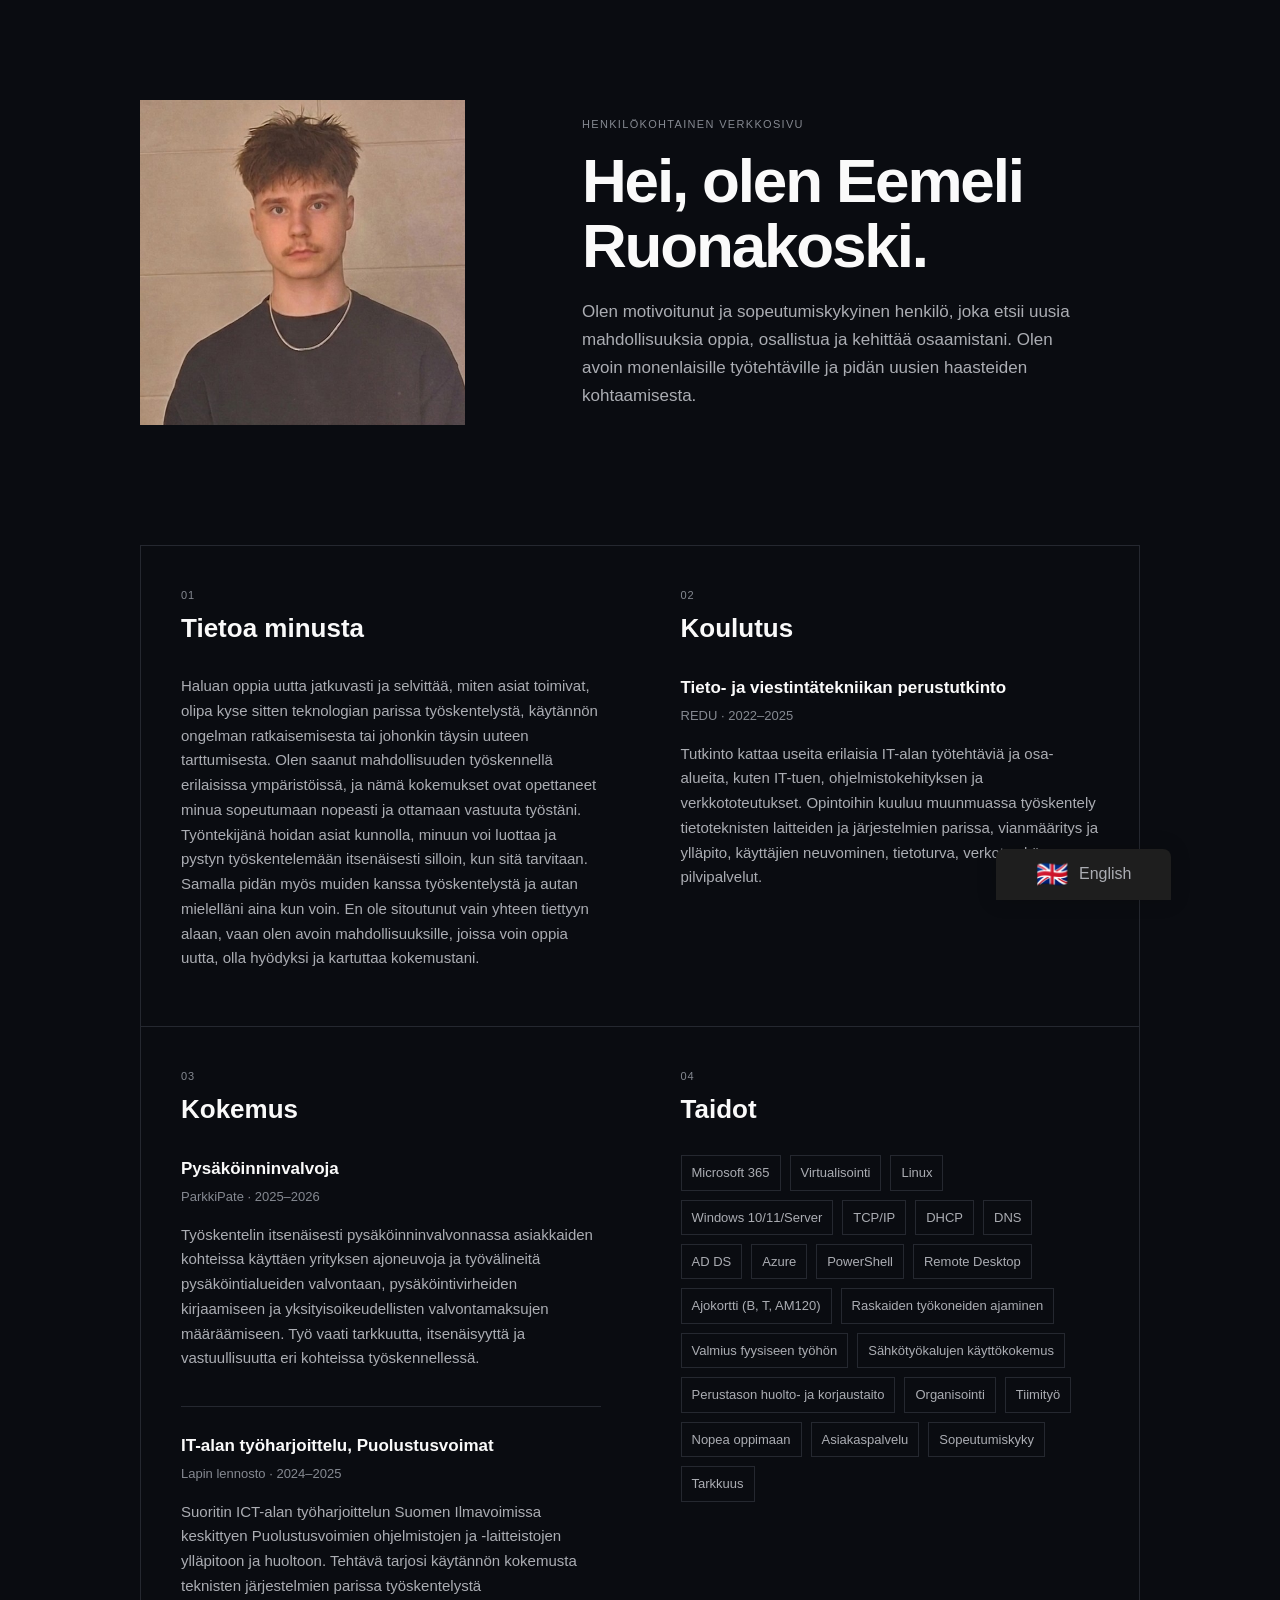
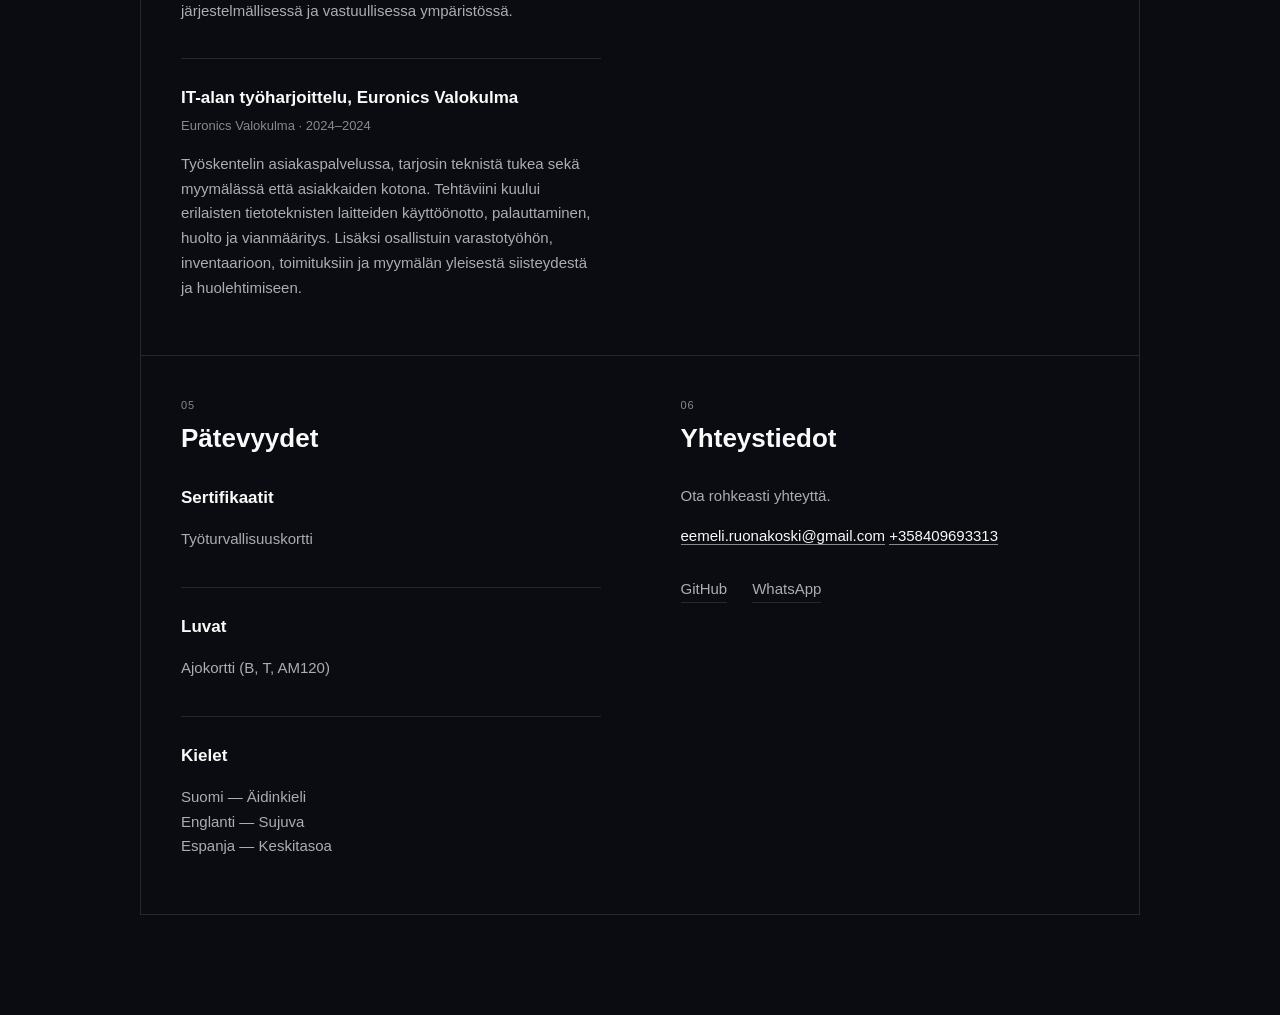
==== commit b46147ad: "Add files via upload" ====
--- a/fi/index.html
+++ b/fi/index.html
@@ -1,598 +1,181 @@
 <!DOCTYPE html>
 <html lang="fi">
 <head>
-	<meta charset="UTF-8">
-	<meta name="viewport" content="width=device-width, initial-scale=1">
-<meta name="robots" content="max-image-preview:large">
-	<style>img:is([sizes="auto" i], [sizes^="auto," i]) { contain-intrinsic-size: 3000px 1500px }</style>
-	<title>eportfolio &#8211; 2025</title>
-<link rel="alternate" type="application/rss+xml" title="eportfolio &raquo; syöte" href="/fi/feed/">
-<link rel="alternate" type="application/rss+xml" title="eportfolio &raquo; kommenttien syöte" href="/fi/comments/feed/">
-<script>
-window._wpemojiSettings = {"baseUrl":"https:\/\/s.w.org\/images\/core\/emoji\/15.1.0\/72x72\/","ext":".png","svgUrl":"https:\/\/s.w.org\/images\/core\/emoji\/15.1.0\/svg\/","svgExt":".svg","source":{"concatemoji":"\/wp-includes\/js\/wp-emoji-release.min.js?ver=6.8.1"}};
-/*! This file is auto-generated */
-!function(i,n){var o,s,e;function c(e){try{var t={supportTests:e,timestamp:(new Date).valueOf()};sessionStorage.setItem(o,JSON.stringify(t))}catch(e){}}function p(e,t,n){e.clearRect(0,0,e.canvas.width,e.canvas.height),e.fillText(t,0,0);var t=new Uint32Array(e.getImageData(0,0,e.canvas.width,e.canvas.height).data),r=(e.clearRect(0,0,e.canvas.width,e.canvas.height),e.fillText(n,0,0),new Uint32Array(e.getImageData(0,0,e.canvas.width,e.canvas.height).data));return t.every(function(e,t){return e===r[t]})}function u(e,t,n){switch(t){case"flag":return n(e,"🏳️‍⚧️","🏳️​⚧️")?!1:!n(e,"🇺🇳","🇺​🇳")&&!n(e,"🏴󠁧󠁢󠁥󠁮󠁧󠁿","🏴​󠁧​󠁢​󠁥​󠁮​󠁧​󠁿");case"emoji":return!n(e,"🐦‍🔥","🐦​🔥")}return!1}function f(e,t,n){var r="undefined"!=typeof WorkerGlobalScope&&self instanceof WorkerGlobalScope?new OffscreenCanvas(300,150):i.createElement("canvas"),a=r.getContext("2d",{willReadFrequently:!0}),o=(a.textBaseline="top",a.font="600 32px Arial",{});return e.forEach(function(e){o[e]=t(a,e,n)}),o}function t(e){var t=i.createElement("script");t.src=e,t.defer=!0,i.head.appendChild(t)}"undefined"!=typeof Promise&&(o="wpEmojiSettingsSupports",s=["flag","emoji"],n.supports={everything:!0,everythingExceptFlag:!0},e=new Promise(function(e){i.addEventListener("DOMContentLoaded",e,{once:!0})}),new Promise(function(t){var n=function(){try{var e=JSON.parse(sessionStorage.getItem(o));if("object"==typeof e&&"number"==typeof e.timestamp&&(new Date).valueOf()<e.timestamp+604800&&"object"==typeof e.supportTests)return e.supportTests}catch(e){}return null}();if(!n){if("undefined"!=typeof Worker&&"undefined"!=typeof OffscreenCanvas&&"undefined"!=typeof URL&&URL.createObjectURL&&"undefined"!=typeof Blob)try{var e="postMessage("+f.toString()+"("+[JSON.stringify(s),u.toString(),p.toString()].join(",")+"));",r=new Blob([e],{type:"text/javascript"}),a=new Worker(URL.createObjectURL(r),{name:"wpTestEmojiSupports"});return void(a.onmessage=function(e){c(n=e.data),a.terminate(),t(n)})}catch(e){}c(n=f(s,u,p))}t(n)}).then(function(e){for(var t in e)n.supports[t]=e[t],n.supports.everything=n.supports.everything&&n.supports[t],"flag"!==t&&(n.supports.everythingExceptFlag=n.supports.everythingExceptFlag&&n.supports[t]);n.supports.everythingExceptFlag=n.supports.everythingExceptFlag&&!n.supports.flag,n.DOMReady=!1,n.readyCallback=function(){n.DOMReady=!0}}).then(function(){return e}).then(function(){var e;n.supports.everything||(n.readyCallback(),(e=n.source||{}).concatemoji?t(e.concatemoji):e.wpemoji&&e.twemoji&&(t(e.twemoji),t(e.wpemoji)))}))}((window,document),window._wpemojiSettings);
-</script>
-<style id="wp-block-site-logo-inline-css">.wp-block-site-logo{box-sizing:border-box;line-height:0}.wp-block-site-logo a{display:inline-block;line-height:0}.wp-block-site-logo.is-default-size img{height:auto;width:120px}.wp-block-site-logo img{height:auto;max-width:100%}.wp-block-site-logo a,.wp-block-site-logo img{border-radius:inherit}.wp-block-site-logo.aligncenter{margin-left:auto;margin-right:auto;text-align:center}:root :where(.wp-block-site-logo.is-style-rounded){border-radius:9999px}</style>
-<style id="wp-block-site-title-inline-css">.wp-block-site-title{box-sizing:border-box}.wp-block-site-title :where(a){color:inherit;font-family:inherit;font-size:inherit;font-style:inherit;font-weight:inherit;letter-spacing:inherit;line-height:inherit;text-decoration:inherit}</style>
-<style id="wp-block-site-tagline-inline-css">.wp-block-site-tagline{box-sizing:border-box}</style>
-<style id="wp-block-group-inline-css">.wp-block-group{box-sizing:border-box}:where(.wp-block-group.wp-block-group-is-layout-constrained){position:relative}</style>
-<style id="wp-block-group-theme-inline-css">:where(.wp-block-group.has-background){padding:1.25em 2.375em}</style>
-<style id="wp-block-navigation-link-inline-css">.wp-block-navigation .wp-block-navigation-item__label{overflow-wrap:break-word}.wp-block-navigation .wp-block-navigation-item__description{display:none}.link-ui-tools{border-top:1px solid #f0f0f0;padding:8px}.link-ui-block-inserter{padding-top:8px}.link-ui-block-inserter__back{margin-left:8px;text-transform:uppercase}</style>
-<link rel="stylesheet" id="wp-block-navigation-css" href="/wp-includes/blocks/navigation/style.min.css?ver=6.8.1" media="all">
-<style id="wp-block-template-part-theme-inline-css">:root :where(.wp-block-template-part.has-background){margin-bottom:0;margin-top:0;padding:1.25em 2.375em}</style>
-<style id="wp-block-image-inline-css">.wp-block-image>a,.wp-block-image>figure>a{display:inline-block}.wp-block-image img{box-sizing:border-box;height:auto;max-width:100%;vertical-align:bottom}@media not (prefers-reduced-motion){.wp-block-image img.hide{visibility:hidden}.wp-block-image img.show{animation:show-content-image .4s}}.wp-block-image[style*=border-radius] img,.wp-block-image[style*=border-radius]>a{border-radius:inherit}.wp-block-image.has-custom-border img{box-sizing:border-box}.wp-block-image.aligncenter{text-align:center}.wp-block-image.alignfull>a,.wp-block-image.alignwide>a{width:100%}.wp-block-image.alignfull img,.wp-block-image.alignwide img{height:auto;width:100%}.wp-block-image .aligncenter,.wp-block-image .alignleft,.wp-block-image .alignright,.wp-block-image.aligncenter,.wp-block-image.alignleft,.wp-block-image.alignright{display:table}.wp-block-image .aligncenter>figcaption,.wp-block-image .alignleft>figcaption,.wp-block-image .alignright>figcaption,.wp-block-image.aligncenter>figcaption,.wp-block-image.alignleft>figcaption,.wp-block-image.alignright>figcaption{caption-side:bottom;display:table-caption}.wp-block-image .alignleft{float:left;margin:.5em 1em .5em 0}.wp-block-image .alignright{float:right;margin:.5em 0 .5em 1em}.wp-block-image .aligncenter{margin-left:auto;margin-right:auto}.wp-block-image :where(figcaption){margin-bottom:1em;margin-top:.5em}.wp-block-image.is-style-circle-mask img{border-radius:9999px}@supports ((-webkit-mask-image:none) or (mask-image:none)) or (-webkit-mask-image:none){.wp-block-image.is-style-circle-mask img{border-radius:0;-webkit-mask-image:url('data:image/svg+xml;utf8,<svg viewBox="0 0 100 100" xmlns="http://www.w3.org/2000/svg"><circle cx="50" cy="50" r="50"/></svg>');mask-image:url('data:image/svg+xml;utf8,<svg viewBox="0 0 100 100" xmlns="http://www.w3.org/2000/svg"><circle cx="50" cy="50" r="50"/></svg>');mask-mode:alpha;-webkit-mask-position:center;mask-position:center;-webkit-mask-repeat:no-repeat;mask-repeat:no-repeat;-webkit-mask-size:contain;mask-size:contain}}:root :where(.wp-block-image.is-style-rounded img,.wp-block-image .is-style-rounded img){border-radius:9999px}.wp-block-image figure{margin:0}.wp-lightbox-container{display:flex;flex-direction:column;position:relative}.wp-lightbox-container img{cursor:zoom-in}.wp-lightbox-container img:hover+button{opacity:1}.wp-lightbox-container button{align-items:center;-webkit-backdrop-filter:blur(16px) saturate(180%);backdrop-filter:blur(16px) saturate(180%);background-color:#5a5a5a40;border:none;border-radius:4px;cursor:zoom-in;display:flex;height:20px;justify-content:center;opacity:0;padding:0;position:absolute;right:16px;text-align:center;top:16px;width:20px;z-index:100}@media not (prefers-reduced-motion){.wp-lightbox-container button{transition:opacity .2s ease}}.wp-lightbox-container button:focus-visible{outline:3px auto #5a5a5a40;outline:3px auto -webkit-focus-ring-color;outline-offset:3px}.wp-lightbox-container button:hover{cursor:pointer;opacity:1}.wp-lightbox-container button:focus{opacity:1}.wp-lightbox-container button:focus,.wp-lightbox-container button:hover,.wp-lightbox-container button:not(:hover):not(:active):not(.has-background){background-color:#5a5a5a40;border:none}.wp-lightbox-overlay{box-sizing:border-box;cursor:zoom-out;height:100vh;left:0;overflow:hidden;position:fixed;top:0;visibility:hidden;width:100%;z-index:100000}.wp-lightbox-overlay .close-button{align-items:center;cursor:pointer;display:flex;justify-content:center;min-height:40px;min-width:40px;padding:0;position:absolute;right:calc(env(safe-area-inset-right) + 16px);top:calc(env(safe-area-inset-top) + 16px);z-index:5000000}.wp-lightbox-overlay .close-button:focus,.wp-lightbox-overlay .close-button:hover,.wp-lightbox-overlay .close-button:not(:hover):not(:active):not(.has-background){background:none;border:none}.wp-lightbox-overlay .lightbox-image-container{height:var(--wp--lightbox-container-height);left:50%;overflow:hidden;position:absolute;top:50%;transform:translate(-50%,-50%);transform-origin:top left;width:var(--wp--lightbox-container-width);z-index:9999999999}.wp-lightbox-overlay .wp-block-image{align-items:center;box-sizing:border-box;display:flex;height:100%;justify-content:center;margin:0;position:relative;transform-origin:0 0;width:100%;z-index:3000000}.wp-lightbox-overlay .wp-block-image img{height:var(--wp--lightbox-image-height);min-height:var(--wp--lightbox-image-height);min-width:var(--wp--lightbox-image-width);width:var(--wp--lightbox-image-width)}.wp-lightbox-overlay .wp-block-image figcaption{display:none}.wp-lightbox-overlay button{background:none;border:none}.wp-lightbox-overlay .scrim{background-color:#fff;height:100%;opacity:.9;position:absolute;width:100%;z-index:2000000}.wp-lightbox-overlay.active{visibility:visible}@media not (prefers-reduced-motion){.wp-lightbox-overlay.active{animation:turn-on-visibility .25s both}.wp-lightbox-overlay.active img{animation:turn-on-visibility .35s both}.wp-lightbox-overlay.show-closing-animation:not(.active){animation:turn-off-visibility .35s both}.wp-lightbox-overlay.show-closing-animation:not(.active) img{animation:turn-off-visibility .25s both}.wp-lightbox-overlay.zoom.active{animation:none;opacity:1;visibility:visible}.wp-lightbox-overlay.zoom.active .lightbox-image-container{animation:lightbox-zoom-in .4s}.wp-lightbox-overlay.zoom.active .lightbox-image-container img{animation:none}.wp-lightbox-overlay.zoom.active .scrim{animation:turn-on-visibility .4s forwards}.wp-lightbox-overlay.zoom.show-closing-animation:not(.active){animation:none}.wp-lightbox-overlay.zoom.show-closing-animation:not(.active) .lightbox-image-container{animation:lightbox-zoom-out .4s}.wp-lightbox-overlay.zoom.show-closing-animation:not(.active) .lightbox-image-container img{animation:none}.wp-lightbox-overlay.zoom.show-closing-animation:not(.active) .scrim{animation:turn-off-visibility .4s forwards}}@keyframes show-content-image{0%{visibility:hidden}99%{visibility:hidden}to{visibility:visible}}@keyframes turn-on-visibility{0%{opacity:0}to{opacity:1}}@keyframes turn-off-visibility{0%{opacity:1;visibility:visible}99%{opacity:0;visibility:visible}to{opacity:0;visibility:hidden}}@keyframes lightbox-zoom-in{0%{transform:translate(calc((-100vw + var(--wp--lightbox-scrollbar-width))/2 + var(--wp--lightbox-initial-left-position)),calc(-50vh + var(--wp--lightbox-initial-top-position))) scale(var(--wp--lightbox-scale))}to{transform:translate(-50%,-50%) scale(1)}}@keyframes lightbox-zoom-out{0%{transform:translate(-50%,-50%) scale(1);visibility:visible}99%{visibility:visible}to{transform:translate(calc((-100vw + var(--wp--lightbox-scrollbar-width))/2 + var(--wp--lightbox-initial-left-position)),calc(-50vh + var(--wp--lightbox-initial-top-position))) scale(var(--wp--lightbox-scale));visibility:hidden}}</style>
-<style id="wp-block-image-theme-inline-css">:root :where(.wp-block-image figcaption){color:#555;font-size:13px;text-align:center}.is-dark-theme :root :where(.wp-block-image figcaption){color:#ffffffa6}.wp-block-image{margin:0 0 1em}</style>
-<style id="wp-block-columns-inline-css">.wp-block-columns{align-items:normal!important;box-sizing:border-box;display:flex;flex-wrap:wrap!important}@media (min-width:782px){.wp-block-columns{flex-wrap:nowrap!important}}.wp-block-columns.are-vertically-aligned-top{align-items:flex-start}.wp-block-columns.are-vertically-aligned-center{align-items:center}.wp-block-columns.are-vertically-aligned-bottom{align-items:flex-end}@media (max-width:781px){.wp-block-columns:not(.is-not-stacked-on-mobile)>.wp-block-column{flex-basis:100%!important}}@media (min-width:782px){.wp-block-columns:not(.is-not-stacked-on-mobile)>.wp-block-column{flex-basis:0;flex-grow:1}.wp-block-columns:not(.is-not-stacked-on-mobile)>.wp-block-column[style*=flex-basis]{flex-grow:0}}.wp-block-columns.is-not-stacked-on-mobile{flex-wrap:nowrap!important}.wp-block-columns.is-not-stacked-on-mobile>.wp-block-column{flex-basis:0;flex-grow:1}.wp-block-columns.is-not-stacked-on-mobile>.wp-block-column[style*=flex-basis]{flex-grow:0}:where(.wp-block-columns){margin-bottom:1.75em}:where(.wp-block-columns.has-background){padding:1.25em 2.375em}.wp-block-column{flex-grow:1;min-width:0;overflow-wrap:break-word;word-break:break-word}.wp-block-column.is-vertically-aligned-top{align-self:flex-start}.wp-block-column.is-vertically-aligned-center{align-self:center}.wp-block-column.is-vertically-aligned-bottom{align-self:flex-end}.wp-block-column.is-vertically-aligned-stretch{align-self:stretch}.wp-block-column.is-vertically-aligned-bottom,.wp-block-column.is-vertically-aligned-center,.wp-block-column.is-vertically-aligned-top{width:100%}</style>
-<style id="wp-block-library-inline-css">:root{--wp-admin-theme-color:#007cba;--wp-admin-theme-color--rgb:0,124,186;--wp-admin-theme-color-darker-10:#006ba1;--wp-admin-theme-color-darker-10--rgb:0,107,161;--wp-admin-theme-color-darker-20:#005a87;--wp-admin-theme-color-darker-20--rgb:0,90,135;--wp-admin-border-width-focus:2px;--wp-block-synced-color:#7a00df;--wp-block-synced-color--rgb:122,0,223;--wp-bound-block-color:var(--wp-block-synced-color)}@media (min-resolution:192dpi){:root{--wp-admin-border-width-focus:1.5px}}.wp-element-button{cursor:pointer}:root{--wp--preset--font-size--normal:16px;--wp--preset--font-size--huge:42px}:root .has-very-light-gray-background-color{background-color:#eee}:root .has-very-dark-gray-background-color{background-color:#313131}:root .has-very-light-gray-color{color:#eee}:root .has-very-dark-gray-color{color:#313131}:root .has-vivid-green-cyan-to-vivid-cyan-blue-gradient-background{background:linear-gradient(135deg,#00d084,#0693e3)}:root .has-purple-crush-gradient-background{background:linear-gradient(135deg,#34e2e4,#4721fb 50%,#ab1dfe)}:root .has-hazy-dawn-gradient-background{background:linear-gradient(135deg,#faaca8,#dad0ec)}:root .has-subdued-olive-gradient-background{background:linear-gradient(135deg,#fafae1,#67a671)}:root .has-atomic-cream-gradient-background{background:linear-gradient(135deg,#fdd79a,#004a59)}:root .has-nightshade-gradient-background{background:linear-gradient(135deg,#330968,#31cdcf)}:root .has-midnight-gradient-background{background:linear-gradient(135deg,#020381,#2874fc)}.has-regular-font-size{font-size:1em}.has-larger-font-size{font-size:2.625em}.has-normal-font-size{font-size:var(--wp--preset--font-size--normal)}.has-huge-font-size{font-size:var(--wp--preset--font-size--huge)}.has-text-align-center{text-align:center}.has-text-align-left{text-align:left}.has-text-align-right{text-align:right}#end-resizable-editor-section{display:none}.aligncenter{clear:both}.items-justified-left{justify-content:flex-start}.items-justified-center{justify-content:center}.items-justified-right{justify-content:flex-end}.items-justified-space-between{justify-content:space-between}.screen-reader-text{border:0;clip-path:inset(50%);height:1px;margin:-1px;overflow:hidden;padding:0;position:absolute;width:1px;word-wrap:normal!important}.screen-reader-text:focus{background-color:#ddd;clip-path:none;color:#444;display:block;font-size:1em;height:auto;left:5px;line-height:normal;padding:15px 23px 14px;text-decoration:none;top:5px;width:auto;z-index:100000}html :where(.has-border-color){border-style:solid}html :where([style*=border-top-color]){border-top-style:solid}html :where([style*=border-right-color]){border-right-style:solid}html :where([style*=border-bottom-color]){border-bottom-style:solid}html :where([style*=border-left-color]){border-left-style:solid}html :where([style*=border-width]){border-style:solid}html :where([style*=border-top-width]){border-top-style:solid}html :where([style*=border-right-width]){border-right-style:solid}html :where([style*=border-bottom-width]){border-bottom-style:solid}html :where([style*=border-left-width]){border-left-style:solid}html :where(img[class*=wp-image-]){height:auto;max-width:100%}:where(figure){margin:0 0 1em}html :where(.is-position-sticky){--wp-admin--admin-bar--position-offset:var(--wp-admin--admin-bar--height,0px)}@media screen and (max-width:600px){html :where(.is-position-sticky){--wp-admin--admin-bar--position-offset:0px}}</style>
-<style id="global-styles-inline-css">:root{--wp--preset--aspect-ratio--square: 1;--wp--preset--aspect-ratio--4-3: 4/3;--wp--preset--aspect-ratio--3-4: 3/4;--wp--preset--aspect-ratio--3-2: 3/2;--wp--preset--aspect-ratio--2-3: 2/3;--wp--preset--aspect-ratio--16-9: 16/9;--wp--preset--aspect-ratio--9-16: 9/16;--wp--preset--color--black: #000000;--wp--preset--color--cyan-bluish-gray: #abb8c3;--wp--preset--color--white: #ffffff;--wp--preset--color--pale-pink: #f78da7;--wp--preset--color--vivid-red: #cf2e2e;--wp--preset--color--luminous-vivid-orange: #ff6900;--wp--preset--color--luminous-vivid-amber: #fcb900;--wp--preset--color--light-green-cyan: #7bdcb5;--wp--preset--color--vivid-green-cyan: #00d084;--wp--preset--color--pale-cyan-blue: #8ed1fc;--wp--preset--color--vivid-cyan-blue: #0693e3;--wp--preset--color--vivid-purple: #9b51e0;--wp--preset--color--background: #0A0C11;--wp--preset--color--foreground: #ffffff;--wp--preset--color--primary: #2292b1;--wp--preset--color--secondary: #222222;--wp--preset--color--tertiary: #0a0a0a;--wp--preset--color--text-link: #fafafa;--wp--preset--color--body-text: #abadb3;--wp--preset--color--meta: #666666;--wp--preset--color--border-color: #323438;--wp--preset--color--color-light: #fbfbfb;--wp--preset--color--color-dark: #000000;--wp--preset--color--footer-text: #999999;--wp--preset--color--footer-border-dark: #313131;--wp--preset--color--gray: #cccccc;--wp--preset--color--patrick-blue: #1b3385;--wp--preset--color--blue-green: #25c5c9;--wp--preset--gradient--vivid-cyan-blue-to-vivid-purple: linear-gradient(135deg,rgba(6,147,227,1) 0%,rgb(155,81,224) 100%);--wp--preset--gradient--light-green-cyan-to-vivid-green-cyan: linear-gradient(135deg,rgb(122,220,180) 0%,rgb(0,208,130) 100%);--wp--preset--gradient--luminous-vivid-amber-to-luminous-vivid-orange: linear-gradient(135deg,rgba(252,185,0,1) 0%,rgba(255,105,0,1) 100%);--wp--preset--gradient--luminous-vivid-orange-to-vivid-red: linear-gradient(135deg,rgba(255,105,0,1) 0%,rgb(207,46,46) 100%);--wp--preset--gradient--very-light-gray-to-cyan-bluish-gray: linear-gradient(135deg,rgb(238,238,238) 0%,rgb(169,184,195) 100%);--wp--preset--gradient--cool-to-warm-spectrum: linear-gradient(135deg,rgb(74,234,220) 0%,rgb(151,120,209) 20%,rgb(207,42,186) 40%,rgb(238,44,130) 60%,rgb(251,105,98) 80%,rgb(254,248,76) 100%);--wp--preset--gradient--blush-light-purple: linear-gradient(135deg,rgb(255,206,236) 0%,rgb(152,150,240) 100%);--wp--preset--gradient--blush-bordeaux: linear-gradient(135deg,rgb(254,205,165) 0%,rgb(254,45,45) 50%,rgb(107,0,62) 100%);--wp--preset--gradient--luminous-dusk: linear-gradient(135deg,rgb(255,203,112) 0%,rgb(199,81,192) 50%,rgb(65,88,208) 100%);--wp--preset--gradient--pale-ocean: linear-gradient(135deg,rgb(255,245,203) 0%,rgb(182,227,212) 50%,rgb(51,167,181) 100%);--wp--preset--gradient--electric-grass: linear-gradient(135deg,rgb(202,248,128) 0%,rgb(113,206,126) 100%);--wp--preset--gradient--midnight: linear-gradient(135deg,rgb(2,3,129) 0%,rgb(40,116,252) 100%);--wp--preset--gradient--horizontal-patrick-blue-to-blue-green: linear-gradient(to right,var(--wp--preset--color--patrick-blue) 0%,var(--wp--preset--color--blue-green) 100%);--wp--preset--font-size--small: 15px;--wp--preset--font-size--medium: 16px;--wp--preset--font-size--large: clamp(24px,4.2vw,32px);--wp--preset--font-size--x-large: 42px;--wp--preset--font-size--tiny: 13px;--wp--preset--font-size--extra-small: 14px;--wp--preset--font-size--upper-heading: 18px;--wp--preset--font-size--normal: clamp(18px,1.6vw,20px);--wp--preset--font-size--content-heading: clamp(22px,3vw,24px);--wp--preset--font-size--extra-large: clamp(28px,6vw,36px);--wp--preset--font-size--product-heading: clamp(32px,4.8vw,42px);--wp--preset--font-size--huge: clamp(42px,5.2vw,80px);--wp--preset--font-size--colossal: clamp(46px,5.2vw,110px);--wp--preset--font-family--poppins: "Poppins", serif;--wp--preset--spacing--20: 0.44rem;--wp--preset--spacing--30: 0.67rem;--wp--preset--spacing--40: 1rem;--wp--preset--spacing--50: 1.5rem;--wp--preset--spacing--60: 2.25rem;--wp--preset--spacing--70: 3.38rem;--wp--preset--spacing--80: 5.06rem;--wp--preset--shadow--natural: 6px 6px 9px rgba(0, 0, 0, 0.2);--wp--preset--shadow--deep: 12px 12px 50px rgba(0, 0, 0, 0.4);--wp--preset--shadow--sharp: 6px 6px 0px rgba(0, 0, 0, 0.2);--wp--preset--shadow--outlined: 6px 6px 0px -3px rgba(255, 255, 255, 1), 6px 6px rgba(0, 0, 0, 1);--wp--preset--shadow--crisp: 6px 6px 0px rgba(0, 0, 0, 1);--wp--custom--spacing--tiny: clamp(21px, 2vw, 28px);--wp--custom--spacing--extra-small: clamp(28px, 3.5vw, 35px);--wp--custom--spacing--wp-comment-horizontal: clamp(30px, 3.7vw, 70px);--wp--custom--spacing--wp-comment-vertical: clamp(30px, 3.5vw, 49px);--wp--custom--spacing--wp-block-sidebar: clamp(7px,3.5vw,60px);--wp--custom--spacing--wp-block-sidebar-widget: clamp(35px, 3.5vw, 49px);--wp--custom--spacing--wp-block-page-numbers: clamp(49px, 3.3vw, 63px);--wp--custom--spacing--wp-footer-vertical: clamp(30px, 4vw, 70px);--wp--custom--spacing--normal: clamp(30px, 3.5vw, 40px);--wp--custom--spacing--small: max(1.75rem, 5vw);--wp--custom--spacing--medium: clamp(2rem, 8vw, calc(4 * var(--wp--style--block-gap)));--wp--custom--spacing--large: clamp(3.5rem, 10vw, 5.0625rem);--wp--custom--spacing--outer: var(--wp--custom--spacing--small, 1.25rem);--wp--custom--spacing--section-block-top: clamp(42px, 7.5vw, 140px);--wp--custom--spacing--section-block-bottom: clamp(12px, 5.5vw, 70px);--wp--custom--spacing--section-pricing-content: clamp(21px, 5.5vw, 42px);--wp--custom--spacing--main-block-gap: clamp(42px, 4.5vw, 70px);--wp--custom--spacing--testimonial-inner-gap: clamp(35px, 3.5vw, 42px);--wp--custom--spacing--group-heading-bottom-gap: clamp(35px, 3.5vw, 56px);--wp--custom--typography--font-size--heading-one: clamp(36px,3.5vw,58px);--wp--custom--typography--font-size--heading-two: clamp(32px,2.6vw,49px);--wp--custom--typography--font-size--heading-three: clamp(28px,1.9vw,36px);--wp--custom--typography--font-size--heading-four: clamp(24px,2vw,28px);--wp--custom--typography--font-size--heading-five: clamp(22px,1.3vw,24px);--wp--custom--typography--font-size--heading-six: 18px;--wp--custom--typography--font-size--huge-post-title: clamp(38px,4vw,70px);--wp--custom--typography--line-height--heading-one: 1.38;--wp--custom--typography--line-height--heading-two: 1.43;--wp--custom--typography--line-height--heading-three: 1.31;--wp--custom--typography--line-height--heading-four: 1.5;--wp--custom--typography--line-height--heading-five: 1.458333333333333;--wp--custom--typography--line-height--heading-six: 1.56;--wp--custom--typography--line-height--paragraph: 1.75;--wp--custom--typography--line-height--post-title: 1.38;--wp--custom--typography--line-height--extra-small: 21px;--wp--custom--typography--line-height--small: 28px;--wp--custom--typography--line-height--normal: normal;--wp--custom--typography--font-weight--light: 300;--wp--custom--typography--font-weight--regular: 400;--wp--custom--typography--font-weight--medium: 500;--wp--custom--typography--font-weight--bold: 700;--wp--custom--typography--font-weight--black: 900;}:root { --wp--style--global--content-size: 760px;--wp--style--global--wide-size: 1400px; }:where(body) { margin: 0; }.wp-site-blocks > .alignleft { float: left; margin-right: 2em; }.wp-site-blocks > .alignright { float: right; margin-left: 2em; }.wp-site-blocks > .aligncenter { justify-content: center; margin-left: auto; margin-right: auto; }:where(.wp-site-blocks) > * { margin-block-start: var(--wp--preset--spacing--40); margin-block-end: 0; }:where(.wp-site-blocks) > :first-child { margin-block-start: 0; }:where(.wp-site-blocks) > :last-child { margin-block-end: 0; }:root { --wp--style--block-gap: var(--wp--preset--spacing--40); }:root :where(.is-layout-flow) > :first-child{margin-block-start: 0;}:root :where(.is-layout-flow) > :last-child{margin-block-end: 0;}:root :where(.is-layout-flow) > *{margin-block-start: var(--wp--preset--spacing--40);margin-block-end: 0;}:root :where(.is-layout-constrained) > :first-child{margin-block-start: 0;}:root :where(.is-layout-constrained) > :last-child{margin-block-end: 0;}:root :where(.is-layout-constrained) > *{margin-block-start: var(--wp--preset--spacing--40);margin-block-end: 0;}:root :where(.is-layout-flex){gap: var(--wp--preset--spacing--40);}:root :where(.is-layout-grid){gap: var(--wp--preset--spacing--40);}.is-layout-flow > .alignleft{float: left;margin-inline-start: 0;margin-inline-end: 2em;}.is-layout-flow > .alignright{float: right;margin-inline-start: 2em;margin-inline-end: 0;}.is-layout-flow > .aligncenter{margin-left: auto !important;margin-right: auto !important;}.is-layout-constrained > .alignleft{float: left;margin-inline-start: 0;margin-inline-end: 2em;}.is-layout-constrained > .alignright{float: right;margin-inline-start: 2em;margin-inline-end: 0;}.is-layout-constrained > .aligncenter{margin-left: auto !important;margin-right: auto !important;}.is-layout-constrained > :where(:not(.alignleft):not(.alignright):not(.alignfull)){max-width: var(--wp--style--global--content-size);margin-left: auto !important;margin-right: auto !important;}.is-layout-constrained > .alignwide{max-width: var(--wp--style--global--wide-size);}body .is-layout-flex{display: flex;}.is-layout-flex{flex-wrap: wrap;align-items: center;}.is-layout-flex > :is(*, div){margin: 0;}body .is-layout-grid{display: grid;}.is-layout-grid > :is(*, div){margin: 0;}body{background-color: var(--wp--preset--color--background);color: var(--wp--preset--color--body-text);font-family: var(--wp--preset--font-family--poppins);font-size: var(--wp--preset--font-size--normal);font-weight: 400;line-height: var(--wp--custom--typography--line-height--paragraph);padding-top: 0px;padding-right: 0px;padding-bottom: 0px;padding-left: 0px;}a:where(:not(.wp-element-button)){color: var(--wp--preset--color--text-link);text-decoration: underline;}h1{font-size: var(--wp--custom--typography--font-size--heading-one);line-height: var(--wp--custom--typography--line-height--heading-one);}h2{font-size: var(--wp--custom--typography--font-size--heading-two);line-height: var(--wp--custom--typography--line-height--heading-two);}h3{font-size: var(--wp--custom--typography--font-size--heading-three);line-height: var(--wp--custom--typography--line-height--heading-three);}h4{font-size: var(--wp--custom--typography--font-size--heading-four);line-height: var(--wp--custom--typography--line-height--heading-four);}h5{font-size: var(--wp--custom--typography--font-size--heading-five);line-height: var(--wp--custom--typography--line-height--heading-five);}h6{font-size: var(--wp--custom--typography--font-size--heading-six);line-height: var(--wp--custom--typography--line-height--heading-six);}:root :where(.wp-element-button, .wp-block-button__link){background-color: #32373c;border-width: 0;color: #fff;font-family: inherit;font-size: inherit;line-height: inherit;padding: calc(0.667em + 2px) calc(1.333em + 2px);text-decoration: none;}.has-black-color{color: var(--wp--preset--color--black) !important;}.has-cyan-bluish-gray-color{color: var(--wp--preset--color--cyan-bluish-gray) !important;}.has-white-color{color: var(--wp--preset--color--white) !important;}.has-pale-pink-color{color: var(--wp--preset--color--pale-pink) !important;}.has-vivid-red-color{color: var(--wp--preset--color--vivid-red) !important;}.has-luminous-vivid-orange-color{color: var(--wp--preset--color--luminous-vivid-orange) !important;}.has-luminous-vivid-amber-color{color: var(--wp--preset--color--luminous-vivid-amber) !important;}.has-light-green-cyan-color{color: var(--wp--preset--color--light-green-cyan) !important;}.has-vivid-green-cyan-color{color: var(--wp--preset--color--vivid-green-cyan) !important;}.has-pale-cyan-blue-color{color: var(--wp--preset--color--pale-cyan-blue) !important;}.has-vivid-cyan-blue-color{color: var(--wp--preset--color--vivid-cyan-blue) !important;}.has-vivid-purple-color{color: var(--wp--preset--color--vivid-purple) !important;}.has-background-color{color: var(--wp--preset--color--background) !important;}.has-foreground-color{color: var(--wp--preset--color--foreground) !important;}.has-primary-color{color: var(--wp--preset--color--primary) !important;}.has-secondary-color{color: var(--wp--preset--color--secondary) !important;}.has-tertiary-color{color: var(--wp--preset--color--tertiary) !important;}.has-text-link-color{color: var(--wp--preset--color--text-link) !important;}.has-body-text-color{color: var(--wp--preset--color--body-text) !important;}.has-meta-color{color: var(--wp--preset--color--meta) !important;}.has-border-color-color{color: var(--wp--preset--color--border-color) !important;}.has-color-light-color{color: var(--wp--preset--color--color-light) !important;}.has-color-dark-color{color: var(--wp--preset--color--color-dark) !important;}.has-footer-text-color{color: var(--wp--preset--color--footer-text) !important;}.has-footer-border-dark-color{color: var(--wp--preset--color--footer-border-dark) !important;}.has-gray-color{color: var(--wp--preset--color--gray) !important;}.has-patrick-blue-color{color: var(--wp--preset--color--patrick-blue) !important;}.has-blue-green-color{color: var(--wp--preset--color--blue-green) !important;}.has-black-background-color{background-color: var(--wp--preset--color--black) !important;}.has-cyan-bluish-gray-background-color{background-color: var(--wp--preset--color--cyan-bluish-gray) !important;}.has-white-background-color{background-color: var(--wp--preset--color--white) !important;}.has-pale-pink-background-color{background-color: var(--wp--preset--color--pale-pink) !important;}.has-vivid-red-background-color{background-color: var(--wp--preset--color--vivid-red) !important;}.has-luminous-vivid-orange-background-color{background-color: var(--wp--preset--color--luminous-vivid-orange) !important;}.has-luminous-vivid-amber-background-color{background-color: var(--wp--preset--color--luminous-vivid-amber) !important;}.has-light-green-cyan-background-color{background-color: var(--wp--preset--color--light-green-cyan) !important;}.has-vivid-green-cyan-background-color{background-color: var(--wp--preset--color--vivid-green-cyan) !important;}.has-pale-cyan-blue-background-color{background-color: var(--wp--preset--color--pale-cyan-blue) !important;}.has-vivid-cyan-blue-background-color{background-color: var(--wp--preset--color--vivid-cyan-blue) !important;}.has-vivid-purple-background-color{background-color: var(--wp--preset--color--vivid-purple) !important;}.has-background-background-color{background-color: var(--wp--preset--color--background) !important;}.has-foreground-background-color{background-color: var(--wp--preset--color--foreground) !important;}.has-primary-background-color{background-color: var(--wp--preset--color--primary) !important;}.has-secondary-background-color{background-color: var(--wp--preset--color--secondary) !important;}.has-tertiary-background-color{background-color: var(--wp--preset--color--tertiary) !important;}.has-text-link-background-color{background-color: var(--wp--preset--color--text-link) !important;}.has-body-text-background-color{background-color: var(--wp--preset--color--body-text) !important;}.has-meta-background-color{background-color: var(--wp--preset--color--meta) !important;}.has-border-color-background-color{background-color: var(--wp--preset--color--border-color) !important;}.has-color-light-background-color{background-color: var(--wp--preset--color--color-light) !important;}.has-color-dark-background-color{background-color: var(--wp--preset--color--color-dark) !important;}.has-footer-text-background-color{background-color: var(--wp--preset--color--footer-text) !important;}.has-footer-border-dark-background-color{background-color: var(--wp--preset--color--footer-border-dark) !important;}.has-gray-background-color{background-color: var(--wp--preset--color--gray) !important;}.has-patrick-blue-background-color{background-color: var(--wp--preset--color--patrick-blue) !important;}.has-blue-green-background-color{background-color: var(--wp--preset--color--blue-green) !important;}.has-black-border-color{border-color: var(--wp--preset--color--black) !important;}.has-cyan-bluish-gray-border-color{border-color: var(--wp--preset--color--cyan-bluish-gray) !important;}.has-white-border-color{border-color: var(--wp--preset--color--white) !important;}.has-pale-pink-border-color{border-color: var(--wp--preset--color--pale-pink) !important;}.has-vivid-red-border-color{border-color: var(--wp--preset--color--vivid-red) !important;}.has-luminous-vivid-orange-border-color{border-color: var(--wp--preset--color--luminous-vivid-orange) !important;}.has-luminous-vivid-amber-border-color{border-color: var(--wp--preset--color--luminous-vivid-amber) !important;}.has-light-green-cyan-border-color{border-color: var(--wp--preset--color--light-green-cyan) !important;}.has-vivid-green-cyan-border-color{border-color: var(--wp--preset--color--vivid-green-cyan) !important;}.has-pale-cyan-blue-border-color{border-color: var(--wp--preset--color--pale-cyan-blue) !important;}.has-vivid-cyan-blue-border-color{border-color: var(--wp--preset--color--vivid-cyan-blue) !important;}.has-vivid-purple-border-color{border-color: var(--wp--preset--color--vivid-purple) !important;}.has-background-border-color{border-color: var(--wp--preset--color--background) !important;}.has-foreground-border-color{border-color: var(--wp--preset--color--foreground) !important;}.has-primary-border-color{border-color: var(--wp--preset--color--primary) !important;}.has-secondary-border-color{border-color: var(--wp--preset--color--secondary) !important;}.has-tertiary-border-color{border-color: var(--wp--preset--color--tertiary) !important;}.has-text-link-border-color{border-color: var(--wp--preset--color--text-link) !important;}.has-body-text-border-color{border-color: var(--wp--preset--color--body-text) !important;}.has-meta-border-color{border-color: var(--wp--preset--color--meta) !important;}.has-border-color-border-color{border-color: var(--wp--preset--color--border-color) !important;}.has-color-light-border-color{border-color: var(--wp--preset--color--color-light) !important;}.has-color-dark-border-color{border-color: var(--wp--preset--color--color-dark) !important;}.has-footer-text-border-color{border-color: var(--wp--preset--color--footer-text) !important;}.has-footer-border-dark-border-color{border-color: var(--wp--preset--color--footer-border-dark) !important;}.has-gray-border-color{border-color: var(--wp--preset--color--gray) !important;}.has-patrick-blue-border-color{border-color: var(--wp--preset--color--patrick-blue) !important;}.has-blue-green-border-color{border-color: var(--wp--preset--color--blue-green) !important;}.has-vivid-cyan-blue-to-vivid-purple-gradient-background{background: var(--wp--preset--gradient--vivid-cyan-blue-to-vivid-purple) !important;}.has-light-green-cyan-to-vivid-green-cyan-gradient-background{background: var(--wp--preset--gradient--light-green-cyan-to-vivid-green-cyan) !important;}.has-luminous-vivid-amber-to-luminous-vivid-orange-gradient-background{background: var(--wp--preset--gradient--luminous-vivid-amber-to-luminous-vivid-orange) !important;}.has-luminous-vivid-orange-to-vivid-red-gradient-background{background: var(--wp--preset--gradient--luminous-vivid-orange-to-vivid-red) !important;}.has-very-light-gray-to-cyan-bluish-gray-gradient-background{background: var(--wp--preset--gradient--very-light-gray-to-cyan-bluish-gray) !important;}.has-cool-to-warm-spectrum-gradient-background{background: var(--wp--preset--gradient--cool-to-warm-spectrum) !important;}.has-blush-light-purple-gradient-background{background: var(--wp--preset--gradient--blush-light-purple) !important;}.has-blush-bordeaux-gradient-background{background: var(--wp--preset--gradient--blush-bordeaux) !important;}.has-luminous-dusk-gradient-background{background: var(--wp--preset--gradient--luminous-dusk) !important;}.has-pale-ocean-gradient-background{background: var(--wp--preset--gradient--pale-ocean) !important;}.has-electric-grass-gradient-background{background: var(--wp--preset--gradient--electric-grass) !important;}.has-midnight-gradient-background{background: var(--wp--preset--gradient--midnight) !important;}.has-horizontal-patrick-blue-to-blue-green-gradient-background{background: var(--wp--preset--gradient--horizontal-patrick-blue-to-blue-green) !important;}.has-small-font-size{font-size: var(--wp--preset--font-size--small) !important;}.has-medium-font-size{font-size: var(--wp--preset--font-size--medium) !important;}.has-large-font-size{font-size: var(--wp--preset--font-size--large) !important;}.has-x-large-font-size{font-size: var(--wp--preset--font-size--x-large) !important;}.has-tiny-font-size{font-size: var(--wp--preset--font-size--tiny) !important;}.has-extra-small-font-size{font-size: var(--wp--preset--font-size--extra-small) !important;}.has-upper-heading-font-size{font-size: var(--wp--preset--font-size--upper-heading) !important;}.has-normal-font-size{font-size: var(--wp--preset--font-size--normal) !important;}.has-content-heading-font-size{font-size: var(--wp--preset--font-size--content-heading) !important;}.has-extra-large-font-size{font-size: var(--wp--preset--font-size--extra-large) !important;}.has-product-heading-font-size{font-size: var(--wp--preset--font-size--product-heading) !important;}.has-huge-font-size{font-size: var(--wp--preset--font-size--huge) !important;}.has-colossal-font-size{font-size: var(--wp--preset--font-size--colossal) !important;}.has-poppins-font-family{font-family: var(--wp--preset--font-family--poppins) !important;}
-:root :where(.wp-block-site-title){font-size: var(--wp--preset--font-size--large);font-weight: var(--wp--custom--typography--font-weight--bold);line-height: var(--wp--custom--typography--line-height--normal);}
-:root :where(.wp-block-site-tagline){color: var(--wp--preset--color--body-text);font-size: 12px;font-weight: 300;margin-top: 0;}
-:root :where(.wp-block-navigation){color: var(--wp--preset--color--body-text);font-size: var(--wp--preset--font-size--upper-heading);font-weight: var(--wp--custom--typography--font-weight--regular);line-height: var(--wp--custom--typography--line-height--heading-six);text-transform: capitalize;}</style>
-<style id="block-style-variation-styles-inline-css">:root :where(.wp-block-site-logo.is-style-rounded--1){border-radius: 9999px;}</style>
-<style id="wp-emoji-styles-inline-css">img.wp-smiley, img.emoji {
-		display: inline !important;
-		border: none !important;
-		box-shadow: none !important;
-		height: 1em !important;
-		width: 1em !important;
-		margin: 0 0.07em !important;
-		vertical-align: -0.1em !important;
-		background: none !important;
-		padding: 0 !important;
-	}</style>
-<style id="core-block-supports-inline-css">.wp-container-core-group-is-layout-efb20f49{gap:20px;}.wp-container-core-navigation-is-layout-9a50c4af{justify-content:center;}.wp-container-core-group-is-layout-17124a9a{flex-wrap:nowrap;justify-content:flex-end;}.wp-container-core-group-is-layout-79f487ac{justify-content:space-between;}.wp-container-core-columns-is-layout-28f84493{flex-wrap:nowrap;}</style>
-<style id="wp-block-template-skip-link-inline-css">.skip-link.screen-reader-text {
-			border: 0;
-			clip-path: inset(50%);
-			height: 1px;
-			margin: -1px;
-			overflow: hidden;
-			padding: 0;
-			position: absolute !important;
-			width: 1px;
-			word-wrap: normal !important;
-		}
+    
 
-		.skip-link.screen-reader-text:focus {
-			background-color: #eee;
-			clip-path: none;
-			color: #444;
-			display: block;
-			font-size: 1em;
-			height: auto;
-			left: 5px;
-			line-height: normal;
-			padding: 15px 23px 14px;
-			text-decoration: none;
-			top: 5px;
-			width: auto;
-			z-index: 100000;
-		}</style>
-<link rel="stylesheet" id="trp-floater-language-switcher-style-css" href="/wp-content/plugins/translatepress-multilingual/assets/css/trp-floater-language-switcher.css?ver=2.9.13" media="all">
-<link rel="stylesheet" id="trp-language-switcher-style-css" href="/wp-content/plugins/translatepress-multilingual/assets/css/trp-language-switcher.css?ver=2.9.13" media="all">
-<link rel="stylesheet" id="bizboost-style-css" href="/wp-content/themes/bizboost/style.css?ver=1692091546" media="all">
-<script src="/wp-includes/js/jquery/jquery.min.js?ver=3.7.1" id="jquery-core-js"></script>
-<script src="/wp-includes/js/jquery/jquery-migrate.min.js?ver=3.4.1" id="jquery-migrate-js"></script>
-<link rel="https://api.w.org/" href="/fi/wp-json/">
-<link rel="EditURI" type="application/rsd+xml" title="RSD" href="/xmlrpc.php?rsd">
-<meta name="generator" content="WordPress 6.8.1">
-<link rel="alternate" hreflang="en-US" href="/">
-<link rel="alternate" hreflang="fi" href="/fi/">
-<link rel="alternate" hreflang="en" href="/">
-<script type="importmap" id="wp-importmap">{"imports":{"@wordpress\/interactivity":"\/wp-includes\/js\/dist\/script-modules\/interactivity\/index.min.js?ver=55aebb6e0a16726baffb"}}</script>
-<script type="module" src="/wp-includes/js/dist/script-modules/block-library/navigation/view.min.js?ver=61572d447d60c0aa5240" id="@wordpress/block-library/navigation/view-js-module"></script>
-<link rel="modulepreload" href="/wp-includes/js/dist/script-modules/interactivity/index.min.js?ver=55aebb6e0a16726baffb" id="@wordpress/interactivity-js-modulepreload">
-<style class="wp-fonts-local">@font-face{font-family:Poppins;font-style:normal;font-weight:300;font-display:fallback;src:url('/wp-content/themes/bizboost/assets/fonts/poppins/Poppins-Light.woff2') format('woff2');font-stretch:normal;}
-@font-face{font-family:Poppins;font-style:normal;font-weight:400;font-display:fallback;src:url('/wp-content/themes/bizboost/assets/fonts/poppins/Poppins-Regular.woff2') format('woff2');font-stretch:normal;}
-@font-face{font-family:Poppins;font-style:italic;font-weight:400;font-display:fallback;src:url('/wp-content/themes/bizboost/assets/fonts/poppins/Poppins-Italic.woff2') format('woff2');font-stretch:normal;}
-@font-face{font-family:Poppins;font-style:normal;font-weight:500;font-display:fallback;src:url('/wp-content/themes/bizboost/assets/fonts/poppins/Poppins-Medium.woff2') format('woff2');font-stretch:normal;}
-@font-face{font-family:Poppins;font-style:normal;font-weight:600;font-display:fallback;src:url('/wp-content/themes/bizboost/assets/fonts/poppins/Poppins-SemiBold.woff2') format('woff2');font-stretch:normal;}
-@font-face{font-family:Poppins;font-style:normal;font-weight:700;font-display:fallback;src:url('/wp-content/themes/bizboost/assets/fonts/poppins/Poppins-Bold.woff2') format('woff2');font-stretch:normal;}
-@font-face{font-family:Poppins;font-style:normal;font-weight:800;font-display:fallback;src:url('/wp-content/themes/bizboost/assets/fonts/poppins/Poppins-ExtraBold.woff2') format('woff2');font-stretch:normal;}
-@font-face{font-family:Poppins;font-style:normal;font-weight:900;font-display:fallback;src:url('/wp-content/themes/bizboost/assets/fonts/poppins/Poppins-Black.woff2') format('woff2');font-stretch:normal;}</style>
-<link rel="icon" href="/wp-content/uploads/2023/08/eportfolio-1-150x150.png" sizes="32x32">
-<link rel="icon" href="/wp-content/uploads/2023/08/eportfolio-1-300x300.png" sizes="192x192">
-<link rel="apple-touch-icon" href="/wp-content/uploads/2023/08/eportfolio-1-300x300.png">
-<meta name="msapplication-TileImage" content="/wp-content/uploads/2023/08/eportfolio-1-300x300.png">
+    <meta charset="UTF-8">
+    <meta name="viewport" content="width=device-width, initial-scale=1.0">
+
+    <!-- Edit -->
+    <title>Eemeli Ruonakoski</title>
+    <meta property="og:title" content="Eemeli Ruonakoski">
+
+    <!-- Favicon -->
+    <link rel="icon" type="image/png" href="../favicon.png">
+
+    <!-- Styles -->
+    <link rel="stylesheet" href="../style.css">
 </head>
 
-<body class="home blog wp-custom-logo wp-embed-responsive wp-theme-bizboost translatepress-fi">
 
-<div class="wp-site-blocks">
-<header class="wp-block-template-part">
-<div class="wp-block-group alignfull social-and-toggle-search header-has-nav-centered is-layout-constrained wp-block-group-is-layout-constrained">
-<div class="wp-block-group alignwide wp-block-main-header is-layout-constrained wp-block-group-is-layout-constrained">
-<div class="wp-block-group alignfull wp-block-main-header-container is-content-justification-space-between is-layout-flex wp-container-core-group-is-layout-79f487ac wp-block-group-is-layout-flex" style="padding-top:var(--wp--custom--spacing--tiny);padding-bottom:var(--wp--custom--spacing--tiny)">
-<div class="wp-block-group site-identity is-layout-flex wp-container-core-group-is-layout-efb20f49 wp-block-group-is-layout-flex">
-<div class="is-style-rounded is-style-rounded--1 wp-block-site-logo"><a href="/fi/" class="custom-logo-link" rel="home" aria-current="page"><img width="50" height="50" src="/wp-content/uploads/2023/08/eportfolio-1.png" class="custom-logo" alt="eportfolio" decoding="async" srcset="/wp-content/uploads/2023/08/eportfolio-1.png 760w, /wp-content/uploads/2023/08/eportfolio-1-300x300.png 300w, /wp-content/uploads/2023/08/eportfolio-1-150x150.png 150w, /wp-content/uploads/2023/08/eportfolio-1-12x12.png 12w" sizes="(max-width: 50px) 100vw, 50px"></a></div>
+<body>
+
+    
+
+    <main>
+
+        <section class="intro">
+
+            <div class="intro-text">
+
+                <p class="small-label">HENKILÖKOHTAINEN VERKKOSIVU</p>
+
+                <!-- Edit -->
+                <h1>Hei, olen Eemeli Ruonakoski.</h1>
+
+                <!-- Edit -->
+                <p class="introduction">
+                    Olen motivoitunut ja sopeutumiskykyinen henkilö, joka etsii uusia mahdollisuuksia oppia, osallistua ja kehittää osaamistani. Olen avoin monenlaisille työtehtäville ja pidän uusien haasteiden kohtaamisesta.
+                </p>
+
+            </div>
+
+            <!-- Profile Photo -->
+            <a href="../profile.png">
+                <img class="main-photo" src="../profile.png" alt="Kuva minusta">
+            </a>
+
+        </section>
 
 
-<div class="wp-block-group is-layout-flow wp-block-group-is-layout-flow">
-<h1 class="wp-block-site-title"><a href="/fi" target="_self" rel="home" aria-current="page">eportfolio</a></h1>
+        
 
-<p style="margin-top:0;" class="wp-block-site-tagline">2025</p>
-</div>
-</div>
+                <div class="content-grid">
+
+            <!-- Tietoa minusta -->
+            <section class="section">
+                <p class="section-number">01</p>
+                <h2>Tietoa minusta</h2>
+                <p>
+                    Haluan oppia uutta jatkuvasti ja selvittää, miten asiat toimivat, olipa kyse sitten teknologian parissa työskentelystä, käytännön ongelman ratkaisemisesta tai johonkin täysin uuteen tarttumisesta. Olen saanut mahdollisuuden työskennellä erilaisissa ympäristöissä, ja nämä kokemukset ovat opettaneet minua sopeutumaan nopeasti ja ottamaan vastuuta työstäni.
+Työntekijänä hoidan asiat kunnolla, minuun voi luottaa ja pystyn työskentelemään itsenäisesti silloin, kun sitä tarvitaan. Samalla pidän myös muiden kanssa työskentelystä ja autan mielelläni aina kun voin. En ole sitoutunut vain yhteen tiettyyn alaan, vaan olen avoin mahdollisuuksille, joissa voin oppia uutta, olla hyödyksi ja kartuttaa kokemustani.
+                </p>
+            </section>
+
+            <!-- Koulutus -->
+            <section class="section">
+                <p class="section-number">02</p>
+                <h2>Koulutus</h2>
+                <article>
+                    <h3>Tieto- ja viestintätekniikan perustutkinto</h3>
+                    <p class="date">REDU · 2022–2025</p>
+                    <p>Tutkinto kattaa useita erilaisia IT-alan työtehtäviä ja osa-alueita, kuten IT-tuen, ohjelmistokehityksen ja verkkototeutukset. Opintoihin kuuluu muunmuassa työskentely tietoteknisten laitteiden ja järjestelmien parissa, vianmääritys ja ylläpito, käyttäjien neuvominen, tietoturva, verkot sekä pilvipalvelut.</p>
+                </article>
+                
+            </section>
+
+            <!-- Kokemus -->
+            <section class="section">
+                <p class="section-number">03</p>
+                <h2>Kokemus</h2>
+                <article>
+                    <h3>Pysäköinninvalvoja</h3>
+                    <p class="date">ParkkiPate · 2025–2026</p>
+                    <p>Työskentelin itsenäisesti pysäköinninvalvonnassa asiakkaiden kohteissa käyttäen yrityksen ajoneuvoja ja työvälineitä pysäköintialueiden valvontaan, pysäköintivirheiden kirjaamiseen ja yksityisoikeudellisten valvontamaksujen määräämiseen. Työ vaati tarkkuutta, itsenäisyyttä ja vastuullisuutta eri kohteissa työskennellessä.</p>
+                </article>
+                <article>
+                    <h3>IT-alan työharjoittelu, Puolustusvoimat</h3>
+                    <p class="date">Lapin lennosto · 2024–2025</p>
+                    <p>Suoritin ICT-alan työharjoittelun Suomen Ilmavoimissa keskittyen Puolustusvoimien ohjelmistojen ja -laitteistojen ylläpitoon ja huoltoon. Tehtävä tarjosi käytännön kokemusta teknisten järjestelmien parissa työskentelystä järjestelmällisessä ja vastuullisessa ympäristössä.</p>
+                </article>
+		<article>
+                    <h3>IT-alan työharjoittelu, Euronics Valokulma</h3>
+                    <p class="date">Euronics Valokulma · 2024–2024</p>
+                    <p>Työskentelin asiakaspalvelussa, tarjosin teknistä tukea sekä myymälässä että asiakkaiden kotona. Tehtäviini kuului erilaisten tietoteknisten laitteiden käyttöönotto, palauttaminen, huolto ja vianmääritys. Lisäksi osallistuin varastotyöhön, inventaarioon, toimituksiin ja myymälän yleisestä siisteydestä ja huolehtimiseen.</p>
+                </article>
+            </section>
+
+            <!-- Taidot -->
+            <section class="section">
+                <p class="section-number">04</p>
+                <h2>Taidot</h2>
+                <div class="skills">
+                    <span>Microsoft 365</span>
+                    <span>Virtualisointi</span>
+                    <span>Linux</span>
+                    <span>Windows 10/11/Server</span>
+                    <span>TCP/IP</span>
+                    <span>DHCP</span>
+		    <span>DNS</span>
+                    <span>AD DS</span>
+                    <span>Azure</span>
+                    <span>PowerShell</span>
+                    <span>Remote Desktop</span>
+                    <span>Ajokortti (B, T, AM120)</span>
+		    <span>Raskaiden työkoneiden ajaminen</span>
+                    <span>Valmius fyysiseen työhön</span>
+                    <span>Sähkötyökalujen käyttökokemus</span>
+                    <span>Perustason huolto- ja korjaustaito</span>
+                    <span>Organisointi</span>
+                    <span>Tiimityö</span>
+		    <span>Nopea oppimaan</span>
+                    <span>Asiakaspalvelu</span>
+                    <span>Sopeutumiskyky</span>
+                    <span>Tarkkuus</span>
+                </div>
+            </section>
+
+            <!-- Pätevyydet -->
+            <section class="section">
+                <p class="section-number">05</p>
+                <h2>Pätevyydet</h2>
+
+                <article>
+                    <h3>Sertifikaatit</h3>
+                    <p>Työturvallisuuskortti</p>
+                </article>
+
+                <article>
+                    <h3>Luvat</h3>
+                    <p>Ajokortti (B, T, AM120)</p>
+                </article>
+
+                <article>
+                    <h3>Kielet</h3>
+                    <p>
+                        Suomi — Äidinkieli<br>
+                        Englanti — Sujuva<br>
+                        Espanja — Keskitasoa<br>
+                    </p>
+                </article>
+            </section>
+
+            <!-- Yhteystiedot -->
+            <section class="section">
+                <p class="section-number">06</p>
+                <h2>Yhteystiedot</h2>
+                <p>Ota rohkeasti yhteyttä.</p>
+                <a class="contact-link" href="mailto:eemeli.ruonakoski@gmail.com">eemeli.ruonakoski@gmail.com</a>
+		<a class="contact-link" href="tel:+358409693313">+358409693313</a>
+                <div class="social-links">
+                    
+                    <a href="https://github.com/eemeliruonakoski/">GitHub</a>
+		    <a href="https://wa.me/358409693313">WhatsApp</a>
+                </div>
+            </section>
+
+        </div>
+
+    </main>
 
 
+    
 
-<div class="wp-block-group is-content-justification-right is-nowrap is-layout-flex wp-container-core-group-is-layout-17124a9a wp-block-group-is-layout-flex"><nav class="is-responsive items-justified-center wp-block-navigation is-horizontal is-content-justification-center is-layout-flex wp-container-core-navigation-is-layout-9a50c4af wp-block-navigation-is-layout-flex" aria-label="Navigation" data-wp-interactive="core/navigation" data-wp-context='{"overlayOpenedBy":{"click":false,"hover":false,"focus":false},"type":"overlay","roleAttribute":"","ariaLabel":"Valikko"}'><button aria-haspopup="dialog" aria-label="Avaa valikko" class="wp-block-navigation__responsive-container-open" data-wp-on-async--click="actions.openMenuOnClick" data-wp-on--keydown="actions.handleMenuKeydown"><svg width="24" height="24" xmlns="http://www.w3.org/2000/svg" viewbox="0 0 24 24"><path d="M5 5v1.5h14V5H5zm0 7.8h14v-1.5H5v1.5zM5 19h14v-1.5H5V19z"></path></svg></button>
-				<div class="wp-block-navigation__responsive-container" id="modal-2" data-wp-class--has-modal-open="state.isMenuOpen" data-wp-class--is-menu-open="state.isMenuOpen" data-wp-watch="callbacks.initMenu" data-wp-on--keydown="actions.handleMenuKeydown" data-wp-on-async--focusout="actions.handleMenuFocusout" tabindex="-1">
-					<div class="wp-block-navigation__responsive-close" tabindex="-1">
-						<div class="wp-block-navigation__responsive-dialog" data-wp-bind--aria-modal="state.ariaModal" data-wp-bind--aria-label="state.ariaLabel" data-wp-bind--role="state.roleAttribute">
-							<button aria-label="Sulje valikko" class="wp-block-navigation__responsive-container-close" data-wp-on-async--click="actions.closeMenuOnClick"><svg xmlns="http://www.w3.org/2000/svg" viewbox="0 0 24 24" width="24" height="24" aria-hidden="true" focusable="false"><path d="m13.06 12 6.47-6.47-1.06-1.06L12 10.94 5.53 4.47 4.47 5.53 10.94 12l-6.47 6.47 1.06 1.06L12 13.06l6.47 6.47 1.06-1.06L13.06 12Z"></path></svg></button>
-							<div class="wp-block-navigation__responsive-container-content" data-wp-watch="callbacks.focusFirstElement" id="modal-2-content">
-								<ul class="wp-block-navigation__container is-responsive items-justified-center wp-block-navigation">
-<li class="wp-block-navigation-item wp-block-navigation-link"><a class="wp-block-navigation-item__content" href="/fi/eemeli-ruonakoski/"><span class="wp-block-navigation-item__label">Kotisivu</span></a></li>
-<li class="wp-block-navigation-item wp-block-navigation-link"><a class="wp-block-navigation-item__content" href="/fi/introduction/"><span class="wp-block-navigation-item__label">Kokemus</span></a></li>
-<li class="wp-block-navigation-item wp-block-navigation-link"><a class="wp-block-navigation-item__content" href="/fi/skills/"><span class="wp-block-navigation-item__label">Taidot</span></a></li>
-<li class="wp-block-navigation-item wp-block-navigation-link"><a class="wp-block-navigation-item__content" href="/fi/education/"><span class="wp-block-navigation-item__label">Koulutus</span></a></li>
-<li class="wp-block-navigation-item wp-block-navigation-link"><a class="wp-block-navigation-item__content" href="/fi/projects/"><span class="wp-block-navigation-item__label">Projektit</span></a></li>
-<li class="wp-block-navigation-item wp-block-navigation-link"><a class="wp-block-navigation-item__content" href="/fi/contact/"><span class="wp-block-navigation-item__label">Yhteystiedot</span></a></li>
-</ul>
-							</div>
-						</div>
-					</div>
-				</div></nav></div>
-</div>
-</div>
-</div>
-</header>
+    <a class="language-tab" href="../" aria-label="Vaihda englantiin">
+        <span class="flag">🇬🇧</span>
+        <span>English</span>
+    </a>
 
 
-<div class="wp-block-group is-layout-constrained wp-block-group-is-layout-constrained">
-<div class="wp-block-columns is-style-have-gap-0 is-layout-flex wp-container-core-columns-is-layout-28f84493 wp-block-columns-is-layout-flex">
-<div class="wp-block-column is-layout-flow wp-block-column-is-layout-flow" style="flex-basis:100%">
-<figure class="wp-block-image aligncenter size-full is-style-default"><a href="/wp-content/uploads/2023/08/eportfolio.png"><img width="760" height="760" src="/wp-content/uploads/2023/08/eportfolio.png" alt="" class="wp-image-257" srcset="/wp-content/uploads/2023/08/eportfolio.png 760w, /wp-content/uploads/2023/08/eportfolio-300x300.png 300w, /wp-content/uploads/2023/08/eportfolio-150x150.png 150w, /wp-content/uploads/2023/08/eportfolio-12x12.png 12w" sizes="(max-width: 760px) 100vw, 760px"></a><figcaption class="wp-element-caption">Vasta otettu kuva minusta.</figcaption></figure>
-</div>
-</div>
-</div>
-</div>
-<template id="tp-language" data-tp-language="fi"></template><script type="speculationrules">{"prefetch":[{"source":"document","where":{"and":[{"href_matches":"\/eportfoliot\/eemeliruonakoski\/fi\/*"},{"not":{"href_matches":["\/eportfoliot\/eemeliruonakoski\/wp-*.php","\/eportfoliot\/eemeliruonakoski\/wp-admin\/*","\/eportfoliot\/eemeliruonakoski\/wp-content\/uploads\/*","\/eportfoliot\/eemeliruonakoski\/wp-content\/*","\/eportfoliot\/eemeliruonakoski\/wp-content\/plugins\/*","\/eportfoliot\/eemeliruonakoski\/wp-content\/themes\/bizboost\/*","\/eportfoliot\/eemeliruonakoski\/fi\/*\\?(.+)"]}},{"not":{"selector_matches":"a[rel~=\"nofollow\"]"}},{"not":{"selector_matches":".no-prefetch, .no-prefetch a"}}]},"eagerness":"conservative"}]}</script>
-        <div id="trp-floater-ls" onclick="" data-no-translation class="trp-language-switcher-container trp-floater-ls-names trp-bottom-right trp-color-dark flags-full-names">
-            <div id="trp-floater-ls-current-language" class="trp-with-flags">
-
-                <a href="#" class="trp-floater-ls-disabled-language trp-ls-disabled-language" onclick="event.preventDefault()">
-					<img class="trp-flag-image" src="/wp-content/plugins/translatepress-multilingual/assets/images/flags/fi.png" width="18" height="12" alt="fi" title="Finnish">Finnish				</a>
-
-            </div>
-            <div id="trp-floater-ls-language-list" class="trp-with-flags">
-
-                <div class="trp-language-wrap trp-language-wrap-bottom">                    <a href="/" title="English">
-          						  <img class="trp-flag-image" src="/wp-content/plugins/translatepress-multilingual/assets/images/flags/en_US.png" width="18" height="12" alt="en_US" title="English">English					          </a>
-                <a href="#" class="trp-floater-ls-disabled-language trp-ls-disabled-language" onclick="event.preventDefault()"><img class="trp-flag-image" src="/wp-content/plugins/translatepress-multilingual/assets/images/flags/fi.png" width="18" height="12" alt="fi" title="Finnish">Finnish</a>
-</div>            </div>
-        </div>
-
-    <script id="trp-dynamic-translator-js-extra">var trp_data = {"trp_custom_ajax_url":"\/wp-content\/plugins\/translatepress-multilingual\/includes\/trp-ajax.php","trp_wp_ajax_url":"\/wp-admin\/admin-ajax.php","trp_language_to_query":"fi","trp_original_language":"en_US","trp_current_language":"fi","trp_skip_selectors":["[data-no-translation]","[data-no-dynamic-translation]","[data-trp-translate-id-innertext]","script","style","head","trp-span","translate-press","[data-trp-translate-id]","[data-trpgettextoriginal]","[data-trp-post-slug]"],"trp_base_selectors":["data-trp-translate-id","data-trpgettextoriginal","data-trp-post-slug"],"trp_attributes_selectors":{"text":{"accessor":"outertext","attribute":false},"block":{"accessor":"innertext","attribute":false},"image_src":{"selector":"img[src]","accessor":"src","attribute":true},"submit":{"selector":"input[type='submit'],input[type='button'], input[type='reset']","accessor":"value","attribute":true},"placeholder":{"selector":"input[placeholder],textarea[placeholder]","accessor":"placeholder","attribute":true},"title":{"selector":"[title]","accessor":"title","attribute":true},"a_href":{"selector":"a[href]","accessor":"href","attribute":true},"button":{"accessor":"outertext","attribute":false},"option":{"accessor":"innertext","attribute":false},"aria_label":{"selector":"[aria-label]","accessor":"aria-label","attribute":true},"video_src":{"selector":"video[src]","accessor":"src","attribute":true},"video_poster":{"selector":"video[poster]","accessor":"poster","attribute":true},"video_source_src":{"selector":"video source[src]","accessor":"src","attribute":true},"audio_src":{"selector":"audio[src]","accessor":"src","attribute":true},"audio_source_src":{"selector":"audio source[src]","accessor":"src","attribute":true},"picture_image_src":{"selector":"picture image[src]","accessor":"src","attribute":true},"picture_source_srcset":{"selector":"picture source[srcset]","accessor":"srcset","attribute":true}},"trp_attributes_accessors":["outertext","innertext","src","value","placeholder","title","href","aria-label","poster","srcset"],"gettranslationsnonceregular":"a9a8c7cd50","showdynamiccontentbeforetranslation":"","skip_strings_from_dynamic_translation":[],"skip_strings_from_dynamic_translation_for_substrings":{"href":["amazon-adsystem","googleads","g.doubleclick"]},"duplicate_detections_allowed":"100","trp_translate_numerals_opt":"no","trp_no_auto_translation_selectors":["[data-no-auto-translation]"]};</script>
-<script src="/wp-content/plugins/translatepress-multilingual/assets/js/trp-translate-dom-changes.js?ver=2.9.13" id="trp-dynamic-translator-js"></script>
-<script id="wp-block-template-skip-link-js-after">( function() {
-		var skipLinkTarget = document.querySelector( 'main' ),
-			sibling,
-			skipLinkTargetID,
-			skipLink;
-
-		// Early exit if a skip-link target can't be located.
-		if ( ! skipLinkTarget ) {
-			return;
-		}
-
-		/*
-		 * Get the site wrapper.
-		 * The skip-link will be injected in the beginning of it.
-		 */
-		sibling = document.querySelector( '.wp-site-blocks' );
-
-		// Early exit if the root element was not found.
-		if ( ! sibling ) {
-			return;
-		}
-
-		// Get the skip-link target's ID, and generate one if it doesn't exist.
-		skipLinkTargetID = skipLinkTarget.id;
-		if ( ! skipLinkTargetID ) {
-			skipLinkTargetID = 'wp--skip-link--target';
-			skipLinkTarget.id = skipLinkTargetID;
-		}
-
-		// Create the skip link.
-		skipLink = document.createElement( 'a' );
-		skipLink.classList.add( 'skip-link', 'screen-reader-text' );
-		skipLink.id = 'wp-skip-link';
-		skipLink.href = '#' + skipLinkTargetID;
-		skipLink.innerText = 'Siirry sisältöön';
-
-		// Inject the skip link.
-		sibling.parentElement.insertBefore( skipLink, sibling );
-	}() );</script>
-<script src="/wp-content/themes/bizboost/assets/js/custom.js?ver=1692091546" id="bizboost-script-js"></script>
-<svg style="position: absolute; width: 0; height: 0; overflow: hidden;" version="1.1" xmlns="http://www.w3.org/2000/svg" xmlns:xlink="http://www.w3.org/1999/xlink">
-<defs>
-<symbol id="icon-behance" viewbox="0 0 37 32">
-<path class="path1" d="M33 6.054h-9.125v2.214h9.125v-2.214zM28.5 13.661q-1.607 0-2.607 0.938t-1.107 2.545h7.286q-0.321-3.482-3.571-3.482zM28.786 24.107q1.125 0 2.179-0.571t1.357-1.554h3.946q-1.786 5.482-7.625 5.482-3.821 0-6.080-2.357t-2.259-6.196q0-3.714 2.33-6.17t6.009-2.455q2.464 0 4.295 1.214t2.732 3.196 0.902 4.429q0 0.304-0.036 0.839h-11.75q0 1.982 1.027 3.063t2.973 1.080zM4.946 23.214h5.286q3.661 0 3.661-2.982 0-3.214-3.554-3.214h-5.393v6.196zM4.946 13.625h5.018q1.393 0 2.205-0.652t0.813-2.027q0-2.571-3.393-2.571h-4.643v5.25zM0 4.536h10.607q1.554 0 2.768 0.25t2.259 0.848 1.607 1.723 0.563 2.75q0 3.232-3.071 4.696 2.036 0.571 3.071 2.054t1.036 3.643q0 1.339-0.438 2.438t-1.179 1.848-1.759 1.268-2.161 0.75-2.393 0.232h-10.911v-22.5z"></path>
-</symbol>
-
-<symbol id="icon-deviantart" viewbox="0 0 18 32">
-<path class="path1" d="M18.286 5.411l-5.411 10.393 0.429 0.554h4.982v7.411h-9.054l-0.786 0.536-2.536 4.875-0.536 0.536h-5.375v-5.411l5.411-10.411-0.429-0.536h-4.982v-7.411h9.054l0.786-0.536 2.536-4.875 0.536-0.536h5.375v5.411z"></path>
-</symbol>
-
-<symbol id="icon-medium" viewbox="0 0 32 32">
-<path class="path1" d="M10.661 7.518v20.946q0 0.446-0.223 0.759t-0.652 0.313q-0.304 0-0.589-0.143l-8.304-4.161q-0.375-0.179-0.634-0.598t-0.259-0.83v-20.357q0-0.357 0.179-0.607t0.518-0.25q0.25 0 0.786 0.268l9.125 4.571q0.054 0.054 0.054 0.089zM11.804 9.321l9.536 15.464-9.536-4.75v-10.714zM32 9.643v18.821q0 0.446-0.25 0.723t-0.679 0.277-0.839-0.232l-7.875-3.929zM31.946 7.5q0 0.054-4.58 7.491t-5.366 8.705l-6.964-11.321 5.786-9.411q0.304-0.5 0.929-0.5 0.25 0 0.464 0.107l9.661 4.821q0.071 0.036 0.071 0.107z"></path>
-</symbol>
-
-<symbol id="icon-slideshare" viewbox="0 0 32 32">
-<path class="path1" d="M15.589 13.214q0 1.482-1.134 2.545t-2.723 1.063-2.723-1.063-1.134-2.545q0-1.5 1.134-2.554t2.723-1.054 2.723 1.054 1.134 2.554zM24.554 13.214q0 1.482-1.125 2.545t-2.732 1.063q-1.589 0-2.723-1.063t-1.134-2.545q0-1.5 1.134-2.554t2.723-1.054q1.607 0 2.732 1.054t1.125 2.554zM28.571 16.429v-11.911q0-1.554-0.571-2.205t-1.982-0.652h-19.857q-1.482 0-2.009 0.607t-0.527 2.25v12.018q0.768 0.411 1.58 0.714t1.446 0.5 1.446 0.33 1.268 0.196 1.25 0.071 1.045 0.009 1.009-0.036 0.795-0.036q1.214-0.018 1.696 0.482 0.107 0.107 0.179 0.161 0.464 0.446 1.089 0.911 0.125-1.625 2.107-1.554 0.089 0 0.652 0.027t0.768 0.036 0.813 0.018 0.946-0.018 0.973-0.080 1.089-0.152 1.107-0.241 1.196-0.348 1.205-0.482 1.286-0.616zM31.482 16.339q-2.161 2.661-6.643 4.5 1.5 5.089-0.411 8.304-1.179 2.018-3.268 2.643-1.857 0.571-3.25-0.268-1.536-0.911-1.464-2.929l-0.018-5.821v-0.018q-0.143-0.036-0.438-0.107t-0.42-0.089l-0.018 6.036q0.071 2.036-1.482 2.929-1.411 0.839-3.268 0.268-2.089-0.643-3.25-2.679-1.875-3.214-0.393-8.268-4.482-1.839-6.643-4.5-0.446-0.661-0.071-1.125t1.071 0.018q0.054 0.036 0.196 0.125t0.196 0.143v-12.393q0-1.286 0.839-2.196t2.036-0.911h22.446q1.196 0 2.036 0.911t0.839 2.196v12.393l0.375-0.268q0.696-0.482 1.071-0.018t-0.071 1.125z"></path>
-</symbol>
-
-<symbol id="icon-snapchat-ghost" viewbox="0 0 30 32">
-<path class="path1" d="M15.143 2.286q2.393-0.018 4.295 1.223t2.92 3.438q0.482 1.036 0.482 3.196 0 0.839-0.161 3.411 0.25 0.125 0.5 0.125 0.321 0 0.911-0.241t0.911-0.241q0.518 0 1 0.321t0.482 0.821q0 0.571-0.563 0.964t-1.232 0.563-1.232 0.518-0.563 0.848q0 0.268 0.214 0.768 0.661 1.464 1.83 2.679t2.58 1.804q0.5 0.214 1.429 0.411 0.5 0.107 0.5 0.625 0 1.25-3.911 1.839-0.125 0.196-0.196 0.696t-0.25 0.83-0.589 0.33q-0.357 0-1.107-0.116t-1.143-0.116q-0.661 0-1.107 0.089-0.571 0.089-1.125 0.402t-1.036 0.679-1.036 0.723-1.357 0.598-1.768 0.241q-0.929 0-1.723-0.241t-1.339-0.598-1.027-0.723-1.036-0.679-1.107-0.402q-0.464-0.089-1.125-0.089-0.429 0-1.17 0.134t-1.045 0.134q-0.446 0-0.625-0.33t-0.25-0.848-0.196-0.714q-3.911-0.589-3.911-1.839 0-0.518 0.5-0.625 0.929-0.196 1.429-0.411 1.393-0.571 2.58-1.804t1.83-2.679q0.214-0.5 0.214-0.768 0-0.5-0.563-0.848t-1.241-0.527-1.241-0.563-0.563-0.938q0-0.482 0.464-0.813t0.982-0.33q0.268 0 0.857 0.232t0.946 0.232q0.321 0 0.571-0.125-0.161-2.536-0.161-3.393 0-2.179 0.482-3.214 1.143-2.446 3.071-3.536t4.714-1.125z"></path>
-</symbol>
-
-<symbol id="icon-yelp" viewbox="0 0 27 32">
-<path class="path1" d="M13.804 23.554v2.268q-0.018 5.214-0.107 5.446-0.214 0.571-0.911 0.714-0.964 0.161-3.241-0.679t-2.902-1.589q-0.232-0.268-0.304-0.643-0.018-0.214 0.071-0.464 0.071-0.179 0.607-0.839t3.232-3.857q0.018 0 1.071-1.25 0.268-0.339 0.705-0.438t0.884 0.063q0.429 0.179 0.67 0.518t0.223 0.75zM11.143 19.071q-0.054 0.982-0.929 1.25l-2.143 0.696q-4.911 1.571-5.214 1.571-0.625-0.036-0.964-0.643-0.214-0.446-0.304-1.339-0.143-1.357 0.018-2.973t0.536-2.223 1-0.571q0.232 0 3.607 1.375 1.25 0.518 2.054 0.839l1.5 0.607q0.411 0.161 0.634 0.545t0.205 0.866zM25.893 24.375q-0.125 0.964-1.634 2.875t-2.42 2.268q-0.661 0.25-1.125-0.125-0.25-0.179-3.286-5.125l-0.839-1.375q-0.25-0.375-0.205-0.821t0.348-0.821q0.625-0.768 1.482-0.464 0.018 0.018 2.125 0.714 3.625 1.179 4.321 1.42t0.839 0.366q0.5 0.393 0.393 1.089zM13.893 13.089q0.089 1.821-0.964 2.179-1.036 0.304-2.036-1.268l-6.75-10.679q-0.143-0.625 0.339-1.107 0.732-0.768 3.705-1.598t4.009-0.563q0.714 0.179 0.875 0.804 0.054 0.321 0.393 5.455t0.429 6.777zM25.714 15.018q0.054 0.696-0.464 1.054-0.268 0.179-5.875 1.536-1.196 0.268-1.625 0.411l0.018-0.036q-0.411 0.107-0.821-0.071t-0.661-0.571q-0.536-0.839 0-1.554 0.018-0.018 1.339-1.821 2.232-3.054 2.679-3.643t0.607-0.696q0.5-0.339 1.161-0.036 0.857 0.411 2.196 2.384t1.446 2.991v0.054z"></path>
-</symbol>
-
-<symbol id="icon-vine" viewbox="0 0 27 32">
-<path class="path1" d="M26.732 14.768v3.536q-1.804 0.411-3.536 0.411-1.161 2.429-2.955 4.839t-3.241 3.848-2.286 1.902q-1.429 0.804-2.893-0.054-0.5-0.304-1.080-0.777t-1.518-1.491-1.83-2.295-1.92-3.286-1.884-4.357-1.634-5.616-1.259-6.964h5.054q0.464 3.893 1.25 7.116t1.866 5.661 2.17 4.205 2.5 3.482q3.018-3.018 5.125-7.25-2.536-1.286-3.982-3.929t-1.446-5.946q0-3.429 1.857-5.616t5.071-2.188q3.179 0 4.875 1.884t1.696 5.313q0 2.839-1.036 5.107-0.125 0.018-0.348 0.054t-0.821 0.036-1.125-0.107-1.107-0.455-0.902-0.92q0.554-1.839 0.554-3.286 0-1.554-0.518-2.357t-1.411-0.804q-0.946 0-1.518 0.884t-0.571 2.509q0 3.321 1.875 5.241t4.768 1.92q1.107 0 2.161-0.25z"></path>
-</symbol>
-
-<symbol id="icon-vk" viewbox="0 0 35 32">
-<path class="path1" d="M34.232 9.286q0.411 1.143-2.679 5.25-0.429 0.571-1.161 1.518-1.393 1.786-1.607 2.339-0.304 0.732 0.25 1.446 0.304 0.375 1.446 1.464h0.018l0.071 0.071q2.518 2.339 3.411 3.946 0.054 0.089 0.116 0.223t0.125 0.473-0.009 0.607-0.446 0.491-1.054 0.223l-4.571 0.071q-0.429 0.089-1-0.089t-0.929-0.393l-0.357-0.214q-0.536-0.375-1.25-1.143t-1.223-1.384-1.089-1.036-1.009-0.277q-0.054 0.018-0.143 0.063t-0.304 0.259-0.384 0.527-0.304 0.929-0.116 1.384q0 0.268-0.063 0.491t-0.134 0.33l-0.071 0.089q-0.321 0.339-0.946 0.393h-2.054q-1.268 0.071-2.607-0.295t-2.348-0.946-1.839-1.179-1.259-1.027l-0.446-0.429q-0.179-0.179-0.491-0.536t-1.277-1.625-1.893-2.696-2.188-3.768-2.33-4.857q-0.107-0.286-0.107-0.482t0.054-0.286l0.071-0.107q0.268-0.339 1.018-0.339l4.893-0.036q0.214 0.036 0.411 0.116t0.286 0.152l0.089 0.054q0.286 0.196 0.429 0.571 0.357 0.893 0.821 1.848t0.732 1.455l0.286 0.518q0.518 1.071 1 1.857t0.866 1.223 0.741 0.688 0.607 0.25 0.482-0.089q0.036-0.018 0.089-0.089t0.214-0.393 0.241-0.839 0.17-1.446 0-2.232q-0.036-0.714-0.161-1.304t-0.25-0.821l-0.107-0.214q-0.446-0.607-1.518-0.768-0.232-0.036 0.089-0.429 0.304-0.339 0.679-0.536 0.946-0.464 4.268-0.429 1.464 0.018 2.411 0.232 0.357 0.089 0.598 0.241t0.366 0.429 0.188 0.571 0.063 0.813-0.018 0.982-0.045 1.259-0.027 1.473q0 0.196-0.018 0.75t-0.009 0.857 0.063 0.723 0.205 0.696 0.402 0.438q0.143 0.036 0.304 0.071t0.464-0.196 0.679-0.616 0.929-1.196 1.214-1.92q1.071-1.857 1.911-4.018 0.071-0.179 0.179-0.313t0.196-0.188l0.071-0.054 0.089-0.045t0.232-0.054 0.357-0.009l5.143-0.036q0.696-0.089 1.143 0.045t0.554 0.295z"></path>
-</symbol>
-
-<symbol id="icon-search" viewbox="0 0 30 32">
-<path class="path1" d="M20.571 14.857q0-3.304-2.348-5.652t-5.652-2.348-5.652 2.348-2.348 5.652 2.348 5.652 5.652 2.348 5.652-2.348 2.348-5.652zM29.714 29.714q0 0.929-0.679 1.607t-1.607 0.679q-0.964 0-1.607-0.679l-6.125-6.107q-3.196 2.214-7.125 2.214-2.554 0-4.884-0.991t-4.018-2.679-2.679-4.018-0.991-4.884 0.991-4.884 2.679-4.018 4.018-2.679 4.884-0.991 4.884 0.991 4.018 2.679 2.679 4.018 0.991 4.884q0 3.929-2.214 7.125l6.125 6.125q0.661 0.661 0.661 1.607z"></path>
-</symbol>
-
-<symbol id="icon-envelope-o" viewbox="0 0 1792 1792">
-<path d="M1664 1504v-768q-32 36-69 66-268 206-426 338-51 43-83 67t-86.5 48.5-102.5 24.5h-2q-48 0-102.5-24.5t-86.5-48.5-83-67q-158-132-426-338-37-30-69-66v768q0 13 9.5 22.5t22.5 9.5h1472q13 0 22.5-9.5t9.5-22.5zm0-1051v-24.5l-.5-13-3-12.5-5.5-9-9-7.5-14-2.5h-1472q-13 0-22.5 9.5t-9.5 22.5q0 168 147 284 193 152 401 317 6 5 35 29.5t46 37.5 44.5 31.5 50.5 27.5 43 9h2q20 0 43-9t50.5-27.5 44.5-31.5 46-37.5 35-29.5q208-165 401-317 54-43 100.5-115.5t46.5-131.5zm128-37v1088q0 66-47 113t-113 47h-1472q-66 0-113-47t-47-113v-1088q0-66 47-113t113-47h1472q66 0 113 47t47 113z"></path>
-</symbol>
-
-<symbol id="icon-close" viewbox="0 0 25 32">
-<path class="path1" d="M23.179 23.607q0 0.714-0.5 1.214l-2.429 2.429q-0.5 0.5-1.214 0.5t-1.214-0.5l-5.25-5.25-5.25 5.25q-0.5 0.5-1.214 0.5t-1.214-0.5l-2.429-2.429q-0.5-0.5-0.5-1.214t0.5-1.214l5.25-5.25-5.25-5.25q-0.5-0.5-0.5-1.214t0.5-1.214l2.429-2.429q0.5-0.5 1.214-0.5t1.214 0.5l5.25 5.25 5.25-5.25q0.5-0.5 1.214-0.5t1.214 0.5l2.429 2.429q0.5 0.5 0.5 1.214t-0.5 1.214l-5.25 5.25 5.25 5.25q0.5 0.5 0.5 1.214z"></path>
-</symbol>
-
-<symbol id="icon-angle-left" viewbox="0 0 1792 1792">
-<path class="path1" d="M1203 544q0 13-10 23l-393 393 393 393q10 10 10 23t-10 23l-50 50q-10 10-23 10t-23-10l-466-466q-10-10-10-23t10-23l466-466q10-10 23-10t23 10l50 50q10 10 10 23z"></path>
-</symbol>
-
-<symbol id="icon-angle-right" viewbox="0 0 1792 1792">
-<path class="path1" d="M1171 960q0 13-10 23l-466 466q-10 10-23 10t-23-10l-50-50q-10-10-10-23t10-23l393-393-393-393q-10-10-10-23t10-23l50-50q10-10 23-10t23 10l466 466q10 10 10 23z"></path>
-</symbol>
-
-<symbol id="icon-angle-down" viewbox="0 0 21 32">
-<path class="path1" d="M19.196 13.143q0 0.232-0.179 0.411l-8.321 8.321q-0.179 0.179-0.411 0.179t-0.411-0.179l-8.321-8.321q-0.179-0.179-0.179-0.411t0.179-0.411l0.893-0.893q0.179-0.179 0.411-0.179t0.411 0.179l7.018 7.018 7.018-7.018q0.179-0.179 0.411-0.179t0.411 0.179l0.893 0.893q0.179 0.179 0.179 0.411z"></path>
-</symbol>
-
-<symbol id="icon-folder-open" viewbox="0 0 34 32">
-<path class="path1" d="M33.554 17q0 0.554-0.554 1.179l-6 7.071q-0.768 0.911-2.152 1.545t-2.563 0.634h-19.429q-0.607 0-1.080-0.232t-0.473-0.768q0-0.554 0.554-1.179l6-7.071q0.768-0.911 2.152-1.545t2.563-0.634h19.429q0.607 0 1.080 0.232t0.473 0.768zM27.429 10.857v2.857h-14.857q-1.679 0-3.518 0.848t-2.929 2.134l-6.107 7.179q0-0.071-0.009-0.223t-0.009-0.223v-17.143q0-1.643 1.179-2.821t2.821-1.179h5.714q1.643 0 2.821 1.179t1.179 2.821v0.571h9.714q1.643 0 2.821 1.179t1.179 2.821z"></path>
-</symbol>
-
-<symbol id="icon-twitter" viewbox="0 0 30 32">
-<path class="path1" d="M28.929 7.286q-1.196 1.75-2.893 2.982 0.018 0.25 0.018 0.75 0 2.321-0.679 4.634t-2.063 4.437-3.295 3.759-4.607 2.607-5.768 0.973q-4.839 0-8.857-2.589 0.625 0.071 1.393 0.071 4.018 0 7.161-2.464-1.875-0.036-3.357-1.152t-2.036-2.848q0.589 0.089 1.089 0.089 0.768 0 1.518-0.196-2-0.411-3.313-1.991t-1.313-3.67v-0.071q1.214 0.679 2.607 0.732-1.179-0.786-1.875-2.054t-0.696-2.75q0-1.571 0.786-2.911 2.161 2.661 5.259 4.259t6.634 1.777q-0.143-0.679-0.143-1.321 0-2.393 1.688-4.080t4.080-1.688q2.5 0 4.214 1.821 1.946-0.375 3.661-1.393-0.661 2.054-2.536 3.179 1.661-0.179 3.321-0.893z"></path>
-</symbol>
-
-<symbol id="icon-facebook" viewbox="0 0 19 32">
-<path class="path1" d="M17.125 0.214v4.714h-2.804q-1.536 0-2.071 0.643t-0.536 1.929v3.375h5.232l-0.696 5.286h-4.536v13.554h-5.464v-13.554h-4.554v-5.286h4.554v-3.893q0-3.321 1.857-5.152t4.946-1.83q2.625 0 4.071 0.214z"></path>
-</symbol>
-
-<symbol id="icon-github" viewbox="0 0 27 32">
-<path class="path1" d="M13.714 2.286q3.732 0 6.884 1.839t4.991 4.991 1.839 6.884q0 4.482-2.616 8.063t-6.759 4.955q-0.482 0.089-0.714-0.125t-0.232-0.536q0-0.054 0.009-1.366t0.009-2.402q0-1.732-0.929-2.536 1.018-0.107 1.83-0.321t1.679-0.696 1.446-1.188 0.946-1.875 0.366-2.688q0-2.125-1.411-3.679 0.661-1.625-0.143-3.643-0.5-0.161-1.446 0.196t-1.643 0.786l-0.679 0.429q-1.661-0.464-3.429-0.464t-3.429 0.464q-0.286-0.196-0.759-0.482t-1.491-0.688-1.518-0.241q-0.804 2.018-0.143 3.643-1.411 1.554-1.411 3.679 0 1.518 0.366 2.679t0.938 1.875 1.438 1.196 1.679 0.696 1.83 0.321q-0.696 0.643-0.875 1.839-0.375 0.179-0.804 0.268t-1.018 0.089-1.17-0.384-0.991-1.116q-0.339-0.571-0.866-0.929t-0.884-0.429l-0.357-0.054q-0.375 0-0.518 0.080t-0.089 0.205 0.161 0.25 0.232 0.214l0.125 0.089q0.393 0.179 0.777 0.679t0.563 0.911l0.179 0.411q0.232 0.679 0.786 1.098t1.196 0.536 1.241 0.125 0.991-0.063l0.411-0.071q0 0.679 0.009 1.58t0.009 0.973q0 0.321-0.232 0.536t-0.714 0.125q-4.143-1.375-6.759-4.955t-2.616-8.063q0-3.732 1.839-6.884t4.991-4.991 6.884-1.839zM5.196 21.982q0.054-0.125-0.125-0.214-0.179-0.054-0.232 0.036-0.054 0.125 0.125 0.214 0.161 0.107 0.232-0.036zM5.75 22.589q0.125-0.089-0.036-0.286-0.179-0.161-0.286-0.054-0.125 0.089 0.036 0.286 0.179 0.179 0.286 0.054zM6.286 23.393q0.161-0.125 0-0.339-0.143-0.232-0.304-0.107-0.161 0.089 0 0.321t0.304 0.125zM7.036 24.143q0.143-0.143-0.071-0.339-0.214-0.214-0.357-0.054-0.161 0.143 0.071 0.339 0.214 0.214 0.357 0.054zM8.054 24.589q0.054-0.196-0.232-0.286-0.268-0.071-0.339 0.125t0.232 0.268q0.268 0.107 0.339-0.107zM9.179 24.679q0-0.232-0.304-0.196-0.286 0-0.286 0.196 0 0.232 0.304 0.196 0.286 0 0.286-0.196zM10.214 24.5q-0.036-0.196-0.321-0.161-0.286 0.054-0.25 0.268t0.321 0.143 0.25-0.25z"></path>
-</symbol>
-
-<symbol id="icon-bars" viewbox="0 0 27 32">
-<path class="path1" d="M27.429 24v2.286q0 0.464-0.339 0.804t-0.804 0.339h-25.143q-0.464 0-0.804-0.339t-0.339-0.804v-2.286q0-0.464 0.339-0.804t0.804-0.339h25.143q0.464 0 0.804 0.339t0.339 0.804zM27.429 14.857v2.286q0 0.464-0.339 0.804t-0.804 0.339h-25.143q-0.464 0-0.804-0.339t-0.339-0.804v-2.286q0-0.464 0.339-0.804t0.804-0.339h25.143q0.464 0 0.804 0.339t0.339 0.804zM27.429 5.714v2.286q0 0.464-0.339 0.804t-0.804 0.339h-25.143q-0.464 0-0.804-0.339t-0.339-0.804v-2.286q0-0.464 0.339-0.804t0.804-0.339h25.143q0.464 0 0.804 0.339t0.339 0.804z"></path>
-</symbol>
-
-<symbol id="icon-google-plus" viewbox="0 0 41 32">
-<path class="path1" d="M25.661 16.304q0 3.714-1.554 6.616t-4.429 4.536-6.589 1.634q-2.661 0-5.089-1.036t-4.179-2.786-2.786-4.179-1.036-5.089 1.036-5.089 2.786-4.179 4.179-2.786 5.089-1.036q5.107 0 8.768 3.429l-3.554 3.411q-2.089-2.018-5.214-2.018-2.196 0-4.063 1.107t-2.955 3.009-1.089 4.152 1.089 4.152 2.955 3.009 4.063 1.107q1.482 0 2.723-0.411t2.045-1.027 1.402-1.402 0.875-1.482 0.384-1.321h-7.429v-4.5h12.357q0.214 1.125 0.214 2.179zM41.143 14.125v3.75h-3.732v3.732h-3.75v-3.732h-3.732v-3.75h3.732v-3.732h3.75v3.732h3.732z"></path>
-</symbol>
-
-<symbol id="icon-linkedin" viewbox="0 0 27 32">
-<path class="path1" d="M6.232 11.161v17.696h-5.893v-17.696h5.893zM6.607 5.696q0.018 1.304-0.902 2.179t-2.42 0.875h-0.036q-1.464 0-2.357-0.875t-0.893-2.179q0-1.321 0.92-2.188t2.402-0.866 2.375 0.866 0.911 2.188zM27.429 18.714v10.143h-5.875v-9.464q0-1.875-0.723-2.938t-2.259-1.063q-1.125 0-1.884 0.616t-1.134 1.527q-0.196 0.536-0.196 1.446v9.875h-5.875q0.036-7.125 0.036-11.554t-0.018-5.286l-0.018-0.857h5.875v2.571h-0.036q0.357-0.571 0.732-1t1.009-0.929 1.554-0.777 2.045-0.277q3.054 0 4.911 2.027t1.857 5.938z"></path>
-</symbol>
-
-<symbol id="icon-quote-right" viewbox="0 0 30 32">
-<path class="path1" d="M13.714 5.714v12.571q0 1.857-0.723 3.545t-1.955 2.92-2.92 1.955-3.545 0.723h-1.143q-0.464 0-0.804-0.339t-0.339-0.804v-2.286q0-0.464 0.339-0.804t0.804-0.339h1.143q1.893 0 3.232-1.339t1.339-3.232v-0.571q0-0.714-0.5-1.214t-1.214-0.5h-4q-1.429 0-2.429-1t-1-2.429v-6.857q0-1.429 1-2.429t2.429-1h6.857q1.429 0 2.429 1t1 2.429zM29.714 5.714v12.571q0 1.857-0.723 3.545t-1.955 2.92-2.92 1.955-3.545 0.723h-1.143q-0.464 0-0.804-0.339t-0.339-0.804v-2.286q0-0.464 0.339-0.804t0.804-0.339h1.143q1.893 0 3.232-1.339t1.339-3.232v-0.571q0-0.714-0.5-1.214t-1.214-0.5h-4q-1.429 0-2.429-1t-1-2.429v-6.857q0-1.429 1-2.429t2.429-1h6.857q1.429 0 2.429 1t1 2.429z"></path>
-</symbol>
-
-<symbol id="icon-mail-reply" viewbox="0 0 32 32">
-<path class="path1" d="M32 20q0 2.964-2.268 8.054-0.054 0.125-0.188 0.429t-0.241 0.536-0.232 0.393q-0.214 0.304-0.5 0.304-0.268 0-0.42-0.179t-0.152-0.446q0-0.161 0.045-0.473t0.045-0.42q0.089-1.214 0.089-2.196 0-1.804-0.313-3.232t-0.866-2.473-1.429-1.804-1.884-1.241-2.375-0.759-2.75-0.384-3.134-0.107h-4v4.571q0 0.464-0.339 0.804t-0.804 0.339-0.804-0.339l-9.143-9.143q-0.339-0.339-0.339-0.804t0.339-0.804l9.143-9.143q0.339-0.339 0.804-0.339t0.804 0.339 0.339 0.804v4.571h4q12.732 0 15.625 7.196 0.946 2.393 0.946 5.946z"></path>
-</symbol>
-
-<symbol id="icon-youtube" viewbox="0 0 27 32">
-<path class="path1" d="M17.339 22.214v3.768q0 1.196-0.696 1.196-0.411 0-0.804-0.393v-5.375q0.393-0.393 0.804-0.393 0.696 0 0.696 1.196zM23.375 22.232v0.821h-1.607v-0.821q0-1.214 0.804-1.214t0.804 1.214zM6.125 18.339h1.911v-1.679h-5.571v1.679h1.875v10.161h1.786v-10.161zM11.268 28.5h1.589v-8.821h-1.589v6.75q-0.536 0.75-1.018 0.75-0.321 0-0.375-0.375-0.018-0.054-0.018-0.625v-6.5h-1.589v6.982q0 0.875 0.143 1.304 0.214 0.661 1.036 0.661 0.857 0 1.821-1.089v0.964zM18.929 25.857v-3.518q0-1.304-0.161-1.768-0.304-1-1.268-1-0.893 0-1.661 0.964v-3.875h-1.589v11.839h1.589v-0.857q0.804 0.982 1.661 0.982 0.964 0 1.268-0.982 0.161-0.482 0.161-1.786zM24.964 25.679v-0.232h-1.625q0 0.911-0.036 1.089-0.125 0.643-0.714 0.643-0.821 0-0.821-1.232v-1.554h3.196v-1.839q0-1.411-0.482-2.071-0.696-0.911-1.893-0.911-1.214 0-1.911 0.911-0.5 0.661-0.5 2.071v3.089q0 1.411 0.518 2.071 0.696 0.911 1.929 0.911 1.286 0 1.929-0.946 0.321-0.482 0.375-0.964 0.036-0.161 0.036-1.036zM14.107 9.375v-3.75q0-1.232-0.768-1.232t-0.768 1.232v3.75q0 1.25 0.768 1.25t0.768-1.25zM26.946 22.786q0 4.179-0.464 6.25-0.25 1.054-1.036 1.768t-1.821 0.821q-3.286 0.375-9.911 0.375t-9.911-0.375q-1.036-0.107-1.83-0.821t-1.027-1.768q-0.464-2-0.464-6.25 0-4.179 0.464-6.25 0.25-1.054 1.036-1.768t1.839-0.839q3.268-0.357 9.893-0.357t9.911 0.357q1.036 0.125 1.83 0.839t1.027 1.768q0.464 2 0.464 6.25zM9.125 0h1.821l-2.161 7.125v4.839h-1.786v-4.839q-0.25-1.321-1.089-3.786-0.661-1.839-1.161-3.339h1.893l1.268 4.696zM15.732 5.946v3.125q0 1.446-0.5 2.107-0.661 0.911-1.893 0.911-1.196 0-1.875-0.911-0.5-0.679-0.5-2.107v-3.125q0-1.429 0.5-2.089 0.679-0.911 1.875-0.911 1.232 0 1.893 0.911 0.5 0.661 0.5 2.089zM21.714 3.054v8.911h-1.625v-0.982q-0.946 1.107-1.839 1.107-0.821 0-1.054-0.661-0.143-0.429-0.143-1.339v-7.036h1.625v6.554q0 0.589 0.018 0.625 0.054 0.393 0.375 0.393 0.482 0 1.018-0.768v-6.804h1.625z"></path>
-</symbol>
-
-<symbol id="icon-dropbox" viewbox="0 0 32 32">
-<path class="path1" d="M7.179 12.625l8.821 5.446-6.107 5.089-8.75-5.696zM24.786 22.536v1.929l-8.75 5.232v0.018l-0.018-0.018-0.018 0.018v-0.018l-8.732-5.232v-1.929l2.625 1.714 6.107-5.071v-0.036l0.018 0.018 0.018-0.018v0.036l6.125 5.071zM9.893 2.107l6.107 5.089-8.821 5.429-6.036-4.821zM24.821 12.625l6.036 4.839-8.732 5.696-6.125-5.089zM22.125 2.107l8.732 5.696-6.036 4.821-8.821-5.429z"></path>
-</symbol>
-
-<symbol id="icon-instagram" viewbox="0 0 27 32">
-<path class="path1" d="M18.286 16q0-1.893-1.339-3.232t-3.232-1.339-3.232 1.339-1.339 3.232 1.339 3.232 3.232 1.339 3.232-1.339 1.339-3.232zM20.75 16q0 2.929-2.054 4.982t-4.982 2.054-4.982-2.054-2.054-4.982 2.054-4.982 4.982-2.054 4.982 2.054 2.054 4.982zM22.679 8.679q0 0.679-0.482 1.161t-1.161 0.482-1.161-0.482-0.482-1.161 0.482-1.161 1.161-0.482 1.161 0.482 0.482 1.161zM13.714 4.75q-0.125 0-1.366-0.009t-1.884 0-1.723 0.054-1.839 0.179-1.277 0.33q-0.893 0.357-1.571 1.036t-1.036 1.571q-0.196 0.518-0.33 1.277t-0.179 1.839-0.054 1.723 0 1.884 0.009 1.366-0.009 1.366 0 1.884 0.054 1.723 0.179 1.839 0.33 1.277q0.357 0.893 1.036 1.571t1.571 1.036q0.518 0.196 1.277 0.33t1.839 0.179 1.723 0.054 1.884 0 1.366-0.009 1.366 0.009 1.884 0 1.723-0.054 1.839-0.179 1.277-0.33q0.893-0.357 1.571-1.036t1.036-1.571q0.196-0.518 0.33-1.277t0.179-1.839 0.054-1.723 0-1.884-0.009-1.366 0.009-1.366 0-1.884-0.054-1.723-0.179-1.839-0.33-1.277q-0.357-0.893-1.036-1.571t-1.571-1.036q-0.518-0.196-1.277-0.33t-1.839-0.179-1.723-0.054-1.884 0-1.366 0.009zM27.429 16q0 4.089-0.089 5.661-0.179 3.714-2.214 5.75t-5.75 2.214q-1.571 0.089-5.661 0.089t-5.661-0.089q-3.714-0.179-5.75-2.214t-2.214-5.75q-0.089-1.571-0.089-5.661t0.089-5.661q0.179-3.714 2.214-5.75t5.75-2.214q1.571-0.089 5.661-0.089t5.661 0.089q3.714 0.179 5.75 2.214t2.214 5.75q0.089 1.571 0.089 5.661z"></path>
-</symbol>
-
-<symbol id="icon-flickr" viewbox="0 0 27 32">
-<path class="path1" d="M22.286 2.286q2.125 0 3.634 1.509t1.509 3.634v17.143q0 2.125-1.509 3.634t-3.634 1.509h-17.143q-2.125 0-3.634-1.509t-1.509-3.634v-17.143q0-2.125 1.509-3.634t3.634-1.509h17.143zM12.464 16q0-1.571-1.107-2.679t-2.679-1.107-2.679 1.107-1.107 2.679 1.107 2.679 2.679 1.107 2.679-1.107 1.107-2.679zM22.536 16q0-1.571-1.107-2.679t-2.679-1.107-2.679 1.107-1.107 2.679 1.107 2.679 2.679 1.107 2.679-1.107 1.107-2.679z"></path>
-</symbol>
-
-<symbol id="icon-tumblr" viewbox="0 0 19 32">
-<path class="path1" d="M16.857 23.732l1.429 4.232q-0.411 0.625-1.982 1.179t-3.161 0.571q-1.857 0.036-3.402-0.464t-2.545-1.321-1.696-1.893-0.991-2.143-0.295-2.107v-9.714h-3v-3.839q1.286-0.464 2.304-1.241t1.625-1.607 1.036-1.821 0.607-1.768 0.268-1.58q0.018-0.089 0.080-0.152t0.134-0.063h4.357v7.571h5.946v4.5h-5.964v9.25q0 0.536 0.116 1t0.402 0.938 0.884 0.741 1.455 0.25q1.393-0.036 2.393-0.518z"></path>
-</symbol>
-
-<symbol id="icon-dribbble" viewbox="0 0 27 32">
-<path class="path1" d="M18.286 26.786q-0.75-4.304-2.5-8.893h-0.036l-0.036 0.018q-0.286 0.107-0.768 0.295t-1.804 0.875-2.446 1.464-2.339 2.045-1.839 2.643l-0.268-0.196q3.286 2.679 7.464 2.679 2.357 0 4.571-0.929zM14.982 15.946q-0.375-0.875-0.946-1.982-5.554 1.661-12.018 1.661-0.018 0.125-0.018 0.375 0 2.214 0.786 4.223t2.214 3.598q0.893-1.589 2.205-2.973t2.545-2.223 2.33-1.446 1.777-0.857l0.661-0.232q0.071-0.018 0.232-0.063t0.232-0.080zM13.071 12.161q-2.143-3.804-4.357-6.75-2.464 1.161-4.179 3.321t-2.286 4.857q5.393 0 10.821-1.429zM25.286 17.857q-3.75-1.071-7.304-0.518 1.554 4.268 2.286 8.375 1.982-1.339 3.304-3.384t1.714-4.473zM10.911 4.625q-0.018 0-0.036 0.018 0.018-0.018 0.036-0.018zM21.446 7.214q-3.304-2.929-7.732-2.929-1.357 0-2.768 0.339 2.339 3.036 4.393 6.821 1.232-0.464 2.321-1.080t1.723-1.098 1.17-1.018 0.67-0.723zM25.429 15.875q-0.054-4.143-2.661-7.321l-0.018 0.018q-0.161 0.214-0.339 0.438t-0.777 0.795-1.268 1.080-1.786 1.161-2.348 1.152q0.446 0.946 0.786 1.696 0.036 0.107 0.116 0.313t0.134 0.295q0.643-0.089 1.33-0.125t1.313-0.036 1.232 0.027 1.143 0.071 1.009 0.098 0.857 0.116 0.652 0.107 0.446 0.080zM27.429 16q0 3.732-1.839 6.884t-4.991 4.991-6.884 1.839-6.884-1.839-4.991-4.991-1.839-6.884 1.839-6.884 4.991-4.991 6.884-1.839 6.884 1.839 4.991 4.991 1.839 6.884z"></path>
-</symbol>
-
-<symbol id="icon-skype" viewbox="0 0 27 32">
-<path class="path1" d="M20.946 18.982q0-0.893-0.348-1.634t-0.866-1.223-1.304-0.875-1.473-0.607-1.563-0.411l-1.857-0.429q-0.536-0.125-0.786-0.188t-0.625-0.205-0.536-0.286-0.295-0.375-0.134-0.536q0-1.375 2.571-1.375 0.768 0 1.375 0.214t0.964 0.509 0.679 0.598 0.714 0.518 0.857 0.214q0.839 0 1.348-0.571t0.509-1.375q0-0.982-1-1.777t-2.536-1.205-3.25-0.411q-1.214 0-2.357 0.277t-2.134 0.839-1.589 1.554-0.598 2.295q0 1.089 0.339 1.902t1 1.348 1.429 0.866 1.839 0.58l2.607 0.643q1.607 0.393 2 0.643 0.571 0.357 0.571 1.071 0 0.696-0.714 1.152t-1.875 0.455q-0.911 0-1.634-0.286t-1.161-0.688-0.813-0.804-0.821-0.688-0.964-0.286q-0.893 0-1.348 0.536t-0.455 1.339q0 1.643 2.179 2.813t5.196 1.17q1.304 0 2.5-0.33t2.188-0.955 1.58-1.67 0.589-2.348zM27.429 22.857q0 2.839-2.009 4.848t-4.848 2.009q-2.321 0-4.179-1.429-1.375 0.286-2.679 0.286-2.554 0-4.884-0.991t-4.018-2.679-2.679-4.018-0.991-4.884q0-1.304 0.286-2.679-1.429-1.857-1.429-4.179 0-2.839 2.009-4.848t4.848-2.009q2.321 0 4.179 1.429 1.375-0.286 2.679-0.286 2.554 0 4.884 0.991t4.018 2.679 2.679 4.018 0.991 4.884q0 1.304-0.286 2.679 1.429 1.857 1.429 4.179z"></path>
-</symbol>
-
-<symbol id="icon-foursquare" viewbox="0 0 23 32">
-<path class="path1" d="M17.857 7.75l0.661-3.464q0.089-0.411-0.161-0.714t-0.625-0.304h-12.714q-0.411 0-0.688 0.304t-0.277 0.661v19.661q0 0.125 0.107 0.018l5.196-6.286q0.411-0.464 0.679-0.598t0.857-0.134h4.268q0.393 0 0.661-0.259t0.321-0.527q0.429-2.321 0.661-3.411 0.071-0.375-0.205-0.714t-0.652-0.339h-5.25q-0.518 0-0.857-0.339t-0.339-0.857v-0.75q0-0.518 0.339-0.848t0.857-0.33h6.179q0.321 0 0.625-0.241t0.357-0.527zM21.911 3.786q-0.268 1.304-0.955 4.759t-1.241 6.25-0.625 3.098q-0.107 0.393-0.161 0.58t-0.25 0.58-0.438 0.589-0.688 0.375-1.036 0.179h-4.839q-0.232 0-0.393 0.179-0.143 0.161-7.607 8.821-0.393 0.446-1.045 0.509t-0.866-0.098q-0.982-0.393-0.982-1.75v-25.179q0-0.982 0.679-1.83t2.143-0.848h15.857q1.696 0 2.268 0.946t0.179 2.839zM21.911 3.786l-2.821 14.107q0.071-0.304 0.625-3.098t1.241-6.25 0.955-4.759z"></path>
-</symbol>
-
-<symbol id="icon-wordpress" viewbox="0 0 32 32">
-<path class="path1" d="M2.268 16q0-2.911 1.196-5.589l6.554 17.946q-3.5-1.696-5.625-5.018t-2.125-7.339zM25.268 15.304q0 0.339-0.045 0.688t-0.179 0.884-0.205 0.786-0.313 1.054-0.313 1.036l-1.357 4.571-4.964-14.75q0.821-0.054 1.571-0.143 0.339-0.036 0.464-0.33t-0.045-0.554-0.509-0.241l-3.661 0.179q-1.339-0.018-3.607-0.179-0.214-0.018-0.366 0.089t-0.205 0.268-0.027 0.33 0.161 0.295 0.348 0.143l1.429 0.143 2.143 5.857-3 9-5-14.857q0.821-0.054 1.571-0.143 0.339-0.036 0.464-0.33t-0.045-0.554-0.509-0.241l-3.661 0.179q-0.125 0-0.411-0.009t-0.464-0.009q1.875-2.857 4.902-4.527t6.563-1.67q2.625 0 5.009 0.946t4.259 2.661h-0.179q-0.982 0-1.643 0.723t-0.661 1.705q0 0.214 0.036 0.429t0.071 0.384 0.143 0.411 0.161 0.375 0.214 0.402 0.223 0.375 0.259 0.429 0.25 0.411q1.125 1.911 1.125 3.786zM16.232 17.196l4.232 11.554q0.018 0.107 0.089 0.196-2.25 0.786-4.554 0.786-2 0-3.875-0.571zM28.036 9.411q1.696 3.107 1.696 6.589 0 3.732-1.857 6.884t-4.982 4.973l4.196-12.107q1.054-3.018 1.054-4.929 0-0.75-0.107-1.411zM16 0q3.25 0 6.214 1.268t5.107 3.411 3.411 5.107 1.268 6.214-1.268 6.214-3.411 5.107-5.107 3.411-6.214 1.268-6.214-1.268-5.107-3.411-3.411-5.107-1.268-6.214 1.268-6.214 3.411-5.107 5.107-3.411 6.214-1.268zM16 31.268q3.089 0 5.92-1.214t4.875-3.259 3.259-4.875 1.214-5.92-1.214-5.92-3.259-4.875-4.875-3.259-5.92-1.214-5.92 1.214-4.875 3.259-3.259 4.875-1.214 5.92 1.214 5.92 3.259 4.875 4.875 3.259 5.92 1.214z"></path>
-</symbol>
-
-<symbol id="icon-stumbleupon" viewbox="0 0 34 32">
-<path class="path1" d="M18.964 12.714v-2.107q0-0.75-0.536-1.286t-1.286-0.536-1.286 0.536-0.536 1.286v10.929q0 3.125-2.25 5.339t-5.411 2.214q-3.179 0-5.42-2.241t-2.241-5.42v-4.75h5.857v4.679q0 0.768 0.536 1.295t1.286 0.527 1.286-0.527 0.536-1.295v-11.071q0-3.054 2.259-5.214t5.384-2.161q3.143 0 5.393 2.179t2.25 5.25v2.429l-3.482 1.036zM28.429 16.679h5.857v4.75q0 3.179-2.241 5.42t-5.42 2.241q-3.161 0-5.411-2.223t-2.25-5.366v-4.786l2.339 1.089 3.482-1.036v4.821q0 0.75 0.536 1.277t1.286 0.527 1.286-0.527 0.536-1.277v-4.911z"></path>
-</symbol>
-
-<symbol id="icon-digg" viewbox="0 0 37 32">
-<path class="path1" d="M5.857 5.036h3.643v17.554h-9.5v-12.446h5.857v-5.107zM5.857 19.661v-6.589h-2.196v6.589h2.196zM10.964 10.143v12.446h3.661v-12.446h-3.661zM10.964 5.036v3.643h3.661v-3.643h-3.661zM16.089 10.143h9.518v16.821h-9.518v-2.911h5.857v-1.464h-5.857v-12.446zM21.946 19.661v-6.589h-2.196v6.589h2.196zM27.071 10.143h9.5v16.821h-9.5v-2.911h5.839v-1.464h-5.839v-12.446zM32.911 19.661v-6.589h-2.196v6.589h2.196z"></path>
-</symbol>
-
-<symbol id="icon-spotify" viewbox="0 0 27 32">
-<path class="path1" d="M20.125 21.607q0-0.571-0.536-0.911-3.446-2.054-7.982-2.054-2.375 0-5.125 0.607-0.75 0.161-0.75 0.929 0 0.357 0.241 0.616t0.634 0.259q0.089 0 0.661-0.143 2.357-0.482 4.339-0.482 4.036 0 7.089 1.839 0.339 0.196 0.589 0.196 0.339 0 0.589-0.241t0.25-0.616zM21.839 17.768q0-0.714-0.625-1.089-4.232-2.518-9.786-2.518-2.732 0-5.411 0.75-0.857 0.232-0.857 1.143 0 0.446 0.313 0.759t0.759 0.313q0.125 0 0.661-0.143 2.179-0.589 4.482-0.589 4.982 0 8.714 2.214 0.429 0.232 0.679 0.232 0.446 0 0.759-0.313t0.313-0.759zM23.768 13.339q0-0.839-0.714-1.25-2.25-1.304-5.232-1.973t-6.125-0.67q-3.643 0-6.5 0.839-0.411 0.125-0.688 0.455t-0.277 0.866q0 0.554 0.366 0.929t0.92 0.375q0.196 0 0.714-0.143 2.375-0.661 5.482-0.661 2.839 0 5.527 0.607t4.527 1.696q0.375 0.214 0.714 0.214 0.518 0 0.902-0.366t0.384-0.92zM27.429 16q0 3.732-1.839 6.884t-4.991 4.991-6.884 1.839-6.884-1.839-4.991-4.991-1.839-6.884 1.839-6.884 4.991-4.991 6.884-1.839 6.884 1.839 4.991 4.991 1.839 6.884z"></path>
-</symbol>
-
-<symbol id="icon-soundcloud" viewbox="0 0 41 32">
-<path class="path1" d="M14 24.5l0.286-4.304-0.286-9.339q-0.018-0.179-0.134-0.304t-0.295-0.125q-0.161 0-0.286 0.125t-0.125 0.304l-0.25 9.339 0.25 4.304q0.018 0.179 0.134 0.295t0.277 0.116q0.393 0 0.429-0.411zM19.286 23.982l0.196-3.768-0.214-10.464q0-0.286-0.232-0.429-0.143-0.089-0.286-0.089t-0.286 0.089q-0.232 0.143-0.232 0.429l-0.018 0.107-0.179 10.339q0 0.018 0.196 4.214v0.018q0 0.179 0.107 0.304 0.161 0.196 0.411 0.196 0.196 0 0.357-0.161 0.161-0.125 0.161-0.357zM0.625 17.911l0.357 2.286-0.357 2.25q-0.036 0.161-0.161 0.161t-0.161-0.161l-0.304-2.25 0.304-2.286q0.036-0.161 0.161-0.161t0.161 0.161zM2.161 16.5l0.464 3.696-0.464 3.625q-0.036 0.161-0.179 0.161-0.161 0-0.161-0.179l-0.411-3.607 0.411-3.696q0-0.161 0.161-0.161 0.143 0 0.179 0.161zM3.804 15.821l0.446 4.375-0.446 4.232q0 0.196-0.196 0.196-0.179 0-0.214-0.196l-0.375-4.232 0.375-4.375q0.036-0.214 0.214-0.214 0.196 0 0.196 0.214zM5.482 15.696l0.411 4.5-0.411 4.357q-0.036 0.232-0.25 0.232-0.232 0-0.232-0.232l-0.375-4.357 0.375-4.5q0-0.232 0.232-0.232 0.214 0 0.25 0.232zM7.161 16.018l0.375 4.179-0.375 4.393q-0.036 0.286-0.286 0.286-0.107 0-0.188-0.080t-0.080-0.205l-0.357-4.393 0.357-4.179q0-0.107 0.080-0.188t0.188-0.080q0.25 0 0.286 0.268zM8.839 13.411l0.375 6.786-0.375 4.393q0 0.125-0.089 0.223t-0.214 0.098q-0.286 0-0.321-0.321l-0.321-4.393 0.321-6.786q0.036-0.321 0.321-0.321 0.125 0 0.214 0.098t0.089 0.223zM10.518 11.875l0.339 8.357-0.339 4.357q0 0.143-0.098 0.241t-0.241 0.098q-0.321 0-0.357-0.339l-0.286-4.357 0.286-8.357q0.036-0.339 0.357-0.339 0.143 0 0.241 0.098t0.098 0.241zM12.268 11.161l0.321 9.036-0.321 4.321q-0.036 0.375-0.393 0.375-0.339 0-0.375-0.375l-0.286-4.321 0.286-9.036q0-0.161 0.116-0.277t0.259-0.116q0.161 0 0.268 0.116t0.125 0.277zM19.268 24.411v0 0zM15.732 11.089l0.268 9.107-0.268 4.268q0 0.179-0.134 0.313t-0.313 0.134-0.304-0.125-0.143-0.321l-0.25-4.268 0.25-9.107q0-0.196 0.134-0.321t0.313-0.125 0.313 0.125 0.134 0.321zM17.5 11.429l0.25 8.786-0.25 4.214q0 0.196-0.143 0.339t-0.339 0.143-0.339-0.143-0.161-0.339l-0.214-4.214 0.214-8.786q0.018-0.214 0.161-0.357t0.339-0.143 0.33 0.143 0.152 0.357zM21.286 20.214l-0.25 4.125q0 0.232-0.161 0.393t-0.393 0.161-0.393-0.161-0.179-0.393l-0.107-2.036-0.107-2.089 0.214-11.357v-0.054q0.036-0.268 0.214-0.429 0.161-0.125 0.357-0.125 0.143 0 0.268 0.089 0.25 0.143 0.286 0.464zM41.143 19.875q0 2.089-1.482 3.563t-3.571 1.473h-14.036q-0.232-0.036-0.393-0.196t-0.161-0.393v-16.054q0-0.411 0.5-0.589 1.518-0.607 3.232-0.607 3.482 0 6.036 2.348t2.857 5.777q0.946-0.393 1.964-0.393 2.089 0 3.571 1.482t1.482 3.589z"></path>
-</symbol>
-
-<symbol id="icon-codepen" viewbox="0 0 32 32">
-<path class="path1" d="M3.857 20.875l10.768 7.179v-6.411l-5.964-3.982zM2.75 18.304l3.446-2.304-3.446-2.304v4.607zM17.375 28.054l10.768-7.179-4.804-3.214-5.964 3.982v6.411zM16 19.25l4.857-3.25-4.857-3.25-4.857 3.25zM8.661 14.339l5.964-3.982v-6.411l-10.768 7.179zM25.804 16l3.446 2.304v-4.607zM23.339 14.339l4.804-3.214-10.768-7.179v6.411zM32 11.125v9.75q0 0.732-0.607 1.143l-14.625 9.75q-0.375 0.232-0.768 0.232t-0.768-0.232l-14.625-9.75q-0.607-0.411-0.607-1.143v-9.75q0-0.732 0.607-1.143l14.625-9.75q0.375-0.232 0.768-0.232t0.768 0.232l14.625 9.75q0.607 0.411 0.607 1.143z"></path>
-</symbol>
-
-<symbol id="icon-twitch" viewbox="0 0 32 32">
-<path class="path1" d="M16 7.75v7.75h-2.589v-7.75h2.589zM23.107 7.75v7.75h-2.589v-7.75h2.589zM23.107 21.321l4.518-4.536v-14.196h-21.321v18.732h5.821v3.875l3.875-3.875h7.107zM30.214 0v18.089l-7.75 7.75h-5.821l-3.875 3.875h-3.875v-3.875h-7.107v-20.679l1.946-5.161h26.482z"></path>
-</symbol>
-
-<symbol id="icon-meanpath" viewbox="0 0 27 32">
-<path class="path1" d="M23.411 15.036v2.036q0 0.429-0.241 0.679t-0.67 0.25h-3.607q-0.429 0-0.679-0.25t-0.25-0.679v-2.036q0-0.429 0.25-0.679t0.679-0.25h3.607q0.429 0 0.67 0.25t0.241 0.679zM14.661 19.143v-4.464q0-0.946-0.58-1.527t-1.527-0.58h-2.375q-1.214 0-1.714 0.929-0.5-0.929-1.714-0.929h-2.321q-0.946 0-1.527 0.58t-0.58 1.527v4.464q0 0.393 0.375 0.393h0.982q0.393 0 0.393-0.393v-4.107q0-0.429 0.241-0.679t0.688-0.25h1.679q0.429 0 0.679 0.25t0.25 0.679v4.107q0 0.393 0.375 0.393h0.964q0.393 0 0.393-0.393v-4.107q0-0.429 0.25-0.679t0.679-0.25h1.732q0.429 0 0.67 0.25t0.241 0.679v4.107q0 0.393 0.393 0.393h0.982q0.375 0 0.375-0.393zM25.179 17.429v-2.75q0-0.946-0.589-1.527t-1.536-0.58h-4.714q-0.946 0-1.536 0.58t-0.589 1.527v7.321q0 0.375 0.393 0.375h0.982q0.375 0 0.375-0.375v-3.214q0.554 0.75 1.679 0.75h3.411q0.946 0 1.536-0.58t0.589-1.527zM27.429 6.429v19.143q0 1.714-1.214 2.929t-2.929 1.214h-19.143q-1.714 0-2.929-1.214t-1.214-2.929v-19.143q0-1.714 1.214-2.929t2.929-1.214h19.143q1.714 0 2.929 1.214t1.214 2.929z"></path>
-</symbol>
-
-<symbol id="icon-pinterest-p" viewbox="0 0 23 32">
-<path class="path1" d="M0 10.661q0-1.929 0.67-3.634t1.848-2.973 2.714-2.196 3.304-1.393 3.607-0.464q2.821 0 5.25 1.188t3.946 3.455 1.518 5.125q0 1.714-0.339 3.357t-1.071 3.161-1.786 2.67-2.589 1.839-3.375 0.688q-1.214 0-2.411-0.571t-1.714-1.571q-0.179 0.696-0.5 2.009t-0.42 1.696-0.366 1.268-0.464 1.268-0.571 1.116-0.821 1.384-1.107 1.545l-0.25 0.089-0.161-0.179q-0.268-2.804-0.268-3.357 0-1.643 0.384-3.688t1.188-5.134 0.929-3.625q-0.571-1.161-0.571-3.018 0-1.482 0.929-2.786t2.357-1.304q1.089 0 1.696 0.723t0.607 1.83q0 1.179-0.786 3.411t-0.786 3.339q0 1.125 0.804 1.866t1.946 0.741q0.982 0 1.821-0.446t1.402-1.214 1-1.696 0.679-1.973 0.357-1.982 0.116-1.777q0-3.089-1.955-4.813t-5.098-1.723q-3.571 0-5.964 2.313t-2.393 5.866q0 0.786 0.223 1.518t0.482 1.161 0.482 0.813 0.223 0.545q0 0.5-0.268 1.304t-0.661 0.804q-0.036 0-0.304-0.054-0.911-0.268-1.616-1t-1.089-1.688-0.58-1.929-0.196-1.902z"></path>
-</symbol>
-
-<symbol id="icon-get-pocket" viewbox="0 0 31 32">
-<path class="path1" d="M27.946 2.286q1.161 0 1.964 0.813t0.804 1.973v9.268q0 3.143-1.214 6t-3.259 4.911-4.893 3.259-5.973 1.205q-3.143 0-5.991-1.205t-4.902-3.259-3.268-4.911-1.214-6v-9.268q0-1.143 0.821-1.964t1.964-0.821h25.161zM15.375 21.286q0.839 0 1.464-0.589l7.214-6.929q0.661-0.625 0.661-1.518 0-0.875-0.616-1.491t-1.491-0.616q-0.839 0-1.464 0.589l-5.768 5.536-5.768-5.536q-0.625-0.589-1.446-0.589-0.875 0-1.491 0.616t-0.616 1.491q0 0.911 0.643 1.518l7.232 6.929q0.589 0.589 1.446 0.589z"></path>
-</symbol>
-
-<symbol id="icon-vimeo" viewbox="0 0 32 32">
-<path class="path1" d="M30.518 9.25q-0.179 4.214-5.929 11.625-5.946 7.696-10.036 7.696-2.536 0-4.286-4.696-0.786-2.857-2.357-8.607-1.286-4.679-2.804-4.679-0.321 0-2.268 1.357l-1.375-1.75q0.429-0.375 1.929-1.723t2.321-2.063q2.786-2.464 4.304-2.607 1.696-0.161 2.732 0.991t1.446 3.634q0.786 5.125 1.179 6.661 0.982 4.446 2.143 4.446 0.911 0 2.75-2.875 1.804-2.875 1.946-4.393 0.232-2.482-1.946-2.482-1.018 0-2.161 0.464 2.143-7.018 8.196-6.821 4.482 0.143 4.214 5.821z"></path>
-</symbol>
-
-<symbol id="icon-reddit-alien" viewbox="0 0 32 32">
-<path class="path1" d="M32 15.107q0 1.036-0.527 1.884t-1.42 1.295q0.214 0.821 0.214 1.714 0 2.768-1.902 5.125t-5.188 3.723-7.143 1.366-7.134-1.366-5.179-3.723-1.902-5.125q0-0.839 0.196-1.679-0.911-0.446-1.464-1.313t-0.554-1.902q0-1.464 1.036-2.509t2.518-1.045q1.518 0 2.589 1.125 3.893-2.714 9.196-2.893l2.071-9.304q0.054-0.232 0.268-0.375t0.464-0.089l6.589 1.446q0.321-0.661 0.964-1.063t1.411-0.402q1.107 0 1.893 0.777t0.786 1.884-0.786 1.893-1.893 0.786-1.884-0.777-0.777-1.884l-5.964-1.321-1.857 8.429q5.357 0.161 9.268 2.857 1.036-1.089 2.554-1.089 1.482 0 2.518 1.045t1.036 2.509zM7.464 18.661q0 1.107 0.777 1.893t1.884 0.786 1.893-0.786 0.786-1.893-0.786-1.884-1.893-0.777q-1.089 0-1.875 0.786t-0.786 1.875zM21.929 25q0.196-0.196 0.196-0.464t-0.196-0.464q-0.179-0.179-0.446-0.179t-0.464 0.179q-0.732 0.75-2.161 1.107t-2.857 0.357-2.857-0.357-2.161-1.107q-0.196-0.179-0.464-0.179t-0.446 0.179q-0.196 0.179-0.196 0.455t0.196 0.473q0.768 0.768 2.116 1.214t2.188 0.527 1.625 0.080 1.625-0.080 2.188-0.527 2.116-1.214zM21.875 21.339q1.107 0 1.884-0.786t0.777-1.893q0-1.089-0.786-1.875t-1.875-0.786q-1.107 0-1.893 0.777t-0.786 1.884 0.786 1.893 1.893 0.786z"></path>
-</symbol>
-
-<symbol id="icon-hashtag" viewbox="0 0 32 32">
-<path class="path1" d="M17.696 18.286l1.143-4.571h-4.536l-1.143 4.571h4.536zM31.411 9.286l-1 4q-0.125 0.429-0.554 0.429h-5.839l-1.143 4.571h5.554q0.268 0 0.446 0.214 0.179 0.25 0.107 0.5l-1 4q-0.089 0.429-0.554 0.429h-5.839l-1.446 5.857q-0.125 0.429-0.554 0.429h-4q-0.286 0-0.464-0.214-0.161-0.214-0.107-0.5l1.393-5.571h-4.536l-1.446 5.857q-0.125 0.429-0.554 0.429h-4.018q-0.268 0-0.446-0.214-0.161-0.214-0.107-0.5l1.393-5.571h-5.554q-0.268 0-0.446-0.214-0.161-0.214-0.107-0.5l1-4q0.125-0.429 0.554-0.429h5.839l1.143-4.571h-5.554q-0.268 0-0.446-0.214-0.179-0.25-0.107-0.5l1-4q0.089-0.429 0.554-0.429h5.839l1.446-5.857q0.125-0.429 0.571-0.429h4q0.268 0 0.446 0.214 0.161 0.214 0.107 0.5l-1.393 5.571h4.536l1.446-5.857q0.125-0.429 0.571-0.429h4q0.268 0 0.446 0.214 0.161 0.214 0.107 0.5l-1.393 5.571h5.554q0.268 0 0.446 0.214 0.161 0.214 0.107 0.5z"></path>
-</symbol>
-
-<symbol id="icon-chain" viewbox="0 0 30 32">
-<path class="path1" d="M26 21.714q0-0.714-0.5-1.214l-3.714-3.714q-0.5-0.5-1.214-0.5-0.75 0-1.286 0.571 0.054 0.054 0.339 0.33t0.384 0.384 0.268 0.339 0.232 0.455 0.063 0.491q0 0.714-0.5 1.214t-1.214 0.5q-0.268 0-0.491-0.063t-0.455-0.232-0.339-0.268-0.384-0.384-0.33-0.339q-0.589 0.554-0.589 1.304 0 0.714 0.5 1.214l3.679 3.696q0.482 0.482 1.214 0.482 0.714 0 1.214-0.464l2.625-2.607q0.5-0.5 0.5-1.196zM13.446 9.125q0-0.714-0.5-1.214l-3.679-3.696q-0.5-0.5-1.214-0.5-0.696 0-1.214 0.482l-2.625 2.607q-0.5 0.5-0.5 1.196 0 0.714 0.5 1.214l3.714 3.714q0.482 0.482 1.214 0.482 0.75 0 1.286-0.554-0.054-0.054-0.339-0.33t-0.384-0.384-0.268-0.339-0.232-0.455-0.063-0.491q0-0.714 0.5-1.214t1.214-0.5q0.268 0 0.491 0.063t0.455 0.232 0.339 0.268 0.384 0.384 0.33 0.339q0.589-0.554 0.589-1.304zM29.429 21.714q0 2.143-1.518 3.625l-2.625 2.607q-1.482 1.482-3.625 1.482-2.161 0-3.643-1.518l-3.679-3.696q-1.482-1.482-1.482-3.625 0-2.196 1.571-3.732l-1.571-1.571q-1.536 1.571-3.714 1.571-2.143 0-3.643-1.5l-3.714-3.714q-1.5-1.5-1.5-3.643t1.518-3.625l2.625-2.607q1.482-1.482 3.625-1.482 2.161 0 3.643 1.518l3.679 3.696q1.482 1.482 1.482 3.625 0 2.196-1.571 3.732l1.571 1.571q1.536-1.571 3.714-1.571 2.143 0 3.643 1.5l3.714 3.714q1.5 1.5 1.5 3.643z"></path>
-</symbol>
-
-<symbol id="icon-thumb-tack" viewbox="0 0 21 32">
-<path class="path1" d="M8.571 15.429v-8q0-0.25-0.161-0.411t-0.411-0.161-0.411 0.161-0.161 0.411v8q0 0.25 0.161 0.411t0.411 0.161 0.411-0.161 0.161-0.411zM20.571 21.714q0 0.464-0.339 0.804t-0.804 0.339h-7.661l-0.911 8.625q-0.036 0.214-0.188 0.366t-0.366 0.152h-0.018q-0.482 0-0.571-0.482l-1.357-8.661h-7.214q-0.464 0-0.804-0.339t-0.339-0.804q0-2.196 1.402-3.955t3.17-1.759v-9.143q-0.929 0-1.607-0.679t-0.679-1.607 0.679-1.607 1.607-0.679h11.429q0.929 0 1.607 0.679t0.679 1.607-0.679 1.607-1.607 0.679v9.143q1.768 0 3.17 1.759t1.402 3.955z"></path>
-</symbol>
-
-<symbol id="icon-arrow-left" viewbox="0 0 43 32">
-<path class="path1" d="M42.311 14.044c-0.178-0.178-0.533-0.356-0.711-0.356h-33.778l10.311-10.489c0.178-0.178 0.356-0.533 0.356-0.711 0-0.356-0.178-0.533-0.356-0.711l-1.6-1.422c-0.356-0.178-0.533-0.356-0.889-0.356s-0.533 0.178-0.711 0.356l-14.578 14.933c-0.178 0.178-0.356 0.533-0.356 0.711s0.178 0.533 0.356 0.711l14.756 14.933c0 0.178 0.356 0.356 0.533 0.356s0.533-0.178 0.711-0.356l1.6-1.6c0.178-0.178 0.356-0.533 0.356-0.711s-0.178-0.533-0.356-0.711l-10.311-10.489h33.778c0.178 0 0.533-0.178 0.711-0.356 0.356-0.178 0.533-0.356 0.533-0.711v-2.133c0-0.356-0.178-0.711-0.356-0.889z"></path>
-</symbol>
-
-<symbol id="icon-arrow-right" viewbox="0 0 43 32">
-<path class="path1" d="M0.356 17.956c0.178 0.178 0.533 0.356 0.711 0.356h33.778l-10.311 10.489c-0.178 0.178-0.356 0.533-0.356 0.711 0 0.356 0.178 0.533 0.356 0.711l1.6 1.6c0.178 0.178 0.533 0.356 0.711 0.356s0.533-0.178 0.711-0.356l14.756-14.933c0.178-0.356 0.356-0.711 0.356-0.889s-0.178-0.533-0.356-0.711l-14.756-14.933c0-0.178-0.356-0.356-0.533-0.356s-0.533 0.178-0.711 0.356l-1.6 1.6c-0.178 0.178-0.356 0.533-0.356 0.711s0.178 0.533 0.356 0.711l10.311 10.489h-33.778c-0.178 0-0.533 0.178-0.711 0.356-0.356 0.178-0.533 0.356-0.533 0.711v2.311c0 0.178 0.178 0.533 0.356 0.711z"></path>
-</symbol>
-
-<symbol id="icon-play" viewbox="0 0 22 28">
-<path d="M21.625 14.484l-20.75 11.531c-0.484 0.266-0.875 0.031-0.875-0.516v-23c0-0.547 0.391-0.781 0.875-0.516l20.75 11.531c0.484 0.266 0.484 0.703 0 0.969z"></path>
-</symbol>
-
-<symbol id="icon-pause" viewbox="0 0 24 28">
-<path d="M24 3v22c0 0.547-0.453 1-1 1h-8c-0.547 0-1-0.453-1-1v-22c0-0.547 0.453-1 1-1h8c0.547 0 1 0.453 1 1zM10 3v22c0 0.547-0.453 1-1 1h-8c-0.547 0-1-0.453-1-1v-22c0-0.547 0.453-1 1-1h8c0.547 0 1 0.453 1 1z"></path>
-</symbol>
-
-<symbol id="icon-phone" viewbox="0 0 1792 1792">
-<path d="M1600 1240q0 27-10 70.5t-21 68.5q-21 50-122 106-94 51-186 51-27 0-53-3.5t-57.5-12.5-47-14.5-55.5-20.5-49-18q-98-35-175-83-127-79-264-216t-216-264q-48-77-83-175-3-9-18-49t-20.5-55.5-14.5-47-12.5-57.5-3.5-53q0-92 51-186 56-101 106-122 25-11 68.5-21t70.5-10q14 0 21 3 18 6 53 76 11 19 30 54t35 63.5 31 53.5q3 4 17.5 25t21.5 35.5 7 28.5q0 20-28.5 50t-62 55-62 53-28.5 46q0 9 5 22.5t8.5 20.5 14 24 11.5 19q76 137 174 235t235 174q2 1 19 11.5t24 14 20.5 8.5 22.5 5q18 0 46-28.5t53-62 55-62 50-28.5q14 0 28.5 7t35.5 21.5 25 17.5q25 15 53.5 31t63.5 35 54 30q70 35 76 53 3 7 3 21z"></path>
-</symbol>
-
-<symbol id="icon-address-book-o" viewbox="0 0 1792 1792">
-<path d="M1092 644q0 107-76.5 183t-183.5 76-183.5-76-76.5-183q0-108 76.5-184t183.5-76 183.5 76 76.5 184zm-48 220q46 0 82.5 17t60 47.5 39.5 67 24 81 11.5 82.5 3.5 79q0 67-39.5 118.5t-105.5 51.5h-576q-66 0-105.5-51.5t-39.5-118.5q0-48 4.5-93.5t18.5-98.5 36.5-91.5 63-64.5 93.5-26h5q7 4 32 19.5t35.5 21 33 17 37 16 35 9 39.5 4.5 39.5-4.5 35-9 37-16 33-17 35.5-21 32-19.5zm684-256q0 13-9.5 22.5t-22.5 9.5h-96v128h96q13 0 22.5 9.5t9.5 22.5v192q0 13-9.5 22.5t-22.5 9.5h-96v128h96q13 0 22.5 9.5t9.5 22.5v192q0 13-9.5 22.5t-22.5 9.5h-96v224q0 66-47 113t-113 47h-1216q-66 0-113-47t-47-113v-1472q0-66 47-113t113-47h1216q66 0 113 47t47 113v224h96q13 0 22.5 9.5t9.5 22.5v192zm-256 1024v-1472q0-13-9.5-22.5t-22.5-9.5h-1216q-13 0-22.5 9.5t-9.5 22.5v1472q0 13 9.5 22.5t22.5 9.5h1216q13 0 22.5-9.5t9.5-22.5z"></path>
-</symbol>
-
-<symbol id="icon-calendar" viewbox="0 0 1792 1792">
-<path d="M192 1664h288v-288h-288v288zm352 0h320v-288h-320v288zm-352-352h288v-320h-288v320zm352 0h320v-320h-320v320zm-352-384h288v-288h-288v288zm736 736h320v-288h-320v288zm-384-736h320v-288h-320v288zm768 736h288v-288h-288v288zm-384-352h320v-320h-320v320zm-352-864v-288q0-13-9.5-22.5t-22.5-9.5h-64q-13 0-22.5 9.5t-9.5 22.5v288q0 13 9.5 22.5t22.5 9.5h64q13 0 22.5-9.5t9.5-22.5zm736 864h288v-320h-288v320zm-384-384h320v-288h-320v288zm384 0h288v-288h-288v288zm32-480v-288q0-13-9.5-22.5t-22.5-9.5h-64q-13 0-22.5 9.5t-9.5 22.5v288q0 13 9.5 22.5t22.5 9.5h64q13 0 22.5-9.5t9.5-22.5zm384-64v1280q0 52-38 90t-90 38h-1408q-52 0-90-38t-38-90v-1280q0-52 38-90t90-38h128v-96q0-66 47-113t113-47h64q66 0 113 47t47 113v96h384v-96q0-66 47-113t113-47h64q66 0 113 47t47 113v96h128q52 0 90 38t38 90z"></path>
-</symbol>
-
-<symbol id="icon-quote-left" viewbox="0 0 1792 1792">
-<path d="M832 960v384q0 80-56 136t-136 56h-384q-80 0-136-56t-56-136v-704q0-104 40.5-198.5t109.5-163.5 163.5-109.5 198.5-40.5h64q26 0 45 19t19 45v128q0 26-19 45t-45 19h-64q-106 0-181 75t-75 181v32q0 40 28 68t68 28h224q80 0 136 56t56 136zm896 0v384q0 80-56 136t-136 56h-384q-80 0-136-56t-56-136v-704q0-104 40.5-198.5t109.5-163.5 163.5-109.5 198.5-40.5h64q26 0 45 19t19 45v128q0 26-19 45t-45 19h-64q-106 0-181 75t-75 181v32q0 40 28 68t68 28h224q80 0 136 56t56 136z"></path>
-</symbol>
-
-<symbol id="icon-user" viewbox="0 0 1792 1792">
-<path d="M1536 1399q0 109-62.5 187t-150.5 78h-854q-88 0-150.5-78t-62.5-187q0-85 8.5-160.5t31.5-152 58.5-131 94-89 134.5-34.5q131 128 313 128t313-128q76 0 134.5 34.5t94 89 58.5 131 31.5 152 8.5 160.5zm-256-887q0 159-112.5 271.5t-271.5 112.5-271.5-112.5-112.5-271.5 112.5-271.5 271.5-112.5 271.5 112.5 112.5 271.5z"></path>
-</symbol>
-
-<symbol id="icon-comment" viewbox="0 0 1792 1792">
-<path d="M1792 896q0 174-120 321.5t-326 233-450 85.5q-70 0-145-8-198 175-460 242-49 14-114 22-17 2-30.5-9t-17.5-29v-1q-3-4-.5-12t2-10 4.5-9.5l6-9 7-8.5 8-9q7-8 31-34.5t34.5-38 31-39.5 32.5-51 27-59 26-76q-157-89-247.5-220t-90.5-281q0-130 71-248.5t191-204.5 286-136.5 348-50.5q244 0 450 85.5t326 233 120 321.5z"></path>
-</symbol>
-
-<symbol id="icon-folder" viewbox="0 0 1792 1792">
-<path d="M1728 608v704q0 92-66 158t-158 66h-1216q-92 0-158-66t-66-158v-960q0-92 66-158t158-66h320q92 0 158 66t66 158v32h672q92 0 158 66t66 158z"></path>
-</symbol>
-
-<symbol id="icon-tag" viewbox="0 0 1792 1792">
-<path d="M576 448q0-53-37.5-90.5t-90.5-37.5-90.5 37.5-37.5 90.5 37.5 90.5 90.5 37.5 90.5-37.5 37.5-90.5zm1067 576q0 53-37 90l-491 492q-39 37-91 37-53 0-90-37l-715-716q-38-37-64.5-101t-26.5-117v-416q0-52 38-90t90-38h416q53 0 117 26.5t102 64.5l715 714q37 39 37 91z"></path>
-</symbol>
-
-<symbol id="icon-clock-o" viewbox="0 0 1792 1792">
-<path d="M1024 544v448q0 14-9 23t-23 9h-320q-14 0-23-9t-9-23v-64q0-14 9-23t23-9h224v-352q0-14 9-23t23-9h64q14 0 23 9t9 23zm416 352q0-148-73-273t-198-198-273-73-273 73-198 198-73 273 73 273 198 198 273 73 273-73 198-198 73-273zm224 0q0 209-103 385.5t-279.5 279.5-385.5 103-385.5-103-279.5-279.5-103-385.5 103-385.5 279.5-279.5 385.5-103 385.5 103 279.5 279.5 103 385.5z"></path>
-</symbol>
-
-<symbol id="icon-home" viewbox="0 0 1792 1792">
-<path d="M1472 992v480q0 26-19 45t-45 19h-384v-384h-256v384h-384q-26 0-45-19t-19-45v-480q0-1 .5-3t.5-3l575-474 575 474q1 2 1 6zm223-69l-62 74q-8 9-21 11h-3q-13 0-21-7l-692-577-692 577q-12 8-24 7-13-2-21-11l-62-74q-8-10-7-23.5t11-21.5l719-599q32-26 76-26t76 26l244 204v-195q0-14 9-23t23-9h192q14 0 23 9t9 23v408l219 182q10 8 11 21.5t-7 23.5z"></path>
-</symbol>
-
-<symbol id="icon-image" viewbox="0 0 2048 1792">
-<path d="M704 576q0 80-56 136t-136 56-136-56-56-136 56-136 136-56 136 56 56 136zm1024 384v448h-1408v-192l320-320 160 160 512-512zm96-704h-1600q-13 0-22.5 9.5t-9.5 22.5v1216q0 13 9.5 22.5t22.5 9.5h1600q13 0 22.5-9.5t9.5-22.5v-1216q0-13-9.5-22.5t-22.5-9.5zm160 32v1216q0 66-47 113t-113 47h-1600q-66 0-113-47t-47-113v-1216q0-66 47-113t113-47h1600q66 0 113 47t47 113z"></path>
-</symbol>
-
-<symbol id="icon-video" viewbox="0 0 576 512">
-<path d="M336.2 64H47.8C21.4 64 0 85.4 0 111.8v288.4C0 426.6 21.4 448 47.8 448h288.4c26.4 0 47.8-21.4 47.8-47.8V111.8c0-26.4-21.4-47.8-47.8-47.8zm189.4 37.7L416 177.3v157.4l109.6 75.5c21.2 14.6 50.4-.3 50.4-25.8V127.5c0-25.4-29.1-40.4-50.4-25.8z"></path>
-</symbol>
-
-<symbol id="icon-chat" viewbox="0 0 1792 1792">
-<path d="M1792 896q0 174-120 321.5t-326 233-450 85.5q-70 0-145-8-198 175-460 242-49 14-114 22-17 2-30.5-9t-17.5-29v-1q-3-4-.5-12t2-10 4.5-9.5l6-9 7-8.5 8-9q7-8 31-34.5t34.5-38 31-39.5 32.5-51 27-59 26-76q-157-89-247.5-220t-90.5-281q0-130 71-248.5t191-204.5 286-136.5 348-50.5q244 0 450 85.5t326 233 120 321.5z"></path>
-</symbol>
-
-<symbol id="icon-link" viewbox="0 0 1792 1792">
-<path d="M1520 1216q0-40-28-68l-208-208q-28-28-68-28-42 0-72 32 3 3 19 18.5t21.5 21.5 15 19 13 25.5 3.5 27.5q0 40-28 68t-68 28q-15 0-27.5-3.5t-25.5-13-19-15-21.5-21.5-18.5-19q-33 31-33 73 0 40 28 68l206 207q27 27 68 27 40 0 68-26l147-146q28-28 28-67zm-703-705q0-40-28-68l-206-207q-28-28-68-28-39 0-68 27l-147 146q-28 28-28 67 0 40 28 68l208 208q27 27 68 27 42 0 72-31-3-3-19-18.5t-21.5-21.5-15-19-13-25.5-3.5-27.5q0-40 28-68t68-28q15 0 27.5 3.5t25.5 13 19 15 21.5 21.5 18.5 19q33-31 33-73zm895 705q0 120-85 203l-147 146q-83 83-203 83-121 0-204-85l-206-207q-83-83-83-203 0-123 88-209l-88-88q-86 88-208 88-120 0-204-84l-208-208q-84-84-84-204t85-203l147-146q83-83 203-83 121 0 204 85l206 207q83 83 83 203 0 123-88 209l88 88q86-88 208-88 120 0 204 84l208 208q84 84 84 204z"></path>
-</symbol>
-
-<symbol id="icon-quote" viewbox="0 0 1792 1792">
-<path d="M832 960v384q0 80-56 136t-136 56h-384q-80 0-136-56t-56-136v-704q0-104 40.5-198.5t109.5-163.5 163.5-109.5 198.5-40.5h64q26 0 45 19t19 45v128q0 26-19 45t-45 19h-64q-106 0-181 75t-75 181v32q0 40 28 68t68 28h224q80 0 136 56t56 136zm896 0v384q0 80-56 136t-136 56h-384q-80 0-136-56t-56-136v-704q0-104 40.5-198.5t109.5-163.5 163.5-109.5 198.5-40.5h64q26 0 45 19t19 45v128q0 26-19 45t-45 19h-64q-106 0-181 75t-75 181v32q0 40 28 68t68 28h224q80 0 136 56t56 136z"></path>
-</symbol>
-
-<symbol id="icon-quote" viewbox="0 0 1792 1792">
-<path d="M1596 380q28 28 48 76t20 88v1152q0 40-28 68t-68 28h-1344q-40 0-68-28t-28-68v-1600q0-40 28-68t68-28h896q40 0 88 20t76 48zm-444-244v376h376q-10-29-22-41l-313-313q-12-12-41-22zm384 1528v-1024h-416q-40 0-68-28t-28-68v-416h-768v1536h1280zm-788-814q20 8 20 30v544q0 22-20 30-8 2-12 2-12 0-23-9l-166-167h-131q-14 0-23-9t-9-23v-192q0-14 9-23t23-9h131l166-167q16-15 35-7zm417 689q31 0 50-24 129-159 129-363t-129-363q-16-21-43-24t-47 14q-21 17-23.5 43.5t14.5 47.5q100 123 100 282t-100 282q-17 21-14.5 47.5t23.5 42.5q18 15 40 15zm-211-148q27 0 47-20 87-93 87-219t-87-219q-18-19-45-20t-46 17-20 44.5 18 46.5q52 57 52 131t-52 131q-19 20-18 46.5t20 44.5q20 17 44 17z"></path>
-</symbol>
-
-<symbol id="icon-gallery" viewbox="0 0 2048 1792">
-<path d="M704 576q0 80-56 136t-136 56-136-56-56-136 56-136 136-56 136 56 56 136zm1024 384v448h-1408v-192l320-320 160 160 512-512zm96-704h-1600q-13 0-22.5 9.5t-9.5 22.5v1216q0 13 9.5 22.5t22.5 9.5h1600q13 0 22.5-9.5t9.5-22.5v-1216q0-13-9.5-22.5t-22.5-9.5zm160 32v1216q0 66-47 113t-113 47h-1600q-66 0-113-47t-47-113v-1216q0-66 47-113t113-47h1600q66 0 113 47t47 113z"></path>
-</symbol>
-
-<symbol id="icon-status" viewbox="0 0 1792 1792">
-<path d="M532 1108l152 152-52 52h-56v-96h-96v-56zm414-390q14 13-3 30l-291 291q-17 17-30 3-14-13 3-30l291-291q17-17 30-3zm-274 690l544-544-288-288-544 544v288h288zm608-608l92-92q28-28 28-68t-28-68l-152-152q-28-28-68-28t-68 28l-92 92zm384-384v960q0 119-84.5 203.5t-203.5 84.5h-960q-119 0-203.5-84.5t-84.5-203.5v-960q0-119 84.5-203.5t203.5-84.5h960q119 0 203.5 84.5t84.5 203.5z"></path>
-</symbol>
-
-<symbol id="icon-aside" viewbox="0 0 1792 1792">
-<path d="M1344 960v-128q0-26-19-45t-45-19h-256v-256q0-26-19-45t-45-19h-128q-26 0-45 19t-19 45v256h-256q-26 0-45 19t-19 45v128q0 26 19 45t45 19h256v256q0 26 19 45t45 19h128q26 0 45-19t19-45v-256h256q26 0 45-19t19-45zm320-64q0 209-103 385.5t-279.5 279.5-385.5 103-385.5-103-279.5-279.5-103-385.5 103-385.5 279.5-279.5 385.5-103 385.5 103 279.5 279.5 103 385.5z"></path>
-</symbol>
-
-<symbol id="icon-audio" viewbox="0 0 1792 1792">
-<path d="M832 352v1088q0 26-19 45t-45 19-45-19l-333-333h-262q-26 0-45-19t-19-45v-384q0-26 19-45t45-19h262l333-333q19-19 45-19t45 19 19 45zm384 544q0 76-42.5 141.5t-112.5 93.5q-10 5-25 5-26 0-45-18.5t-19-45.5q0-21 12-35.5t29-25 34-23 29-36 12-56.5-12-56.5-29-36-34-23-29-25-12-35.5q0-27 19-45.5t45-18.5q15 0 25 5 70 27 112.5 93t42.5 142zm256 0q0 153-85 282.5t-225 188.5q-13 5-25 5-27 0-46-19t-19-45q0-39 39-59 56-29 76-44 74-54 115.5-135.5t41.5-173.5-41.5-173.5-115.5-135.5q-20-15-76-44-39-20-39-59 0-26 19-45t45-19q13 0 26 5 140 59 225 188.5t85 282.5zm256 0q0 230-127 422.5t-338 283.5q-13 5-26 5-26 0-45-19t-19-45q0-36 39-59 7-4 22.5-10.5t22.5-10.5q46-25 82-51 123-91 192-227t69-289-69-289-192-227q-36-26-82-51-7-4-22.5-10.5t-22.5-10.5q-39-23-39-59 0-26 19-45t45-19q13 0 26 5 211 91 338 283.5t127 422.5z"></path>
-</symbol>
-
-<symbol id="icon-share" viewbox="0 0 1792 1792">
-<path d="M1344 1024q133 0 226.5 93.5t93.5 226.5-93.5 226.5-226.5 93.5-226.5-93.5-93.5-226.5q0-12 2-34l-360-180q-92 86-218 86-133 0-226.5-93.5t-93.5-226.5 93.5-226.5 226.5-93.5q126 0 218 86l360-180q-2-22-2-34 0-133 93.5-226.5t226.5-93.5 226.5 93.5 93.5 226.5-93.5 226.5-226.5 93.5q-126 0-218-86l-360 180q2 22 2 34t-2 34l360 180q92-86 218-86z"></path>
-</symbol>
-
-<symbol id="icon-list" viewbox="0 0 1792 1792">
-<path d="M384 1408q0 80-56 136t-136 56-136-56-56-136 56-136 136-56 136 56 56 136zm0-512q0 80-56 136t-136 56-136-56-56-136 56-136 136-56 136 56 56 136zm1408 416v192q0 13-9.5 22.5t-22.5 9.5h-1216q-13 0-22.5-9.5t-9.5-22.5v-192q0-13 9.5-22.5t22.5-9.5h1216q13 0 22.5 9.5t9.5 22.5zm-1408-928q0 80-56 136t-136 56-136-56-56-136 56-136 136-56 136 56 56 136zm1408 416v192q0 13-9.5 22.5t-22.5 9.5h-1216q-13 0-22.5-9.5t-9.5-22.5v-192q0-13 9.5-22.5t22.5-9.5h1216q13 0 22.5 9.5t9.5 22.5zm0-512v192q0 13-9.5 22.5t-22.5 9.5h-1216q-13 0-22.5-9.5t-9.5-22.5v-192q0-13 9.5-22.5t22.5-9.5h1216q13 0 22.5 9.5t9.5 22.5z"></path>
-</symbol>
-
-<symbol id="icon-scrollup" viewbox="0 0 31.479 31.479">
-<path d="M26.477,10.274c0.444,0.444,0.444,1.143,0,1.587c-0.429,0.429-1.143,0.429-1.571,0l-8.047-8.047v26.555c0,0.619-0.492,1.111-1.111,1.111c-0.619,0-1.127-0.492-1.127-1.111V3.813l-8.031,8.047c-0.444,0.429-1.159,0.429-1.587,0c-0.444-0.444-0.444-1.143,0-1.587l9.952-9.952c0.429-0.429,1.143-0.429,1.571,0L26.477,10.274z"></path>
-</symbol>
-
-<symbol id="icon-mobile" viewbox="0 0 472.811 472.811">
-	<path d="M358.75,0H114.061C97.555,0,84.128,13.428,84.128,29.934v412.944c0,16.505,13.428,29.934,29.934,29.934H358.75   c16.506,0,29.934-13.428,29.934-29.934V29.934C388.683,13.428,375.256,0,358.75,0z M99.128,75.236h274.556v312.687H99.128V75.236z    M114.061,15H358.75c8.234,0,14.934,6.699,14.934,14.934v35.302H99.128V29.934C99.128,21.699,105.827,15,114.061,15z    M358.75,457.811H114.061c-8.234,0-14.934-6.699-14.934-14.934v-44.955h274.556v44.955   C373.683,451.112,366.984,457.811,358.75,457.811z"></path>
-	<path d="m236.406,404.552c-13.545,0-24.564,11.02-24.564,24.565s11.02,24.564 24.564,24.564 24.564-11.02 24.564-24.564-11.019-24.565-24.564-24.565zm0,39.129c-8.031,0-14.564-6.534-14.564-14.564 0-8.031 6.533-14.565 14.564-14.565s14.564,6.534 14.564,14.565c0,8.03-6.533,14.564-14.564,14.564z"></path>
-	<path d="m202.406,47.645h68c2.762,0 5-2.239 5-5s-2.238-5-5-5h-68c-2.762,0-5,2.239-5,5s2.238,5 5,5z"></path>
-	<path d="m184.409,47.645c1.31,0 2.6-0.53 3.53-1.46 0.93-0.94 1.47-2.22 1.47-3.54s-0.54-2.6-1.47-3.54c-0.931-0.93-2.221-1.46-3.53-1.46-1.32,0-2.601,0.53-3.54,1.46-0.93,0.93-1.46,2.22-1.46,3.54s0.53,2.6 1.46,3.54c0.93,0.93 2.22,1.46 3.54,1.46z"></path>
-</symbol>
-
-<symbol id="icon-email" viewbox="0 0 370.88 370.88">
-<path d="M355.6,66.16H15.28C6.841,66.16,0,73.001,0,81.44v208c0,8.439,6.841,15.28,15.28,15.28H355.6c8.439,0,15.28-6.841,15.28-15.28v-208C370.88,73.001,364.039,66.16,355.6,66.16z M15.28,78.16H355.6c1.436,0.007,2.7,0.947,3.12,2.32L185.44,188.72L12.16,80.48C12.58,79.107,13.844,78.167,15.28,78.16z M12,94.16L136.64,172L12,270.88V94.16z M358.88,289.36c0,1.812-1.469,3.28-3.28,3.28H15.28c-1.811,0-3.28-1.469-3.28-3.28v-3.2l135.44-107.04l34.8,21.76c1.955,1.233,4.445,1.233,6.4,0l34.8-21.76l135.44,107.04V289.36z M358.88,270.88l-124.96-98.56l124.96-77.44V270.88z"></path>
-</symbol>
-
-<symbol id="icon-location" viewbox="0 0 54.757 54.757">
-<path d="M27.557,12c-3.859,0-7,3.141-7,7s3.141,7,7,7s7-3.141,7-7S31.416,12,27.557,12z M27.557,24c-2.757,0-5-2.243-5-5s2.243-5,5-5s5,2.243,5,5S30.314,24,27.557,24z"></path>
-<path d="M40.94,5.617C37.318,1.995,32.502,0,27.38,0c-5.123,0-9.938,1.995-13.56,5.617c-6.703,6.702-7.536,19.312-1.804,26.952L27.38,54.757L42.721,32.6C48.476,24.929,47.643,12.319,40.94,5.617z M41.099,31.431L27.38,51.243L13.639,31.4C8.44,24.468,9.185,13.08,15.235,7.031C18.479,3.787,22.792,2,27.38,2s8.901,1.787,12.146,5.031C45.576,13.08,46.321,24.468,41.099,31.431z"></path>
-</symbol>
-
-<symbol id="icon-playlist" viewbox="0 0 20 20">
-<path d="M16 17c0 1.657-1.343 3-3 3v0h-2c-1.657 0-3-1.343-3-3s1.343-3 3-3v0h2c0.001 0 0.003 0 0.004 0 0.357 0 0.699 0.062 1.016 0.177l-0.021-0.007v-13.17l6-1v4l-4 0.67v12.33zM0 3h12v2h-12v-2zM0 7h12v2h-12v-2zM0 11h12v2h-12v-2zM0 15h6v2h-6v-2z"></path>
-</symbol>
-
-<symbol id="icon-fetlife" viewbox=".12664386 -3.71233998 15.75044407 19.71433998">
-<path d="m15.06 7.812c0 3.38-4.04 5.176-7.06 8.19-3.02-3.014-7.06-4.81-7.06-8.19 0-.704.207-1.36.563-1.91a6.565 6.565 0 0 1 -.075-2.259 7.462 7.462 0 0 1 .577-1.985 8.386 8.386 0 0 1 .706-1.276c.089-.131.181-.26.279-.382-.018.155-.026.31-.03.464a7.546 7.546 0 0 0 .082 1.351 5.83 5.83 0 0 0 .473 1.609 4.119 4.119 0 0 0 .565.884c.128-.014.258-.021.389-.021 1.951 0 3.531 1.638 3.531 1.638s1.58-1.638 3.53-1.638c.132 0 .263.007.391.021.062-.072.122-.148.18-.227.143-.198.273-.418.386-.657a5.831 5.831 0 0 0 .473-1.609 7.57 7.57 0 0 0 .083-1.351 5.503 5.503 0 0 0 -.03-.464c.098.122.19.25.28.382a8.385 8.385 0 0 1 .706 1.276c.267.606.474 1.267.576 1.984.05.359.073.731.061 1.114a6.361 6.361 0 0 1 -.139 1.145c.356.55.563 1.207.563 1.91z" fill="#990100"></path>
-</symbol>
-
-<symbol id="icon-shopping-bag" viewbox="0 0 1792 1792">
-<path d="M1757 1408l35 313q3 28-16 50-19 21-48 21h-1664q-29 0-48-21-19-22-16-50l35-313h1722zm-93-839l86 775h-1708l86-775q3-24 21-40.5t43-16.5h256v128q0 53 37.5 90.5t90.5 37.5 90.5-37.5 37.5-90.5v-128h384v128q0 53 37.5 90.5t90.5 37.5 90.5-37.5 37.5-90.5v-128h256q25 0 43 16.5t21 40.5zm-384-185v256q0 26-19 45t-45 19-45-19-19-45v-256q0-106-75-181t-181-75-181 75-75 181v256q0 26-19 45t-45 19-45-19-19-45v-256q0-159 112.5-271.5t271.5-112.5 271.5 112.5 112.5 271.5z"></path>
-</symbol>
-
-<symbol id="icon-minus" viewbox="0 0 32 32">
-<path d="M0 13v6c0 0.552 0.448 1 1 1h30c0.552 0 1-0.448 1-1v-6c0-0.552-0.448-1-1-1h-30c-0.552 0-1 0.448-1 1z"></path>
-</symbol>
-
-<symbol id="icon-amazon" viewbox="0 0 32 32">
-<path d="M28.925 27.663c-3.506 2.587-8.581 3.962-12.956 3.962-6.131 0-11.65-2.262-15.825-6.038-0.325-0.294-0.038-0.7 0.356-0.469 4.506 2.625 10.081 4.2 15.838 4.2 3.881 0 8.15-0.806 12.081-2.475 0.587-0.25 1.087 0.394 0.506 0.819z"></path>
-<path d="M30.381 26c-0.45-0.575-2.962-0.275-4.094-0.137-0.344 0.038-0.394-0.256-0.087-0.475 2.006-1.406 5.294-1 5.675-0.531 0.387 0.475-0.1 3.769-1.981 5.344-0.288 0.244-0.563 0.113-0.438-0.206 0.431-1.056 1.375-3.419 0.925-3.994z"></path>
-<path d="M22.106 23.675l0.006 0.006c0.775-0.681 2.169-1.9 2.956-2.556 0.313-0.25 0.256-0.669 0.012-1.019-0.706-0.975-1.456-1.769-1.456-3.569v-6c0-2.544 0.175-4.875-1.694-6.625-1.475-1.413-3.925-1.913-5.8-1.913-3.662 0-7.75 1.369-8.606 5.894-0.094 0.481 0.263 0.738 0.575 0.806l3.731 0.406c0.35-0.019 0.6-0.363 0.669-0.713 0.319-1.556 1.625-2.313 3.094-2.313 0.794 0 1.694 0.287 2.163 1 0.538 0.794 0.469 1.875 0.469 2.794v0.5c-2.231 0.25-5.15 0.412-7.238 1.331-2.412 1.044-4.106 3.169-4.106 6.294 0 4 2.519 6 5.763 6 2.738 0 4.231-0.644 6.344-2.806 0.7 1.012 0.925 1.506 2.206 2.569 0.294 0.156 0.656 0.144 0.913-0.087zM18.225 14.287c0 1.5 0.038 2.75-0.719 4.081-0.613 1.087-1.581 1.75-2.662 1.75-1.475 0-2.338-1.125-2.338-2.788 0-3.281 2.944-3.875 5.725-3.875v0.831z"></path>
-</symbol>
-
-<symbol id="icon-appleinc" viewbox="0 0 32 32">
-<path d="M24.734 17.003c-0.040-4.053 3.305-5.996 3.454-6.093-1.88-2.751-4.808-3.127-5.851-3.171-2.492-0.252-4.862 1.467-6.127 1.467-1.261 0-3.213-1.43-5.28-1.392-2.716 0.040-5.221 1.579-6.619 4.012-2.822 4.897-0.723 12.151 2.028 16.123 1.344 1.944 2.947 4.127 5.051 4.049 2.026-0.081 2.793-1.311 5.242-1.311s3.138 1.311 5.283 1.271c2.18-0.041 3.562-1.981 4.897-3.931 1.543-2.255 2.179-4.439 2.216-4.551-0.048-0.022-4.252-1.632-4.294-6.473zM20.705 5.11c1.117-1.355 1.871-3.235 1.665-5.11-1.609 0.066-3.559 1.072-4.713 2.423-1.036 1.199-1.942 3.113-1.699 4.951 1.796 0.14 3.629-0.913 4.747-2.264z"></path>
-</symbol>
-
-<symbol id="icon-tiktok" viewbox="0 0 32 32">
-<path d="M16.707 0.027c1.747-0.027 3.48-0.013 5.213-0.027 0.107 2.040 0.84 4.12 2.333 5.56 1.493 1.48 3.6 2.16 5.653 2.387v5.373c-1.92-0.067-3.853-0.467-5.6-1.293-0.76-0.347-1.467-0.787-2.16-1.24-0.013 3.893 0.013 7.787-0.027 11.667-0.107 1.867-0.72 3.72-1.8 5.253-1.747 2.56-4.773 4.227-7.88 4.28-1.907 0.107-3.813-0.413-5.44-1.373-2.693-1.587-4.587-4.493-4.867-7.613-0.027-0.667-0.040-1.333-0.013-1.987 0.24-2.533 1.493-4.96 3.44-6.613 2.213-1.92 5.307-2.84 8.2-2.293 0.027 1.973-0.053 3.947-0.053 5.92-1.32-0.427-2.867-0.307-4.027 0.493-0.84 0.547-1.48 1.387-1.813 2.333-0.28 0.68-0.2 1.427-0.187 2.147 0.32 2.187 2.427 4.027 4.667 3.827 1.493-0.013 2.92-0.88 3.693-2.147 0.253-0.44 0.533-0.893 0.547-1.413 0.133-2.387 0.080-4.76 0.093-7.147 0.013-5.373-0.013-10.733 0.027-16.093z"></path>
-</symbol>
-
-<symbol id="icon-menu" viewbox="0 -53 384 384">
-	<path d="m368 154.667969h-352c-8.832031 0-16-7.167969-16-16s7.167969-16 16-16h352c8.832031 0 16 7.167969 16 16s-7.167969 16-16 16zm0 0"></path><path d="m368 32h-352c-8.832031 0-16-7.167969-16-16s7.167969-16 16-16h352c8.832031 0 16 7.167969 16 16s-7.167969 16-16 16zm0 0"></path><path d="m368 277.332031h-352c-8.832031 0-16-7.167969-16-16s7.167969-16 16-16h352c8.832031 0 16 7.167969 16 16s-7.167969 16-16 16zm0 0"></path>
-</symbol>
-
-<symbol id="icon-cancel" viewbox="0 0 311 311.07733">
-	<path d="m16.035156 311.078125c-4.097656 0-8.195312-1.558594-11.308594-4.695313-6.25-6.25-6.25-16.382812 0-22.632812l279.0625-279.0625c6.25-6.25 16.382813-6.25 22.632813 0s6.25 16.382812 0 22.636719l-279.058594 279.058593c-3.136719 3.117188-7.234375 4.695313-11.328125 4.695313zm0 0"></path><path d="m295.117188 311.078125c-4.097657 0-8.191407-1.558594-11.308594-4.695313l-279.082032-279.058593c-6.25-6.253907-6.25-16.386719 0-22.636719s16.382813-6.25 22.636719 0l279.058594 279.0625c6.25 6.25 6.25 16.382812 0 22.632812-3.136719 3.117188-7.230469 4.695313-11.304687 4.695313zm0 0"></path>
-</symbol>
-
-<symbol id="icon-category" viewbox="0 0 512 512">
-	<path d="M464 128H272l-54.63-54.63c-6-6-14.14-9.37-22.63-9.37H48C21.49 64 0 85.49 0 112v288c0 26.51 21.49 48 48 48h416c26.51 0 48-21.49 48-48V176c0-26.51-21.49-48-48-48zm0 272H48V112h140.12l54.63 54.63c6 6 14.14 9.37 22.63 9.37H464v224z"></path>
-</symbol>
-
-<symbol id="icon-tags" viewbox="0 0 640 512">
-	<path d="M497.941 225.941L286.059 14.059A48 48 0 0 0 252.118 0H48C21.49 0 0 21.49 0 48v204.118a48 48 0 0 0 14.059 33.941l211.882 211.882c18.744 18.745 49.136 18.746 67.882 0l204.118-204.118c18.745-18.745 18.745-49.137 0-67.882zM112 160c-26.51 0-48-21.49-48-48s21.49-48 48-48 48 21.49 48 48-21.49 48-48 48zm513.941 133.823L421.823 497.941c-18.745 18.745-49.137 18.745-67.882 0l-.36-.36L527.64 323.522c16.999-16.999 26.36-39.6 26.36-63.64s-9.362-46.641-26.36-63.64L331.397 0h48.721a48 48 0 0 1 33.941 14.059l211.882 211.882c18.745 18.745 18.745 49.137 0 67.882z"></path>
-</symbol>
-
-<symbol id="icon-calendar" viewbox="0 0 448 512">
-	<path d="M12 192h424c6.6 0 12 5.4 12 12v260c0 26.5-21.5 48-48 48H48c-26.5 0-48-21.5-48-48V204c0-6.6 5.4-12 12-12zm436-44v-36c0-26.5-21.5-48-48-48h-48V12c0-6.6-5.4-12-12-12h-40c-6.6 0-12 5.4-12 12v52H160V12c0-6.6-5.4-12-12-12h-40c-6.6 0-12 5.4-12 12v52H48C21.5 64 0 85.5 0 112v36c0 6.6 5.4 12 12 12h424c6.6 0 12-5.4 12-12z"></path>
-</symbol>
-
-<symbol id="icon-user" viewbox="0 0 448 512">
-	<path d="M224 256c70.7 0 128-57.3 128-128S294.7 0 224 0 96 57.3 96 128s57.3 128 128 128zm89.6 32h-16.7c-22.2 10.2-46.9 16-72.9 16s-50.6-5.8-72.9-16h-16.7C60.2 288 0 348.2 0 422.4V464c0 26.5 21.5 48 48 48h352c26.5 0 48-21.5 48-48v-41.6c0-74.2-60.2-134.4-134.4-134.4z"></path>
-</symbol>
-
-<symbol id="icon-prev" viewbox="0 0 320 512">
-	<path d="M224 480c-8.188 0-16.38-3.125-22.62-9.375l-192-192c-12.5-12.5-12.5-32.75 0-45.25l192-192c12.5-12.5 32.75-12.5 45.25 0s12.5 32.75 0 45.25L77.25 256l169.4 169.4c12.5 12.5 12.5 32.75 0 45.25C240.4 476.9 232.2 480 224 480z"></path>
-</symbol>
-
-<symbol id="icon-next" viewbox="0 0 320 512">
-	<path d="M96 480c-8.188 0-16.38-3.125-22.62-9.375c-12.5-12.5-12.5-32.75 0-45.25L242.8 256L73.38 86.63c-12.5-12.5-12.5-32.75 0-45.25s32.75-12.5 45.25 0l192 192c12.5 12.5 12.5 32.75 0 45.25l-192 192C112.4 476.9 104.2 480 96 480z"></path>
-</symbol>
-<symbol id="icon-play" viewbox="0 0 485 485">
-	<g>
-	<path class="st0" d="M414,71C368.2,25.2,307.3,0,242.5,0S116.8,25.2,71,71C25.2,116.8,0,177.7,0,242.5S25.2,368.2,71,414   c45.8,45.8,106.7,71,171.5,71s125.7-25.2,171.5-71c45.8-45.8,71-106.7,71-171.5S459.8,116.8,414,71z M242.5,455   C125.3,455,30,359.7,30,242.5S125.3,30,242.5,30S455,125.3,455,242.5S359.7,455,242.5,455z"></path>
-	<polygon class="st0" points="181.1,336.6 343.9,242.5 181.1,148.4  "></polygon>
-	</g>
-</symbol>
-<symbol id="icon-play-alt" viewbox="0 0 1200 1200">
-	<path d="M600,1200C268.6,1200,0,931.3,0,600S268.6,0,600,0  s600,268.6,600,600S931.3,1200,600,1200z M450,300.4v599.1L900,600L450,300.4z"></path>
-</symbol>
-
-<symbol id="icon-caret-circle-right" viewbox="0 0 256 256">
-  <path d="M128,28A100,100,0,1,0,228,128,100.11332,100.11332,0,0,0,128,28Zm0,192a92,92,0,1,1,92-92A92.10416,92.10416,0,0,1,128,220Zm30.67578-94.97314a3.99976,3.99976,0,0,1,0,5.94628l-40,36a3.99992,3.99992,0,0,1-5.35156-5.94628L150.02051,128,113.32422,94.97314a3.99992,3.99992,0,0,1,5.35156-5.94628Z"></path>
-</symbol>
-
-</defs>
-</svg>
 </body>
-</html>+</html>
--- a/style.css
+++ b/style.css
@@ -0,0 +1,267 @@
+:root {
+    --background: #0a0c11;
+    --white: #fafafa;
+    --text: #abadb3;
+    --muted: #858991;
+    --line: #252830;
+    --language-button: #1e1e1e;
+}
+
+* {
+    box-sizing: border-box;
+}
+
+html {
+    scroll-behavior: smooth;
+}
+
+body {
+    margin: 0;
+
+    
+    padding: 0 30px 100px;
+
+    background: var(--background);
+    color: var(--text);
+
+    font-family: Arial, Helvetica, sans-serif;
+    font-size: 15px;
+    line-height: 1.65;
+}
+
+a {
+    color: var(--text);
+    text-decoration: none;
+}
+
+a:hover {
+    color: var(--white);
+}
+
+.intro {
+    max-width: 1000px;
+    margin: 100px auto 120px;
+
+    display: grid;
+    grid-template-columns: 0.8fr 1.2fr;
+    gap: 70px;
+
+    align-items: center;
+}
+
+.intro-text {
+    order: 1;
+}
+
+.small-label {
+    margin: 0 0 15px;
+
+    color: var(--muted);
+    font-size: 11px;
+    letter-spacing: 0.12em;
+}
+
+.intro h1 {
+    margin: 0 0 20px;
+
+    color: var(--white);
+    font-size: clamp(38px, 5vw, 62px);
+    font-weight: 700;
+    line-height: 1.05;
+    letter-spacing: -0.035em;
+}
+
+.introduction {
+    max-width: 500px;
+    margin: 0;
+
+    font-size: 17px;
+}
+
+/* Profile Photo */
+.main-photo {
+    order: 2;
+    display: block;
+
+    width: 325px;
+    height: 325px;
+    max-width: 100%;
+
+    object-fit: cover;
+    cursor: pointer;
+}
+
+.content-grid {
+    max-width: 1000px;
+    margin: 0 auto;
+
+    display: grid;
+    grid-template-columns: repeat(2, minmax(0, 1fr));
+
+    
+    gap: 1px;
+
+    background: var(--line);
+    border: 1px solid var(--line);
+}
+
+.section {
+    min-height: 300px;
+    padding: 40px;
+
+    background: var(--background);
+}
+
+.section-number {
+    margin: 0 0 10px;
+
+    color: var(--muted);
+    font-size: 11px;
+    letter-spacing: 0.08em;
+}
+
+.section h2 {
+    margin: 0 0 30px;
+
+    color: var(--white);
+    font-size: 26px;
+    line-height: 1.15;
+}
+
+.section h3 {
+    margin: 0 0 3px;
+
+    color: var(--white);
+    font-size: 17px;
+    font-weight: 600;
+}
+
+.section p {
+    max-width: 650px;
+}
+
+.date {
+    margin: 0;
+
+    color: var(--muted);
+    font-size: 13px;
+}
+
+.section article + article {
+    margin-top: 35px;
+    padding-top: 25px;
+
+    border-top: 1px solid var(--line);
+}
+
+.skills {
+    display: flex;
+    flex-wrap: wrap;
+    gap: 9px;
+}
+
+.skills span {
+    padding: 6px 10px;
+
+    border: 1px solid var(--line);
+
+    color: var(--text);
+    font-size: 13px;
+}
+
+.contact-link {
+    color: var(--white);
+
+    border-bottom: 1px solid var(--muted);
+}
+
+.social-links {
+    display: flex;
+    gap: 25px;
+
+    margin-top: 28px;
+}
+
+.social-links a {
+    border-bottom: 1px solid var(--line);
+}
+
+.language-tab {
+    position: fixed;
+    z-index: 1000;
+
+    right: 8.5%;
+    bottom: 0;
+
+    min-width: 175px;
+    padding: 12px 17px 13px;
+
+    display: flex;
+    align-items: center;
+    justify-content: center;
+    gap: 11px;
+
+    background: var(--language-button);
+    border-radius: 8px 8px 0 0;
+
+    color: var(--text);
+    font-family: Arial, Helvetica, sans-serif;
+    font-size: 16px;
+    line-height: 1;
+
+    box-shadow: 0 0 20px rgba(0, 0, 0, 0.18);
+}
+
+.language-tab .flag {
+    font-size: 26px;
+}
+
+.language-tab:hover {
+    background: #252525;
+    color: var(--white);
+}
+
+@media (min-width: 801px) {
+    .content-grid .section:nth-child(odd) {
+        margin-right: -1px;
+    }
+}
+
+@media (max-width: 800px) {
+
+    body {
+        padding-left: 18px;
+        padding-right: 18px;
+        padding-bottom: 85px;
+    }
+
+    .intro {
+        margin-top: 55px;
+        margin-bottom: 70px;
+
+        grid-template-columns: 1fr;
+        gap: 35px;
+    }
+
+    .intro-text {
+        order: 1;
+    }
+
+    .main-photo {
+        order: 2;
+    }
+
+    .content-grid {
+        grid-template-columns: 1fr;
+    }
+
+    .section {
+        min-height: auto;
+        padding: 32px 25px;
+    }
+
+    .language-tab {
+        right: 18px;
+        min-width: 145px;
+    }
+}
